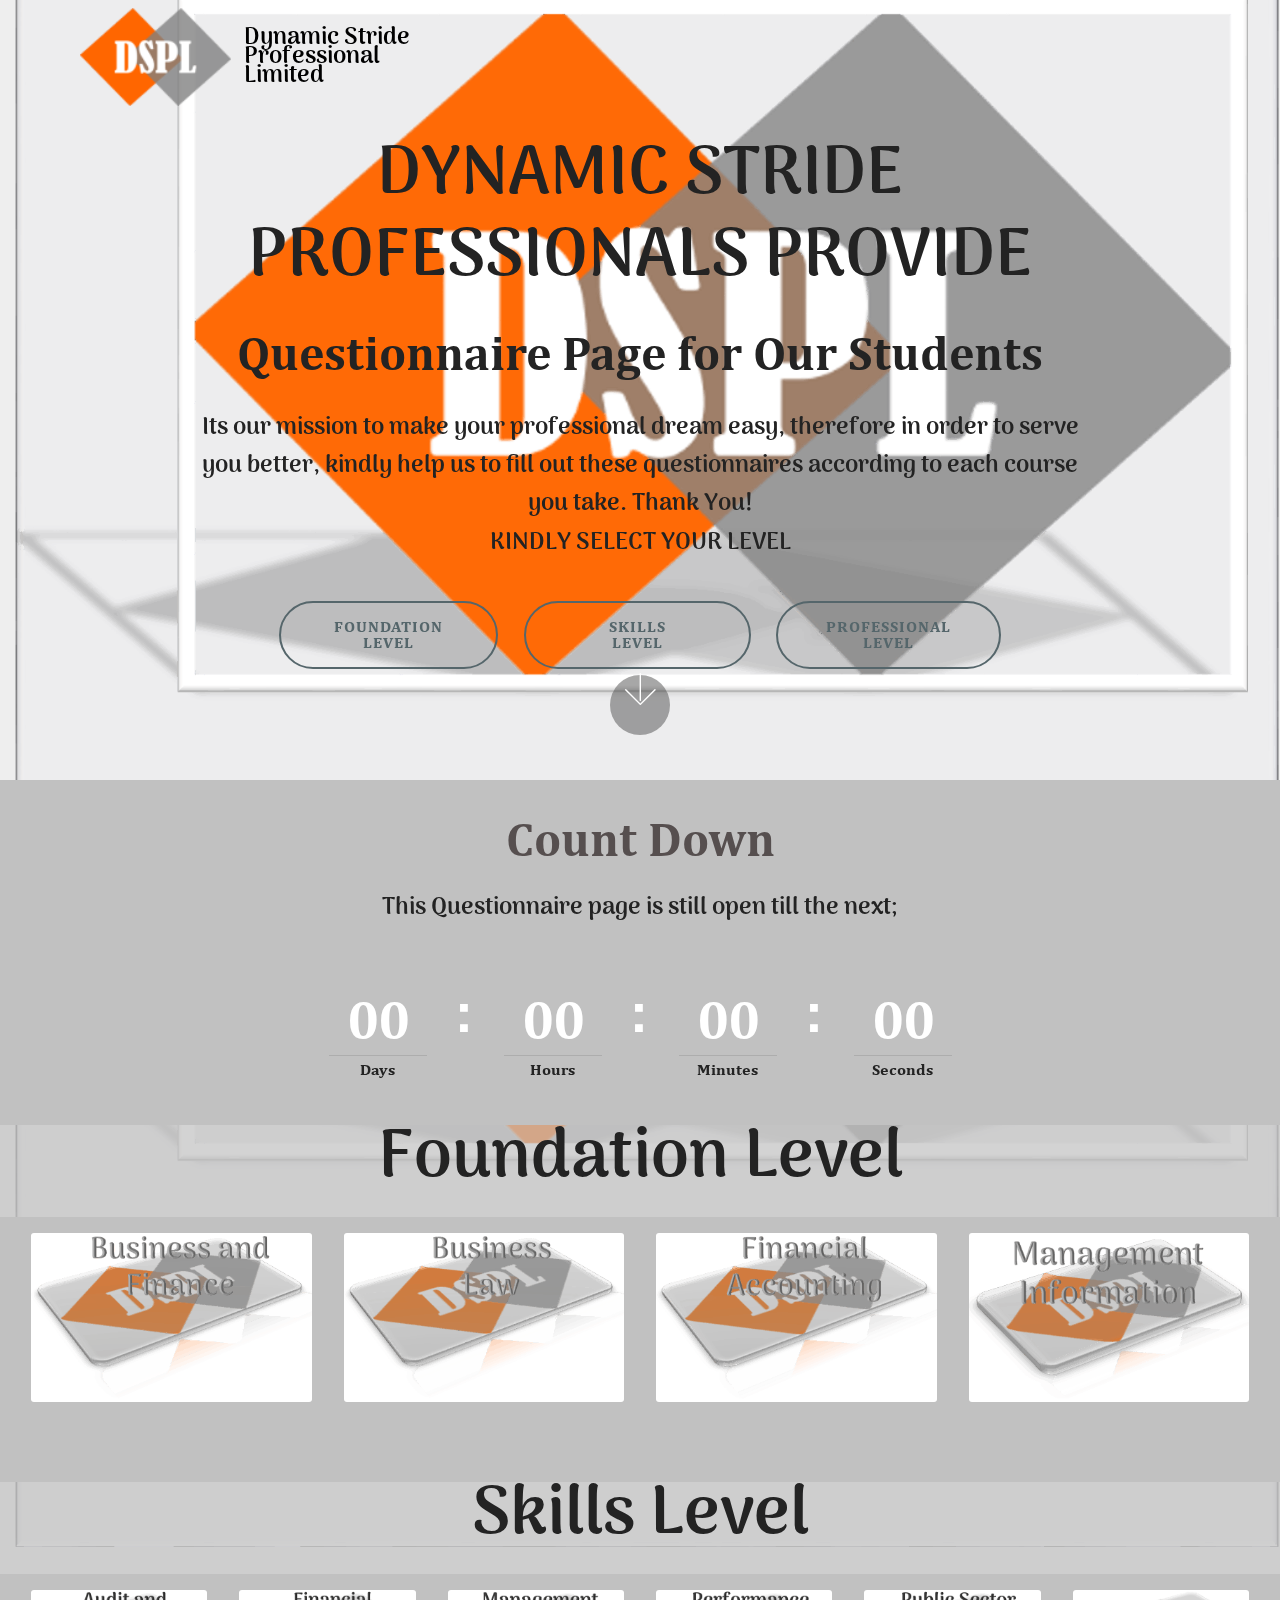
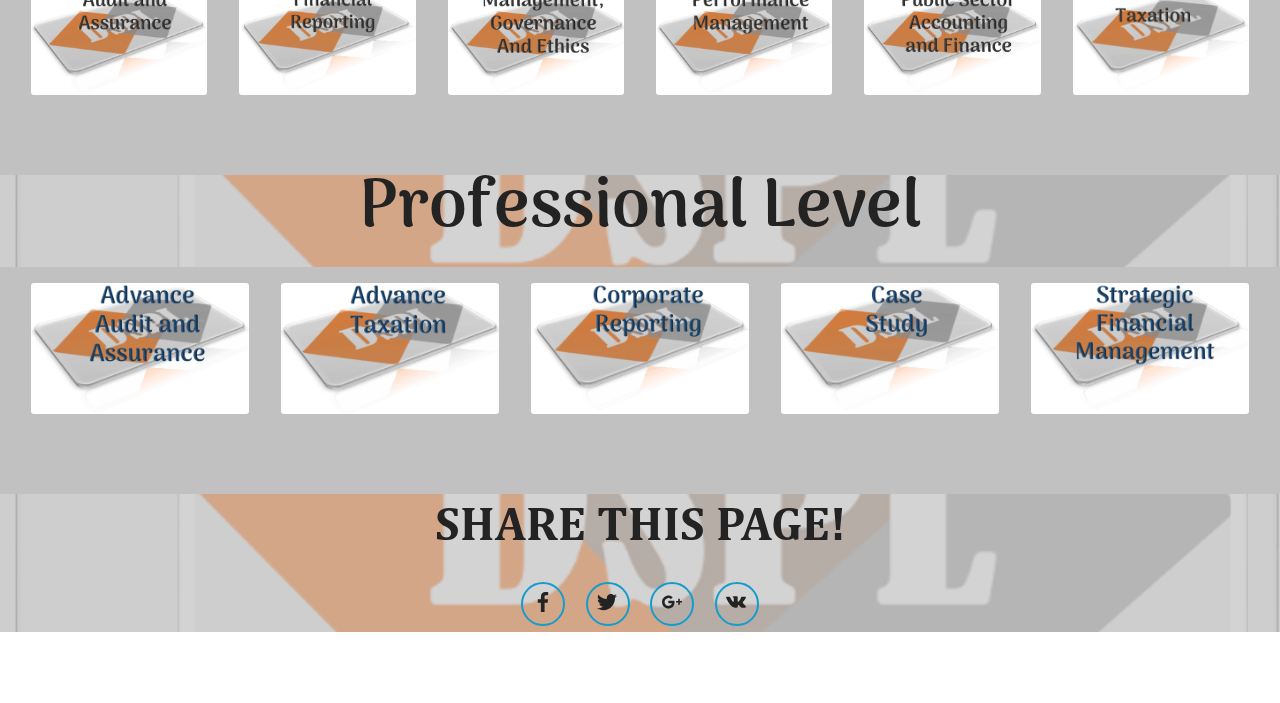
==== index.html @ bdcd0c71 "create github pages" ====
<!DOCTYPE html>
<html >
<head>
  <!-- Site made with Mobirise Website Builder v4.8.1, https://mobirise.com -->
  <meta charset="UTF-8">
  <meta http-equiv="X-UA-Compatible" content="IE=edge">
  <meta name="generator" content="Mobirise v4.8.1, mobirise.com">
  <meta name="viewport" content="width=device-width, initial-scale=1, minimum-scale=1">
  <link rel="shortcut icon" href="assets/images/logo-128x83.png" type="image/x-icon">
  <meta name="description" content="Dynamic Stride Professional Limited Questionnaire page">
  <title>DSPL Questionnaire</title>
  <link rel="stylesheet" href="assets/web/assets/mobirise-icons/mobirise-icons.css">
  <link rel="stylesheet" href="assets/tether/tether.min.css">
  <link rel="stylesheet" href="assets/bootstrap/css/bootstrap.min.css">
  <link rel="stylesheet" href="assets/bootstrap/css/bootstrap-grid.min.css">
  <link rel="stylesheet" href="assets/bootstrap/css/bootstrap-reboot.min.css">
  <link rel="stylesheet" href="assets/socicon/css/styles.css">
  <link rel="stylesheet" href="assets/dropdown/css/style.css">
  <link rel="stylesheet" href="assets/theme/css/style.css">
  <link href="assets/fonts/style.css" rel="stylesheet">
  <link rel="stylesheet" href="assets/mobirise/css/mbr-additional.css" type="text/css">
  
  
  
</head>
<body>
  <section class="menu cid-rm2NFPsauk" once="menu" id="menu2-d">

    

    <nav class="navbar navbar-expand beta-menu navbar-dropdown align-items-center navbar-toggleable-sm bg-color transparent">
        <button class="navbar-toggler navbar-toggler-right" type="button" data-toggle="collapse" data-target="#navbarSupportedContent" aria-controls="navbarSupportedContent" aria-expanded="false" aria-label="Toggle navigation">
            <div class="hamburger">
                <span></span>
                <span></span>
                <span></span>
                <span></span>
            </div>
        </button>
        <div class="menu-logo">
            <div class="navbar-brand">
                <span class="navbar-logo">
                    <a href="#top">
                        <img src="assets/images/logo-122x79.png" alt="Mobirise" title="" style="height: 6.1rem;">
                    </a>
                </span>
                <span class="navbar-caption-wrap"><a class="navbar-caption text-black display-5" href="tel:+2348064904411">
                        Dynamic Stride<br>Professional <br>Limited</a></span>
            </div>
        </div>
        <div class="collapse navbar-collapse" id="navbarSupportedContent">
            
            
        </div>
    </nav>
</section>

<section class="engine"><a href="https://mobiri.se/w">html5 templates</a></section><section class="cid-qTkA127IK8 mbr-parallax-background" id="header2-1">

    

    <div class="mbr-overlay" style="opacity: 0; background-color: rgb(193, 193, 193);"></div>

    <div class="container align-center">
        <div class="row justify-content-md-center">
            <div class="mbr-white col-md-10">
                <h1 class="mbr-section-title mbr-bold pb-3 mbr-fonts-style display-1">
                    DYNAMIC STRIDE PROFESSIONALS PROVIDE<br></h1>
                <h3 class="mbr-section-subtitle align-center mbr-light pb-3 mbr-fonts-style display-2">
                    Questionnaire Page for Our Students</h3>
                <p class="mbr-text pb-3 mbr-fonts-style display-5">
                    Its our mission to make your professional dream easy, therefore in order to serve you better, kindly help us to fill out these questionnaires according to each course you take. Thank You!<br>KINDLY SELECT YOUR LEVEL</p>
                <div class="mbr-section-btn"><a class="btn btn-md btn-warning-outline display-4" href="index.html#content5-a">&nbsp;FOUNDATION&nbsp;<br>LEVEL<br></a>
                    <a class="btn btn-md btn-warning-outline display-4" href="index.html#content5-b">&nbsp; &nbsp; &nbsp; &nbsp;SKILLS &nbsp; &nbsp; &nbsp;&nbsp;<br>LEVEL<br></a> <a class="btn btn-md btn-warning-outline display-4" href="index.html#content5-c">PROFESSIONAL<br>LEVEL<br></a></div>
            </div>
        </div>
    </div>
    <div class="mbr-arrow hidden-sm-down" aria-hidden="true">
        <a href="#next">
            <i class="mbri-down mbr-iconfont"></i>
        </a>
    </div>
</section>

<section class="countdown1 cid-rlToBxziwm" id="countdown1-4">
    
    
    
    <div class="container ">
        <h2 class="mbr-section-title pb-3 align-center mbr-fonts-style display-2">Count Down</h2>
        <h3 class="mbr-section-subtitle align-center mbr-fonts-style display-5">
            This Questionnaire page is still open till the next;</h3>
        
    </div>
    <div class="container countdown-cont align-center">
        <div class="daysCountdown" title="Days"></div>
        <div class="hoursCountdown" title="Hours"></div> 
        <div class="minutesCountdown" title="Minutes"></div> 
        <div class="secondsCountdown" title="Seconds"></div>
        <div class="countdown pt-5 mt-2" data-due-date="2019/04/08"> 
        </div>
    </div>
</section>

<section class="mbr-section content5 cid-rlTHpdyziF mbr-parallax-background" id="content5-a">

    

    <div class="mbr-overlay" style="opacity: 0.7; background-color: rgb(193, 193, 193);">
    </div>

    <div class="container">
        <div class="media-container-row">
            <div class="title col-12 col-md-8">
                <h2 class="align-center mbr-bold mbr-white pb-3 mbr-fonts-style display-1">
                    Foundation Level</h2>
                
                
                
            </div>
        </div>
    </div>
</section>

<section class="features17 cid-rlTosQzROV" id="features17-3">
    
    

    
    <div class="container-fluid">
        <div class="media-container-row">
            <div class="card p-3 col-12 col-md-6 col-lg-3">
                <div class="card-wrapper">
                    <div class="card-img">
                        <a href="https://forms.gle/AP1Ezu6ssRFbiMhL7"><img src="assets/images/b.fin-400x240.png" alt="B.Fin" title="Business and Finance"></a>
                    </div>
                    <div class="card-box">
                        
                        
                    </div>
                </div>
            </div>

            <div class="card p-3 col-12 col-md-6 col-lg-3">
                <div class="card-wrapper">
                    <div class="card-img">
                        <a href="https://forms.gle/JAWyj4jjGeFoEGBW7"><img src="assets/images/b.law-400x240.png" alt="B.LAW" title="Business law"></a>
                    </div>
                    <div class="card-box">
                        
                        
                    </div>
                </div>
            </div>

            <div class="card p-3 col-12 col-md-6 col-lg-3">
                <div class="card-wrapper">
                    <div class="card-img">
                        <a href="https://forms.gle/W1BDQMneXTaJDQHh9"><img src="assets/images/fa-400x240.png" alt="FA" title="Financial Accounting"></a>
                    </div>
                    <div class="card-box">
                        
                        
                    </div>
                </div>
            </div>

            <div class="card p-3 col-12 col-md-6 col-lg-3">
                <div class="card-wrapper">
                    <div class="card-img">
                        <a href="https://docs.google.com/forms/d/e/1FAIpQLSc4C8z453qnZWFfTTGWQ4JScnzC5IPcU3jlUU7XUA4m_DD_hA/viewform?usp=sf_link"><img src="assets/images/mi-400x240.png" alt="MI" title="Management Information"></a>
                    </div>
                    <div class="card-box">
                        
                        
                    </div>
                </div>
            </div>
            
            
        </div>
    </div>
</section>

<section class="mbr-section content5 cid-rlTIOpWWlH mbr-parallax-background" id="content5-b">

    

    <div class="mbr-overlay" style="opacity: 0.7; background-color: rgb(193, 193, 193);">
    </div>

    <div class="container">
        <div class="media-container-row">
            <div class="title col-12 col-md-8">
                <h2 class="align-center mbr-bold mbr-white pb-3 mbr-fonts-style display-1">
                    Skills Level</h2>
                
                
                
            </div>
        </div>
    </div>
</section>

<section class="features17 cid-rlTFyWUwD4" id="features17-8">
    
    

    
    <div class="container-fluid">
        <div class="media-container-row">
            <div class="card p-3 col-12 col-md-6 col-lg-2">
                <div class="card-wrapper">
                    <div class="card-img">
                        <a href="https://forms.gle/YUCYcLmam3k9XZhZ8"><img src="assets/images/aas-494x296.png" alt="AAS" title="Audit and Assurance"></a>
                    </div>
                    <div class="card-box">
                        
                        
                    </div>
                </div>
            </div>

            <div class="card p-3 col-12 col-md-6 col-lg-2">
                <div class="card-wrapper">
                    <div class="card-img">
                        <a href="www.fr.com"><img src="assets/images/fr-494x296.png" alt="FR" title="Financial Reporting"></a>
                    </div>
                    <div class="card-box">
                        
                        
                    </div>
                </div>
            </div>

            <div class="card p-3 col-12 col-md-6 col-lg-2">
                <div class="card-wrapper">
                    <div class="card-img">
                        <a href="www.mge.com"><img src="assets/images/mge-494x296.png" alt="MGE" title="Management Govt &amp; Ethics"></a>
                    </div>
                    <div class="card-box">
                        
                        
                    </div>
                </div>
            </div>

            <div class="card p-3 col-12 col-md-6 col-lg-2">
                <div class="card-wrapper">
                    <div class="card-img">
                        <a href="www.pm.com"><img src="assets/images/pm-494x296.png" alt="PM" title="Performance Management"></a>
                    </div>
                    <div class="card-box">
                        
                        
                    </div>
                </div>
            </div>
            <div class="card p-3 col-12 col-md-6 col-lg-2">
                <div class="card-wrapper">
                    <div class="card-img">
                        <a href="www.psaf.com"><img src="assets/images/psa-494x296.png" alt="PSAF" title="Public Sector Accounting and Ethics"></a>
                    </div>
                    <div class="card-box">
                        
                        
                    </div>
                </div>
            </div>
            <div class="card p-3 col-12 col-md-6 col-lg-2">
                <div class="card-wrapper">
                    <div class="card-img">
                        <a href="www.tax.com"><img src="assets/images/tax-400x240.png" alt="TAX" title="Taxation"></a>
                    </div>
                    <div class="card-box">
                        
                        
                    </div>
                </div>
            </div>
        </div>
    </div>
</section>

<section class="mbr-section content5 cid-rlTIQo8pD2" id="content5-c">

    

    <div class="mbr-overlay" style="opacity: 0.7; background-color: rgb(193, 193, 193);">
    </div>

    <div class="container">
        <div class="media-container-row">
            <div class="title col-12 col-md-8">
                <h2 class="align-center mbr-bold mbr-white pb-3 mbr-fonts-style display-1">
                    Professional Level</h2>
                
                
                
            </div>
        </div>
    </div>
</section>

<section class="features17 cid-rlTFAgfVp2" id="features17-9">
    
    

    
    <div class="container-fluid">
        <div class="media-container-row">
            <div class="card p-3 col-12 col-md-6 my-col">
                <div class="card-wrapper">
                    <div class="card-img">
                        <a href="https://forms.gle/yrAYrxAkrqYDuZrG7"><img src="assets/images/aaa-494x296.png" alt="AAA" title="Advance Audit and Assurance"></a>
                    </div>
                    <div class="card-box">
                        
                        
                    </div>
                </div>
            </div>

            <div class="card p-3 col-12 col-md-6 my-col">
                <div class="card-wrapper">
                    <div class="card-img">
                        <a href="https://forms.gle/aauQvnw9jH7T4iwW9"><img src="assets/images/atax-494x296.png" alt="ATAX" title="Advance Taxation"></a>
                    </div>
                    <div class="card-box">
                        
                        
                    </div>
                </div>
            </div>

            <div class="card p-3 col-12 col-md-6 my-col">
                <div class="card-wrapper">
                    <div class="card-img">
                        <a href="https://forms.gle/7WX9XNkaVyKcCPFw5"><img src="assets/images/cr-494x296.png" alt="CR" title="Corporate Reporting"></a>
                    </div>
                    <div class="card-box">
                        
                        
                    </div>
                </div>
            </div>

            <div class="card p-3 col-12 col-md-6 my-col">
                <div class="card-wrapper">
                    <div class="card-img">
                        <a href="https://forms.gle/D73ZVPgmeWBjXDGR6"><img src="assets/images/cs-494x296.png" alt="CS" title="Case Study"></a>
                    </div>
                    <div class="card-box">
                        
                        
                    </div>
                </div>
            </div>
            <div class="card p-3 col-12 col-md-6 my-col">
                <div class="card-wrapper">
                    <div class="card-img">
                        <a href="https://forms.gle/2sh13NQastFbUb2g9"><img src="assets/images/sfm-494x296.png" alt="SFM" title="Strategic Financial Management"></a>
                    </div>
                    <div class="card-box">
                        
                        
                    </div>
                </div>
            </div>
            
        </div>
    </div>
</section>

<section class="cid-rm3bhIhi5t" id="social-buttons1-f">
    
    

    <div class="mbr-overlay" style="opacity: 0.7; background-color: rgb(193, 193, 193);">
    </div>

    <div class="container">
        <div class="media-container-row">
            <div class="col-md-8 align-center">
                <h2 class="pb-3 mbr-section-title mbr-fonts-style display-2">
                    SHARE THIS PAGE!
                </h2>
                <div>
                    <div class="mbr-social-likes" data-counters="false">
                        <span class="btn btn-social facebook mx-2" title="Share link on Facebook">
                            <i class="socicon socicon-facebook"></i>
                        </span>
                        <span class="btn btn-social twitter mx-2" title="Share link on Twitter">
                            <i class="socicon socicon-twitter"></i>
                        </span>
                        <span class="btn btn-social plusone mx-2" title="Share link on Google+">
                            <i class="socicon socicon-googleplus"></i>
                        </span>
                        <span class="btn btn-social vkontakte mx-2" title="Share link on VKontakte">
                            <i class="socicon socicon-vkontakte"></i>
                        </span>
                        
                    </div>
                </div>
            </div>
        </div>
    </div>
</section>

<section once="" class="cid-rlToP9MdIF mbr-reveal" id="footer6-5">

    

    

    <div class="container">
        <div class="media-container-row align-center mbr-white">
            <div class="col-12">
                <p class="mbr-text mb-0 mbr-fonts-style display-7">Designed by -&nbsp;<a href="mailto:updatelemma@yahoo.com" class="text-info">LED Creative</a>&nbsp;- Contact for Similer design&nbsp; - <a href="tel:+2348160413316" class="text-info">+23481604133160</a></p>
            </div>
        </div>
    </div>
</section>


  <script src="assets/web/assets/jquery/jquery.min.js"></script>
  <script src="assets/popper/popper.min.js"></script>
  <script src="assets/tether/tether.min.js"></script>
  <script src="assets/bootstrap/js/bootstrap.min.js"></script>
  <script src="assets/smoothscroll/smooth-scroll.js"></script>
  <script src="assets/touchswipe/jquery.touch-swipe.min.js"></script>
  <script src="assets/parallax/jarallax.min.js"></script>
  <script src="assets/countdown/jquery.countdown.min.js"></script>
  <script src="assets/sociallikes/social-likes.js"></script>
  <script src="assets/dropdown/js/script.min.js"></script>
  <script src="assets/theme/js/script.js"></script>
  
  
</body>
</html>
---- assets/web/assets/mobirise-icons/mobirise-icons.css ----
@font-face {
  font-family: 'MobiriseIcons';
  src:  url('mobirise-icons.eot?spat4u');
  src:  url('mobirise-icons.eot?spat4u#iefix') format('embedded-opentype'),
    url('mobirise-icons.ttf?spat4u') format('truetype'),
    url('mobirise-icons.woff?spat4u') format('woff'),
    url('mobirise-icons.svg?spat4u#MobiriseIcons') format('svg');
  font-weight: normal;
  font-style: normal;
}

[class^="mbri-"], [class*=" mbri-"] {
  /* use !important to prevent issues with browser extensions that change fonts */
  font-family: MobiriseIcons !important;
  speak: none;
  font-style: normal;
  font-weight: normal;
  font-variant: normal;
  text-transform: none;
  line-height: 1;

  /* Better Font Rendering =========== */
  -webkit-font-smoothing: antialiased;
  -moz-osx-font-smoothing: grayscale;
}

.mbri-add-submenu:before {
  content: "\e900";
}
.mbri-alert:before {
  content: "\e901";
}
.mbri-align-center:before {
  content: "\e902";
}
.mbri-align-justify:before {
  content: "\e903";
}
.mbri-align-left:before {
  content: "\e904";
}
.mbri-align-right:before {
  content: "\e905";
}
.mbri-android:before {
  content: "\e906";
}
.mbri-apple:before {
  content: "\e907";
}
.mbri-arrow-down:before {
  content: "\e908";
}
.mbri-arrow-next:before {
  content: "\e909";
}
.mbri-arrow-prev:before {
  content: "\e90a";
}
.mbri-arrow-up:before {
  content: "\e90b";
}
.mbri-bold:before {
  content: "\e90c";
}
.mbri-bookmark:before {
  content: "\e90d";
}
.mbri-bootstrap:before {
  content: "\e90e";
}
.mbri-briefcase:before {
  content: "\e90f";
}
.mbri-browse:before {
  content: "\e910";
}
.mbri-bulleted-list:before {
  content: "\e911";
}
.mbri-calendar:before {
  content: "\e912";
}
.mbri-camera:before {
  content: "\e913";
}
.mbri-cart-add:before {
  content: "\e914";
}
.mbri-cart-full:before {
  content: "\e915";
}
.mbri-cash:before {
  content: "\e916";
}
.mbri-change-style:before {
  content: "\e917";
}
.mbri-chat:before {
  content: "\e918";
}
.mbri-clock:before {
  content: "\e919";
}
.mbri-close:before {
  content: "\e91a";
}
.mbri-cloud:before {
  content: "\e91b";
}
.mbri-code:before {
  content: "\e91c";
}
.mbri-contact-form:before {
  content: "\e91d";
}
.mbri-credit-card:before {
  content: "\e91e";
}
.mbri-cursor-click:before {
  content: "\e91f";
}
.mbri-cust-feedback:before {
  content: "\e920";
}
.mbri-database:before {
  content: "\e921";
}
.mbri-delivery:before {
  content: "\e922";
}
.mbri-desktop:before {
  content: "\e923";
}
.mbri-devices:before {
  content: "\e924";
}
.mbri-down:before {
  content: "\e925";
}
.mbri-download:before {
  content: "\e989";
}
.mbri-drag-n-drop:before {
  content: "\e927";
}
.mbri-drag-n-drop2:before {
  content: "\e928";
}
.mbri-edit:before {
  content: "\e929";
}
.mbri-edit2:before {
  content: "\e92a";
}
.mbri-error:before {
  content: "\e92b";
}
.mbri-extension:before {
  content: "\e92c";
}
.mbri-features:before {
  content: "\e92d";
}
.mbri-file:before {
  content: "\e92e";
}
.mbri-flag:before {
  content: "\e92f";
}
.mbri-folder:before {
  content: "\e930";
}
.mbri-gift:before {
  content: "\e931";
}
.mbri-github:before {
  content: "\e932";
}
.mbri-globe:before {
  content: "\e933";
}
.mbri-globe-2:before {
  content: "\e934";
}
.mbri-growing-chart:before {
  content: "\e935";
}
.mbri-hearth:before {
  content: "\e936";
}
.mbri-help:before {
  content: "\e937";
}
.mbri-home:before {
  content: "\e938";
}
.mbri-hot-cup:before {
  content: "\e939";
}
.mbri-idea:before {
  content: "\e93a";
}
.mbri-image-gallery:before {
  content: "\e93b";
}
.mbri-image-slider:before {
  content: "\e93c";
}
.mbri-info:before {
  content: "\e93d";
}
.mbri-italic:before {
  content: "\e93e";
}
.mbri-key:before {
  content: "\e93f";
}
.mbri-laptop:before {
  content: "\e940";
}
.mbri-layers:before {
  content: "\e941";
}
.mbri-left-right:before {
  content: "\e942";
}
.mbri-left:before {
  content: "\e943";
}
.mbri-letter:before {
  content: "\e944";
}
.mbri-like:before {
  content: "\e945";
}
.mbri-link:before {
  content: "\e946";
}
.mbri-lock:before {
  content: "\e947";
}
.mbri-login:before {
  content: "\e948";
}
.mbri-logout:before {
  content: "\e949";
}
.mbri-magic-stick:before {
  content: "\e94a";
}
.mbri-map-pin:before {
  content: "\e94b";
}
.mbri-menu:before {
  content: "\e94c";
}
.mbri-mobile:before {
  content: "\e94d";
}
.mbri-mobile2:before {
  content: "\e94e";
}
.mbri-mobirise:before {
  content: "\e94f";
}
.mbri-more-horizontal:before {
  content: "\e950";
}
.mbri-more-vertical:before {
  content: "\e951";
}
.mbri-music:before {
  content: "\e952";
}
.mbri-new-file:before {
  content: "\e953";
}
.mbri-numbered-list:before {
  content: "\e954";
}
.mbri-opened-folder:before {
  content: "\e955";
}
.mbri-pages:before {
  content: "\e956";
}
.mbri-paper-plane:before {
  content: "\e957";
}
.mbri-paperclip:before {
  content: "\e958";
}
.mbri-photo:before {
  content: "\e959";
}
.mbri-photos:before {
  content: "\e95a";
}
.mbri-pin:before {
  content: "\e95b";
}
.mbri-play:before {
  content: "\e95c";
}
.mbri-plus:before {
  content: "\e95d";
}
.mbri-preview:before {
  content: "\e95e";
}
.mbri-print:before {
  content: "\e95f";
}
.mbri-protect:before {
  content: "\e960";
}
.mbri-question:before {
  content: "\e961";
}
.mbri-quote-left:before {
  content: "\e962";
}
.mbri-quote-right:before {
  content: "\e963";
}
.mbri-refresh:before {
  content: "\e964";
}
.mbri-responsive:before {
  content: "\e965";
}
.mbri-right:before {
  content: "\e966";
}
.mbri-rocket:before {
  content: "\e967";
}
.mbri-sad-face:before {
  content: "\e968";
}
.mbri-sale:before {
  content: "\e969";
}
.mbri-save:before {
  content: "\e96a";
}
.mbri-search:before {
  content: "\e96b";
}
.mbri-setting:before {
  content: "\e96c";
}
.mbri-setting2:before {
  content: "\e96d";
}
.mbri-setting3:before {
  content: "\e96e";
}
.mbri-share:before {
  content: "\e96f";
}
.mbri-shopping-bag:before {
  content: "\e970";
}
.mbri-shopping-basket:before {
  content: "\e971";
}
.mbri-shopping-cart:before {
  content: "\e972";
}
.mbri-sites:before {
  content: "\e973";
}
.mbri-smile-face:before {
  content: "\e974";
}
.mbri-speed:before {
  content: "\e975";
}
.mbri-star:before {
  content: "\e976";
}
.mbri-success:before {
  content: "\e977";
}
.mbri-sun:before {
  content: "\e978";
}
.mbri-sun2:before {
  content: "\e979";
}
.mbri-tablet:before {
  content: "\e97a";
}
.mbri-tablet-vertical:before {
  content: "\e97b";
}
.mbri-target:before {
  content: "\e97c";
}
.mbri-timer:before {
  content: "\e97d";
}
.mbri-to-ftp:before {
  content: "\e97e";
}
.mbri-to-local-drive:before {
  content: "\e97f";
}
.mbri-touch-swipe:before {
  content: "\e980";
}
.mbri-touch:before {
  content: "\e981";
}
.mbri-trash:before {
  content: "\e982";
}
.mbri-underline:before {
  content: "\e983";
}
.mbri-unlink:before {
  content: "\e984";
}
.mbri-unlock:before {
  content: "\e985";
}
.mbri-up-down:before {
  content: "\e986";
}
.mbri-up:before {
  content: "\e987";
}
.mbri-update:before {
  content: "\e988";
}
.mbri-upload:before {
 content: "\e926"; 
}
.mbri-user:before {
  content: "\e98a";
}
.mbri-user2:before {
  content: "\e98b";
}
.mbri-users:before {
  content: "\e98c";
}
.mbri-video:before {
  content: "\e98d";
}
.mbri-video-play:before {
  content: "\e98e";
}
.mbri-watch:before {
  content: "\e98f";
}
.mbri-website-theme:before {
  content: "\e990";
}
.mbri-wifi:before {
  content: "\e991";
}
.mbri-windows:before {
  content: "\e992";
}
.mbri-zoom-out:before {
  content: "\e993";
}
.mbri-redo:before {
  content: "\e994";
}
.mbri-undo:before {
  content: "\e995";
}
---- assets/socicon/css/styles.css ----
@charset "UTF-8";

@font-face {
  font-family: "socicon";
  src:url("../fonts/socicon.eot");
  src:url("../fonts/socicon.eot?#iefix") format("embedded-opentype"),
    url("../fonts/socicon.woff") format("woff"),
    url("../fonts/socicon.ttf") format("truetype"),
    url("../fonts/socicon.svg#socicon") format("svg");
  font-weight: normal;
  font-style: normal;

}

[data-icon]:before {
  font-family: "socicon" !important;
  content: attr(data-icon);
  font-style: normal !important;
  font-weight: normal !important;
  font-variant: normal !important;
  text-transform: none !important;
  speak: none;
  line-height: 1;
  -webkit-font-smoothing: antialiased;
  -moz-osx-font-smoothing: grayscale;
}

[class^="socicon-"]:before,
[class*=" socicon-"]:before {
  font-family: "socicon" !important;
  font-style: normal !important;
  font-weight: normal !important;
  font-variant: normal !important;
  text-transform: none !important;
  speak: none;
  line-height: 1;
  -webkit-font-smoothing: antialiased;
  -moz-osx-font-smoothing: grayscale;
}

.socicon-modelmayhem:before {
  content: "\e000";
}
.socicon-mixcloud:before {
  content: "\e001";
}
.socicon-drupal:before {
  content: "\e002";
}
.socicon-swarm:before {
  content: "\e003";
}
.socicon-istock:before {
  content: "\e004";
}
.socicon-yammer:before {
  content: "\e005";
}
.socicon-ello:before {
  content: "\e006";
}
.socicon-stackoverflow:before {
  content: "\e007";
}
.socicon-persona:before {
  content: "\e008";
}
.socicon-triplej:before {
  content: "\e009";
}
.socicon-houzz:before {
  content: "\e00a";
}
.socicon-rss:before {
  content: "\e00b";
}
.socicon-paypal:before {
  content: "\e00c";
}
.socicon-odnoklassniki:before {
  content: "\e00d";
}
.socicon-airbnb:before {
  content: "\e00e";
}
.socicon-periscope:before {
  content: "\e00f";
}
.socicon-outlook:before {
  content: "\e010";
}
.socicon-coderwall:before {
  content: "\e011";
}
.socicon-tripadvisor:before {
  content: "\e012";
}
.socicon-appnet:before {
  content: "\e013";
}
.socicon-goodreads:before {
  content: "\e014";
}
.socicon-tripit:before {
  content: "\e015";
}
.socicon-lanyrd:before {
  content: "\e016";
}
.socicon-slideshare:before {
  content: "\e017";
}
.socicon-buffer:before {
  content: "\e018";
}
.socicon-disqus:before {
  content: "\e019";
}
.socicon-vkontakte:before {
  content: "\e01a";
}
.socicon-whatsapp:before {
  content: "\e01b";
}
.socicon-patreon:before {
  content: "\e01c";
}
.socicon-storehouse:before {
  content: "\e01d";
}
.socicon-pocket:before {
  content: "\e01e";
}
.socicon-mail:before {
  content: "\e01f";
}
.socicon-blogger:before {
  content: "\e020";
}
.socicon-technorati:before {
  content: "\e021";
}
.socicon-reddit:before {
  content: "\e022";
}
.socicon-dribbble:before {
  content: "\e023";
}
.socicon-stumbleupon:before {
  content: "\e024";
}
.socicon-digg:before {
  content: "\e025";
}
.socicon-envato:before {
  content: "\e026";
}
.socicon-behance:before {
  content: "\e027";
}
.socicon-delicious:before {
  content: "\e028";
}
.socicon-deviantart:before {
  content: "\e029";
}
.socicon-forrst:before {
  content: "\e02a";
}
.socicon-play:before {
  content: "\e02b";
}
.socicon-zerply:before {
  content: "\e02c";
}
.socicon-wikipedia:before {
  content: "\e02d";
}
.socicon-apple:before {
  content: "\e02e";
}
.socicon-flattr:before {
  content: "\e02f";
}
.socicon-github:before {
  content: "\e030";
}
.socicon-renren:before {
  content: "\e031";
}
.socicon-friendfeed:before {
  content: "\e032";
}
.socicon-newsvine:before {
  content: "\e033";
}
.socicon-identica:before {
  content: "\e034";
}
.socicon-bebo:before {
  content: "\e035";
}
.socicon-zynga:before {
  content: "\e036";
}
.socicon-steam:before {
  content: "\e037";
}
.socicon-xbox:before {
  content: "\e038";
}
.socicon-windows:before {
  content: "\e039";
}
.socicon-qq:before {
  content: "\e03a";
}
.socicon-douban:before {
  content: "\e03b";
}
.socicon-meetup:before {
  content: "\e03c";
}
.socicon-playstation:before {
  content: "\e03d";
}
.socicon-android:before {
  content: "\e03e";
}
.socicon-snapchat:before {
  content: "\e03f";
}
.socicon-twitter:before {
  content: "\e040";
}
.socicon-facebook:before {
  content: "\e041";
}
.socicon-googleplus:before {
  content: "\e042";
}
.socicon-pinterest:before {
  content: "\e043";
}
.socicon-foursquare:before {
  content: "\e044";
}
.socicon-yahoo:before {
  content: "\e045";
}
.socicon-skype:before {
  content: "\e046";
}
.socicon-yelp:before {
  content: "\e047";
}
.socicon-feedburner:before {
  content: "\e048";
}
.socicon-linkedin:before {
  content: "\e049";
}
.socicon-viadeo:before {
  content: "\e04a";
}
.socicon-xing:before {
  content: "\e04b";
}
.socicon-myspace:before {
  content: "\e04c";
}
.socicon-soundcloud:before {
  content: "\e04d";
}
.socicon-spotify:before {
  content: "\e04e";
}
.socicon-grooveshark:before {
  content: "\e04f";
}
.socicon-lastfm:before {
  content: "\e050";
}
.socicon-youtube:before {
  content: "\e051";
}
.socicon-vimeo:before {
  content: "\e052";
}
.socicon-dailymotion:before {
  content: "\e053";
}
.socicon-vine:before {
  content: "\e054";
}
.socicon-flickr:before {
  content: "\e055";
}
.socicon-500px:before {
  content: "\e056";
}
.socicon-wordpress:before {
  content: "\e058";
}
.socicon-tumblr:before {
  content: "\e059";
}
.socicon-twitch:before {
  content: "\e05a";
}
.socicon-8tracks:before {
  content: "\e05b";
}
.socicon-amazon:before {
  content: "\e05c";
}
.socicon-icq:before {
  content: "\e05d";
}
.socicon-smugmug:before {
  content: "\e05e";
}
.socicon-ravelry:before {
  content: "\e05f";
}
.socicon-weibo:before {
  content: "\e060";
}
.socicon-baidu:before {
  content: "\e061";
}
.socicon-angellist:before {
  content: "\e062";
}
.socicon-ebay:before {
  content: "\e063";
}
.socicon-imdb:before {
  content: "\e064";
}
.socicon-stayfriends:before {
  content: "\e065";
}
.socicon-residentadvisor:before {
  content: "\e066";
}
.socicon-google:before {
  content: "\e067";
}
.socicon-yandex:before {
  content: "\e068";
}
.socicon-sharethis:before {
  content: "\e069";
}
.socicon-bandcamp:before {
  content: "\e06a";
}
.socicon-itunes:before {
  content: "\e06b";
}
.socicon-deezer:before {
  content: "\e06c";
}
.socicon-telegram:before {
  content: "\e06e";
}
.socicon-openid:before {
  content: "\e06f";
}
.socicon-amplement:before {
  content: "\e070";
}
.socicon-viber:before {
  content: "\e071";
}
.socicon-zomato:before {
  content: "\e072";
}
.socicon-draugiem:before {
  content: "\e074";
}
.socicon-endomodo:before {
  content: "\e075";
}
.socicon-filmweb:before {
  content: "\e076";
}
.socicon-stackexchange:before {
  content: "\e077";
}
.socicon-wykop:before {
  content: "\e078";
}
.socicon-teamspeak:before {
  content: "\e079";
}
.socicon-teamviewer:before {
  content: "\e07a";
}
.socicon-ventrilo:before {
  content: "\e07b";
}
.socicon-younow:before {
  content: "\e07c";
}
.socicon-raidcall:before {
  content: "\e07d";
}
.socicon-mumble:before {
  content: "\e07e";
}
.socicon-medium:before {
  content: "\e06d";
}
.socicon-bebee:before {
  content: "\e07f";
}
.socicon-hitbox:before {
  content: "\e080";
}
.socicon-reverbnation:before {
  content: "\e081";
}
.socicon-formulr:before {
  content: "\e082";
}
.socicon-instagram:before {
  content: "\e057";
}
.socicon-battlenet:before {
  content: "\e083";
}
.socicon-chrome:before {
  content: "\e084";
}
.socicon-discord:before {
  content: "\e086";
}
.socicon-issuu:before {
  content: "\e087";
}
.socicon-macos:before {
  content: "\e088";
}
.socicon-firefox:before {
  content: "\e089";
}
.socicon-opera:before {
  content: "\e08d";
}
.socicon-keybase:before {
  content: "\e090";
}
.socicon-alliance:before {
  content: "\e091";
}
.socicon-livejournal:before {
  content: "\e092";
}
.socicon-googlephotos:before {
  content: "\e093";
}
.socicon-horde:before {
  content: "\e094";
}
.socicon-etsy:before {
  content: "\e095";
}
.socicon-zapier:before {
  content: "\e096";
}
.socicon-google-scholar:before {
  content: "\e097";
}
.socicon-researchgate:before {
  content: "\e098";
}
.socicon-wechat:before {
  content: "\e099";
}
.socicon-strava:before {
  content: "\e09a";
}
.socicon-line:before {
  content: "\e09b";
}
.socicon-lyft:before {
  content: "\e09c";
}
.socicon-uber:before {
  content: "\e09d";
}
.socicon-songkick:before {
  content: "\e09e";
}
.socicon-viewbug:before {
  content: "\e09f";
}
.socicon-googlegroups:before {
  content: "\e0a0";
}
.socicon-quora:before {
  content: "\e073";
}
.socicon-diablo:before {
  content: "\e085";
}
.socicon-blizzard:before {
  content: "\e0a1";
}
.socicon-hearthstone:before {
  content: "\e08b";
}
.socicon-heroes:before {
  content: "\e08a";
}
.socicon-overwatch:before {
  content: "\e08c";
}
.socicon-warcraft:before {
  content: "\e08e";
}
.socicon-starcraft:before {
  content: "\e08f";
}
.socicon-beam:before {
  content: "\e0a2";
}
.socicon-curse:before {
  content: "\e0a3";
}
.socicon-player:before {
  content: "\e0a4";
}
.socicon-streamjar:before {
  content: "\e0a5";
}
.socicon-nintendo:before {
  content: "\e0a6";
}
.socicon-hellocoton:before {
  content: "\e0a7";
}
---- assets/dropdown/css/style.css ----
.navbar-dropdown {
  left: 0;
  padding: 0;
  position: absolute;
  right: 0;
  top: 0;
  transition: all 0.45s ease;
  z-index: 1030;
  background: #282828; }
  .navbar-dropdown .navbar-logo {
    margin-right: 0.8rem;
    transition: margin 0.3s ease-in-out;
    vertical-align: middle; }
    .navbar-dropdown .navbar-logo img {
      height: 3.125rem;
      transition: all 0.3s ease-in-out; }
    .navbar-dropdown .navbar-logo.mbr-iconfont {
      font-size: 3.125rem;
      line-height: 3.125rem; }
  .navbar-dropdown .navbar-caption {
    font-weight: 700;
    white-space: normal;
    vertical-align: -4px;
    line-height: 3.125rem !important; }
    .navbar-dropdown .navbar-caption, .navbar-dropdown .navbar-caption:hover {
      color: inherit;
      text-decoration: none; }
  .navbar-dropdown .mbr-iconfont + .navbar-caption {
    vertical-align: -1px; }
  .navbar-dropdown.navbar-fixed-top {
    position: fixed; }
  .navbar-dropdown .navbar-brand span {
    vertical-align: -4px; }
  .navbar-dropdown.bg-color.transparent {
    background: none; }
  .navbar-dropdown.navbar-short .navbar-brand {
    padding: 0.625rem 0; }
    .navbar-dropdown.navbar-short .navbar-brand span {
      vertical-align: -1px; }
  .navbar-dropdown.navbar-short .navbar-caption {
    line-height: 2.375rem !important;
    vertical-align: -2px; }
  .navbar-dropdown.navbar-short .navbar-logo {
    margin-right: 0.5rem; }
    .navbar-dropdown.navbar-short .navbar-logo img {
      height: 2.375rem; }
    .navbar-dropdown.navbar-short .navbar-logo.mbr-iconfont {
      font-size: 2.375rem;
      line-height: 2.375rem; }
  .navbar-dropdown.navbar-short .mbr-table-cell {
    height: 3.625rem; }
  .navbar-dropdown .navbar-close {
    left: 0.6875rem;
    position: fixed;
    top: 0.75rem;
    z-index: 1000; }
  .navbar-dropdown .hamburger-icon {
    content: "";
    display: inline-block;
    vertical-align: middle;
    width: 16px;
    -webkit-box-shadow: 0 -6px 0 1px #282828,0 0 0 1px #282828,0 6px 0 1px #282828;
    -moz-box-shadow: 0 -6px 0 1px #282828,0 0 0 1px #282828,0 6px 0 1px #282828;
    box-shadow: 0 -6px 0 1px #282828,0 0 0 1px #282828,0 6px 0 1px #282828; }

.dropdown-menu .dropdown-toggle[data-toggle="dropdown-submenu"]::after {
  border-bottom: 0.35em solid transparent;
  border-left: 0.35em solid;
  border-right: 0;
  border-top: 0.35em solid transparent;
  margin-left: 0.3rem; }

.dropdown-menu .dropdown-item:focus {
  outline: 0; }

.nav-dropdown {
  font-size: 0.75rem;
  font-weight: 500;
  height: auto !important; }
  .nav-dropdown .nav-btn {
    padding-left: 1rem; }
  .nav-dropdown .link {
    margin: .667em 1.667em;
    font-weight: 500;
    padding: 0;
    transition: color .2s ease-in-out; }
    .nav-dropdown .link.dropdown-toggle {
      margin-right: 2.583em; }
      .nav-dropdown .link.dropdown-toggle::after {
        margin-left: .25rem;
        border-top: 0.35em solid;
        border-right: 0.35em solid transparent;
        border-left: 0.35em solid transparent;
        border-bottom: 0; }
      .nav-dropdown .link.dropdown-toggle[aria-expanded="true"] {
        margin: 0;
        padding: 0.667em 3.263em  0.667em 1.667em; }
  .nav-dropdown .link::after,
  .nav-dropdown .dropdown-item::after {
    color: inherit; }
  .nav-dropdown .btn {
    font-size: 0.75rem;
    font-weight: 700;
    letter-spacing: 0;
    margin-bottom: 0;
    padding-left: 1.25rem;
    padding-right: 1.25rem; }
  .nav-dropdown .dropdown-menu {
    border-radius: 0;
    border: 0;
    left: 0;
    margin: 0;
    padding-bottom: 1.25rem;
    padding-top: 1.25rem;
    position: relative; }
  .nav-dropdown .dropdown-submenu {
    margin-left: 0.125rem;
    top: 0; }
  .nav-dropdown .dropdown-item {
    font-weight: 500;
    line-height: 2;
    padding: 0.3846em 4.615em 0.3846em 1.5385em;
    position: relative;
    transition: color .2s ease-in-out, background-color .2s ease-in-out; }
    .nav-dropdown .dropdown-item::after {
      margin-top: -0.3077em;
      position: absolute;
      right: 1.1538em;
      top: 50%; }
    .nav-dropdown .dropdown-item:focus, .nav-dropdown .dropdown-item:hover {
      background: none; }

@media (max-width: 767px) {
  .nav-dropdown.navbar-toggleable-sm {
    bottom: 0;
    display: none;
    left: 0;
    overflow-x: hidden;
    position: fixed;
    top: 0;
    transform: translateX(-100%);
    -ms-transform: translateX(-100%);
    -webkit-transform: translateX(-100%);
    width: 18.75rem;
    z-index: 999; } }
.nav-dropdown.navbar-toggleable-xl {
  bottom: 0;
  display: none;
  left: 0;
  overflow-x: hidden;
  position: fixed;
  top: 0;
  transform: translateX(-100%);
  -ms-transform: translateX(-100%);
  -webkit-transform: translateX(-100%);
  width: 18.75rem;
  z-index: 999; }

.nav-dropdown-sm {
  display: block !important;
  overflow-x: hidden;
  overflow: auto;
  padding-top: 3.875rem; }
  .nav-dropdown-sm::after {
    content: "";
    display: block;
    height: 3rem;
    width: 100%; }
  .nav-dropdown-sm.collapse.in ~ .navbar-close {
    display: block !important; }
  .nav-dropdown-sm.collapsing, .nav-dropdown-sm.collapse.in {
    transform: translateX(0);
    -ms-transform: translateX(0);
    -webkit-transform: translateX(0);
    transition: all 0.25s ease-out;
    -webkit-transition: all 0.25s ease-out;
    background: #282828; }
  .nav-dropdown-sm.collapsing[aria-expanded="false"] {
    transform: translateX(-100%);
    -ms-transform: translateX(-100%);
    -webkit-transform: translateX(-100%); }
  .nav-dropdown-sm .nav-item {
    display: block;
    margin-left: 0 !important;
    padding-left: 0; }
  .nav-dropdown-sm .link,
  .nav-dropdown-sm .dropdown-item {
    border-top: 1px dotted rgba(255, 255, 255, 0.1);
    font-size: 0.8125rem;
    line-height: 1.6;
    margin: 0 !important;
    padding: 0.875rem 2.4rem 0.875rem 1.5625rem !important;
    position: relative;
    white-space: normal; }
    .nav-dropdown-sm .link:focus, .nav-dropdown-sm .link:hover,
    .nav-dropdown-sm .dropdown-item:focus,
    .nav-dropdown-sm .dropdown-item:hover {
      background: rgba(0, 0, 0, 0.2) !important;
      color: #c0a375; }
  .nav-dropdown-sm .nav-btn {
    position: relative;
    padding: 1.5625rem 1.5625rem 0 1.5625rem; }
    .nav-dropdown-sm .nav-btn::before {
      border-top: 1px dotted rgba(255, 255, 255, 0.1);
      content: "";
      left: 0;
      position: absolute;
      top: 0;
      width: 100%; }
    .nav-dropdown-sm .nav-btn + .nav-btn {
      padding-top: 0.625rem; }
      .nav-dropdown-sm .nav-btn + .nav-btn::before {
        display: none; }
  .nav-dropdown-sm .btn {
    padding: 0.625rem 0; }
  .nav-dropdown-sm .dropdown-toggle[data-toggle="dropdown-submenu"]::after {
    margin-left: .25rem;
    border-top: 0.35em solid;
    border-right: 0.35em solid transparent;
    border-left: 0.35em solid transparent;
    border-bottom: 0; }
  .nav-dropdown-sm .dropdown-toggle[data-toggle="dropdown-submenu"][aria-expanded="true"]::after {
    border-top: 0;
    border-right: 0.35em solid transparent;
    border-left: 0.35em solid transparent;
    border-bottom: 0.35em solid; }
  .nav-dropdown-sm .dropdown-menu {
    margin: 0;
    padding: 0;
    position: relative;
    top: 0;
    left: 0;
    width: 100%;
    border: 0;
    float: none;
    border-radius: 0;
    background: none; }
  .nav-dropdown-sm .dropdown-submenu {
    left: 100%;
    margin-left: 0.125rem;
    margin-top: -1.25rem;
    top: 0; }

.navbar-toggleable-sm .nav-dropdown .dropdown-menu {
  position: absolute; }

.navbar-toggleable-sm .nav-dropdown .dropdown-submenu {
  left: 100%;
  margin-left: 0.125rem;
  margin-top: -1.25rem;
  top: 0; }

.navbar-toggleable-sm.opened .nav-dropdown .dropdown-menu {
  position: relative; }

.navbar-toggleable-sm.opened .nav-dropdown .dropdown-submenu {
  left: 0;
  margin-left: 00rem;
  margin-top: 0rem;
  top: 0; }

.is-builder .nav-dropdown.collapsing {
  transition: none !important; }

/*# sourceMappingURL=style.css.map */
---- assets/theme/css/style.css ----
/*!
 * Mobirise v4 theme (https://mobirise.com/)
 * Copyright 2017 Mobirise
 */
section {
  background-color: #eeeeee; }

section,
.container,
.container-fluid {
  position: relative;
  word-wrap: break-word; }

a.mbr-iconfont:hover {
  text-decoration: none; }

.article .lead p, .article .lead ul, .article .lead ol, .article .lead pre, .article .lead blockquote {
  margin-bottom: 0; }

a {
  font-style: normal;
  font-weight: 400;
  cursor: pointer; }
  a, a:hover {
    text-decoration: none; }

figure {
  margin-bottom: 0; }

body {
  color: #232323; }

h1, h2, h3, h4, h5, h6,
.h1, .h2, .h3, .h4, .h5, .h6,
.display-1, .display-2, .display-3, .display-4 {
  line-height: 1;
  word-break: break-word;
  word-wrap: break-word; }

b, strong {
  font-weight: bold; }

blockquote {
  padding: 10px 0 10px 20px;
  position: relative;
  border-left: 2px solid;
  border-color: #ff3366; }

input:-webkit-autofill, input:-webkit-autofill:hover, input:-webkit-autofill:focus, input:-webkit-autofill:active {
  transition-delay: 9999s;
  transition-property: background-color, color; }

textarea[type="hidden"] {
  display: none; }

body {
  position: relative; }

section {
  background-position: 50% 50%;
  background-repeat: no-repeat;
  background-size: cover; }
  section .mbr-background-video,
  section .mbr-background-video-preview {
    position: absolute;
    bottom: 0;
    left: 0;
    right: 0;
    top: 0; }

.hidden {
  visibility: hidden; }

.mbr-z-index20 {
  z-index: 20; }

/*! Base colors */
.mbr-white {
  color: #ffffff; }

.mbr-black {
  color: #000000; }

.mbr-bg-white {
  background-color: #ffffff; }

.mbr-bg-black {
  background-color: #000000; }

/*! Text-aligns */
.align-left {
  text-align: left; }

.align-center {
  text-align: center; }

.align-right {
  text-align: right; }

@media (max-width: 767px) {
  .align-left, .align-center, .align-right, .mbr-section-btn, .mbr-section-title {
    text-align: center; } }
/*! Font-weight  */
.mbr-light {
  font-weight: 300; }

.mbr-regular {
  font-weight: 400; }

.mbr-semibold {
  font-weight: 500; }

.mbr-bold {
  font-weight: 700; }

/*! Media  */
.media-size-item {
  -webkit-flex: 1 1 auto;
  -moz-flex: 1 1 auto;
  -ms-flex: 1 1 auto;
  -o-flex: 1 1 auto;
  flex: 1 1 auto; }

.media-content {
  -webkit-flex-basis: 100%;
  flex-basis: 100%; }

.media-container-row {
  display: -ms-flexbox;
  display: -webkit-flex;
  display: flex;
  -webkit-flex-direction: row;
  -ms-flex-direction: row;
  flex-direction: row;
  -webkit-flex-wrap: wrap;
  -ms-flex-wrap: wrap;
  flex-wrap: wrap;
  -webkit-justify-content: center;
  -ms-flex-pack: center;
  justify-content: center;
  -webkit-align-content: center;
  -ms-flex-line-pack: center;
  align-content: center;
  -webkit-align-items: start;
  -ms-flex-align: start;
  align-items: start; }
  .media-container-row .media-size-item {
    width: 400px; }

.media-container-column {
  display: -ms-flexbox;
  display: -webkit-flex;
  display: flex;
  -webkit-flex-direction: column;
  -ms-flex-direction: column;
  flex-direction: column;
  -webkit-flex-wrap: wrap;
  -ms-flex-wrap: wrap;
  flex-wrap: wrap;
  -webkit-justify-content: center;
  -ms-flex-pack: center;
  justify-content: center;
  -webkit-align-content: center;
  -ms-flex-line-pack: center;
  align-content: center;
  -webkit-align-items: stretch;
  -ms-flex-align: stretch;
  align-items: stretch; }
  .media-container-column > * {
    width: 100%; }

@media (min-width: 992px) {
  .media-container-row {
    -webkit-flex-wrap: nowrap;
    -ms-flex-wrap: nowrap;
    flex-wrap: nowrap; } }
figure {
  overflow: hidden; }

figure[mbr-media-size] {
  transition: width 0.1s; }

.mbr-figure img, .mbr-figure iframe {
  display: block;
  width: 100%; }

.card {
  background-color: transparent;
  border: none; }

.card-img {
  text-align: center;
  flex-shrink: 0; }

.media {
  max-width: 100%;
  margin: 0 auto; }

.mbr-figure {
  -ms-flex-item-align: center;
  -ms-grid-row-align: center;
  -webkit-align-self: center;
  align-self: center; }

.media-container > div {
  max-width: 100%; }

.mbr-figure img, .card-img img {
  width: 100%; }

@media (max-width: 991px) {
  .media-size-item {
    width: auto !important; }

  .media {
    width: auto; }

  .mbr-figure {
    width: 100% !important; } }
/*! Buttons */
.mbr-section-btn {
  margin-left: -.25rem;
  margin-right: -.25rem;
  font-size: 0; }

nav .mbr-section-btn {
  margin-left: 0rem;
  margin-right: 0rem; }

/*! Btn icon margin */
.btn .mbr-iconfont, .btn.btn-sm .mbr-iconfont {
  cursor: pointer;
  margin-right: 0.5rem; }

.btn.btn-md .mbr-iconfont, .btn.btn-md .mbr-iconfont {
  margin-right: 0.8rem; }

.mbr-regular {
  font-weight: 400; }

.mbr-semibold {
  font-weight: 500; }

.mbr-bold {
  font-weight: 700; }

[type="submit"] {
  -webkit-appearance: none; }

/*! Full-screen */
.mbr-fullscreen .mbr-overlay {
  min-height: 100vh; }

.mbr-fullscreen {
  display: flex;
  display: -webkit-flex;
  display: -moz-flex;
  display: -ms-flex;
  display: -o-flex;
  align-items: center;
  -webkit-align-items: center;
  min-height: 100vh;
  padding-top: 3rem;
  padding-bottom: 3rem; }

/*! Map */
.map {
  height: 25rem;
  position: relative; }
  .map iframe {
    width: 100%;
    height: 100%; }

/* Form */
.form-asterisk {
  font-family: initial;
  position: absolute;
  top: -2px;
  font-weight: normal; }

/*! Scroll to top arrow */
.mbr-arrow-up {
  bottom: 25px;
  right: 90px;
  position: fixed;
  text-align: right;
  z-index: 5000;
  color: #ffffff;
  font-size: 32px;
  transform: rotate(180deg);
  -webkit-transform: rotate(180deg); }

.mbr-arrow-up a {
  background: rgba(0, 0, 0, 0.2);
  border-radius: 3px;
  color: #fff;
  display: inline-block;
  height: 60px;
  width: 60px;
  outline-style: none !important;
  position: relative;
  text-decoration: none;
  transition: all .3s ease-in-out;
  cursor: pointer;
  text-align: center; }
  .mbr-arrow-up a:hover {
    background-color: rgba(0, 0, 0, 0.4); }
  .mbr-arrow-up a i {
    line-height: 60px; }

.mbr-arrow-up-icon {
  display: block;
  color: #fff; }

.mbr-arrow-up-icon::before {
  content: "\203a";
  display: inline-block;
  font-family: serif;
  font-size: 32px;
  line-height: 1;
  font-style: normal;
  position: relative;
  top: 6px;
  left: -4px;
  -webkit-transform: rotate(-90deg);
  transform: rotate(-90deg); }

/*! Arrow Down */
.mbr-arrow {
  position: absolute;
  bottom: 45px;
  left: 50%;
  width: 60px;
  height: 60px;
  cursor: pointer;
  background-color: rgba(80, 80, 80, 0.5);
  border-radius: 50%;
  -webkit-transform: translateX(-50%);
  transform: translateX(-50%); }
  .mbr-arrow > a {
    display: inline-block;
    text-decoration: none;
    outline-style: none;
    -webkit-animation: arrowdown 1.7s ease-in-out infinite;
    animation: arrowdown 1.7s ease-in-out infinite; }
    .mbr-arrow > a > i {
      position: absolute;
      top: -2px;
      left: 15px;
      font-size: 2rem; }

@keyframes arrowdown {
  0% {
    transform: translateY(0px);
    -webkit-transform: translateY(0px); }
  50% {
    transform: translateY(-5px);
    -webkit-transform: translateY(-5px); }
  100% {
    transform: translateY(0px);
    -webkit-transform: translateY(0px); } }
@-webkit-keyframes arrowdown {
  0% {
    transform: translateY(0px);
    -webkit-transform: translateY(0px); }
  50% {
    transform: translateY(-5px);
    -webkit-transform: translateY(-5px); }
  100% {
    transform: translateY(0px);
    -webkit-transform: translateY(0px); } }
@media (max-width: 500px) {
  .mbr-arrow-up {
    left: 50%;
    right: auto;
    transform: translateX(-50%) rotate(180deg);
    -webkit-transform: translateX(-50%) rotate(180deg); } }
/*Gradients animation*/
@keyframes gradient-animation {
  from {
    background-position: 0% 100%;
    animation-timing-function: ease-in-out; }
  to {
    background-position: 100% 0%;
    animation-timing-function: ease-in-out; } }
@-webkit-keyframes gradient-animation {
  from {
    background-position: 0% 100%;
    animation-timing-function: ease-in-out; }
  to {
    background-position: 100% 0%;
    animation-timing-function: ease-in-out; } }
.bg-gradient {
  background-size: 200% 200%;
  animation: gradient-animation 5s infinite alternate;
  -webkit-animation: gradient-animation 5s infinite alternate; }

.menu .navbar-brand {
  display: -webkit-flex; }
  .menu .navbar-brand span {
    display: flex;
    display: -webkit-flex; }
  .menu .navbar-brand .navbar-caption-wrap {
    display: -webkit-flex; }
  .menu .navbar-brand .navbar-logo img {
    display: -webkit-flex; }
@media (min-width: 768px) and (max-width: 991px) {
  .menu .navbar-toggleable-sm .navbar-nav {
    display: -webkit-box;
    display: -webkit-flex;
    display: -ms-flexbox; } }
@media (min-width: 992px) {
  .menu .navbar-nav.nav-dropdown {
    display: -webkit-flex; }
  .menu .navbar-toggleable-sm .navbar-collapse {
    display: -webkit-flex !important; } }

/*# sourceMappingURL=style.css.map */
.engine {
	position: absolute;
	text-indent: -2400px;
	text-align: center;
	padding: 0;
	top: 0;
	left: -2400px;
}
---- assets/fonts/style.css ----
@font-face {
   font-family: 'ArimaMadurai-ExtraBold';
   src: url('ArimaMadurai-ExtraBold/font.ttf');
}
@font-face {
   font-family: 'cambriab';
   src: url('cambriab/font.ttf');
}
---- assets/mobirise/css/mbr-additional.css ----
body {
  font-style: normal;
  line-height: 1.5;
}
.mbr-section-title {
  font-style: normal;
  line-height: 1.2;
}
.mbr-section-subtitle {
  line-height: 1.3;
}
.mbr-text {
  font-style: normal;
  line-height: 1.6;
}
.display-1 {
  font-family: 'ArimaMadurai-ExtraBold';
  font-size: 4.25rem;
}
.display-1 > .mbr-iconfont {
  font-size: 6.8rem;
}
.display-2 {
  font-family: 'cambriab';
  font-size: 3rem;
}
.display-2 > .mbr-iconfont {
  font-size: 4.8rem;
}
.display-4 {
  font-family: 'cambriab';
  font-size: 1rem;
}
.display-4 > .mbr-iconfont {
  font-size: 1.6rem;
}
.display-5 {
  font-family: 'ArimaMadurai-ExtraBold';
  font-size: 1.5rem;
}
.display-5 > .mbr-iconfont {
  font-size: 2.4rem;
}
.display-7 {
  font-family: 'cambriab';
  font-size: 1rem;
}
.display-7 > .mbr-iconfont {
  font-size: 1.6rem;
}
/* ---- Fluid typography for mobile devices ---- */
/* 1.4 - font scale ratio ( bootstrap == 1.42857 ) */
/* 100vw - current viewport width */
/* (48 - 20)  48 == 48rem == 768px, 20 == 20rem == 320px(minimal supported viewport) */
/* 0.65 - min scale variable, may vary */
@media (max-width: 768px) {
  .display-1 {
    font-size: 3.4rem;
    font-size: calc( 2.1374999999999997rem + (4.25 - 2.1374999999999997) * ((100vw - 20rem) / (48 - 20)));
    line-height: calc( 1.4 * (2.1374999999999997rem + (4.25 - 2.1374999999999997) * ((100vw - 20rem) / (48 - 20))));
  }
  .display-2 {
    font-size: 2.4rem;
    font-size: calc( 1.7rem + (3 - 1.7) * ((100vw - 20rem) / (48 - 20)));
    line-height: calc( 1.4 * (1.7rem + (3 - 1.7) * ((100vw - 20rem) / (48 - 20))));
  }
  .display-4 {
    font-size: 0.8rem;
    font-size: calc( 1rem + (1 - 1) * ((100vw - 20rem) / (48 - 20)));
    line-height: calc( 1.4 * (1rem + (1 - 1) * ((100vw - 20rem) / (48 - 20))));
  }
  .display-5 {
    font-size: 1.2rem;
    font-size: calc( 1.175rem + (1.5 - 1.175) * ((100vw - 20rem) / (48 - 20)));
    line-height: calc( 1.4 * (1.175rem + (1.5 - 1.175) * ((100vw - 20rem) / (48 - 20))));
  }
}
/* Buttons */
.btn {
  font-weight: 500;
  border-width: 2px;
  font-style: normal;
  letter-spacing: 1px;
  margin: .4rem .8rem;
  white-space: normal;
  -webkit-transition: all 0.3s ease-in-out;
  -moz-transition: all 0.3s ease-in-out;
  transition: all 0.3s ease-in-out;
  padding: 1rem 3rem;
  border-radius: 3px;
  display: inline-flex;
  align-items: center;
  justify-content: center;
  word-break: break-word;
}
.btn-sm {
  font-weight: 500;
  letter-spacing: 1px;
  -webkit-transition: all 0.3s ease-in-out;
  -moz-transition: all 0.3s ease-in-out;
  transition: all 0.3s ease-in-out;
  padding: 0.6rem 1.5rem;
  border-radius: 3px;
}
.btn-md {
  font-weight: 500;
  letter-spacing: 1px;
  margin: .4rem .8rem !important;
  -webkit-transition: all 0.3s ease-in-out;
  -moz-transition: all 0.3s ease-in-out;
  transition: all 0.3s ease-in-out;
  padding: 1rem 3rem;
  border-radius: 3px;
}
.btn-lg {
  font-weight: 500;
  letter-spacing: 1px;
  margin: .4rem .8rem !important;
  -webkit-transition: all 0.3s ease-in-out;
  -moz-transition: all 0.3s ease-in-out;
  transition: all 0.3s ease-in-out;
  padding: 1.2rem 3.2rem;
  border-radius: 3px;
}
.bg-primary {
  background-color: #ff3366 !important;
}
.bg-success {
  background-color: #f7ed4a !important;
}
.bg-info {
  background-color: #82786e !important;
}
.bg-warning {
  background-color: #879a9f !important;
}
.bg-danger {
  background-color: #b1a374 !important;
}
.btn-primary,
.btn-primary:active {
  background-color: #ff3366 !important;
  border-color: #ff3366 !important;
  color: #ffffff !important;
}
.btn-primary:hover,
.btn-primary:focus,
.btn-primary.focus,
.btn-primary.active {
  color: #ffffff !important;
  background-color: #e50039 !important;
  border-color: #e50039 !important;
}
.btn-primary.disabled,
.btn-primary:disabled {
  color: #ffffff !important;
  background-color: #e50039 !important;
  border-color: #e50039 !important;
}
.btn-secondary,
.btn-secondary:active {
  background-color: #ff3366 !important;
  border-color: #ff3366 !important;
  color: #ffffff !important;
}
.btn-secondary:hover,
.btn-secondary:focus,
.btn-secondary.focus,
.btn-secondary.active {
  color: #ffffff !important;
  background-color: #e50039 !important;
  border-color: #e50039 !important;
}
.btn-secondary.disabled,
.btn-secondary:disabled {
  color: #ffffff !important;
  background-color: #e50039 !important;
  border-color: #e50039 !important;
}
.btn-info,
.btn-info:active {
  background-color: #82786e !important;
  border-color: #82786e !important;
  color: #ffffff !important;
}
.btn-info:hover,
.btn-info:focus,
.btn-info.focus,
.btn-info.active {
  color: #ffffff !important;
  background-color: #59524b !important;
  border-color: #59524b !important;
}
.btn-info.disabled,
.btn-info:disabled {
  color: #ffffff !important;
  background-color: #59524b !important;
  border-color: #59524b !important;
}
.btn-success,
.btn-success:active {
  background-color: #f7ed4a !important;
  border-color: #f7ed4a !important;
  color: #3f3c03 !important;
}
.btn-success:hover,
.btn-success:focus,
.btn-success.focus,
.btn-success.active {
  color: #3f3c03 !important;
  background-color: #eadd0a !important;
  border-color: #eadd0a !important;
}
.btn-success.disabled,
.btn-success:disabled {
  color: #3f3c03 !important;
  background-color: #eadd0a !important;
  border-color: #eadd0a !important;
}
.btn-warning,
.btn-warning:active {
  background-color: #879a9f !important;
  border-color: #879a9f !important;
  color: #ffffff !important;
}
.btn-warning:hover,
.btn-warning:focus,
.btn-warning.focus,
.btn-warning.active {
  color: #ffffff !important;
  background-color: #617479 !important;
  border-color: #617479 !important;
}
.btn-warning.disabled,
.btn-warning:disabled {
  color: #ffffff !important;
  background-color: #617479 !important;
  border-color: #617479 !important;
}
.btn-danger,
.btn-danger:active {
  background-color: #b1a374 !important;
  border-color: #b1a374 !important;
  color: #ffffff !important;
}
.btn-danger:hover,
.btn-danger:focus,
.btn-danger.focus,
.btn-danger.active {
  color: #ffffff !important;
  background-color: #8b7d4e !important;
  border-color: #8b7d4e !important;
}
.btn-danger.disabled,
.btn-danger:disabled {
  color: #ffffff !important;
  background-color: #8b7d4e !important;
  border-color: #8b7d4e !important;
}
.btn-white {
  color: #333333 !important;
}
.btn-white,
.btn-white:active {
  background-color: #ffffff !important;
  border-color: #ffffff !important;
  color: #808080 !important;
}
.btn-white:hover,
.btn-white:focus,
.btn-white.focus,
.btn-white.active {
  color: #808080 !important;
  background-color: #d9d9d9 !important;
  border-color: #d9d9d9 !important;
}
.btn-white.disabled,
.btn-white:disabled {
  color: #808080 !important;
  background-color: #d9d9d9 !important;
  border-color: #d9d9d9 !important;
}
.btn-black,
.btn-black:active {
  background-color: #333333 !important;
  border-color: #333333 !important;
  color: #ffffff !important;
}
.btn-black:hover,
.btn-black:focus,
.btn-black.focus,
.btn-black.active {
  color: #ffffff !important;
  background-color: #0d0d0d !important;
  border-color: #0d0d0d !important;
}
.btn-black.disabled,
.btn-black:disabled {
  color: #ffffff !important;
  background-color: #0d0d0d !important;
  border-color: #0d0d0d !important;
}
.btn-primary-outline,
.btn-primary-outline:active {
  background: none;
  border-color: #cc0033;
  color: #cc0033;
}
.btn-primary-outline:hover,
.btn-primary-outline:focus,
.btn-primary-outline.focus,
.btn-primary-outline.active {
  color: #ffffff;
  background-color: #ff3366;
  border-color: #ff3366;
}
.btn-primary-outline.disabled,
.btn-primary-outline:disabled {
  color: #ffffff !important;
  background-color: #ff3366 !important;
  border-color: #ff3366 !important;
}
.btn-secondary-outline,
.btn-secondary-outline:active {
  background: none;
  border-color: #cc0033;
  color: #cc0033;
}
.btn-secondary-outline:hover,
.btn-secondary-outline:focus,
.btn-secondary-outline.focus,
.btn-secondary-outline.active {
  color: #ffffff;
  background-color: #ff3366;
  border-color: #ff3366;
}
.btn-secondary-outline.disabled,
.btn-secondary-outline:disabled {
  color: #ffffff !important;
  background-color: #ff3366 !important;
  border-color: #ff3366 !important;
}
.btn-info-outline,
.btn-info-outline:active {
  background: none;
  border-color: #4b453f;
  color: #4b453f;
}
.btn-info-outline:hover,
.btn-info-outline:focus,
.btn-info-outline.focus,
.btn-info-outline.active {
  color: #ffffff;
  background-color: #82786e;
  border-color: #82786e;
}
.btn-info-outline.disabled,
.btn-info-outline:disabled {
  color: #ffffff !important;
  background-color: #82786e !important;
  border-color: #82786e !important;
}
.btn-success-outline,
.btn-success-outline:active {
  background: none;
  border-color: #d2c609;
  color: #d2c609;
}
.btn-success-outline:hover,
.btn-success-outline:focus,
.btn-success-outline.focus,
.btn-success-outline.active {
  color: #3f3c03;
  background-color: #f7ed4a;
  border-color: #f7ed4a;
}
.btn-success-outline.disabled,
.btn-success-outline:disabled {
  color: #3f3c03 !important;
  background-color: #f7ed4a !important;
  border-color: #f7ed4a !important;
}
.btn-warning-outline,
.btn-warning-outline:active {
  background: none;
  border-color: #55666b;
  color: #55666b;
}
.btn-warning-outline:hover,
.btn-warning-outline:focus,
.btn-warning-outline.focus,
.btn-warning-outline.active {
  color: #ffffff;
  background-color: #879a9f;
  border-color: #879a9f;
}
.btn-warning-outline.disabled,
.btn-warning-outline:disabled {
  color: #ffffff !important;
  background-color: #879a9f !important;
  border-color: #879a9f !important;
}
.btn-danger-outline,
.btn-danger-outline:active {
  background: none;
  border-color: #7a6e45;
  color: #7a6e45;
}
.btn-danger-outline:hover,
.btn-danger-outline:focus,
.btn-danger-outline.focus,
.btn-danger-outline.active {
  color: #ffffff;
  background-color: #b1a374;
  border-color: #b1a374;
}
.btn-danger-outline.disabled,
.btn-danger-outline:disabled {
  color: #ffffff !important;
  background-color: #b1a374 !important;
  border-color: #b1a374 !important;
}
.btn-black-outline,
.btn-black-outline:active {
  background: none;
  border-color: #000000;
  color: #000000;
}
.btn-black-outline:hover,
.btn-black-outline:focus,
.btn-black-outline.focus,
.btn-black-outline.active {
  color: #ffffff;
  background-color: #333333;
  border-color: #333333;
}
.btn-black-outline.disabled,
.btn-black-outline:disabled {
  color: #ffffff !important;
  background-color: #333333 !important;
  border-color: #333333 !important;
}
.btn-white-outline,
.btn-white-outline:active,
.btn-white-outline.active {
  background: none;
  border-color: #ffffff;
  color: #ffffff;
}
.btn-white-outline:hover,
.btn-white-outline:focus,
.btn-white-outline.focus {
  color: #333333;
  background-color: #ffffff;
  border-color: #ffffff;
}
.text-primary {
  color: #ff3366 !important;
}
.text-secondary {
  color: #ff3366 !important;
}
.text-success {
  color: #f7ed4a !important;
}
.text-info {
  color: #82786e !important;
}
.text-warning {
  color: #879a9f !important;
}
.text-danger {
  color: #b1a374 !important;
}
.text-white {
  color: #ffffff !important;
}
.text-black {
  color: #000000 !important;
}
a.text-primary:hover,
a.text-primary:focus {
  color: #cc0033 !important;
}
a.text-secondary:hover,
a.text-secondary:focus {
  color: #cc0033 !important;
}
a.text-success:hover,
a.text-success:focus {
  color: #d2c609 !important;
}
a.text-info:hover,
a.text-info:focus {
  color: #4b453f !important;
}
a.text-warning:hover,
a.text-warning:focus {
  color: #55666b !important;
}
a.text-danger:hover,
a.text-danger:focus {
  color: #7a6e45 !important;
}
a.text-white:hover,
a.text-white:focus {
  color: #b3b3b3 !important;
}
a.text-black:hover,
a.text-black:focus {
  color: #4d4d4d !important;
}
.alert-success {
  background-color: #70c770;
}
.alert-info {
  background-color: #82786e;
}
.alert-warning {
  background-color: #879a9f;
}
.alert-danger {
  background-color: #b1a374;
}
.mbr-section-btn a.btn:not(.btn-form) {
  border-radius: 100px;
}
.mbr-section-btn a.btn:not(.btn-form):hover,
.mbr-section-btn a.btn:not(.btn-form):focus {
  box-shadow: none !important;
}
.mbr-section-btn a.btn:not(.btn-form):hover,
.mbr-section-btn a.btn:not(.btn-form):focus {
  box-shadow: 0 10px 40px 0 rgba(0, 0, 0, 0.2) !important;
  -webkit-box-shadow: 0 10px 40px 0 rgba(0, 0, 0, 0.2) !important;
}
.mbr-gallery-filter li a {
  border-radius: 100px !important;
}
.mbr-gallery-filter li.active .btn {
  background-color: #ff3366;
  border-color: #ff3366;
  color: #ffffff;
}
.mbr-gallery-filter li.active .btn:focus {
  box-shadow: none;
}
.nav-tabs .nav-link {
  border-radius: 100px !important;
}
.btn-form {
  border-radius: 0;
}
.btn-form:hover {
  cursor: pointer;
}
a,
a:hover {
  color: #ff3366;
}
.mbr-plan-header.bg-primary .mbr-plan-subtitle,
.mbr-plan-header.bg-primary .mbr-plan-price-desc {
  color: #ffffff;
}
.mbr-plan-header.bg-success .mbr-plan-subtitle,
.mbr-plan-header.bg-success .mbr-plan-price-desc {
  color: #ffffff;
}
.mbr-plan-header.bg-info .mbr-plan-subtitle,
.mbr-plan-header.bg-info .mbr-plan-price-desc {
  color: #beb8b2;
}
.mbr-plan-header.bg-warning .mbr-plan-subtitle,
.mbr-plan-header.bg-warning .mbr-plan-price-desc {
  color: #ced6d8;
}
.mbr-plan-header.bg-danger .mbr-plan-subtitle,
.mbr-plan-header.bg-danger .mbr-plan-price-desc {
  color: #dfd9c6;
}
/* Scroll to top button*/
.scrollToTop_wraper {
  display: none;
}
#scrollToTop a i:before {
  content: '';
  position: absolute;
  height: 40%;
  top: 25%;
  background: #fff;
  width: 2px;
  left: calc(50% - 1px);
}
#scrollToTop a i:after {
  content: '';
  position: absolute;
  display: block;
  border-top: 2px solid #fff;
  border-right: 2px solid #fff;
  width: 40%;
  height: 40%;
  left: 30%;
  bottom: 30%;
  transform: rotate(135deg);
}
/* Others*/
.note-check a[data-value=Rubik] {
  font-style: normal;
}
.mbr-arrow a {
  color: #ffffff;
}
@media (max-width: 767px) {
  .mbr-arrow {
    display: none;
  }
}
.form-control-label {
  position: relative;
  cursor: pointer;
  margin-bottom: .357em;
  padding: 0;
}
.alert {
  color: #ffffff;
  border-radius: 0;
  border: 0;
  font-size: .875rem;
  line-height: 1.5;
  margin-bottom: 1.875rem;
  padding: 1.25rem;
  position: relative;
}
.alert.alert-form::after {
  background-color: inherit;
  bottom: -7px;
  content: "";
  display: block;
  height: 14px;
  left: 50%;
  margin-left: -7px;
  position: absolute;
  transform: rotate(45deg);
  width: 14px;
}
.form-control {
  background-color: #f5f5f5;
  box-shadow: none;
  color: #565656;
  font-family: 'cambriab';
  font-size: 1rem;
  line-height: 1.43;
  min-height: 3.5em;
  padding: 1.07em .5em;
}
.form-control > .mbr-iconfont {
  font-size: 1.6rem;
}
.form-control,
.form-control:focus {
  border: 1px solid #e8e8e8;
}
.form-active .form-control:invalid {
  border-color: red;
}
.mbr-overlay {
  background-color: #000;
  bottom: 0;
  left: 0;
  opacity: .5;
  position: absolute;
  right: 0;
  top: 0;
  z-index: 0;
}
blockquote {
  font-style: italic;
  padding: 10px 0 10px 20px;
  font-size: 1.09rem;
  position: relative;
  border-color: #ff3366;
  border-width: 3px;
}
ul,
ol,
pre,
blockquote {
  margin-bottom: 2.3125rem;
}
pre {
  background: #f4f4f4;
  padding: 10px 24px;
  white-space: pre-wrap;
}
.inactive {
  -webkit-user-select: none;
  -moz-user-select: none;
  -ms-user-select: none;
  user-select: none;
  pointer-events: none;
  -webkit-user-drag: none;
  user-drag: none;
}
.mbr-section__comments .row {
  justify-content: center;
}
/* Forms */
.mbr-form .btn {
  margin: .4rem 0;
}
.mbr-form .input-group-btn a.btn {
  border-radius: 100px !important;
}
.mbr-form .input-group-btn a.btn:hover {
  box-shadow: 0 10px 40px 0 rgba(0, 0, 0, 0.2);
}
.mbr-form .input-group-btn button[type="submit"] {
  border-radius: 100px !important;
  padding: 1rem 3rem;
}
.mbr-form .input-group-btn button[type="submit"]:hover {
  box-shadow: 0 10px 40px 0 rgba(0, 0, 0, 0.2);
}
.form2 .form-control {
  border-top-left-radius: 100px;
  border-bottom-left-radius: 100px;
}
.form2 .input-group-btn a.btn {
  border-top-left-radius: 0 !important;
  border-bottom-left-radius: 0 !important;
}
.form2 .input-group-btn button[type="submit"] {
  border-top-left-radius: 0 !important;
  border-bottom-left-radius: 0 !important;
}
.form3 input[type="email"] {
  border-radius: 100px !important;
}
@media (max-width: 349px) {
  .form2 input[type="email"] {
    border-radius: 100px !important;
  }
  .form2 .input-group-btn a.btn {
    border-radius: 100px !important;
  }
  .form2 .input-group-btn button[type="submit"] {
    border-radius: 100px !important;
  }
}
@media (max-width: 767px) {
  .btn {
    font-size: .75rem !important;
  }
  .btn .mbr-iconfont {
    font-size: 1rem !important;
  }
}
/* Social block */
.btn-social {
  font-size: 20px;
  border-radius: 50%;
  padding: 0;
  width: 44px;
  height: 44px;
  line-height: 44px;
  text-align: center;
  position: relative;
  border: 2px solid #c0a375;
  border-color: #ff3366;
  color: #232323;
  cursor: pointer;
}
.btn-social i {
  top: 0;
  line-height: 44px;
  width: 44px;
}
.btn-social:hover {
  color: #fff;
  background: #ff3366;
}
.btn-social + .btn {
  margin-left: .1rem;
}
/* Footer */
.mbr-footer-content li::before,
.mbr-footer .mbr-contacts li::before {
  background: #ff3366;
}
.mbr-footer-content li a:hover,
.mbr-footer .mbr-contacts li a:hover {
  color: #ff3366;
}
.footer3 input[type="email"],
.footer4 input[type="email"] {
  border-radius: 100px !important;
}
.footer3 .input-group-btn a.btn,
.footer4 .input-group-btn a.btn {
  border-radius: 100px !important;
}
.footer3 .input-group-btn button[type="submit"],
.footer4 .input-group-btn button[type="submit"] {
  border-radius: 100px !important;
}
/* Headers*/
.header13 .form-inline input[type="email"],
.header14 .form-inline input[type="email"] {
  border-radius: 100px;
}
.header13 .form-inline input[type="text"],
.header14 .form-inline input[type="text"] {
  border-radius: 100px;
}
.header13 .form-inline input[type="tel"],
.header14 .form-inline input[type="tel"] {
  border-radius: 100px;
}
.header13 .form-inline a.btn,
.header14 .form-inline a.btn {
  border-radius: 100px;
}
.header13 .form-inline button,
.header14 .form-inline button {
  border-radius: 100px !important;
}
.offset-1 {
  margin-left: 8.33333%;
}
.offset-2 {
  margin-left: 16.66667%;
}
.offset-3 {
  margin-left: 25%;
}
.offset-4 {
  margin-left: 33.33333%;
}
.offset-5 {
  margin-left: 41.66667%;
}
.offset-6 {
  margin-left: 50%;
}
.offset-7 {
  margin-left: 58.33333%;
}
.offset-8 {
  margin-left: 66.66667%;
}
.offset-9 {
  margin-left: 75%;
}
.offset-10 {
  margin-left: 83.33333%;
}
.offset-11 {
  margin-left: 91.66667%;
}
@media (min-width: 576px) {
  .offset-sm-0 {
    margin-left: 0%;
  }
  .offset-sm-1 {
    margin-left: 8.33333%;
  }
  .offset-sm-2 {
    margin-left: 16.66667%;
  }
  .offset-sm-3 {
    margin-left: 25%;
  }
  .offset-sm-4 {
    margin-left: 33.33333%;
  }
  .offset-sm-5 {
    margin-left: 41.66667%;
  }
  .offset-sm-6 {
    margin-left: 50%;
  }
  .offset-sm-7 {
    margin-left: 58.33333%;
  }
  .offset-sm-8 {
    margin-left: 66.66667%;
  }
  .offset-sm-9 {
    margin-left: 75%;
  }
  .offset-sm-10 {
    margin-left: 83.33333%;
  }
  .offset-sm-11 {
    margin-left: 91.66667%;
  }
}
@media (min-width: 768px) {
  .offset-md-0 {
    margin-left: 0%;
  }
  .offset-md-1 {
    margin-left: 8.33333%;
  }
  .offset-md-2 {
    margin-left: 16.66667%;
  }
  .offset-md-3 {
    margin-left: 25%;
  }
  .offset-md-4 {
    margin-left: 33.33333%;
  }
  .offset-md-5 {
    margin-left: 41.66667%;
  }
  .offset-md-6 {
    margin-left: 50%;
  }
  .offset-md-7 {
    margin-left: 58.33333%;
  }
  .offset-md-8 {
    margin-left: 66.66667%;
  }
  .offset-md-9 {
    margin-left: 75%;
  }
  .offset-md-10 {
    margin-left: 83.33333%;
  }
  .offset-md-11 {
    margin-left: 91.66667%;
  }
}
@media (min-width: 992px) {
  .offset-lg-0 {
    margin-left: 0%;
  }
  .offset-lg-1 {
    margin-left: 8.33333%;
  }
  .offset-lg-2 {
    margin-left: 16.66667%;
  }
  .offset-lg-3 {
    margin-left: 25%;
  }
  .offset-lg-4 {
    margin-left: 33.33333%;
  }
  .offset-lg-5 {
    margin-left: 41.66667%;
  }
  .offset-lg-6 {
    margin-left: 50%;
  }
  .offset-lg-7 {
    margin-left: 58.33333%;
  }
  .offset-lg-8 {
    margin-left: 66.66667%;
  }
  .offset-lg-9 {
    margin-left: 75%;
  }
  .offset-lg-10 {
    margin-left: 83.33333%;
  }
  .offset-lg-11 {
    margin-left: 91.66667%;
  }
}
@media (min-width: 1200px) {
  .offset-xl-0 {
    margin-left: 0%;
  }
  .offset-xl-1 {
    margin-left: 8.33333%;
  }
  .offset-xl-2 {
    margin-left: 16.66667%;
  }
  .offset-xl-3 {
    margin-left: 25%;
  }
  .offset-xl-4 {
    margin-left: 33.33333%;
  }
  .offset-xl-5 {
    margin-left: 41.66667%;
  }
  .offset-xl-6 {
    margin-left: 50%;
  }
  .offset-xl-7 {
    margin-left: 58.33333%;
  }
  .offset-xl-8 {
    margin-left: 66.66667%;
  }
  .offset-xl-9 {
    margin-left: 75%;
  }
  .offset-xl-10 {
    margin-left: 83.33333%;
  }
  .offset-xl-11 {
    margin-left: 91.66667%;
  }
}
.navbar-toggler {
  -webkit-align-self: flex-start;
  -ms-flex-item-align: start;
  align-self: flex-start;
  padding: 0.25rem 0.75rem;
  font-size: 1.25rem;
  line-height: 1;
  background: transparent;
  border: 1px solid transparent;
  -webkit-border-radius: 0.25rem;
  border-radius: 0.25rem;
}
.navbar-toggler:focus,
.navbar-toggler:hover {
  text-decoration: none;
}
.navbar-toggler-icon {
  display: inline-block;
  width: 1.5em;
  height: 1.5em;
  vertical-align: middle;
  content: "";
  background: no-repeat center center;
  -webkit-background-size: 100% 100%;
  -o-background-size: 100% 100%;
  background-size: 100% 100%;
}
.navbar-toggler-left {
  position: absolute;
  left: 1rem;
}
.navbar-toggler-right {
  position: absolute;
  right: 1rem;
}
@media (max-width: 575px) {
  .navbar-toggleable .navbar-nav .dropdown-menu {
    position: static;
    float: none;
  }
  .navbar-toggleable > .container {
    padding-right: 0;
    padding-left: 0;
  }
}
@media (min-width: 576px) {
  .navbar-toggleable {
    -webkit-box-orient: horizontal;
    -webkit-box-direction: normal;
    -webkit-flex-direction: row;
    -ms-flex-direction: row;
    flex-direction: row;
    -webkit-flex-wrap: nowrap;
    -ms-flex-wrap: nowrap;
    flex-wrap: nowrap;
    -webkit-box-align: center;
    -webkit-align-items: center;
    -ms-flex-align: center;
    align-items: center;
  }
  .navbar-toggleable .navbar-nav {
    -webkit-box-orient: horizontal;
    -webkit-box-direction: normal;
    -webkit-flex-direction: row;
    -ms-flex-direction: row;
    flex-direction: row;
  }
  .navbar-toggleable .navbar-nav .nav-link {
    padding-right: .5rem;
    padding-left: .5rem;
  }
  .navbar-toggleable > .container {
    display: -webkit-box;
    display: -webkit-flex;
    display: -ms-flexbox;
    display: flex;
    -webkit-flex-wrap: nowrap;
    -ms-flex-wrap: nowrap;
    flex-wrap: nowrap;
    -webkit-box-align: center;
    -webkit-align-items: center;
    -ms-flex-align: center;
    align-items: center;
  }
  .navbar-toggleable .navbar-collapse {
    display: -webkit-box !important;
    display: -webkit-flex !important;
    display: -ms-flexbox !important;
    display: flex !important;
    width: 100%;
  }
  .navbar-toggleable .navbar-toggler {
    display: none;
  }
}
@media (max-width: 767px) {
  .navbar-toggleable-sm .navbar-nav .dropdown-menu {
    position: static;
    float: none;
  }
  .navbar-toggleable-sm > .container {
    padding-right: 0;
    padding-left: 0;
  }
}
@media (min-width: 768px) {
  .navbar-toggleable-sm {
    -webkit-box-orient: horizontal;
    -webkit-box-direction: normal;
    -webkit-flex-direction: row;
    -ms-flex-direction: row;
    flex-direction: row;
    -webkit-flex-wrap: nowrap;
    -ms-flex-wrap: nowrap;
    flex-wrap: nowrap;
    -webkit-box-align: center;
    -webkit-align-items: center;
    -ms-flex-align: center;
    align-items: center;
  }
  .navbar-toggleable-sm .navbar-nav {
    -webkit-box-orient: horizontal;
    -webkit-box-direction: normal;
    -webkit-flex-direction: row;
    -ms-flex-direction: row;
    flex-direction: row;
  }
  .navbar-toggleable-sm .navbar-nav .nav-link {
    padding-right: .5rem;
    padding-left: .5rem;
  }
  .navbar-toggleable-sm > .container {
    display: -webkit-box;
    display: -webkit-flex;
    display: -ms-flexbox;
    display: flex;
    -webkit-flex-wrap: nowrap;
    -ms-flex-wrap: nowrap;
    flex-wrap: nowrap;
    -webkit-box-align: center;
    -webkit-align-items: center;
    -ms-flex-align: center;
    align-items: center;
  }
  .navbar-toggleable-sm .navbar-collapse {
    display: -webkit-box !important;
    display: -webkit-flex !important;
    display: -ms-flexbox !important;
    display: flex !important;
    width: 100%;
  }
  .navbar-toggleable-sm .navbar-toggler {
    display: none;
  }
}
@media (max-width: 991px) {
  .navbar-toggleable-md .navbar-nav .dropdown-menu {
    position: static;
    float: none;
  }
  .navbar-toggleable-md > .container {
    padding-right: 0;
    padding-left: 0;
  }
}
@media (min-width: 992px) {
  .navbar-toggleable-md {
    -webkit-box-orient: horizontal;
    -webkit-box-direction: normal;
    -webkit-flex-direction: row;
    -ms-flex-direction: row;
    flex-direction: row;
    -webkit-flex-wrap: nowrap;
    -ms-flex-wrap: nowrap;
    flex-wrap: nowrap;
    -webkit-box-align: center;
    -webkit-align-items: center;
    -ms-flex-align: center;
    align-items: center;
  }
  .navbar-toggleable-md .navbar-nav {
    -webkit-box-orient: horizontal;
    -webkit-box-direction: normal;
    -webkit-flex-direction: row;
    -ms-flex-direction: row;
    flex-direction: row;
  }
  .navbar-toggleable-md .navbar-nav .nav-link {
    padding-right: .5rem;
    padding-left: .5rem;
  }
  .navbar-toggleable-md > .container {
    display: -webkit-box;
    display: -webkit-flex;
    display: -ms-flexbox;
    display: flex;
    -webkit-flex-wrap: nowrap;
    -ms-flex-wrap: nowrap;
    flex-wrap: nowrap;
    -webkit-box-align: center;
    -webkit-align-items: center;
    -ms-flex-align: center;
    align-items: center;
  }
  .navbar-toggleable-md .navbar-collapse {
    display: -webkit-box !important;
    display: -webkit-flex !important;
    display: -ms-flexbox !important;
    display: flex !important;
    width: 100%;
  }
  .navbar-toggleable-md .navbar-toggler {
    display: none;
  }
}
@media (max-width: 1199px) {
  .navbar-toggleable-lg .navbar-nav .dropdown-menu {
    position: static;
    float: none;
  }
  .navbar-toggleable-lg > .container {
    padding-right: 0;
    padding-left: 0;
  }
}
@media (min-width: 1200px) {
  .navbar-toggleable-lg {
    -webkit-box-orient: horizontal;
    -webkit-box-direction: normal;
    -webkit-flex-direction: row;
    -ms-flex-direction: row;
    flex-direction: row;
    -webkit-flex-wrap: nowrap;
    -ms-flex-wrap: nowrap;
    flex-wrap: nowrap;
    -webkit-box-align: center;
    -webkit-align-items: center;
    -ms-flex-align: center;
    align-items: center;
  }
  .navbar-toggleable-lg .navbar-nav {
    -webkit-box-orient: horizontal;
    -webkit-box-direction: normal;
    -webkit-flex-direction: row;
    -ms-flex-direction: row;
    flex-direction: row;
  }
  .navbar-toggleable-lg .navbar-nav .nav-link {
    padding-right: .5rem;
    padding-left: .5rem;
  }
  .navbar-toggleable-lg > .container {
    display: -webkit-box;
    display: -webkit-flex;
    display: -ms-flexbox;
    display: flex;
    -webkit-flex-wrap: nowrap;
    -ms-flex-wrap: nowrap;
    flex-wrap: nowrap;
    -webkit-box-align: center;
    -webkit-align-items: center;
    -ms-flex-align: center;
    align-items: center;
  }
  .navbar-toggleable-lg .navbar-collapse {
    display: -webkit-box !important;
    display: -webkit-flex !important;
    display: -ms-flexbox !important;
    display: flex !important;
    width: 100%;
  }
  .navbar-toggleable-lg .navbar-toggler {
    display: none;
  }
}
.navbar-toggleable-xl {
  -webkit-box-orient: horizontal;
  -webkit-box-direction: normal;
  -webkit-flex-direction: row;
  -ms-flex-direction: row;
  flex-direction: row;
  -webkit-flex-wrap: nowrap;
  -ms-flex-wrap: nowrap;
  flex-wrap: nowrap;
  -webkit-box-align: center;
  -webkit-align-items: center;
  -ms-flex-align: center;
  align-items: center;
}
.navbar-toggleable-xl .navbar-nav .dropdown-menu {
  position: static;
  float: none;
}
.navbar-toggleable-xl > .container {
  padding-right: 0;
  padding-left: 0;
}
.navbar-toggleable-xl .navbar-nav {
  -webkit-box-orient: horizontal;
  -webkit-box-direction: normal;
  -webkit-flex-direction: row;
  -ms-flex-direction: row;
  flex-direction: row;
}
.navbar-toggleable-xl .navbar-nav .nav-link {
  padding-right: .5rem;
  padding-left: .5rem;
}
.navbar-toggleable-xl > .container {
  display: -webkit-box;
  display: -webkit-flex;
  display: -ms-flexbox;
  display: flex;
  -webkit-flex-wrap: nowrap;
  -ms-flex-wrap: nowrap;
  flex-wrap: nowrap;
  -webkit-box-align: center;
  -webkit-align-items: center;
  -ms-flex-align: center;
  align-items: center;
}
.navbar-toggleable-xl .navbar-collapse {
  display: -webkit-box !important;
  display: -webkit-flex !important;
  display: -ms-flexbox !important;
  display: flex !important;
  width: 100%;
}
.navbar-toggleable-xl .navbar-toggler {
  display: none;
}
.card-img {
  width: auto;
}
.menu .navbar.collapsed:not(.beta-menu) {
  flex-direction: column;
}
.carousel-item.active,
.carousel-item-next,
.carousel-item-prev {
  display: -webkit-box;
  display: -webkit-flex;
  display: -ms-flexbox;
  display: flex;
}
.note-air-layout .dropup .dropdown-menu,
.note-air-layout .navbar-fixed-bottom .dropdown .dropdown-menu {
  bottom: initial !important;
}
html,
body {
  height: auto;
  min-height: 100vh;
}
.dropup .dropdown-toggle::after {
  display: none;
}
.cid-rm2NFPsauk .navbar {
  background: #ffffff;
  transition: none;
  min-height: 77px;
  padding: .5rem 0;
}
.cid-rm2NFPsauk .navbar-dropdown.bg-color.transparent.opened {
  background: #ffffff;
}
.cid-rm2NFPsauk a {
  font-style: normal;
}
.cid-rm2NFPsauk .nav-item span {
  padding-right: 0.4em;
  line-height: 0.5em;
  vertical-align: text-bottom;
  position: relative;
  text-decoration: none;
}
.cid-rm2NFPsauk .nav-item a {
  display: flex;
  align-items: center;
  justify-content: center;
  padding: 0.7rem 0 !important;
  margin: 0rem .65rem !important;
}
.cid-rm2NFPsauk .nav-item:focus,
.cid-rm2NFPsauk .nav-link:focus {
  outline: none;
}
.cid-rm2NFPsauk .btn {
  padding: 0.4rem 1.5rem;
  display: inline-flex;
  align-items: center;
}
.cid-rm2NFPsauk .btn .mbr-iconfont {
  font-size: 1.6rem;
}
.cid-rm2NFPsauk .menu-logo {
  margin-right: auto;
}
.cid-rm2NFPsauk .menu-logo .navbar-brand {
  display: flex;
  margin-left: 5rem;
  padding: 0;
  transition: padding .2s;
  min-height: 3.8rem;
  align-items: center;
}
.cid-rm2NFPsauk .menu-logo .navbar-brand .navbar-caption-wrap {
  display: flex;
  -webkit-align-items: center;
  align-items: center;
  word-break: break-word;
  min-width: 7rem;
  margin: .3rem 0;
}
.cid-rm2NFPsauk .menu-logo .navbar-brand .navbar-caption-wrap .navbar-caption {
  line-height: 1.2rem !important;
  padding-right: 2rem;
}
.cid-rm2NFPsauk .menu-logo .navbar-brand .navbar-logo {
  font-size: 4rem;
  transition: font-size 0.25s;
}
.cid-rm2NFPsauk .menu-logo .navbar-brand .navbar-logo img {
  display: flex;
}
.cid-rm2NFPsauk .menu-logo .navbar-brand .navbar-logo .mbr-iconfont {
  transition: font-size 0.25s;
}
.cid-rm2NFPsauk .navbar-toggleable-sm .navbar-collapse {
  justify-content: flex-end;
  -webkit-justify-content: flex-end;
  padding-right: 5rem;
  width: auto;
}
.cid-rm2NFPsauk .navbar-toggleable-sm .navbar-collapse .navbar-nav {
  flex-wrap: wrap;
  -webkit-flex-wrap: wrap;
  padding-left: 0;
}
.cid-rm2NFPsauk .navbar-toggleable-sm .navbar-collapse .navbar-nav .nav-item {
  -webkit-align-self: center;
  align-self: center;
}
.cid-rm2NFPsauk .navbar-toggleable-sm .navbar-collapse .navbar-buttons {
  padding-left: 0;
  padding-bottom: 0;
}
.cid-rm2NFPsauk .dropdown .dropdown-menu {
  background: #ffffff;
  display: none;
  position: absolute;
  min-width: 5rem;
  padding-top: 1.4rem;
  padding-bottom: 1.4rem;
  text-align: left;
}
.cid-rm2NFPsauk .dropdown .dropdown-menu .dropdown-item {
  width: auto;
  padding: 0.235em 1.5385em 0.235em 1.5385em !important;
}
.cid-rm2NFPsauk .dropdown .dropdown-menu .dropdown-item::after {
  right: 0.5rem;
}
.cid-rm2NFPsauk .dropdown .dropdown-menu .dropdown-submenu {
  margin: 0;
}
.cid-rm2NFPsauk .dropdown.open > .dropdown-menu {
  display: block;
}
.cid-rm2NFPsauk .navbar-toggleable-sm.opened:after {
  position: absolute;
  width: 100vw;
  height: 100vh;
  content: '';
  background-color: rgba(0, 0, 0, 0.1);
  left: 0;
  bottom: 0;
  transform: translateY(100%);
  -webkit-transform: translateY(100%);
  z-index: 1000;
}
.cid-rm2NFPsauk .navbar.navbar-short {
  min-height: 60px;
  transition: all .2s;
}
.cid-rm2NFPsauk .navbar.navbar-short .navbar-toggler-right {
  top: 20px;
}
.cid-rm2NFPsauk .navbar.navbar-short .navbar-logo a {
  font-size: 2.5rem !important;
  line-height: 2.5rem;
  transition: font-size 0.25s;
}
.cid-rm2NFPsauk .navbar.navbar-short .navbar-logo a .mbr-iconfont {
  font-size: 2.5rem !important;
}
.cid-rm2NFPsauk .navbar.navbar-short .navbar-logo a img {
  height: 3rem !important;
}
.cid-rm2NFPsauk .navbar.navbar-short .navbar-brand {
  min-height: 3rem;
}
.cid-rm2NFPsauk button.navbar-toggler {
  width: 31px;
  height: 18px;
  cursor: pointer;
  transition: all .2s;
  top: 1.5rem;
  right: 1rem;
}
.cid-rm2NFPsauk button.navbar-toggler:focus {
  outline: none;
}
.cid-rm2NFPsauk button.navbar-toggler .hamburger span {
  position: absolute;
  right: 0;
  width: 30px;
  height: 2px;
  border-right: 5px;
  background-color: #333333;
}
.cid-rm2NFPsauk button.navbar-toggler .hamburger span:nth-child(1) {
  top: 0;
  transition: all .2s;
}
.cid-rm2NFPsauk button.navbar-toggler .hamburger span:nth-child(2) {
  top: 8px;
  transition: all .15s;
}
.cid-rm2NFPsauk button.navbar-toggler .hamburger span:nth-child(3) {
  top: 8px;
  transition: all .15s;
}
.cid-rm2NFPsauk button.navbar-toggler .hamburger span:nth-child(4) {
  top: 16px;
  transition: all .2s;
}
.cid-rm2NFPsauk nav.opened .hamburger span:nth-child(1) {
  top: 8px;
  width: 0;
  opacity: 0;
  right: 50%;
  transition: all .2s;
}
.cid-rm2NFPsauk nav.opened .hamburger span:nth-child(2) {
  -webkit-transform: rotate(45deg);
  transform: rotate(45deg);
  transition: all .25s;
}
.cid-rm2NFPsauk nav.opened .hamburger span:nth-child(3) {
  -webkit-transform: rotate(-45deg);
  transform: rotate(-45deg);
  transition: all .25s;
}
.cid-rm2NFPsauk nav.opened .hamburger span:nth-child(4) {
  top: 8px;
  width: 0;
  opacity: 0;
  right: 50%;
  transition: all .2s;
}
.cid-rm2NFPsauk .collapsed.navbar-expand {
  flex-direction: column;
}
.cid-rm2NFPsauk .collapsed .btn {
  display: flex;
}
.cid-rm2NFPsauk .collapsed .navbar-collapse {
  display: none !important;
  padding-right: 0 !important;
}
.cid-rm2NFPsauk .collapsed .navbar-collapse.collapsing,
.cid-rm2NFPsauk .collapsed .navbar-collapse.show {
  display: block !important;
}
.cid-rm2NFPsauk .collapsed .navbar-collapse.collapsing .navbar-nav,
.cid-rm2NFPsauk .collapsed .navbar-collapse.show .navbar-nav {
  display: block;
  text-align: center;
}
.cid-rm2NFPsauk .collapsed .navbar-collapse.collapsing .navbar-nav .nav-item,
.cid-rm2NFPsauk .collapsed .navbar-collapse.show .navbar-nav .nav-item {
  clear: both;
}
.cid-rm2NFPsauk .collapsed .navbar-collapse.collapsing .navbar-nav .nav-item:last-child,
.cid-rm2NFPsauk .collapsed .navbar-collapse.show .navbar-nav .nav-item:last-child {
  margin-bottom: 1rem;
}
.cid-rm2NFPsauk .collapsed .navbar-collapse.collapsing .navbar-buttons,
.cid-rm2NFPsauk .collapsed .navbar-collapse.show .navbar-buttons {
  text-align: center;
}
.cid-rm2NFPsauk .collapsed .navbar-collapse.collapsing .navbar-buttons:last-child,
.cid-rm2NFPsauk .collapsed .navbar-collapse.show .navbar-buttons:last-child {
  margin-bottom: 1rem;
}
.cid-rm2NFPsauk .collapsed button.navbar-toggler {
  display: block;
}
.cid-rm2NFPsauk .collapsed .navbar-brand {
  margin-left: 1rem !important;
}
.cid-rm2NFPsauk .collapsed .navbar-toggleable-sm {
  flex-direction: column;
  -webkit-flex-direction: column;
}
.cid-rm2NFPsauk .collapsed .dropdown .dropdown-menu {
  width: 100%;
  text-align: center;
  position: relative;
  opacity: 0;
  display: block;
  height: 0;
  visibility: hidden;
  padding: 0;
  transition-duration: .5s;
  transition-property: opacity,padding,height;
}
.cid-rm2NFPsauk .collapsed .dropdown.open > .dropdown-menu {
  position: relative;
  opacity: 1;
  height: auto;
  padding: 1.4rem 0;
  visibility: visible;
}
.cid-rm2NFPsauk .collapsed .dropdown .dropdown-submenu {
  left: 0;
  text-align: center;
  width: 100%;
}
.cid-rm2NFPsauk .collapsed .dropdown .dropdown-toggle[data-toggle="dropdown-submenu"]::after {
  margin-top: 0;
  position: inherit;
  right: 0;
  top: 50%;
  display: inline-block;
  width: 0;
  height: 0;
  margin-left: .3em;
  vertical-align: middle;
  content: "";
  border-top: .30em solid;
  border-right: .30em solid transparent;
  border-left: .30em solid transparent;
}
@media (max-width: 991px) {
  .cid-rm2NFPsauk.navbar-expand {
    flex-direction: column;
  }
  .cid-rm2NFPsauk img {
    height: 3.8rem !important;
  }
  .cid-rm2NFPsauk .btn {
    display: flex;
  }
  .cid-rm2NFPsauk button.navbar-toggler {
    display: block;
  }
  .cid-rm2NFPsauk .navbar-brand {
    margin-left: 1rem !important;
  }
  .cid-rm2NFPsauk .navbar-toggleable-sm {
    flex-direction: column;
    -webkit-flex-direction: column;
  }
  .cid-rm2NFPsauk .navbar-collapse {
    display: none !important;
    padding-right: 0 !important;
  }
  .cid-rm2NFPsauk .navbar-collapse.collapsing,
  .cid-rm2NFPsauk .navbar-collapse.show {
    display: block !important;
  }
  .cid-rm2NFPsauk .navbar-collapse.collapsing .navbar-nav,
  .cid-rm2NFPsauk .navbar-collapse.show .navbar-nav {
    display: block;
    text-align: center;
  }
  .cid-rm2NFPsauk .navbar-collapse.collapsing .navbar-nav .nav-item,
  .cid-rm2NFPsauk .navbar-collapse.show .navbar-nav .nav-item {
    clear: both;
  }
  .cid-rm2NFPsauk .navbar-collapse.collapsing .navbar-nav .nav-item:last-child,
  .cid-rm2NFPsauk .navbar-collapse.show .navbar-nav .nav-item:last-child {
    margin-bottom: 1rem;
  }
  .cid-rm2NFPsauk .navbar-collapse.collapsing .navbar-buttons,
  .cid-rm2NFPsauk .navbar-collapse.show .navbar-buttons {
    text-align: center;
  }
  .cid-rm2NFPsauk .navbar-collapse.collapsing .navbar-buttons:last-child,
  .cid-rm2NFPsauk .navbar-collapse.show .navbar-buttons:last-child {
    margin-bottom: 1rem;
  }
  .cid-rm2NFPsauk .dropdown .dropdown-menu {
    width: 100%;
    text-align: center;
    position: relative;
    opacity: 0;
    display: block;
    height: 0;
    visibility: hidden;
    padding: 0;
    transition-duration: .5s;
    transition-property: opacity,padding,height;
  }
  .cid-rm2NFPsauk .dropdown.open > .dropdown-menu {
    position: relative;
    opacity: 1;
    height: auto;
    padding: 1.4rem 0;
    visibility: visible;
  }
  .cid-rm2NFPsauk .dropdown .dropdown-submenu {
    left: 0;
    text-align: center;
    width: 100%;
  }
  .cid-rm2NFPsauk .dropdown .dropdown-toggle[data-toggle="dropdown-submenu"]::after {
    margin-top: 0;
    position: inherit;
    right: 0;
    top: 50%;
    display: inline-block;
    width: 0;
    height: 0;
    margin-left: .3em;
    vertical-align: middle;
    content: "";
    border-top: .30em solid;
    border-right: .30em solid transparent;
    border-left: .30em solid transparent;
  }
}
@media (min-width: 767px) {
  .cid-rm2NFPsauk .menu-logo {
    flex-shrink: 0;
  }
}
.cid-rm2NFPsauk .navbar-collapse {
  flex-basis: auto;
}
.cid-rm2NFPsauk .nav-link:hover,
.cid-rm2NFPsauk .dropdown-item:hover {
  color: #767676 !important;
}
.cid-qTkA127IK8 {
  padding-top: 135px;
  padding-bottom: 105px;
  background-image: url("../../../assets/images/logo-maked-1556x1099.png");
}
.cid-qTkA127IK8 H1 {
  color: #232323;
}
.cid-qTkA127IK8 H3 {
  color: #232323;
}
.cid-qTkA127IK8 .mbr-text,
.cid-qTkA127IK8 .mbr-section-btn {
  color: #232323;
}
.cid-rlToBxziwm {
  padding-top: 30px;
  padding-bottom: 30px;
  background-color: #c1c1c1;
}
.cid-rlToBxziwm .mbr-section-subtitle {
  color: #232323;
  font-weight: 300;
}
.cid-rlToBxziwm .number-wrap {
  color: #232323;
  border-color: rgba(255, 255, 255, 0.15);
  position: relative;
  display: inline-block;
  text-align: center;
  padding: 5px 10px 13px 10px;
  margin: 0;
  min-width: 118px;
  border-radius: 2px;
  max-width: 100%;
}
.cid-rlToBxziwm .number {
  font-style: normal;
  font-weight: 700;
  font-size: 55px;
  text-transform: none;
  letter-spacing: -2px;
  word-spacing: 0;
  line-height: 1.3;
  color: #ffffff;
}
.cid-rlToBxziwm .period {
  display: block;
  padding-top: 2px;
  border-top: 1px solid rgba(0, 0, 0, 0.1);
}
.cid-rlToBxziwm .dot {
  position: absolute;
  top: -10px;
  right: -1em;
  width: 1em;
  display: block;
  height: 83%;
  overflow: hidden;
  font-style: normal;
  font-weight: 700;
  font-size: 55px;
  line-height: 89.65px;
  text-transform: none;
  letter-spacing: 0;
  word-spacing: 0;
  color: #ffffff;
}
.cid-rlToBxziwm .countdown-cont {
  max-width: 700px;
  margin: 0 auto;
}
@media (max-width: 768px) {
  .cid-rlToBxziwm .dot {
    display: none;
  }
}
@media (max-width: 543px) {
  .cid-rlToBxziwm .number-wrap {
    margin-bottom: 15px;
  }
}
@media (max-width: 550px) {
  .cid-rlToBxziwm .col-xs-3 {
    padding-left: 0;
    padding-right: 0;
  }
  .cid-rlToBxziwm .number-wrap {
    min-width: auto;
  }
}
@media (max-width: 440px) {
  .cid-rlToBxziwm .number,
  .cid-rlToBxziwm .dot {
    font-size: 40px;
  }
}
@media (max-width: 380px) {
  .cid-rlToBxziwm .period {
    font-size: 0.8rem;
  }
}
.cid-rlToBxziwm H2 {
  color: #564f4f;
}
.cid-rlTHpdyziF {
  padding-top: 0px;
  padding-bottom: 0px;
  background-image: url("../../../assets/images/logo-maked-1556x1099.png");
}
.cid-rlTHpdyziF H2 {
  color: #232323;
}
.cid-rlTosQzROV {
  padding-top: 0px;
  padding-bottom: 0px;
  background-color: #c1c1c1;
}
.cid-rlTosQzROV .card-img {
  background-color: #fff;
}
.cid-rlTosQzROV .card-box {
  padding: 2rem;
}
.cid-rlTosQzROV h4 {
  font-weight: 500;
  margin-bottom: 0;
  text-align: left;
}
.cid-rlTosQzROV p {
  text-align: left;
}
.cid-rlTosQzROV .mbr-text {
  color: #767676;
}
.cid-rlTosQzROV .card-wrapper {
  height: 100%;
  box-shadow: 0px 0px 0px 0px rgba(0, 0, 0, 0);
  transition: box-shadow 0.3s;
}
.cid-rlTosQzROV .card-wrapper:hover {
  box-shadow: 0px 0px 30px 0px rgba(0, 0, 0, 0.05);
  transition: box-shadow 0.3s;
}
@media (min-width: 992px) {
  .cid-rlTosQzROV .my-col {
    flex: 0 0 20%;
    max-width: 20%;
    padding: 15px;
  }
}
.cid-rlTosQzROV .card-title {
  text-align: center;
}
.cid-rlTIOpWWlH {
  padding-top: 0px;
  padding-bottom: 0px;
  background-image: url("../../../assets/images/logo-maked-1556x1099.png");
}
.cid-rlTIOpWWlH H2 {
  color: #232323;
}
.cid-rlTFyWUwD4 {
  padding-top: 0px;
  padding-bottom: 0px;
  background-color: #c1c1c1;
}
.cid-rlTFyWUwD4 .card-img {
  background-color: #fff;
}
.cid-rlTFyWUwD4 .card-box {
  padding: 2rem;
}
.cid-rlTFyWUwD4 h4 {
  font-weight: 500;
  margin-bottom: 0;
  text-align: left;
}
.cid-rlTFyWUwD4 p {
  text-align: left;
}
.cid-rlTFyWUwD4 .mbr-text {
  color: #767676;
}
.cid-rlTFyWUwD4 .card-wrapper {
  height: 100%;
  box-shadow: 0px 0px 0px 0px rgba(0, 0, 0, 0);
  transition: box-shadow 0.3s;
}
.cid-rlTFyWUwD4 .card-wrapper:hover {
  box-shadow: 0px 0px 30px 0px rgba(0, 0, 0, 0.05);
  transition: box-shadow 0.3s;
}
@media (min-width: 992px) {
  .cid-rlTFyWUwD4 .my-col {
    flex: 0 0 20%;
    max-width: 20%;
    padding: 15px;
  }
}
.cid-rlTFyWUwD4 .card-title {
  text-align: center;
}
.cid-rlTIQo8pD2 {
  padding-top: 0px;
  padding-bottom: 0px;
  background-image: url("../../../assets/images/logo-maked-1556x1099.png");
}
.cid-rlTIQo8pD2 H2 {
  color: #232323;
}
.cid-rlTFAgfVp2 {
  padding-top: 0px;
  padding-bottom: 0px;
  background-color: #c1c1c1;
}
.cid-rlTFAgfVp2 .card-img {
  background-color: #fff;
}
.cid-rlTFAgfVp2 .card-box {
  padding: 2rem;
}
.cid-rlTFAgfVp2 h4 {
  font-weight: 500;
  margin-bottom: 0;
  text-align: left;
}
.cid-rlTFAgfVp2 p {
  text-align: left;
}
.cid-rlTFAgfVp2 .mbr-text {
  color: #767676;
}
.cid-rlTFAgfVp2 .card-wrapper {
  height: 100%;
  box-shadow: 0px 0px 0px 0px rgba(0, 0, 0, 0);
  transition: box-shadow 0.3s;
}
.cid-rlTFAgfVp2 .card-wrapper:hover {
  box-shadow: 0px 0px 30px 0px rgba(0, 0, 0, 0.05);
  transition: box-shadow 0.3s;
}
@media (min-width: 992px) {
  .cid-rlTFAgfVp2 .my-col {
    flex: 0 0 20%;
    max-width: 20%;
    padding: 15px;
  }
}
.cid-rlTFAgfVp2 .card-title {
  text-align: center;
}
.cid-rm3bhIhi5t {
  padding-top: 0px;
  padding-bottom: 0px;
  background-image: url("../../../assets/images/logo-maked-1556x1099.png");
}
.cid-rm3bhIhi5t [class^="socicon-"]:before,
.cid-rm3bhIhi5t [class*=" socicon-"]:before {
  line-height: 44px;
}
.cid-rm3bhIhi5t .btn-social {
  border-color: #149dcc;
}
.cid-rm3bhIhi5t .btn-social:hover {
  background: #149dcc;
}
.cid-rm3bhIhi5t .btn-social:hover i.socicon {
  color: #ffffff !important;
}
@media (max-width: 767px) {
  .cid-rm3bhIhi5t .btn {
    font-size: 20px !important;
  }
}
.cid-rlToP9MdIF {
  padding-top: 15px;
  padding-bottom: 30px;
  background-image: url("../../../assets/images/home-bg-2000x1117.jpg");
}
.cid-rlToP9MdIF .media-container-row .mbr-text {
  color: #ffffff;
}
.cid-rm78IAunen .navbar {
  background: #ffffff;
  transition: none;
  min-height: 77px;
  padding: .5rem 0;
}
.cid-rm78IAunen .navbar-dropdown.bg-color.transparent.opened {
  background: #ffffff;
}
.cid-rm78IAunen a {
  font-style: normal;
}
.cid-rm78IAunen .nav-item span {
  padding-right: 0.4em;
  line-height: 0.5em;
  vertical-align: text-bottom;
  position: relative;
  text-decoration: none;
}
.cid-rm78IAunen .nav-item a {
  display: flex;
  align-items: center;
  justify-content: center;
  padding: 0.7rem 0 !important;
  margin: 0rem .65rem !important;
}
.cid-rm78IAunen .nav-item:focus,
.cid-rm78IAunen .nav-link:focus {
  outline: none;
}
.cid-rm78IAunen .btn {
  padding: 0.4rem 1.5rem;
  display: inline-flex;
  align-items: center;
}
.cid-rm78IAunen .btn .mbr-iconfont {
  font-size: 1.6rem;
}
.cid-rm78IAunen .menu-logo {
  margin-right: auto;
}
.cid-rm78IAunen .menu-logo .navbar-brand {
  display: flex;
  margin-left: 5rem;
  padding: 0;
  transition: padding .2s;
  min-height: 3.8rem;
  align-items: center;
}
.cid-rm78IAunen .menu-logo .navbar-brand .navbar-caption-wrap {
  display: flex;
  -webkit-align-items: center;
  align-items: center;
  word-break: break-word;
  min-width: 7rem;
  margin: .3rem 0;
}
.cid-rm78IAunen .menu-logo .navbar-brand .navbar-caption-wrap .navbar-caption {
  line-height: 1.2rem !important;
  padding-right: 2rem;
}
.cid-rm78IAunen .menu-logo .navbar-brand .navbar-logo {
  font-size: 4rem;
  transition: font-size 0.25s;
}
.cid-rm78IAunen .menu-logo .navbar-brand .navbar-logo img {
  display: flex;
}
.cid-rm78IAunen .menu-logo .navbar-brand .navbar-logo .mbr-iconfont {
  transition: font-size 0.25s;
}
.cid-rm78IAunen .navbar-toggleable-sm .navbar-collapse {
  justify-content: flex-end;
  -webkit-justify-content: flex-end;
  padding-right: 5rem;
  width: auto;
}
.cid-rm78IAunen .navbar-toggleable-sm .navbar-collapse .navbar-nav {
  flex-wrap: wrap;
  -webkit-flex-wrap: wrap;
  padding-left: 0;
}
.cid-rm78IAunen .navbar-toggleable-sm .navbar-collapse .navbar-nav .nav-item {
  -webkit-align-self: center;
  align-self: center;
}
.cid-rm78IAunen .navbar-toggleable-sm .navbar-collapse .navbar-buttons {
  padding-left: 0;
  padding-bottom: 0;
}
.cid-rm78IAunen .dropdown .dropdown-menu {
  background: #ffffff;
  display: none;
  position: absolute;
  min-width: 5rem;
  padding-top: 1.4rem;
  padding-bottom: 1.4rem;
  text-align: left;
}
.cid-rm78IAunen .dropdown .dropdown-menu .dropdown-item {
  width: auto;
  padding: 0.235em 1.5385em 0.235em 1.5385em !important;
}
.cid-rm78IAunen .dropdown .dropdown-menu .dropdown-item::after {
  right: 0.5rem;
}
.cid-rm78IAunen .dropdown .dropdown-menu .dropdown-submenu {
  margin: 0;
}
.cid-rm78IAunen .dropdown.open > .dropdown-menu {
  display: block;
}
.cid-rm78IAunen .navbar-toggleable-sm.opened:after {
  position: absolute;
  width: 100vw;
  height: 100vh;
  content: '';
  background-color: rgba(0, 0, 0, 0.1);
  left: 0;
  bottom: 0;
  transform: translateY(100%);
  -webkit-transform: translateY(100%);
  z-index: 1000;
}
.cid-rm78IAunen .navbar.navbar-short {
  min-height: 60px;
  transition: all .2s;
}
.cid-rm78IAunen .navbar.navbar-short .navbar-toggler-right {
  top: 20px;
}
.cid-rm78IAunen .navbar.navbar-short .navbar-logo a {
  font-size: 2.5rem !important;
  line-height: 2.5rem;
  transition: font-size 0.25s;
}
.cid-rm78IAunen .navbar.navbar-short .navbar-logo a .mbr-iconfont {
  font-size: 2.5rem !important;
}
.cid-rm78IAunen .navbar.navbar-short .navbar-logo a img {
  height: 3rem !important;
}
.cid-rm78IAunen .navbar.navbar-short .navbar-brand {
  min-height: 3rem;
}
.cid-rm78IAunen button.navbar-toggler {
  width: 31px;
  height: 18px;
  cursor: pointer;
  transition: all .2s;
  top: 1.5rem;
  right: 1rem;
}
.cid-rm78IAunen button.navbar-toggler:focus {
  outline: none;
}
.cid-rm78IAunen button.navbar-toggler .hamburger span {
  position: absolute;
  right: 0;
  width: 30px;
  height: 2px;
  border-right: 5px;
  background-color: #333333;
}
.cid-rm78IAunen button.navbar-toggler .hamburger span:nth-child(1) {
  top: 0;
  transition: all .2s;
}
.cid-rm78IAunen button.navbar-toggler .hamburger span:nth-child(2) {
  top: 8px;
  transition: all .15s;
}
.cid-rm78IAunen button.navbar-toggler .hamburger span:nth-child(3) {
  top: 8px;
  transition: all .15s;
}
.cid-rm78IAunen button.navbar-toggler .hamburger span:nth-child(4) {
  top: 16px;
  transition: all .2s;
}
.cid-rm78IAunen nav.opened .hamburger span:nth-child(1) {
  top: 8px;
  width: 0;
  opacity: 0;
  right: 50%;
  transition: all .2s;
}
.cid-rm78IAunen nav.opened .hamburger span:nth-child(2) {
  -webkit-transform: rotate(45deg);
  transform: rotate(45deg);
  transition: all .25s;
}
.cid-rm78IAunen nav.opened .hamburger span:nth-child(3) {
  -webkit-transform: rotate(-45deg);
  transform: rotate(-45deg);
  transition: all .25s;
}
.cid-rm78IAunen nav.opened .hamburger span:nth-child(4) {
  top: 8px;
  width: 0;
  opacity: 0;
  right: 50%;
  transition: all .2s;
}
.cid-rm78IAunen .collapsed.navbar-expand {
  flex-direction: column;
}
.cid-rm78IAunen .collapsed .btn {
  display: flex;
}
.cid-rm78IAunen .collapsed .navbar-collapse {
  display: none !important;
  padding-right: 0 !important;
}
.cid-rm78IAunen .collapsed .navbar-collapse.collapsing,
.cid-rm78IAunen .collapsed .navbar-collapse.show {
  display: block !important;
}
.cid-rm78IAunen .collapsed .navbar-collapse.collapsing .navbar-nav,
.cid-rm78IAunen .collapsed .navbar-collapse.show .navbar-nav {
  display: block;
  text-align: center;
}
.cid-rm78IAunen .collapsed .navbar-collapse.collapsing .navbar-nav .nav-item,
.cid-rm78IAunen .collapsed .navbar-collapse.show .navbar-nav .nav-item {
  clear: both;
}
.cid-rm78IAunen .collapsed .navbar-collapse.collapsing .navbar-nav .nav-item:last-child,
.cid-rm78IAunen .collapsed .navbar-collapse.show .navbar-nav .nav-item:last-child {
  margin-bottom: 1rem;
}
.cid-rm78IAunen .collapsed .navbar-collapse.collapsing .navbar-buttons,
.cid-rm78IAunen .collapsed .navbar-collapse.show .navbar-buttons {
  text-align: center;
}
.cid-rm78IAunen .collapsed .navbar-collapse.collapsing .navbar-buttons:last-child,
.cid-rm78IAunen .collapsed .navbar-collapse.show .navbar-buttons:last-child {
  margin-bottom: 1rem;
}
.cid-rm78IAunen .collapsed button.navbar-toggler {
  display: block;
}
.cid-rm78IAunen .collapsed .navbar-brand {
  margin-left: 1rem !important;
}
.cid-rm78IAunen .collapsed .navbar-toggleable-sm {
  flex-direction: column;
  -webkit-flex-direction: column;
}
.cid-rm78IAunen .collapsed .dropdown .dropdown-menu {
  width: 100%;
  text-align: center;
  position: relative;
  opacity: 0;
  display: block;
  height: 0;
  visibility: hidden;
  padding: 0;
  transition-duration: .5s;
  transition-property: opacity,padding,height;
}
.cid-rm78IAunen .collapsed .dropdown.open > .dropdown-menu {
  position: relative;
  opacity: 1;
  height: auto;
  padding: 1.4rem 0;
  visibility: visible;
}
.cid-rm78IAunen .collapsed .dropdown .dropdown-submenu {
  left: 0;
  text-align: center;
  width: 100%;
}
.cid-rm78IAunen .collapsed .dropdown .dropdown-toggle[data-toggle="dropdown-submenu"]::after {
  margin-top: 0;
  position: inherit;
  right: 0;
  top: 50%;
  display: inline-block;
  width: 0;
  height: 0;
  margin-left: .3em;
  vertical-align: middle;
  content: "";
  border-top: .30em solid;
  border-right: .30em solid transparent;
  border-left: .30em solid transparent;
}
@media (max-width: 991px) {
  .cid-rm78IAunen.navbar-expand {
    flex-direction: column;
  }
  .cid-rm78IAunen img {
    height: 3.8rem !important;
  }
  .cid-rm78IAunen .btn {
    display: flex;
  }
  .cid-rm78IAunen button.navbar-toggler {
    display: block;
  }
  .cid-rm78IAunen .navbar-brand {
    margin-left: 1rem !important;
  }
  .cid-rm78IAunen .navbar-toggleable-sm {
    flex-direction: column;
    -webkit-flex-direction: column;
  }
  .cid-rm78IAunen .navbar-collapse {
    display: none !important;
    padding-right: 0 !important;
  }
  .cid-rm78IAunen .navbar-collapse.collapsing,
  .cid-rm78IAunen .navbar-collapse.show {
    display: block !important;
  }
  .cid-rm78IAunen .navbar-collapse.collapsing .navbar-nav,
  .cid-rm78IAunen .navbar-collapse.show .navbar-nav {
    display: block;
    text-align: center;
  }
  .cid-rm78IAunen .navbar-collapse.collapsing .navbar-nav .nav-item,
  .cid-rm78IAunen .navbar-collapse.show .navbar-nav .nav-item {
    clear: both;
  }
  .cid-rm78IAunen .navbar-collapse.collapsing .navbar-nav .nav-item:last-child,
  .cid-rm78IAunen .navbar-collapse.show .navbar-nav .nav-item:last-child {
    margin-bottom: 1rem;
  }
  .cid-rm78IAunen .navbar-collapse.collapsing .navbar-buttons,
  .cid-rm78IAunen .navbar-collapse.show .navbar-buttons {
    text-align: center;
  }
  .cid-rm78IAunen .navbar-collapse.collapsing .navbar-buttons:last-child,
  .cid-rm78IAunen .navbar-collapse.show .navbar-buttons:last-child {
    margin-bottom: 1rem;
  }
  .cid-rm78IAunen .dropdown .dropdown-menu {
    width: 100%;
    text-align: center;
    position: relative;
    opacity: 0;
    display: block;
    height: 0;
    visibility: hidden;
    padding: 0;
    transition-duration: .5s;
    transition-property: opacity,padding,height;
  }
  .cid-rm78IAunen .dropdown.open > .dropdown-menu {
    position: relative;
    opacity: 1;
    height: auto;
    padding: 1.4rem 0;
    visibility: visible;
  }
  .cid-rm78IAunen .dropdown .dropdown-submenu {
    left: 0;
    text-align: center;
    width: 100%;
  }
  .cid-rm78IAunen .dropdown .dropdown-toggle[data-toggle="dropdown-submenu"]::after {
    margin-top: 0;
    position: inherit;
    right: 0;
    top: 50%;
    display: inline-block;
    width: 0;
    height: 0;
    margin-left: .3em;
    vertical-align: middle;
    content: "";
    border-top: .30em solid;
    border-right: .30em solid transparent;
    border-left: .30em solid transparent;
  }
}
@media (min-width: 767px) {
  .cid-rm78IAunen .menu-logo {
    flex-shrink: 0;
  }
}
.cid-rm78IAunen .navbar-collapse {
  flex-basis: auto;
}
.cid-rm78IAunen .nav-link:hover,
.cid-rm78IAunen .dropdown-item:hover {
  color: #767676 !important;
}
.cid-rm78IHeoJV {
  background-image: url("../../../assets/images/logo-maked-1556x1099.png");
}
.cid-rm78IHeoJV H1 {
  color: #232323;
}
.cid-rm78IHeoJV H3 {
  color: #232323;
}
.cid-rm78IHeoJV .mbr-text,
.cid-rm78IHeoJV .mbr-section-btn {
  color: #232323;
}
.cid-rm78ILTOCv {
  padding-top: 30px;
  padding-bottom: 30px;
  background-color: #c1c1c1;
}
.cid-rm78ILTOCv .mbr-section-subtitle {
  color: #232323;
  font-weight: 300;
}
.cid-rm78ILTOCv .number-wrap {
  color: #232323;
  border-color: rgba(255, 255, 255, 0.15);
  position: relative;
  display: inline-block;
  text-align: center;
  padding: 5px 10px 13px 10px;
  margin: 0;
  min-width: 118px;
  border-radius: 2px;
  max-width: 100%;
}
.cid-rm78ILTOCv .number {
  font-style: normal;
  font-weight: 700;
  font-size: 55px;
  text-transform: none;
  letter-spacing: -2px;
  word-spacing: 0;
  line-height: 1.3;
  color: #ffffff;
}
.cid-rm78ILTOCv .period {
  display: block;
  padding-top: 2px;
  border-top: 1px solid rgba(0, 0, 0, 0.1);
}
.cid-rm78ILTOCv .dot {
  position: absolute;
  top: -10px;
  right: -1em;
  width: 1em;
  display: block;
  height: 83%;
  overflow: hidden;
  font-style: normal;
  font-weight: 700;
  font-size: 55px;
  line-height: 89.65px;
  text-transform: none;
  letter-spacing: 0;
  word-spacing: 0;
  color: #ffffff;
}
.cid-rm78ILTOCv .countdown-cont {
  max-width: 700px;
  margin: 0 auto;
}
@media (max-width: 768px) {
  .cid-rm78ILTOCv .dot {
    display: none;
  }
}
@media (max-width: 543px) {
  .cid-rm78ILTOCv .number-wrap {
    margin-bottom: 15px;
  }
}
@media (max-width: 550px) {
  .cid-rm78ILTOCv .col-xs-3 {
    padding-left: 0;
    padding-right: 0;
  }
  .cid-rm78ILTOCv .number-wrap {
    min-width: auto;
  }
}
@media (max-width: 440px) {
  .cid-rm78ILTOCv .number,
  .cid-rm78ILTOCv .dot {
    font-size: 40px;
  }
}
@media (max-width: 380px) {
  .cid-rm78ILTOCv .period {
    font-size: 0.8rem;
  }
}
.cid-rm78ILTOCv H2 {
  color: #564f4f;
}
.cid-rm78IQIIaj {
  padding-top: 0px;
  padding-bottom: 0px;
  background-image: url("../../../assets/images/logo-maked-1556x1099.png");
}
.cid-rm78IQIIaj H2 {
  color: #232323;
}
.cid-rm78ISnDx9 {
  padding-top: 0px;
  padding-bottom: 0px;
  background-color: #c1c1c1;
}
.cid-rm78ISnDx9 .card-img {
  background-color: #fff;
}
.cid-rm78ISnDx9 .card-box {
  padding: 2rem;
}
.cid-rm78ISnDx9 h4 {
  font-weight: 500;
  margin-bottom: 0;
  text-align: left;
}
.cid-rm78ISnDx9 p {
  text-align: left;
}
.cid-rm78ISnDx9 .mbr-text {
  color: #767676;
}
.cid-rm78ISnDx9 .card-wrapper {
  height: 100%;
  box-shadow: 0px 0px 0px 0px rgba(0, 0, 0, 0);
  transition: box-shadow 0.3s;
}
.cid-rm78ISnDx9 .card-wrapper:hover {
  box-shadow: 0px 0px 30px 0px rgba(0, 0, 0, 0.05);
  transition: box-shadow 0.3s;
}
@media (min-width: 992px) {
  .cid-rm78ISnDx9 .my-col {
    flex: 0 0 20%;
    max-width: 20%;
    padding: 15px;
  }
}
.cid-rm78ISnDx9 .card-title {
  text-align: center;
}
.cid-rm78J600Qc {
  padding-top: 0px;
  padding-bottom: 0px;
  background-image: url("../../../assets/images/logo-maked-1556x1099.png");
}
.cid-rm78J600Qc [class^="socicon-"]:before,
.cid-rm78J600Qc [class*=" socicon-"]:before {
  line-height: 44px;
}
.cid-rm78J600Qc .btn-social {
  border-color: #149dcc;
}
.cid-rm78J600Qc .btn-social:hover {
  background: #149dcc;
}
.cid-rm78J600Qc .btn-social:hover i.socicon {
  color: #ffffff !important;
}
@media (max-width: 767px) {
  .cid-rm78J600Qc .btn {
    font-size: 20px !important;
  }
}
.cid-rm78J868we {
  padding-top: 15px;
  padding-bottom: 30px;
  background-color: #c1c1c1;
}
.cid-rm78J868we .media-container-row .mbr-text {
  color: #ffffff;
}
.cid-rm78NKVDF1 .navbar {
  background: #ffffff;
  transition: none;
  min-height: 77px;
  padding: .5rem 0;
}
.cid-rm78NKVDF1 .navbar-dropdown.bg-color.transparent.opened {
  background: #ffffff;
}
.cid-rm78NKVDF1 a {
  font-style: normal;
}
.cid-rm78NKVDF1 .nav-item span {
  padding-right: 0.4em;
  line-height: 0.5em;
  vertical-align: text-bottom;
  position: relative;
  text-decoration: none;
}
.cid-rm78NKVDF1 .nav-item a {
  display: flex;
  align-items: center;
  justify-content: center;
  padding: 0.7rem 0 !important;
  margin: 0rem .65rem !important;
}
.cid-rm78NKVDF1 .nav-item:focus,
.cid-rm78NKVDF1 .nav-link:focus {
  outline: none;
}
.cid-rm78NKVDF1 .btn {
  padding: 0.4rem 1.5rem;
  display: inline-flex;
  align-items: center;
}
.cid-rm78NKVDF1 .btn .mbr-iconfont {
  font-size: 1.6rem;
}
.cid-rm78NKVDF1 .menu-logo {
  margin-right: auto;
}
.cid-rm78NKVDF1 .menu-logo .navbar-brand {
  display: flex;
  margin-left: 5rem;
  padding: 0;
  transition: padding .2s;
  min-height: 3.8rem;
  align-items: center;
}
.cid-rm78NKVDF1 .menu-logo .navbar-brand .navbar-caption-wrap {
  display: flex;
  -webkit-align-items: center;
  align-items: center;
  word-break: break-word;
  min-width: 7rem;
  margin: .3rem 0;
}
.cid-rm78NKVDF1 .menu-logo .navbar-brand .navbar-caption-wrap .navbar-caption {
  line-height: 1.2rem !important;
  padding-right: 2rem;
}
.cid-rm78NKVDF1 .menu-logo .navbar-brand .navbar-logo {
  font-size: 4rem;
  transition: font-size 0.25s;
}
.cid-rm78NKVDF1 .menu-logo .navbar-brand .navbar-logo img {
  display: flex;
}
.cid-rm78NKVDF1 .menu-logo .navbar-brand .navbar-logo .mbr-iconfont {
  transition: font-size 0.25s;
}
.cid-rm78NKVDF1 .navbar-toggleable-sm .navbar-collapse {
  justify-content: flex-end;
  -webkit-justify-content: flex-end;
  padding-right: 5rem;
  width: auto;
}
.cid-rm78NKVDF1 .navbar-toggleable-sm .navbar-collapse .navbar-nav {
  flex-wrap: wrap;
  -webkit-flex-wrap: wrap;
  padding-left: 0;
}
.cid-rm78NKVDF1 .navbar-toggleable-sm .navbar-collapse .navbar-nav .nav-item {
  -webkit-align-self: center;
  align-self: center;
}
.cid-rm78NKVDF1 .navbar-toggleable-sm .navbar-collapse .navbar-buttons {
  padding-left: 0;
  padding-bottom: 0;
}
.cid-rm78NKVDF1 .dropdown .dropdown-menu {
  background: #ffffff;
  display: none;
  position: absolute;
  min-width: 5rem;
  padding-top: 1.4rem;
  padding-bottom: 1.4rem;
  text-align: left;
}
.cid-rm78NKVDF1 .dropdown .dropdown-menu .dropdown-item {
  width: auto;
  padding: 0.235em 1.5385em 0.235em 1.5385em !important;
}
.cid-rm78NKVDF1 .dropdown .dropdown-menu .dropdown-item::after {
  right: 0.5rem;
}
.cid-rm78NKVDF1 .dropdown .dropdown-menu .dropdown-submenu {
  margin: 0;
}
.cid-rm78NKVDF1 .dropdown.open > .dropdown-menu {
  display: block;
}
.cid-rm78NKVDF1 .navbar-toggleable-sm.opened:after {
  position: absolute;
  width: 100vw;
  height: 100vh;
  content: '';
  background-color: rgba(0, 0, 0, 0.1);
  left: 0;
  bottom: 0;
  transform: translateY(100%);
  -webkit-transform: translateY(100%);
  z-index: 1000;
}
.cid-rm78NKVDF1 .navbar.navbar-short {
  min-height: 60px;
  transition: all .2s;
}
.cid-rm78NKVDF1 .navbar.navbar-short .navbar-toggler-right {
  top: 20px;
}
.cid-rm78NKVDF1 .navbar.navbar-short .navbar-logo a {
  font-size: 2.5rem !important;
  line-height: 2.5rem;
  transition: font-size 0.25s;
}
.cid-rm78NKVDF1 .navbar.navbar-short .navbar-logo a .mbr-iconfont {
  font-size: 2.5rem !important;
}
.cid-rm78NKVDF1 .navbar.navbar-short .navbar-logo a img {
  height: 3rem !important;
}
.cid-rm78NKVDF1 .navbar.navbar-short .navbar-brand {
  min-height: 3rem;
}
.cid-rm78NKVDF1 button.navbar-toggler {
  width: 31px;
  height: 18px;
  cursor: pointer;
  transition: all .2s;
  top: 1.5rem;
  right: 1rem;
}
.cid-rm78NKVDF1 button.navbar-toggler:focus {
  outline: none;
}
.cid-rm78NKVDF1 button.navbar-toggler .hamburger span {
  position: absolute;
  right: 0;
  width: 30px;
  height: 2px;
  border-right: 5px;
  background-color: #333333;
}
.cid-rm78NKVDF1 button.navbar-toggler .hamburger span:nth-child(1) {
  top: 0;
  transition: all .2s;
}
.cid-rm78NKVDF1 button.navbar-toggler .hamburger span:nth-child(2) {
  top: 8px;
  transition: all .15s;
}
.cid-rm78NKVDF1 button.navbar-toggler .hamburger span:nth-child(3) {
  top: 8px;
  transition: all .15s;
}
.cid-rm78NKVDF1 button.navbar-toggler .hamburger span:nth-child(4) {
  top: 16px;
  transition: all .2s;
}
.cid-rm78NKVDF1 nav.opened .hamburger span:nth-child(1) {
  top: 8px;
  width: 0;
  opacity: 0;
  right: 50%;
  transition: all .2s;
}
.cid-rm78NKVDF1 nav.opened .hamburger span:nth-child(2) {
  -webkit-transform: rotate(45deg);
  transform: rotate(45deg);
  transition: all .25s;
}
.cid-rm78NKVDF1 nav.opened .hamburger span:nth-child(3) {
  -webkit-transform: rotate(-45deg);
  transform: rotate(-45deg);
  transition: all .25s;
}
.cid-rm78NKVDF1 nav.opened .hamburger span:nth-child(4) {
  top: 8px;
  width: 0;
  opacity: 0;
  right: 50%;
  transition: all .2s;
}
.cid-rm78NKVDF1 .collapsed.navbar-expand {
  flex-direction: column;
}
.cid-rm78NKVDF1 .collapsed .btn {
  display: flex;
}
.cid-rm78NKVDF1 .collapsed .navbar-collapse {
  display: none !important;
  padding-right: 0 !important;
}
.cid-rm78NKVDF1 .collapsed .navbar-collapse.collapsing,
.cid-rm78NKVDF1 .collapsed .navbar-collapse.show {
  display: block !important;
}
.cid-rm78NKVDF1 .collapsed .navbar-collapse.collapsing .navbar-nav,
.cid-rm78NKVDF1 .collapsed .navbar-collapse.show .navbar-nav {
  display: block;
  text-align: center;
}
.cid-rm78NKVDF1 .collapsed .navbar-collapse.collapsing .navbar-nav .nav-item,
.cid-rm78NKVDF1 .collapsed .navbar-collapse.show .navbar-nav .nav-item {
  clear: both;
}
.cid-rm78NKVDF1 .collapsed .navbar-collapse.collapsing .navbar-nav .nav-item:last-child,
.cid-rm78NKVDF1 .collapsed .navbar-collapse.show .navbar-nav .nav-item:last-child {
  margin-bottom: 1rem;
}
.cid-rm78NKVDF1 .collapsed .navbar-collapse.collapsing .navbar-buttons,
.cid-rm78NKVDF1 .collapsed .navbar-collapse.show .navbar-buttons {
  text-align: center;
}
.cid-rm78NKVDF1 .collapsed .navbar-collapse.collapsing .navbar-buttons:last-child,
.cid-rm78NKVDF1 .collapsed .navbar-collapse.show .navbar-buttons:last-child {
  margin-bottom: 1rem;
}
.cid-rm78NKVDF1 .collapsed button.navbar-toggler {
  display: block;
}
.cid-rm78NKVDF1 .collapsed .navbar-brand {
  margin-left: 1rem !important;
}
.cid-rm78NKVDF1 .collapsed .navbar-toggleable-sm {
  flex-direction: column;
  -webkit-flex-direction: column;
}
.cid-rm78NKVDF1 .collapsed .dropdown .dropdown-menu {
  width: 100%;
  text-align: center;
  position: relative;
  opacity: 0;
  display: block;
  height: 0;
  visibility: hidden;
  padding: 0;
  transition-duration: .5s;
  transition-property: opacity,padding,height;
}
.cid-rm78NKVDF1 .collapsed .dropdown.open > .dropdown-menu {
  position: relative;
  opacity: 1;
  height: auto;
  padding: 1.4rem 0;
  visibility: visible;
}
.cid-rm78NKVDF1 .collapsed .dropdown .dropdown-submenu {
  left: 0;
  text-align: center;
  width: 100%;
}
.cid-rm78NKVDF1 .collapsed .dropdown .dropdown-toggle[data-toggle="dropdown-submenu"]::after {
  margin-top: 0;
  position: inherit;
  right: 0;
  top: 50%;
  display: inline-block;
  width: 0;
  height: 0;
  margin-left: .3em;
  vertical-align: middle;
  content: "";
  border-top: .30em solid;
  border-right: .30em solid transparent;
  border-left: .30em solid transparent;
}
@media (max-width: 991px) {
  .cid-rm78NKVDF1.navbar-expand {
    flex-direction: column;
  }
  .cid-rm78NKVDF1 img {
    height: 3.8rem !important;
  }
  .cid-rm78NKVDF1 .btn {
    display: flex;
  }
  .cid-rm78NKVDF1 button.navbar-toggler {
    display: block;
  }
  .cid-rm78NKVDF1 .navbar-brand {
    margin-left: 1rem !important;
  }
  .cid-rm78NKVDF1 .navbar-toggleable-sm {
    flex-direction: column;
    -webkit-flex-direction: column;
  }
  .cid-rm78NKVDF1 .navbar-collapse {
    display: none !important;
    padding-right: 0 !important;
  }
  .cid-rm78NKVDF1 .navbar-collapse.collapsing,
  .cid-rm78NKVDF1 .navbar-collapse.show {
    display: block !important;
  }
  .cid-rm78NKVDF1 .navbar-collapse.collapsing .navbar-nav,
  .cid-rm78NKVDF1 .navbar-collapse.show .navbar-nav {
    display: block;
    text-align: center;
  }
  .cid-rm78NKVDF1 .navbar-collapse.collapsing .navbar-nav .nav-item,
  .cid-rm78NKVDF1 .navbar-collapse.show .navbar-nav .nav-item {
    clear: both;
  }
  .cid-rm78NKVDF1 .navbar-collapse.collapsing .navbar-nav .nav-item:last-child,
  .cid-rm78NKVDF1 .navbar-collapse.show .navbar-nav .nav-item:last-child {
    margin-bottom: 1rem;
  }
  .cid-rm78NKVDF1 .navbar-collapse.collapsing .navbar-buttons,
  .cid-rm78NKVDF1 .navbar-collapse.show .navbar-buttons {
    text-align: center;
  }
  .cid-rm78NKVDF1 .navbar-collapse.collapsing .navbar-buttons:last-child,
  .cid-rm78NKVDF1 .navbar-collapse.show .navbar-buttons:last-child {
    margin-bottom: 1rem;
  }
  .cid-rm78NKVDF1 .dropdown .dropdown-menu {
    width: 100%;
    text-align: center;
    position: relative;
    opacity: 0;
    display: block;
    height: 0;
    visibility: hidden;
    padding: 0;
    transition-duration: .5s;
    transition-property: opacity,padding,height;
  }
  .cid-rm78NKVDF1 .dropdown.open > .dropdown-menu {
    position: relative;
    opacity: 1;
    height: auto;
    padding: 1.4rem 0;
    visibility: visible;
  }
  .cid-rm78NKVDF1 .dropdown .dropdown-submenu {
    left: 0;
    text-align: center;
    width: 100%;
  }
  .cid-rm78NKVDF1 .dropdown .dropdown-toggle[data-toggle="dropdown-submenu"]::after {
    margin-top: 0;
    position: inherit;
    right: 0;
    top: 50%;
    display: inline-block;
    width: 0;
    height: 0;
    margin-left: .3em;
    vertical-align: middle;
    content: "";
    border-top: .30em solid;
    border-right: .30em solid transparent;
    border-left: .30em solid transparent;
  }
}
@media (min-width: 767px) {
  .cid-rm78NKVDF1 .menu-logo {
    flex-shrink: 0;
  }
}
.cid-rm78NKVDF1 .navbar-collapse {
  flex-basis: auto;
}
.cid-rm78NKVDF1 .nav-link:hover,
.cid-rm78NKVDF1 .dropdown-item:hover {
  color: #767676 !important;
}
.cid-rm78NMKVM8 {
  background-image: url("../../../assets/images/logo-maked-1556x1099.png");
}
.cid-rm78NMKVM8 H1 {
  color: #232323;
}
.cid-rm78NMKVM8 H3 {
  color: #232323;
}
.cid-rm78NMKVM8 .mbr-text,
.cid-rm78NMKVM8 .mbr-section-btn {
  color: #232323;
}
.cid-rm78NO1tZe {
  padding-top: 30px;
  padding-bottom: 30px;
  background-color: #c1c1c1;
}
.cid-rm78NO1tZe .mbr-section-subtitle {
  color: #232323;
  font-weight: 300;
}
.cid-rm78NO1tZe .number-wrap {
  color: #232323;
  border-color: rgba(255, 255, 255, 0.15);
  position: relative;
  display: inline-block;
  text-align: center;
  padding: 5px 10px 13px 10px;
  margin: 0;
  min-width: 118px;
  border-radius: 2px;
  max-width: 100%;
}
.cid-rm78NO1tZe .number {
  font-style: normal;
  font-weight: 700;
  font-size: 55px;
  text-transform: none;
  letter-spacing: -2px;
  word-spacing: 0;
  line-height: 1.3;
  color: #ffffff;
}
.cid-rm78NO1tZe .period {
  display: block;
  padding-top: 2px;
  border-top: 1px solid rgba(0, 0, 0, 0.1);
}
.cid-rm78NO1tZe .dot {
  position: absolute;
  top: -10px;
  right: -1em;
  width: 1em;
  display: block;
  height: 83%;
  overflow: hidden;
  font-style: normal;
  font-weight: 700;
  font-size: 55px;
  line-height: 89.65px;
  text-transform: none;
  letter-spacing: 0;
  word-spacing: 0;
  color: #ffffff;
}
.cid-rm78NO1tZe .countdown-cont {
  max-width: 700px;
  margin: 0 auto;
}
@media (max-width: 768px) {
  .cid-rm78NO1tZe .dot {
    display: none;
  }
}
@media (max-width: 543px) {
  .cid-rm78NO1tZe .number-wrap {
    margin-bottom: 15px;
  }
}
@media (max-width: 550px) {
  .cid-rm78NO1tZe .col-xs-3 {
    padding-left: 0;
    padding-right: 0;
  }
  .cid-rm78NO1tZe .number-wrap {
    min-width: auto;
  }
}
@media (max-width: 440px) {
  .cid-rm78NO1tZe .number,
  .cid-rm78NO1tZe .dot {
    font-size: 40px;
  }
}
@media (max-width: 380px) {
  .cid-rm78NO1tZe .period {
    font-size: 0.8rem;
  }
}
.cid-rm78NO1tZe H2 {
  color: #564f4f;
}
.cid-rm78NVBgv1 {
  padding-top: 0px;
  padding-bottom: 0px;
  background-image: url("../../../assets/images/logo-maked-1556x1099.png");
}
.cid-rm78NVBgv1 H2 {
  color: #232323;
}
.cid-rm78NWE8fy {
  padding-top: 0px;
  padding-bottom: 0px;
  background-color: #c1c1c1;
}
.cid-rm78NWE8fy .card-img {
  background-color: #fff;
}
.cid-rm78NWE8fy .card-box {
  padding: 2rem;
}
.cid-rm78NWE8fy h4 {
  font-weight: 500;
  margin-bottom: 0;
  text-align: left;
}
.cid-rm78NWE8fy p {
  text-align: left;
}
.cid-rm78NWE8fy .mbr-text {
  color: #767676;
}
.cid-rm78NWE8fy .card-wrapper {
  height: 100%;
  box-shadow: 0px 0px 0px 0px rgba(0, 0, 0, 0);
  transition: box-shadow 0.3s;
}
.cid-rm78NWE8fy .card-wrapper:hover {
  box-shadow: 0px 0px 30px 0px rgba(0, 0, 0, 0.05);
  transition: box-shadow 0.3s;
}
@media (min-width: 992px) {
  .cid-rm78NWE8fy .my-col {
    flex: 0 0 20%;
    max-width: 20%;
    padding: 15px;
  }
}
.cid-rm78NWE8fy .card-title {
  text-align: center;
}
.cid-rm78NYGGtn {
  padding-top: 0px;
  padding-bottom: 0px;
  background-image: url("../../../assets/images/logo-maked-1556x1099.png");
}
.cid-rm78NYGGtn [class^="socicon-"]:before,
.cid-rm78NYGGtn [class*=" socicon-"]:before {
  line-height: 44px;
}
.cid-rm78NYGGtn .btn-social {
  border-color: #149dcc;
}
.cid-rm78NYGGtn .btn-social:hover {
  background: #149dcc;
}
.cid-rm78NYGGtn .btn-social:hover i.socicon {
  color: #ffffff !important;
}
@media (max-width: 767px) {
  .cid-rm78NYGGtn .btn {
    font-size: 20px !important;
  }
}
.cid-rm78NZPJtN {
  padding-top: 15px;
  padding-bottom: 30px;
  background-color: #c1c1c1;
}
.cid-rm78NZPJtN .media-container-row .mbr-text {
  color: #ffffff;
}
.cid-rm78TltTf8 .navbar {
  background: #ffffff;
  transition: none;
  min-height: 77px;
  padding: .5rem 0;
}
.cid-rm78TltTf8 .navbar-dropdown.bg-color.transparent.opened {
  background: #ffffff;
}
.cid-rm78TltTf8 a {
  font-style: normal;
}
.cid-rm78TltTf8 .nav-item span {
  padding-right: 0.4em;
  line-height: 0.5em;
  vertical-align: text-bottom;
  position: relative;
  text-decoration: none;
}
.cid-rm78TltTf8 .nav-item a {
  display: flex;
  align-items: center;
  justify-content: center;
  padding: 0.7rem 0 !important;
  margin: 0rem .65rem !important;
}
.cid-rm78TltTf8 .nav-item:focus,
.cid-rm78TltTf8 .nav-link:focus {
  outline: none;
}
.cid-rm78TltTf8 .btn {
  padding: 0.4rem 1.5rem;
  display: inline-flex;
  align-items: center;
}
.cid-rm78TltTf8 .btn .mbr-iconfont {
  font-size: 1.6rem;
}
.cid-rm78TltTf8 .menu-logo {
  margin-right: auto;
}
.cid-rm78TltTf8 .menu-logo .navbar-brand {
  display: flex;
  margin-left: 5rem;
  padding: 0;
  transition: padding .2s;
  min-height: 3.8rem;
  align-items: center;
}
.cid-rm78TltTf8 .menu-logo .navbar-brand .navbar-caption-wrap {
  display: flex;
  -webkit-align-items: center;
  align-items: center;
  word-break: break-word;
  min-width: 7rem;
  margin: .3rem 0;
}
.cid-rm78TltTf8 .menu-logo .navbar-brand .navbar-caption-wrap .navbar-caption {
  line-height: 1.2rem !important;
  padding-right: 2rem;
}
.cid-rm78TltTf8 .menu-logo .navbar-brand .navbar-logo {
  font-size: 4rem;
  transition: font-size 0.25s;
}
.cid-rm78TltTf8 .menu-logo .navbar-brand .navbar-logo img {
  display: flex;
}
.cid-rm78TltTf8 .menu-logo .navbar-brand .navbar-logo .mbr-iconfont {
  transition: font-size 0.25s;
}
.cid-rm78TltTf8 .navbar-toggleable-sm .navbar-collapse {
  justify-content: flex-end;
  -webkit-justify-content: flex-end;
  padding-right: 5rem;
  width: auto;
}
.cid-rm78TltTf8 .navbar-toggleable-sm .navbar-collapse .navbar-nav {
  flex-wrap: wrap;
  -webkit-flex-wrap: wrap;
  padding-left: 0;
}
.cid-rm78TltTf8 .navbar-toggleable-sm .navbar-collapse .navbar-nav .nav-item {
  -webkit-align-self: center;
  align-self: center;
}
.cid-rm78TltTf8 .navbar-toggleable-sm .navbar-collapse .navbar-buttons {
  padding-left: 0;
  padding-bottom: 0;
}
.cid-rm78TltTf8 .dropdown .dropdown-menu {
  background: #ffffff;
  display: none;
  position: absolute;
  min-width: 5rem;
  padding-top: 1.4rem;
  padding-bottom: 1.4rem;
  text-align: left;
}
.cid-rm78TltTf8 .dropdown .dropdown-menu .dropdown-item {
  width: auto;
  padding: 0.235em 1.5385em 0.235em 1.5385em !important;
}
.cid-rm78TltTf8 .dropdown .dropdown-menu .dropdown-item::after {
  right: 0.5rem;
}
.cid-rm78TltTf8 .dropdown .dropdown-menu .dropdown-submenu {
  margin: 0;
}
.cid-rm78TltTf8 .dropdown.open > .dropdown-menu {
  display: block;
}
.cid-rm78TltTf8 .navbar-toggleable-sm.opened:after {
  position: absolute;
  width: 100vw;
  height: 100vh;
  content: '';
  background-color: rgba(0, 0, 0, 0.1);
  left: 0;
  bottom: 0;
  transform: translateY(100%);
  -webkit-transform: translateY(100%);
  z-index: 1000;
}
.cid-rm78TltTf8 .navbar.navbar-short {
  min-height: 60px;
  transition: all .2s;
}
.cid-rm78TltTf8 .navbar.navbar-short .navbar-toggler-right {
  top: 20px;
}
.cid-rm78TltTf8 .navbar.navbar-short .navbar-logo a {
  font-size: 2.5rem !important;
  line-height: 2.5rem;
  transition: font-size 0.25s;
}
.cid-rm78TltTf8 .navbar.navbar-short .navbar-logo a .mbr-iconfont {
  font-size: 2.5rem !important;
}
.cid-rm78TltTf8 .navbar.navbar-short .navbar-logo a img {
  height: 3rem !important;
}
.cid-rm78TltTf8 .navbar.navbar-short .navbar-brand {
  min-height: 3rem;
}
.cid-rm78TltTf8 button.navbar-toggler {
  width: 31px;
  height: 18px;
  cursor: pointer;
  transition: all .2s;
  top: 1.5rem;
  right: 1rem;
}
.cid-rm78TltTf8 button.navbar-toggler:focus {
  outline: none;
}
.cid-rm78TltTf8 button.navbar-toggler .hamburger span {
  position: absolute;
  right: 0;
  width: 30px;
  height: 2px;
  border-right: 5px;
  background-color: #333333;
}
.cid-rm78TltTf8 button.navbar-toggler .hamburger span:nth-child(1) {
  top: 0;
  transition: all .2s;
}
.cid-rm78TltTf8 button.navbar-toggler .hamburger span:nth-child(2) {
  top: 8px;
  transition: all .15s;
}
.cid-rm78TltTf8 button.navbar-toggler .hamburger span:nth-child(3) {
  top: 8px;
  transition: all .15s;
}
.cid-rm78TltTf8 button.navbar-toggler .hamburger span:nth-child(4) {
  top: 16px;
  transition: all .2s;
}
.cid-rm78TltTf8 nav.opened .hamburger span:nth-child(1) {
  top: 8px;
  width: 0;
  opacity: 0;
  right: 50%;
  transition: all .2s;
}
.cid-rm78TltTf8 nav.opened .hamburger span:nth-child(2) {
  -webkit-transform: rotate(45deg);
  transform: rotate(45deg);
  transition: all .25s;
}
.cid-rm78TltTf8 nav.opened .hamburger span:nth-child(3) {
  -webkit-transform: rotate(-45deg);
  transform: rotate(-45deg);
  transition: all .25s;
}
.cid-rm78TltTf8 nav.opened .hamburger span:nth-child(4) {
  top: 8px;
  width: 0;
  opacity: 0;
  right: 50%;
  transition: all .2s;
}
.cid-rm78TltTf8 .collapsed.navbar-expand {
  flex-direction: column;
}
.cid-rm78TltTf8 .collapsed .btn {
  display: flex;
}
.cid-rm78TltTf8 .collapsed .navbar-collapse {
  display: none !important;
  padding-right: 0 !important;
}
.cid-rm78TltTf8 .collapsed .navbar-collapse.collapsing,
.cid-rm78TltTf8 .collapsed .navbar-collapse.show {
  display: block !important;
}
.cid-rm78TltTf8 .collapsed .navbar-collapse.collapsing .navbar-nav,
.cid-rm78TltTf8 .collapsed .navbar-collapse.show .navbar-nav {
  display: block;
  text-align: center;
}
.cid-rm78TltTf8 .collapsed .navbar-collapse.collapsing .navbar-nav .nav-item,
.cid-rm78TltTf8 .collapsed .navbar-collapse.show .navbar-nav .nav-item {
  clear: both;
}
.cid-rm78TltTf8 .collapsed .navbar-collapse.collapsing .navbar-nav .nav-item:last-child,
.cid-rm78TltTf8 .collapsed .navbar-collapse.show .navbar-nav .nav-item:last-child {
  margin-bottom: 1rem;
}
.cid-rm78TltTf8 .collapsed .navbar-collapse.collapsing .navbar-buttons,
.cid-rm78TltTf8 .collapsed .navbar-collapse.show .navbar-buttons {
  text-align: center;
}
.cid-rm78TltTf8 .collapsed .navbar-collapse.collapsing .navbar-buttons:last-child,
.cid-rm78TltTf8 .collapsed .navbar-collapse.show .navbar-buttons:last-child {
  margin-bottom: 1rem;
}
.cid-rm78TltTf8 .collapsed button.navbar-toggler {
  display: block;
}
.cid-rm78TltTf8 .collapsed .navbar-brand {
  margin-left: 1rem !important;
}
.cid-rm78TltTf8 .collapsed .navbar-toggleable-sm {
  flex-direction: column;
  -webkit-flex-direction: column;
}
.cid-rm78TltTf8 .collapsed .dropdown .dropdown-menu {
  width: 100%;
  text-align: center;
  position: relative;
  opacity: 0;
  display: block;
  height: 0;
  visibility: hidden;
  padding: 0;
  transition-duration: .5s;
  transition-property: opacity,padding,height;
}
.cid-rm78TltTf8 .collapsed .dropdown.open > .dropdown-menu {
  position: relative;
  opacity: 1;
  height: auto;
  padding: 1.4rem 0;
  visibility: visible;
}
.cid-rm78TltTf8 .collapsed .dropdown .dropdown-submenu {
  left: 0;
  text-align: center;
  width: 100%;
}
.cid-rm78TltTf8 .collapsed .dropdown .dropdown-toggle[data-toggle="dropdown-submenu"]::after {
  margin-top: 0;
  position: inherit;
  right: 0;
  top: 50%;
  display: inline-block;
  width: 0;
  height: 0;
  margin-left: .3em;
  vertical-align: middle;
  content: "";
  border-top: .30em solid;
  border-right: .30em solid transparent;
  border-left: .30em solid transparent;
}
@media (max-width: 991px) {
  .cid-rm78TltTf8.navbar-expand {
    flex-direction: column;
  }
  .cid-rm78TltTf8 img {
    height: 3.8rem !important;
  }
  .cid-rm78TltTf8 .btn {
    display: flex;
  }
  .cid-rm78TltTf8 button.navbar-toggler {
    display: block;
  }
  .cid-rm78TltTf8 .navbar-brand {
    margin-left: 1rem !important;
  }
  .cid-rm78TltTf8 .navbar-toggleable-sm {
    flex-direction: column;
    -webkit-flex-direction: column;
  }
  .cid-rm78TltTf8 .navbar-collapse {
    display: none !important;
    padding-right: 0 !important;
  }
  .cid-rm78TltTf8 .navbar-collapse.collapsing,
  .cid-rm78TltTf8 .navbar-collapse.show {
    display: block !important;
  }
  .cid-rm78TltTf8 .navbar-collapse.collapsing .navbar-nav,
  .cid-rm78TltTf8 .navbar-collapse.show .navbar-nav {
    display: block;
    text-align: center;
  }
  .cid-rm78TltTf8 .navbar-collapse.collapsing .navbar-nav .nav-item,
  .cid-rm78TltTf8 .navbar-collapse.show .navbar-nav .nav-item {
    clear: both;
  }
  .cid-rm78TltTf8 .navbar-collapse.collapsing .navbar-nav .nav-item:last-child,
  .cid-rm78TltTf8 .navbar-collapse.show .navbar-nav .nav-item:last-child {
    margin-bottom: 1rem;
  }
  .cid-rm78TltTf8 .navbar-collapse.collapsing .navbar-buttons,
  .cid-rm78TltTf8 .navbar-collapse.show .navbar-buttons {
    text-align: center;
  }
  .cid-rm78TltTf8 .navbar-collapse.collapsing .navbar-buttons:last-child,
  .cid-rm78TltTf8 .navbar-collapse.show .navbar-buttons:last-child {
    margin-bottom: 1rem;
  }
  .cid-rm78TltTf8 .dropdown .dropdown-menu {
    width: 100%;
    text-align: center;
    position: relative;
    opacity: 0;
    display: block;
    height: 0;
    visibility: hidden;
    padding: 0;
    transition-duration: .5s;
    transition-property: opacity,padding,height;
  }
  .cid-rm78TltTf8 .dropdown.open > .dropdown-menu {
    position: relative;
    opacity: 1;
    height: auto;
    padding: 1.4rem 0;
    visibility: visible;
  }
  .cid-rm78TltTf8 .dropdown .dropdown-submenu {
    left: 0;
    text-align: center;
    width: 100%;
  }
  .cid-rm78TltTf8 .dropdown .dropdown-toggle[data-toggle="dropdown-submenu"]::after {
    margin-top: 0;
    position: inherit;
    right: 0;
    top: 50%;
    display: inline-block;
    width: 0;
    height: 0;
    margin-left: .3em;
    vertical-align: middle;
    content: "";
    border-top: .30em solid;
    border-right: .30em solid transparent;
    border-left: .30em solid transparent;
  }
}
@media (min-width: 767px) {
  .cid-rm78TltTf8 .menu-logo {
    flex-shrink: 0;
  }
}
.cid-rm78TltTf8 .navbar-collapse {
  flex-basis: auto;
}
.cid-rm78TltTf8 .nav-link:hover,
.cid-rm78TltTf8 .dropdown-item:hover {
  color: #767676 !important;
}
.cid-rm78TmMGcf {
  background-image: url("../../../assets/images/logo-maked-1556x1099.png");
}
.cid-rm78TmMGcf H1 {
  color: #232323;
}
.cid-rm78TmMGcf H3 {
  color: #232323;
}
.cid-rm78TmMGcf .mbr-text,
.cid-rm78TmMGcf .mbr-section-btn {
  color: #232323;
}
.cid-rm78To9O6D {
  padding-top: 30px;
  padding-bottom: 30px;
  background-color: #c1c1c1;
}
.cid-rm78To9O6D .mbr-section-subtitle {
  color: #232323;
  font-weight: 300;
}
.cid-rm78To9O6D .number-wrap {
  color: #232323;
  border-color: rgba(255, 255, 255, 0.15);
  position: relative;
  display: inline-block;
  text-align: center;
  padding: 5px 10px 13px 10px;
  margin: 0;
  min-width: 118px;
  border-radius: 2px;
  max-width: 100%;
}
.cid-rm78To9O6D .number {
  font-style: normal;
  font-weight: 700;
  font-size: 55px;
  text-transform: none;
  letter-spacing: -2px;
  word-spacing: 0;
  line-height: 1.3;
  color: #ffffff;
}
.cid-rm78To9O6D .period {
  display: block;
  padding-top: 2px;
  border-top: 1px solid rgba(0, 0, 0, 0.1);
}
.cid-rm78To9O6D .dot {
  position: absolute;
  top: -10px;
  right: -1em;
  width: 1em;
  display: block;
  height: 83%;
  overflow: hidden;
  font-style: normal;
  font-weight: 700;
  font-size: 55px;
  line-height: 89.65px;
  text-transform: none;
  letter-spacing: 0;
  word-spacing: 0;
  color: #ffffff;
}
.cid-rm78To9O6D .countdown-cont {
  max-width: 700px;
  margin: 0 auto;
}
@media (max-width: 768px) {
  .cid-rm78To9O6D .dot {
    display: none;
  }
}
@media (max-width: 543px) {
  .cid-rm78To9O6D .number-wrap {
    margin-bottom: 15px;
  }
}
@media (max-width: 550px) {
  .cid-rm78To9O6D .col-xs-3 {
    padding-left: 0;
    padding-right: 0;
  }
  .cid-rm78To9O6D .number-wrap {
    min-width: auto;
  }
}
@media (max-width: 440px) {
  .cid-rm78To9O6D .number,
  .cid-rm78To9O6D .dot {
    font-size: 40px;
  }
}
@media (max-width: 380px) {
  .cid-rm78To9O6D .period {
    font-size: 0.8rem;
  }
}
.cid-rm78To9O6D H2 {
  color: #564f4f;
}
.cid-rm78TsiXpk {
  padding-top: 0px;
  padding-bottom: 0px;
  background-image: url("../../../assets/images/logo-maked-1556x1099.png");
}
.cid-rm78TsiXpk H2 {
  color: #232323;
}
.cid-rm78TtpCJX {
  padding-top: 0px;
  padding-bottom: 0px;
  background-color: #c1c1c1;
}
.cid-rm78TtpCJX .card-img {
  background-color: #fff;
}
.cid-rm78TtpCJX .card-box {
  padding: 2rem;
}
.cid-rm78TtpCJX h4 {
  font-weight: 500;
  margin-bottom: 0;
  text-align: left;
}
.cid-rm78TtpCJX p {
  text-align: left;
}
.cid-rm78TtpCJX .mbr-text {
  color: #767676;
}
.cid-rm78TtpCJX .card-wrapper {
  height: 100%;
  box-shadow: 0px 0px 0px 0px rgba(0, 0, 0, 0);
  transition: box-shadow 0.3s;
}
.cid-rm78TtpCJX .card-wrapper:hover {
  box-shadow: 0px 0px 30px 0px rgba(0, 0, 0, 0.05);
  transition: box-shadow 0.3s;
}
@media (min-width: 992px) {
  .cid-rm78TtpCJX .my-col {
    flex: 0 0 20%;
    max-width: 20%;
    padding: 15px;
  }
}
.cid-rm78TtpCJX .card-title {
  text-align: center;
}
.cid-rm78TyLkXZ {
  padding-top: 0px;
  padding-bottom: 0px;
  background-image: url("../../../assets/images/logo-maked-1556x1099.png");
}
.cid-rm78TyLkXZ [class^="socicon-"]:before,
.cid-rm78TyLkXZ [class*=" socicon-"]:before {
  line-height: 44px;
}
.cid-rm78TyLkXZ .btn-social {
  border-color: #149dcc;
}
.cid-rm78TyLkXZ .btn-social:hover {
  background: #149dcc;
}
.cid-rm78TyLkXZ .btn-social:hover i.socicon {
  color: #ffffff !important;
}
@media (max-width: 767px) {
  .cid-rm78TyLkXZ .btn {
    font-size: 20px !important;
  }
}
.cid-rm78TzRv2G {
  padding-top: 15px;
  padding-bottom: 30px;
  background-color: #c1c1c1;
}
.cid-rm78TzRv2G .media-container-row .mbr-text {
  color: #ffffff;
}
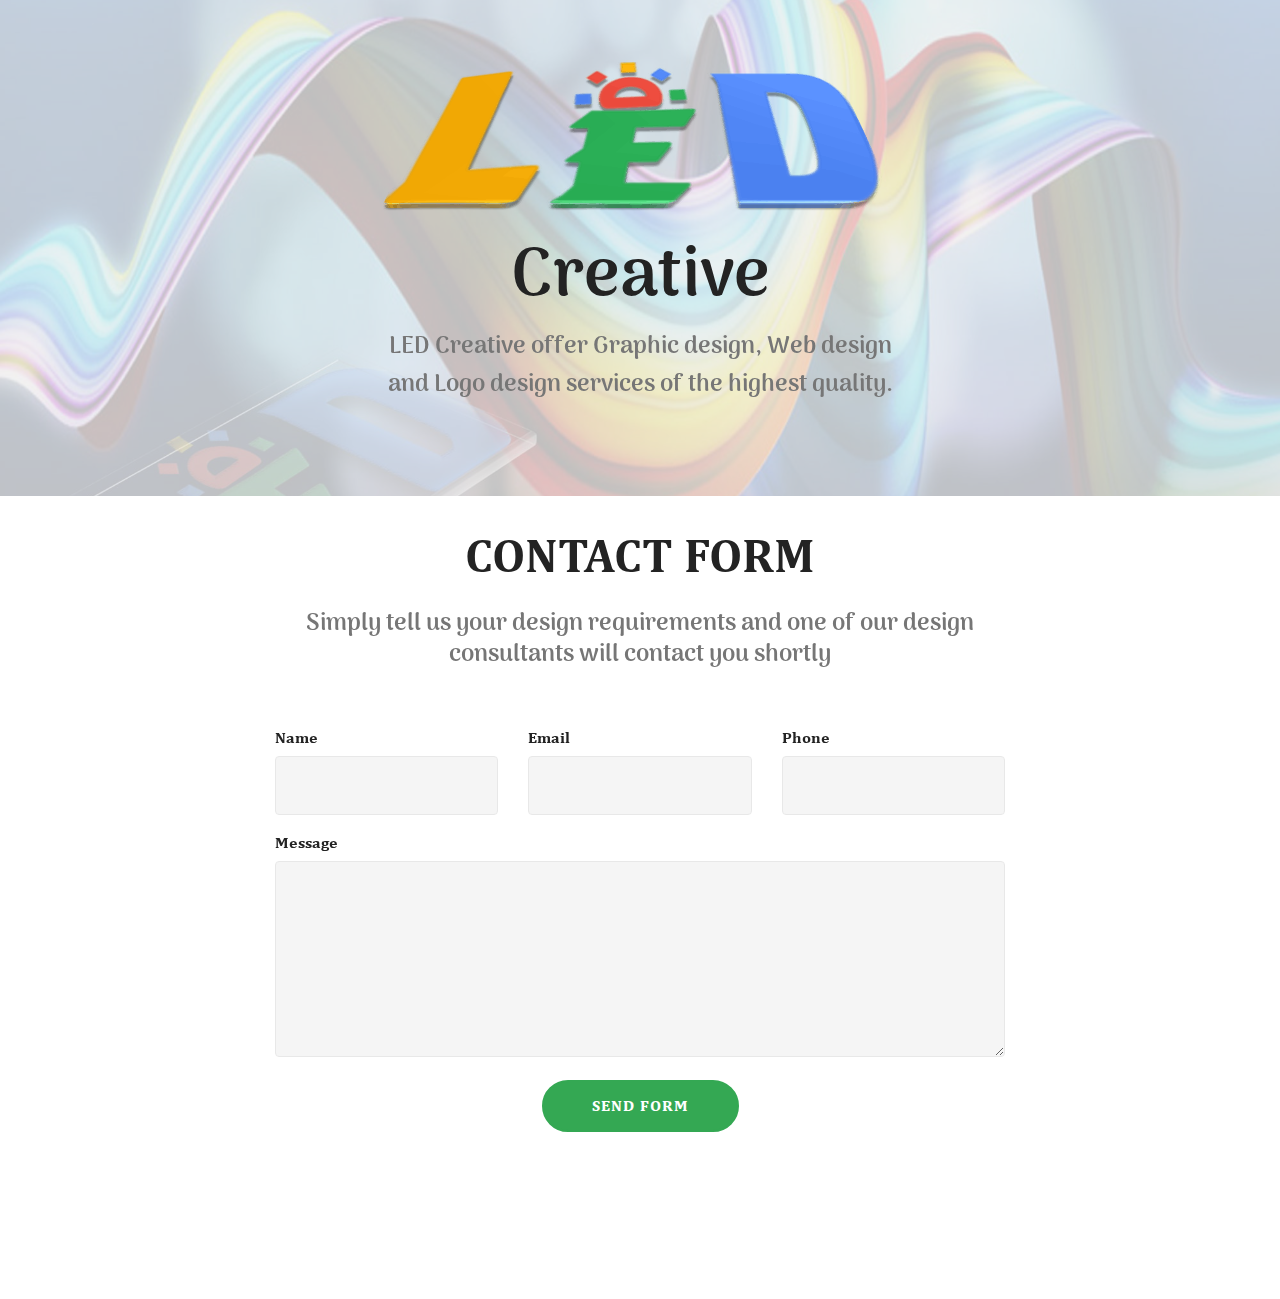
==== commit f219012c: "create github pages" ====
--- a/index.html
+++ b/index.html
@@ -7,15 +7,12 @@
   <meta name="generator" content="Mobirise v4.8.1, mobirise.com">
   <meta name="viewport" content="width=device-width, initial-scale=1, minimum-scale=1">
   <link rel="shortcut icon" href="assets/images/logo-128x83.png" type="image/x-icon">
-  <meta name="description" content="Dynamic Stride Professional Limited Questionnaire page">
-  <title>DSPL Questionnaire</title>
-  <link rel="stylesheet" href="assets/web/assets/mobirise-icons/mobirise-icons.css">
+  <meta name="description" content="LED Creative Request Homepage">
+  <title>LED Creative</title>
   <link rel="stylesheet" href="assets/tether/tether.min.css">
   <link rel="stylesheet" href="assets/bootstrap/css/bootstrap.min.css">
   <link rel="stylesheet" href="assets/bootstrap/css/bootstrap-grid.min.css">
   <link rel="stylesheet" href="assets/bootstrap/css/bootstrap-reboot.min.css">
-  <link rel="stylesheet" href="assets/socicon/css/styles.css">
-  <link rel="stylesheet" href="assets/dropdown/css/style.css">
   <link rel="stylesheet" href="assets/theme/css/style.css">
   <link href="assets/fonts/style.css" rel="stylesheet">
   <link rel="stylesheet" href="assets/mobirise/css/mbr-additional.css" type="text/css">
@@ -24,390 +21,92 @@
   
 </head>
 <body>
-  <section class="menu cid-rm2NFPsauk" once="menu" id="menu2-d">
+  <section class="features2 cid-rmhw0f7gpr mbr-parallax-background" id="features2-1g">
 
     
 
-    <nav class="navbar navbar-expand beta-menu navbar-dropdown align-items-center navbar-toggleable-sm bg-color transparent">
-        <button class="navbar-toggler navbar-toggler-right" type="button" data-toggle="collapse" data-target="#navbarSupportedContent" aria-controls="navbarSupportedContent" aria-expanded="false" aria-label="Toggle navigation">
-            <div class="hamburger">
-                <span></span>
-                <span></span>
-                <span></span>
-                <span></span>
+    <div class="mbr-overlay" style="opacity: 0.8; background-color: rgb(239, 239, 239);">
+    </div>
+    
+    <div class="container">
+        <div class="media-container-row">
+            <div class="card p-3 col-12 col-md-6">
+                <div class="card-wrapper">
+                    <div class="card-img">
+                        <img src="assets/images/logo-3d-1007x290.png" alt="Mobirise" title="">
+                    </div>
+                    <div class="card-box">
+                        <h4 class="card-title pb-3 mbr-fonts-style display-1">
+                            Creative</h4>
+                        <p class="mbr-text mbr-fonts-style display-5">LED Creative offer Graphic design, Web design and Logo design services of the highest quality.</p>
+                    </div>
+                </div>
             </div>
-        </button>
-        <div class="menu-logo">
-            <div class="navbar-brand">
-                <span class="navbar-logo">
-                    <a href="#top">
-                        <img src="assets/images/logo-122x79.png" alt="Mobirise" title="" style="height: 6.1rem;">
-                    </a>
-                </span>
-                <span class="navbar-caption-wrap"><a class="navbar-caption text-black display-5" href="tel:+2348064904411">
-                        Dynamic Stride<br>Professional <br>Limited</a></span>
-            </div>
-        </div>
-        <div class="collapse navbar-collapse" id="navbarSupportedContent">
+
             
+
             
-        </div>
-    </nav>
-</section>
 
-<section class="engine"><a href="https://mobiri.se/w">html5 templates</a></section><section class="cid-qTkA127IK8 mbr-parallax-background" id="header2-1">
-
-    
-
-    <div class="mbr-overlay" style="opacity: 0; background-color: rgb(193, 193, 193);"></div>
-
-    <div class="container align-center">
-        <div class="row justify-content-md-center">
-            <div class="mbr-white col-md-10">
-                <h1 class="mbr-section-title mbr-bold pb-3 mbr-fonts-style display-1">
-                    DYNAMIC STRIDE PROFESSIONALS PROVIDE<br></h1>
-                <h3 class="mbr-section-subtitle align-center mbr-light pb-3 mbr-fonts-style display-2">
-                    Questionnaire Page for Our Students</h3>
-                <p class="mbr-text pb-3 mbr-fonts-style display-5">
-                    Its our mission to make your professional dream easy, therefore in order to serve you better, kindly help us to fill out these questionnaires according to each course you take. Thank You!<br>KINDLY SELECT YOUR LEVEL</p>
-                <div class="mbr-section-btn"><a class="btn btn-md btn-warning-outline display-4" href="index.html#content5-a">&nbsp;FOUNDATION&nbsp;<br>LEVEL<br></a>
-                    <a class="btn btn-md btn-warning-outline display-4" href="index.html#content5-b">&nbsp; &nbsp; &nbsp; &nbsp;SKILLS &nbsp; &nbsp; &nbsp;&nbsp;<br>LEVEL<br></a> <a class="btn btn-md btn-warning-outline display-4" href="index.html#content5-c">PROFESSIONAL<br>LEVEL<br></a></div>
-            </div>
-        </div>
-    </div>
-    <div class="mbr-arrow hidden-sm-down" aria-hidden="true">
-        <a href="#next">
-            <i class="mbri-down mbr-iconfont"></i>
-        </a>
-    </div>
-</section>
-
-<section class="countdown1 cid-rlToBxziwm" id="countdown1-4">
-    
-    
-    
-    <div class="container ">
-        <h2 class="mbr-section-title pb-3 align-center mbr-fonts-style display-2">Count Down</h2>
-        <h3 class="mbr-section-subtitle align-center mbr-fonts-style display-5">
-            This Questionnaire page is still open till the next;</h3>
-        
-    </div>
-    <div class="container countdown-cont align-center">
-        <div class="daysCountdown" title="Days"></div>
-        <div class="hoursCountdown" title="Hours"></div> 
-        <div class="minutesCountdown" title="Minutes"></div> 
-        <div class="secondsCountdown" title="Seconds"></div>
-        <div class="countdown pt-5 mt-2" data-due-date="2019/04/08"> 
+            
         </div>
     </div>
 </section>
 
-<section class="mbr-section content5 cid-rlTHpdyziF mbr-parallax-background" id="content5-a">
+<section class="engine"><a href="https://mobiri.se/u">bootstrap responsive templates</a></section><section class="mbr-section form1 cid-rmhwjZszlu" id="form1-1k">
 
     
 
-    <div class="mbr-overlay" style="opacity: 0.7; background-color: rgb(193, 193, 193);">
+    
+    <div class="container">
+        <div class="row justify-content-center">
+            <div class="title col-12 col-lg-8">
+                <h2 class="mbr-section-title align-center pb-3 mbr-fonts-style display-2">
+                    CONTACT FORM
+                </h2>
+                <h3 class="mbr-section-subtitle align-center mbr-light pb-3 mbr-fonts-style display-5">Simply tell us your design requirements and one of our design consultants will contact
+ you shortly</h3>
+            </div>
+        </div>
     </div>
-
     <div class="container">
-        <div class="media-container-row">
-            <div class="title col-12 col-md-8">
-                <h2 class="align-center mbr-bold mbr-white pb-3 mbr-fonts-style display-1">
-                    Foundation Level</h2>
-                
-                
-                
+        <div class="row justify-content-center">
+            <div class="media-container-column col-lg-8" data-form-type="formoid">
+                    <div data-form-alert="" hidden="">Thanks for filling out the form, we will get back to you shortly.</div>
+            
+                    <form class="mbr-form" action="https://mobirise.com/" method="post" data-form-title="Mobirise Form"><input type="hidden" name="email" data-form-email="true" value="E0IP/scDD7Gdx4yopRcjKLuzeUsupEyTL84p9AzFwkOwVvbF67zRu4Oa1hdRJMFs2jdsyO1n7IqMVqlLz9TtXaIx+PLVU3Dbg5owDz9cqokpReXS7HLxAq/oiOAN06+8" data-form-field="Email">
+                        <div class="row row-sm-offset">
+                            <div class="col-md-4 multi-horizontal" data-for="name">
+                                <div class="form-group">
+                                    <label class="form-control-label mbr-fonts-style display-7" for="name-form1-1k">Name</label>
+                                    <input type="text" class="form-control" name="name" data-form-field="Name" required="" id="name-form1-1k">
+                                </div>
+                            </div>
+                            <div class="col-md-4 multi-horizontal" data-for="email">
+                                <div class="form-group">
+                                    <label class="form-control-label mbr-fonts-style display-7" for="email-form1-1k">Email</label>
+                                    <input type="email" class="form-control" name="email" data-form-field="Email" required="" id="email-form1-1k">
+                                </div>
+                            </div>
+                            <div class="col-md-4 multi-horizontal" data-for="phone">
+                                <div class="form-group">
+                                    <label class="form-control-label mbr-fonts-style display-7" for="phone-form1-1k">Phone</label>
+                                    <input type="tel" class="form-control" name="phone" data-form-field="Phone" id="phone-form1-1k">
+                                </div>
+                            </div>
+                        </div>
+                        <div class="form-group" data-for="message">
+                            <label class="form-control-label mbr-fonts-style display-7" for="message-form1-1k">Message</label>
+                            <textarea type="text" class="form-control" name="message" rows="7" data-form-field="Message" id="message-form1-1k"></textarea>
+                        </div>
+            
+                        <span class="input-group-btn"><button href="" type="submit" class="btn btn-form btn-success display-4">SEND FORM</button></span>
+                    </form>
             </div>
         </div>
     </div>
 </section>
 
-<section class="features17 cid-rlTosQzROV" id="features17-3">
-    
-    
-
-    
-    <div class="container-fluid">
-        <div class="media-container-row">
-            <div class="card p-3 col-12 col-md-6 col-lg-3">
-                <div class="card-wrapper">
-                    <div class="card-img">
-                        <a href="https://forms.gle/AP1Ezu6ssRFbiMhL7"><img src="assets/images/b.fin-400x240.png" alt="B.Fin" title="Business and Finance"></a>
-                    </div>
-                    <div class="card-box">
-                        
-                        
-                    </div>
-                </div>
-            </div>
-
-            <div class="card p-3 col-12 col-md-6 col-lg-3">
-                <div class="card-wrapper">
-                    <div class="card-img">
-                        <a href="https://forms.gle/JAWyj4jjGeFoEGBW7"><img src="assets/images/b.law-400x240.png" alt="B.LAW" title="Business law"></a>
-                    </div>
-                    <div class="card-box">
-                        
-                        
-                    </div>
-                </div>
-            </div>
-
-            <div class="card p-3 col-12 col-md-6 col-lg-3">
-                <div class="card-wrapper">
-                    <div class="card-img">
-                        <a href="https://forms.gle/W1BDQMneXTaJDQHh9"><img src="assets/images/fa-400x240.png" alt="FA" title="Financial Accounting"></a>
-                    </div>
-                    <div class="card-box">
-                        
-                        
-                    </div>
-                </div>
-            </div>
-
-            <div class="card p-3 col-12 col-md-6 col-lg-3">
-                <div class="card-wrapper">
-                    <div class="card-img">
-                        <a href="https://docs.google.com/forms/d/e/1FAIpQLSc4C8z453qnZWFfTTGWQ4JScnzC5IPcU3jlUU7XUA4m_DD_hA/viewform?usp=sf_link"><img src="assets/images/mi-400x240.png" alt="MI" title="Management Information"></a>
-                    </div>
-                    <div class="card-box">
-                        
-                        
-                    </div>
-                </div>
-            </div>
-            
-            
-        </div>
-    </div>
-</section>
-
-<section class="mbr-section content5 cid-rlTIOpWWlH mbr-parallax-background" id="content5-b">
-
-    
-
-    <div class="mbr-overlay" style="opacity: 0.7; background-color: rgb(193, 193, 193);">
-    </div>
-
-    <div class="container">
-        <div class="media-container-row">
-            <div class="title col-12 col-md-8">
-                <h2 class="align-center mbr-bold mbr-white pb-3 mbr-fonts-style display-1">
-                    Skills Level</h2>
-                
-                
-                
-            </div>
-        </div>
-    </div>
-</section>
-
-<section class="features17 cid-rlTFyWUwD4" id="features17-8">
-    
-    
-
-    
-    <div class="container-fluid">
-        <div class="media-container-row">
-            <div class="card p-3 col-12 col-md-6 col-lg-2">
-                <div class="card-wrapper">
-                    <div class="card-img">
-                        <a href="https://forms.gle/YUCYcLmam3k9XZhZ8"><img src="assets/images/aas-494x296.png" alt="AAS" title="Audit and Assurance"></a>
-                    </div>
-                    <div class="card-box">
-                        
-                        
-                    </div>
-                </div>
-            </div>
-
-            <div class="card p-3 col-12 col-md-6 col-lg-2">
-                <div class="card-wrapper">
-                    <div class="card-img">
-                        <a href="www.fr.com"><img src="assets/images/fr-494x296.png" alt="FR" title="Financial Reporting"></a>
-                    </div>
-                    <div class="card-box">
-                        
-                        
-                    </div>
-                </div>
-            </div>
-
-            <div class="card p-3 col-12 col-md-6 col-lg-2">
-                <div class="card-wrapper">
-                    <div class="card-img">
-                        <a href="www.mge.com"><img src="assets/images/mge-494x296.png" alt="MGE" title="Management Govt &amp; Ethics"></a>
-                    </div>
-                    <div class="card-box">
-                        
-                        
-                    </div>
-                </div>
-            </div>
-
-            <div class="card p-3 col-12 col-md-6 col-lg-2">
-                <div class="card-wrapper">
-                    <div class="card-img">
-                        <a href="www.pm.com"><img src="assets/images/pm-494x296.png" alt="PM" title="Performance Management"></a>
-                    </div>
-                    <div class="card-box">
-                        
-                        
-                    </div>
-                </div>
-            </div>
-            <div class="card p-3 col-12 col-md-6 col-lg-2">
-                <div class="card-wrapper">
-                    <div class="card-img">
-                        <a href="www.psaf.com"><img src="assets/images/psa-494x296.png" alt="PSAF" title="Public Sector Accounting and Ethics"></a>
-                    </div>
-                    <div class="card-box">
-                        
-                        
-                    </div>
-                </div>
-            </div>
-            <div class="card p-3 col-12 col-md-6 col-lg-2">
-                <div class="card-wrapper">
-                    <div class="card-img">
-                        <a href="www.tax.com"><img src="assets/images/tax-400x240.png" alt="TAX" title="Taxation"></a>
-                    </div>
-                    <div class="card-box">
-                        
-                        
-                    </div>
-                </div>
-            </div>
-        </div>
-    </div>
-</section>
-
-<section class="mbr-section content5 cid-rlTIQo8pD2" id="content5-c">
-
-    
-
-    <div class="mbr-overlay" style="opacity: 0.7; background-color: rgb(193, 193, 193);">
-    </div>
-
-    <div class="container">
-        <div class="media-container-row">
-            <div class="title col-12 col-md-8">
-                <h2 class="align-center mbr-bold mbr-white pb-3 mbr-fonts-style display-1">
-                    Professional Level</h2>
-                
-                
-                
-            </div>
-        </div>
-    </div>
-</section>
-
-<section class="features17 cid-rlTFAgfVp2" id="features17-9">
-    
-    
-
-    
-    <div class="container-fluid">
-        <div class="media-container-row">
-            <div class="card p-3 col-12 col-md-6 my-col">
-                <div class="card-wrapper">
-                    <div class="card-img">
-                        <a href="https://forms.gle/yrAYrxAkrqYDuZrG7"><img src="assets/images/aaa-494x296.png" alt="AAA" title="Advance Audit and Assurance"></a>
-                    </div>
-                    <div class="card-box">
-                        
-                        
-                    </div>
-                </div>
-            </div>
-
-            <div class="card p-3 col-12 col-md-6 my-col">
-                <div class="card-wrapper">
-                    <div class="card-img">
-                        <a href="https://forms.gle/aauQvnw9jH7T4iwW9"><img src="assets/images/atax-494x296.png" alt="ATAX" title="Advance Taxation"></a>
-                    </div>
-                    <div class="card-box">
-                        
-                        
-                    </div>
-                </div>
-            </div>
-
-            <div class="card p-3 col-12 col-md-6 my-col">
-                <div class="card-wrapper">
-                    <div class="card-img">
-                        <a href="https://forms.gle/7WX9XNkaVyKcCPFw5"><img src="assets/images/cr-494x296.png" alt="CR" title="Corporate Reporting"></a>
-                    </div>
-                    <div class="card-box">
-                        
-                        
-                    </div>
-                </div>
-            </div>
-
-            <div class="card p-3 col-12 col-md-6 my-col">
-                <div class="card-wrapper">
-                    <div class="card-img">
-                        <a href="https://forms.gle/D73ZVPgmeWBjXDGR6"><img src="assets/images/cs-494x296.png" alt="CS" title="Case Study"></a>
-                    </div>
-                    <div class="card-box">
-                        
-                        
-                    </div>
-                </div>
-            </div>
-            <div class="card p-3 col-12 col-md-6 my-col">
-                <div class="card-wrapper">
-                    <div class="card-img">
-                        <a href="https://forms.gle/2sh13NQastFbUb2g9"><img src="assets/images/sfm-494x296.png" alt="SFM" title="Strategic Financial Management"></a>
-                    </div>
-                    <div class="card-box">
-                        
-                        
-                    </div>
-                </div>
-            </div>
-            
-        </div>
-    </div>
-</section>
-
-<section class="cid-rm3bhIhi5t" id="social-buttons1-f">
-    
-    
-
-    <div class="mbr-overlay" style="opacity: 0.7; background-color: rgb(193, 193, 193);">
-    </div>
-
-    <div class="container">
-        <div class="media-container-row">
-            <div class="col-md-8 align-center">
-                <h2 class="pb-3 mbr-section-title mbr-fonts-style display-2">
-                    SHARE THIS PAGE!
-                </h2>
-                <div>
-                    <div class="mbr-social-likes" data-counters="false">
-                        <span class="btn btn-social facebook mx-2" title="Share link on Facebook">
-                            <i class="socicon socicon-facebook"></i>
-                        </span>
-                        <span class="btn btn-social twitter mx-2" title="Share link on Twitter">
-                            <i class="socicon socicon-twitter"></i>
-                        </span>
-                        <span class="btn btn-social plusone mx-2" title="Share link on Google+">
-                            <i class="socicon socicon-googleplus"></i>
-                        </span>
-                        <span class="btn btn-social vkontakte mx-2" title="Share link on VKontakte">
-                            <i class="socicon socicon-vkontakte"></i>
-                        </span>
-                        
-                    </div>
-                </div>
-            </div>
-        </div>
-    </div>
-</section>
-
-<section once="" class="cid-rlToP9MdIF mbr-reveal" id="footer6-5">
+<section once="" class="cid-rmhFyx0mWE mbr-reveal" id="footer6-1l">
 
     
 
@@ -416,7 +115,7 @@
     <div class="container">
         <div class="media-container-row align-center mbr-white">
             <div class="col-12">
-                <p class="mbr-text mb-0 mbr-fonts-style display-7">Designed by -&nbsp;<a href="mailto:updatelemma@yahoo.com" class="text-info">LED Creative</a>&nbsp;- Contact for Similer design&nbsp; - <a href="tel:+2348160413316" class="text-info">+23481604133160</a></p>
+                <p class="mbr-text mb-0 mbr-fonts-style display-7">Designed by -&nbsp;<a href="index.html#features2-1g" class="text-success">LED Creative</a>&nbsp;- Contact for Similar design &nbsp; - <a href="tel:+2348160413316" class="text-success">+23481604133160</a></p>
             </div>
         </div>
     </div>
@@ -428,12 +127,9 @@
   <script src="assets/tether/tether.min.js"></script>
   <script src="assets/bootstrap/js/bootstrap.min.js"></script>
   <script src="assets/smoothscroll/smooth-scroll.js"></script>
-  <script src="assets/touchswipe/jquery.touch-swipe.min.js"></script>
   <script src="assets/parallax/jarallax.min.js"></script>
-  <script src="assets/countdown/jquery.countdown.min.js"></script>
-  <script src="assets/sociallikes/social-likes.js"></script>
-  <script src="assets/dropdown/js/script.min.js"></script>
   <script src="assets/theme/js/script.js"></script>
+  <script src="assets/formoid/formoid.min.js"></script>
   
   
 </body>
--- a/assets/mobirise/css/mbr-additional.css
+++ b/assets/mobirise/css/mbr-additional.css
@@ -126,7 +126,7 @@
   background-color: #ff3366 !important;
 }
 .bg-success {
-  background-color: #f7ed4a !important;
+  background-color: #34a853 !important;
 }
 .bg-info {
   background-color: #82786e !important;
@@ -199,23 +199,23 @@
 }
 .btn-success,
 .btn-success:active {
-  background-color: #f7ed4a !important;
-  border-color: #f7ed4a !important;
-  color: #3f3c03 !important;
+  background-color: #34a853 !important;
+  border-color: #34a853 !important;
+  color: #ffffff !important;
 }
 .btn-success:hover,
 .btn-success:focus,
 .btn-success.focus,
 .btn-success.active {
-  color: #3f3c03 !important;
-  background-color: #eadd0a !important;
-  border-color: #eadd0a !important;
+  color: #ffffff !important;
+  background-color: #226e36 !important;
+  border-color: #226e36 !important;
 }
 .btn-success.disabled,
 .btn-success:disabled {
-  color: #3f3c03 !important;
-  background-color: #eadd0a !important;
-  border-color: #eadd0a !important;
+  color: #ffffff !important;
+  background-color: #226e36 !important;
+  border-color: #226e36 !important;
 }
 .btn-warning,
 .btn-warning:active {
@@ -363,22 +363,22 @@
 .btn-success-outline,
 .btn-success-outline:active {
   background: none;
-  border-color: #d2c609;
-  color: #d2c609;
+  border-color: #1c5a2d;
+  color: #1c5a2d;
 }
 .btn-success-outline:hover,
 .btn-success-outline:focus,
 .btn-success-outline.focus,
 .btn-success-outline.active {
-  color: #3f3c03;
-  background-color: #f7ed4a;
-  border-color: #f7ed4a;
+  color: #ffffff;
+  background-color: #34a853;
+  border-color: #34a853;
 }
 .btn-success-outline.disabled,
 .btn-success-outline:disabled {
-  color: #3f3c03 !important;
-  background-color: #f7ed4a !important;
-  border-color: #f7ed4a !important;
+  color: #ffffff !important;
+  background-color: #34a853 !important;
+  border-color: #34a853 !important;
 }
 .btn-warning-outline,
 .btn-warning-outline:active {
@@ -461,7 +461,7 @@
   color: #ff3366 !important;
 }
 .text-success {
-  color: #f7ed4a !important;
+  color: #34a853 !important;
 }
 .text-info {
   color: #82786e !important;
@@ -488,7 +488,7 @@
 }
 a.text-success:hover,
 a.text-success:focus {
-  color: #d2c609 !important;
+  color: #1c5a2d !important;
 }
 a.text-info:hover,
 a.text-info:focus {
@@ -564,7 +564,7 @@
 }
 .mbr-plan-header.bg-success .mbr-plan-subtitle,
 .mbr-plan-header.bg-success .mbr-plan-price-desc {
-  color: #ffffff;
+  color: #83d99a;
 }
 .mbr-plan-header.bg-info .mbr-plan-subtitle,
 .mbr-plan-header.bg-info .mbr-plan-price-desc {
@@ -1366,676 +1366,65 @@
 .dropup .dropdown-toggle::after {
   display: none;
 }
-.cid-rm2NFPsauk .navbar {
-  background: #ffffff;
-  transition: none;
-  min-height: 77px;
-  padding: .5rem 0;
-}
-.cid-rm2NFPsauk .navbar-dropdown.bg-color.transparent.opened {
-  background: #ffffff;
-}
-.cid-rm2NFPsauk a {
-  font-style: normal;
-}
-.cid-rm2NFPsauk .nav-item span {
-  padding-right: 0.4em;
-  line-height: 0.5em;
-  vertical-align: text-bottom;
-  position: relative;
-  text-decoration: none;
-}
-.cid-rm2NFPsauk .nav-item a {
-  display: flex;
-  align-items: center;
-  justify-content: center;
-  padding: 0.7rem 0 !important;
-  margin: 0rem .65rem !important;
-}
-.cid-rm2NFPsauk .nav-item:focus,
-.cid-rm2NFPsauk .nav-link:focus {
-  outline: none;
-}
-.cid-rm2NFPsauk .btn {
-  padding: 0.4rem 1.5rem;
-  display: inline-flex;
-  align-items: center;
-}
-.cid-rm2NFPsauk .btn .mbr-iconfont {
-  font-size: 1.6rem;
-}
-.cid-rm2NFPsauk .menu-logo {
-  margin-right: auto;
-}
-.cid-rm2NFPsauk .menu-logo .navbar-brand {
-  display: flex;
-  margin-left: 5rem;
-  padding: 0;
-  transition: padding .2s;
-  min-height: 3.8rem;
-  align-items: center;
-}
-.cid-rm2NFPsauk .menu-logo .navbar-brand .navbar-caption-wrap {
-  display: flex;
-  -webkit-align-items: center;
-  align-items: center;
-  word-break: break-word;
-  min-width: 7rem;
-  margin: .3rem 0;
-}
-.cid-rm2NFPsauk .menu-logo .navbar-brand .navbar-caption-wrap .navbar-caption {
-  line-height: 1.2rem !important;
-  padding-right: 2rem;
-}
-.cid-rm2NFPsauk .menu-logo .navbar-brand .navbar-logo {
-  font-size: 4rem;
-  transition: font-size 0.25s;
-}
-.cid-rm2NFPsauk .menu-logo .navbar-brand .navbar-logo img {
-  display: flex;
-}
-.cid-rm2NFPsauk .menu-logo .navbar-brand .navbar-logo .mbr-iconfont {
-  transition: font-size 0.25s;
-}
-.cid-rm2NFPsauk .navbar-toggleable-sm .navbar-collapse {
-  justify-content: flex-end;
-  -webkit-justify-content: flex-end;
-  padding-right: 5rem;
-  width: auto;
-}
-.cid-rm2NFPsauk .navbar-toggleable-sm .navbar-collapse .navbar-nav {
-  flex-wrap: wrap;
-  -webkit-flex-wrap: wrap;
-  padding-left: 0;
-}
-.cid-rm2NFPsauk .navbar-toggleable-sm .navbar-collapse .navbar-nav .nav-item {
-  -webkit-align-self: center;
-  align-self: center;
-}
-.cid-rm2NFPsauk .navbar-toggleable-sm .navbar-collapse .navbar-buttons {
-  padding-left: 0;
-  padding-bottom: 0;
-}
-.cid-rm2NFPsauk .dropdown .dropdown-menu {
-  background: #ffffff;
-  display: none;
-  position: absolute;
-  min-width: 5rem;
-  padding-top: 1.4rem;
-  padding-bottom: 1.4rem;
-  text-align: left;
-}
-.cid-rm2NFPsauk .dropdown .dropdown-menu .dropdown-item {
-  width: auto;
-  padding: 0.235em 1.5385em 0.235em 1.5385em !important;
-}
-.cid-rm2NFPsauk .dropdown .dropdown-menu .dropdown-item::after {
-  right: 0.5rem;
-}
-.cid-rm2NFPsauk .dropdown .dropdown-menu .dropdown-submenu {
-  margin: 0;
-}
-.cid-rm2NFPsauk .dropdown.open > .dropdown-menu {
-  display: block;
-}
-.cid-rm2NFPsauk .navbar-toggleable-sm.opened:after {
-  position: absolute;
-  width: 100vw;
-  height: 100vh;
-  content: '';
-  background-color: rgba(0, 0, 0, 0.1);
-  left: 0;
-  bottom: 0;
-  transform: translateY(100%);
-  -webkit-transform: translateY(100%);
-  z-index: 1000;
-}
-.cid-rm2NFPsauk .navbar.navbar-short {
-  min-height: 60px;
-  transition: all .2s;
-}
-.cid-rm2NFPsauk .navbar.navbar-short .navbar-toggler-right {
-  top: 20px;
-}
-.cid-rm2NFPsauk .navbar.navbar-short .navbar-logo a {
-  font-size: 2.5rem !important;
-  line-height: 2.5rem;
-  transition: font-size 0.25s;
-}
-.cid-rm2NFPsauk .navbar.navbar-short .navbar-logo a .mbr-iconfont {
-  font-size: 2.5rem !important;
-}
-.cid-rm2NFPsauk .navbar.navbar-short .navbar-logo a img {
-  height: 3rem !important;
-}
-.cid-rm2NFPsauk .navbar.navbar-short .navbar-brand {
-  min-height: 3rem;
-}
-.cid-rm2NFPsauk button.navbar-toggler {
-  width: 31px;
-  height: 18px;
-  cursor: pointer;
-  transition: all .2s;
-  top: 1.5rem;
-  right: 1rem;
-}
-.cid-rm2NFPsauk button.navbar-toggler:focus {
-  outline: none;
-}
-.cid-rm2NFPsauk button.navbar-toggler .hamburger span {
-  position: absolute;
-  right: 0;
-  width: 30px;
-  height: 2px;
-  border-right: 5px;
-  background-color: #333333;
-}
-.cid-rm2NFPsauk button.navbar-toggler .hamburger span:nth-child(1) {
-  top: 0;
-  transition: all .2s;
-}
-.cid-rm2NFPsauk button.navbar-toggler .hamburger span:nth-child(2) {
-  top: 8px;
-  transition: all .15s;
-}
-.cid-rm2NFPsauk button.navbar-toggler .hamburger span:nth-child(3) {
-  top: 8px;
-  transition: all .15s;
-}
-.cid-rm2NFPsauk button.navbar-toggler .hamburger span:nth-child(4) {
-  top: 16px;
-  transition: all .2s;
-}
-.cid-rm2NFPsauk nav.opened .hamburger span:nth-child(1) {
-  top: 8px;
-  width: 0;
-  opacity: 0;
-  right: 50%;
-  transition: all .2s;
-}
-.cid-rm2NFPsauk nav.opened .hamburger span:nth-child(2) {
-  -webkit-transform: rotate(45deg);
-  transform: rotate(45deg);
-  transition: all .25s;
-}
-.cid-rm2NFPsauk nav.opened .hamburger span:nth-child(3) {
-  -webkit-transform: rotate(-45deg);
-  transform: rotate(-45deg);
-  transition: all .25s;
-}
-.cid-rm2NFPsauk nav.opened .hamburger span:nth-child(4) {
-  top: 8px;
-  width: 0;
-  opacity: 0;
-  right: 50%;
-  transition: all .2s;
-}
-.cid-rm2NFPsauk .collapsed.navbar-expand {
-  flex-direction: column;
-}
-.cid-rm2NFPsauk .collapsed .btn {
-  display: flex;
-}
-.cid-rm2NFPsauk .collapsed .navbar-collapse {
-  display: none !important;
-  padding-right: 0 !important;
-}
-.cid-rm2NFPsauk .collapsed .navbar-collapse.collapsing,
-.cid-rm2NFPsauk .collapsed .navbar-collapse.show {
-  display: block !important;
-}
-.cid-rm2NFPsauk .collapsed .navbar-collapse.collapsing .navbar-nav,
-.cid-rm2NFPsauk .collapsed .navbar-collapse.show .navbar-nav {
-  display: block;
-  text-align: center;
-}
-.cid-rm2NFPsauk .collapsed .navbar-collapse.collapsing .navbar-nav .nav-item,
-.cid-rm2NFPsauk .collapsed .navbar-collapse.show .navbar-nav .nav-item {
-  clear: both;
-}
-.cid-rm2NFPsauk .collapsed .navbar-collapse.collapsing .navbar-nav .nav-item:last-child,
-.cid-rm2NFPsauk .collapsed .navbar-collapse.show .navbar-nav .nav-item:last-child {
-  margin-bottom: 1rem;
-}
-.cid-rm2NFPsauk .collapsed .navbar-collapse.collapsing .navbar-buttons,
-.cid-rm2NFPsauk .collapsed .navbar-collapse.show .navbar-buttons {
-  text-align: center;
-}
-.cid-rm2NFPsauk .collapsed .navbar-collapse.collapsing .navbar-buttons:last-child,
-.cid-rm2NFPsauk .collapsed .navbar-collapse.show .navbar-buttons:last-child {
-  margin-bottom: 1rem;
-}
-.cid-rm2NFPsauk .collapsed button.navbar-toggler {
-  display: block;
-}
-.cid-rm2NFPsauk .collapsed .navbar-brand {
-  margin-left: 1rem !important;
-}
-.cid-rm2NFPsauk .collapsed .navbar-toggleable-sm {
-  flex-direction: column;
-  -webkit-flex-direction: column;
-}
-.cid-rm2NFPsauk .collapsed .dropdown .dropdown-menu {
-  width: 100%;
-  text-align: center;
-  position: relative;
-  opacity: 0;
-  display: block;
-  height: 0;
-  visibility: hidden;
-  padding: 0;
-  transition-duration: .5s;
-  transition-property: opacity,padding,height;
-}
-.cid-rm2NFPsauk .collapsed .dropdown.open > .dropdown-menu {
-  position: relative;
-  opacity: 1;
-  height: auto;
-  padding: 1.4rem 0;
-  visibility: visible;
-}
-.cid-rm2NFPsauk .collapsed .dropdown .dropdown-submenu {
-  left: 0;
-  text-align: center;
-  width: 100%;
-}
-.cid-rm2NFPsauk .collapsed .dropdown .dropdown-toggle[data-toggle="dropdown-submenu"]::after {
-  margin-top: 0;
-  position: inherit;
-  right: 0;
-  top: 50%;
-  display: inline-block;
-  width: 0;
-  height: 0;
-  margin-left: .3em;
-  vertical-align: middle;
-  content: "";
-  border-top: .30em solid;
-  border-right: .30em solid transparent;
-  border-left: .30em solid transparent;
-}
-@media (max-width: 991px) {
-  .cid-rm2NFPsauk.navbar-expand {
-    flex-direction: column;
-  }
-  .cid-rm2NFPsauk img {
-    height: 3.8rem !important;
-  }
-  .cid-rm2NFPsauk .btn {
-    display: flex;
-  }
-  .cid-rm2NFPsauk button.navbar-toggler {
-    display: block;
-  }
-  .cid-rm2NFPsauk .navbar-brand {
-    margin-left: 1rem !important;
-  }
-  .cid-rm2NFPsauk .navbar-toggleable-sm {
-    flex-direction: column;
-    -webkit-flex-direction: column;
-  }
-  .cid-rm2NFPsauk .navbar-collapse {
-    display: none !important;
-    padding-right: 0 !important;
-  }
-  .cid-rm2NFPsauk .navbar-collapse.collapsing,
-  .cid-rm2NFPsauk .navbar-collapse.show {
-    display: block !important;
-  }
-  .cid-rm2NFPsauk .navbar-collapse.collapsing .navbar-nav,
-  .cid-rm2NFPsauk .navbar-collapse.show .navbar-nav {
-    display: block;
-    text-align: center;
-  }
-  .cid-rm2NFPsauk .navbar-collapse.collapsing .navbar-nav .nav-item,
-  .cid-rm2NFPsauk .navbar-collapse.show .navbar-nav .nav-item {
-    clear: both;
-  }
-  .cid-rm2NFPsauk .navbar-collapse.collapsing .navbar-nav .nav-item:last-child,
-  .cid-rm2NFPsauk .navbar-collapse.show .navbar-nav .nav-item:last-child {
-    margin-bottom: 1rem;
-  }
-  .cid-rm2NFPsauk .navbar-collapse.collapsing .navbar-buttons,
-  .cid-rm2NFPsauk .navbar-collapse.show .navbar-buttons {
-    text-align: center;
-  }
-  .cid-rm2NFPsauk .navbar-collapse.collapsing .navbar-buttons:last-child,
-  .cid-rm2NFPsauk .navbar-collapse.show .navbar-buttons:last-child {
-    margin-bottom: 1rem;
-  }
-  .cid-rm2NFPsauk .dropdown .dropdown-menu {
-    width: 100%;
-    text-align: center;
-    position: relative;
-    opacity: 0;
-    display: block;
-    height: 0;
-    visibility: hidden;
-    padding: 0;
-    transition-duration: .5s;
-    transition-property: opacity,padding,height;
-  }
-  .cid-rm2NFPsauk .dropdown.open > .dropdown-menu {
-    position: relative;
-    opacity: 1;
-    height: auto;
-    padding: 1.4rem 0;
-    visibility: visible;
-  }
-  .cid-rm2NFPsauk .dropdown .dropdown-submenu {
-    left: 0;
-    text-align: center;
-    width: 100%;
-  }
-  .cid-rm2NFPsauk .dropdown .dropdown-toggle[data-toggle="dropdown-submenu"]::after {
-    margin-top: 0;
-    position: inherit;
-    right: 0;
-    top: 50%;
-    display: inline-block;
-    width: 0;
-    height: 0;
-    margin-left: .3em;
-    vertical-align: middle;
-    content: "";
-    border-top: .30em solid;
-    border-right: .30em solid transparent;
-    border-left: .30em solid transparent;
-  }
-}
-@media (min-width: 767px) {
-  .cid-rm2NFPsauk .menu-logo {
-    flex-shrink: 0;
-  }
-}
-.cid-rm2NFPsauk .navbar-collapse {
-  flex-basis: auto;
-}
-.cid-rm2NFPsauk .nav-link:hover,
-.cid-rm2NFPsauk .dropdown-item:hover {
-  color: #767676 !important;
-}
-.cid-qTkA127IK8 {
-  padding-top: 135px;
-  padding-bottom: 105px;
-  background-image: url("../../../assets/images/logo-maked-1556x1099.png");
-}
-.cid-qTkA127IK8 H1 {
-  color: #232323;
-}
-.cid-qTkA127IK8 H3 {
-  color: #232323;
-}
-.cid-qTkA127IK8 .mbr-text,
-.cid-qTkA127IK8 .mbr-section-btn {
-  color: #232323;
-}
-.cid-rlToBxziwm {
-  padding-top: 30px;
-  padding-bottom: 30px;
-  background-color: #c1c1c1;
-}
-.cid-rlToBxziwm .mbr-section-subtitle {
-  color: #232323;
-  font-weight: 300;
-}
-.cid-rlToBxziwm .number-wrap {
-  color: #232323;
-  border-color: rgba(255, 255, 255, 0.15);
-  position: relative;
-  display: inline-block;
-  text-align: center;
-  padding: 5px 10px 13px 10px;
-  margin: 0;
-  min-width: 118px;
-  border-radius: 2px;
-  max-width: 100%;
-}
-.cid-rlToBxziwm .number {
-  font-style: normal;
-  font-weight: 700;
-  font-size: 55px;
-  text-transform: none;
-  letter-spacing: -2px;
-  word-spacing: 0;
-  line-height: 1.3;
-  color: #ffffff;
-}
-.cid-rlToBxziwm .period {
-  display: block;
-  padding-top: 2px;
-  border-top: 1px solid rgba(0, 0, 0, 0.1);
-}
-.cid-rlToBxziwm .dot {
-  position: absolute;
-  top: -10px;
-  right: -1em;
-  width: 1em;
-  display: block;
-  height: 83%;
-  overflow: hidden;
-  font-style: normal;
-  font-weight: 700;
-  font-size: 55px;
-  line-height: 89.65px;
-  text-transform: none;
-  letter-spacing: 0;
-  word-spacing: 0;
-  color: #ffffff;
-}
-.cid-rlToBxziwm .countdown-cont {
-  max-width: 700px;
-  margin: 0 auto;
-}
-@media (max-width: 768px) {
-  .cid-rlToBxziwm .dot {
-    display: none;
-  }
-}
-@media (max-width: 543px) {
-  .cid-rlToBxziwm .number-wrap {
-    margin-bottom: 15px;
-  }
-}
-@media (max-width: 550px) {
-  .cid-rlToBxziwm .col-xs-3 {
-    padding-left: 0;
-    padding-right: 0;
-  }
-  .cid-rlToBxziwm .number-wrap {
-    min-width: auto;
-  }
-}
-@media (max-width: 440px) {
-  .cid-rlToBxziwm .number,
-  .cid-rlToBxziwm .dot {
-    font-size: 40px;
-  }
-}
-@media (max-width: 380px) {
-  .cid-rlToBxziwm .period {
-    font-size: 0.8rem;
-  }
-}
-.cid-rlToBxziwm H2 {
-  color: #564f4f;
-}
-.cid-rlTHpdyziF {
-  padding-top: 0px;
-  padding-bottom: 0px;
-  background-image: url("../../../assets/images/logo-maked-1556x1099.png");
-}
-.cid-rlTHpdyziF H2 {
-  color: #232323;
-}
-.cid-rlTosQzROV {
-  padding-top: 0px;
-  padding-bottom: 0px;
-  background-color: #c1c1c1;
-}
-.cid-rlTosQzROV .card-img {
-  background-color: #fff;
-}
-.cid-rlTosQzROV .card-box {
-  padding: 2rem;
-}
-.cid-rlTosQzROV h4 {
+.cid-rmhw0f7gpr {
+  padding-top: 45px;
+  padding-bottom: 60px;
+  background-image: url("../../../assets/images/home-bg-2000x1117.jpg");
+}
+.cid-rmhw0f7gpr h4 {
   font-weight: 500;
   margin-bottom: 0;
   text-align: left;
 }
-.cid-rlTosQzROV p {
+.cid-rmhw0f7gpr p {
+  color: #767676;
   text-align: left;
 }
-.cid-rlTosQzROV .mbr-text {
+.cid-rmhw0f7gpr .card-box {
+  padding-top: 2rem;
+}
+.cid-rmhw0f7gpr .card-wrapper {
+  height: 100%;
+}
+.cid-rmhw0f7gpr .card-title {
+  text-align: center;
+}
+.cid-rmhw0f7gpr P {
+  text-align: center;
+}
+.cid-rmhwjZszlu {
+  padding-top: 30px;
+  padding-bottom: 90px;
+  background-color: #ffffff;
+}
+.cid-rmhwjZszlu .title {
+  margin-bottom: 2rem;
+}
+.cid-rmhwjZszlu .mbr-section-subtitle {
   color: #767676;
 }
-.cid-rlTosQzROV .card-wrapper {
-  height: 100%;
-  box-shadow: 0px 0px 0px 0px rgba(0, 0, 0, 0);
-  transition: box-shadow 0.3s;
-}
-.cid-rlTosQzROV .card-wrapper:hover {
-  box-shadow: 0px 0px 30px 0px rgba(0, 0, 0, 0.05);
-  transition: box-shadow 0.3s;
-}
-@media (min-width: 992px) {
-  .cid-rlTosQzROV .my-col {
-    flex: 0 0 20%;
-    max-width: 20%;
-    padding: 15px;
-  }
-}
-.cid-rlTosQzROV .card-title {
+.cid-rmhwjZszlu a:not([href]):not([tabindex]) {
+  color: #fff;
+  border-radius: 3px;
+}
+.cid-rmhwjZszlu a.btn-white:not([href]):not([tabindex]) {
+  color: #333;
+}
+.cid-rmhwjZszlu .multi-horizontal {
+  flex-grow: 1;
+  -webkit-flex-grow: 1;
+  max-width: 100%;
+}
+.cid-rmhwjZszlu .input-group-btn {
+  display: block;
   text-align: center;
 }
-.cid-rlTIOpWWlH {
-  padding-top: 0px;
-  padding-bottom: 0px;
-  background-image: url("../../../assets/images/logo-maked-1556x1099.png");
-}
-.cid-rlTIOpWWlH H2 {
-  color: #232323;
-}
-.cid-rlTFyWUwD4 {
-  padding-top: 0px;
-  padding-bottom: 0px;
-  background-color: #c1c1c1;
-}
-.cid-rlTFyWUwD4 .card-img {
-  background-color: #fff;
-}
-.cid-rlTFyWUwD4 .card-box {
-  padding: 2rem;
-}
-.cid-rlTFyWUwD4 h4 {
-  font-weight: 500;
-  margin-bottom: 0;
-  text-align: left;
-}
-.cid-rlTFyWUwD4 p {
-  text-align: left;
-}
-.cid-rlTFyWUwD4 .mbr-text {
-  color: #767676;
-}
-.cid-rlTFyWUwD4 .card-wrapper {
-  height: 100%;
-  box-shadow: 0px 0px 0px 0px rgba(0, 0, 0, 0);
-  transition: box-shadow 0.3s;
-}
-.cid-rlTFyWUwD4 .card-wrapper:hover {
-  box-shadow: 0px 0px 30px 0px rgba(0, 0, 0, 0.05);
-  transition: box-shadow 0.3s;
-}
-@media (min-width: 992px) {
-  .cid-rlTFyWUwD4 .my-col {
-    flex: 0 0 20%;
-    max-width: 20%;
-    padding: 15px;
-  }
-}
-.cid-rlTFyWUwD4 .card-title {
-  text-align: center;
-}
-.cid-rlTIQo8pD2 {
-  padding-top: 0px;
-  padding-bottom: 0px;
-  background-image: url("../../../assets/images/logo-maked-1556x1099.png");
-}
-.cid-rlTIQo8pD2 H2 {
-  color: #232323;
-}
-.cid-rlTFAgfVp2 {
-  padding-top: 0px;
-  padding-bottom: 0px;
-  background-color: #c1c1c1;
-}
-.cid-rlTFAgfVp2 .card-img {
-  background-color: #fff;
-}
-.cid-rlTFAgfVp2 .card-box {
-  padding: 2rem;
-}
-.cid-rlTFAgfVp2 h4 {
-  font-weight: 500;
-  margin-bottom: 0;
-  text-align: left;
-}
-.cid-rlTFAgfVp2 p {
-  text-align: left;
-}
-.cid-rlTFAgfVp2 .mbr-text {
-  color: #767676;
-}
-.cid-rlTFAgfVp2 .card-wrapper {
-  height: 100%;
-  box-shadow: 0px 0px 0px 0px rgba(0, 0, 0, 0);
-  transition: box-shadow 0.3s;
-}
-.cid-rlTFAgfVp2 .card-wrapper:hover {
-  box-shadow: 0px 0px 30px 0px rgba(0, 0, 0, 0.05);
-  transition: box-shadow 0.3s;
-}
-@media (min-width: 992px) {
-  .cid-rlTFAgfVp2 .my-col {
-    flex: 0 0 20%;
-    max-width: 20%;
-    padding: 15px;
-  }
-}
-.cid-rlTFAgfVp2 .card-title {
-  text-align: center;
-}
-.cid-rm3bhIhi5t {
-  padding-top: 0px;
-  padding-bottom: 0px;
-  background-image: url("../../../assets/images/logo-maked-1556x1099.png");
-}
-.cid-rm3bhIhi5t [class^="socicon-"]:before,
-.cid-rm3bhIhi5t [class*=" socicon-"]:before {
-  line-height: 44px;
-}
-.cid-rm3bhIhi5t .btn-social {
-  border-color: #149dcc;
-}
-.cid-rm3bhIhi5t .btn-social:hover {
-  background: #149dcc;
-}
-.cid-rm3bhIhi5t .btn-social:hover i.socicon {
-  color: #ffffff !important;
-}
-@media (max-width: 767px) {
-  .cid-rm3bhIhi5t .btn {
-    font-size: 20px !important;
-  }
-}
-.cid-rlToP9MdIF {
+.cid-rmhFyx0mWE {
   padding-top: 15px;
   padding-bottom: 30px;
-  background-image: url("../../../assets/images/home-bg-2000x1117.jpg");
-}
-.cid-rlToP9MdIF .media-container-row .mbr-text {
+  background-color: #c1c1c1;
+}
+.cid-rmhFyx0mWE .media-container-row .mbr-text {
   color: #ffffff;
 }
 .cid-rm78IAunen .navbar {
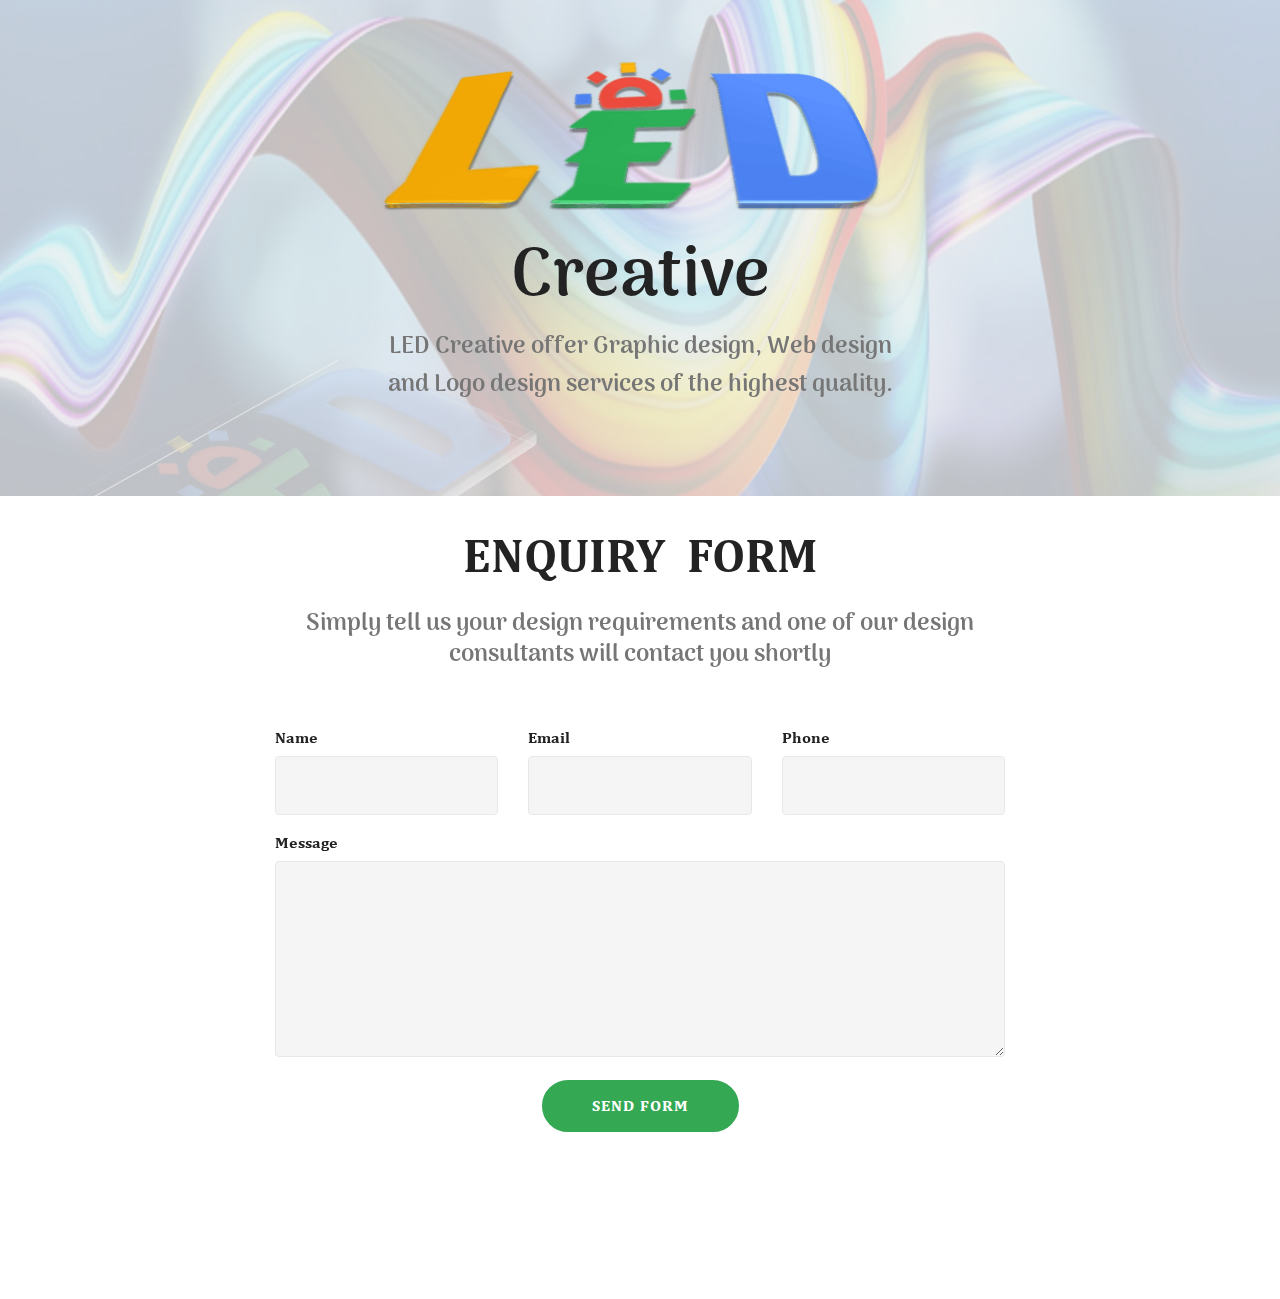
==== commit c3e47646: "create github pages" ====
--- a/index.html
+++ b/index.html
@@ -52,7 +52,7 @@
     </div>
 </section>
 
-<section class="engine"><a href="https://mobiri.se/u">bootstrap responsive templates</a></section><section class="mbr-section form1 cid-rmhwjZszlu" id="form1-1k">
+<section class="engine"><a href="https://mobiri.se/j">website templates</a></section><section class="mbr-section form1 cid-rmhwjZszlu" id="form1-1k">
 
     
 
@@ -60,8 +60,7 @@
     <div class="container">
         <div class="row justify-content-center">
             <div class="title col-12 col-lg-8">
-                <h2 class="mbr-section-title align-center pb-3 mbr-fonts-style display-2">
-                    CONTACT FORM
+                <h2 class="mbr-section-title align-center pb-3 mbr-fonts-style display-2">ENQUIRY &nbsp;FORM
                 </h2>
                 <h3 class="mbr-section-subtitle align-center mbr-light pb-3 mbr-fonts-style display-5">Simply tell us your design requirements and one of our design consultants will contact
  you shortly</h3>
@@ -73,7 +72,7 @@
             <div class="media-container-column col-lg-8" data-form-type="formoid">
                     <div data-form-alert="" hidden="">Thanks for filling out the form, we will get back to you shortly.</div>
             
-                    <form class="mbr-form" action="https://mobirise.com/" method="post" data-form-title="Mobirise Form"><input type="hidden" name="email" data-form-email="true" value="E0IP/scDD7Gdx4yopRcjKLuzeUsupEyTL84p9AzFwkOwVvbF67zRu4Oa1hdRJMFs2jdsyO1n7IqMVqlLz9TtXaIx+PLVU3Dbg5owDz9cqokpReXS7HLxAq/oiOAN06+8" data-form-field="Email">
+                    <form class="mbr-form" action="https://mobirise.com/" method="post" data-form-title="Mobirise Form"><input type="hidden" name="email" data-form-email="true" value="U7+ZmUBQz3go7RJ5oQZhI1FqLI5tfQFf+y0ASlmM1gmEjleun+8omh5Djn9PzgYNck8VtzwovaN2tXIP7wqB3jPPbjps+854ea8u2nvSM5g6iiFY4wQoEnUz3vDmIICe" data-form-field="Email">
                         <div class="row row-sm-offset">
                             <div class="col-md-4 multi-horizontal" data-for="name">
                                 <div class="form-group">
@@ -115,7 +114,7 @@
     <div class="container">
         <div class="media-container-row align-center mbr-white">
             <div class="col-12">
-                <p class="mbr-text mb-0 mbr-fonts-style display-7">Designed by -&nbsp;<a href="index.html#features2-1g" class="text-success">LED Creative</a>&nbsp;- Contact for Similar design &nbsp; - <a href="tel:+2348160413316" class="text-success">+23481604133160</a></p>
+                <p class="mbr-text mb-0 mbr-fonts-style display-7">Designed by -&nbsp;<a href="index.html" class="text-success">LED Creative</a>&nbsp;- Contact for Similar design &nbsp; - <a href="tel:+2348160413316" class="text-success">+23481604133160</a></p>
             </div>
         </div>
     </div>
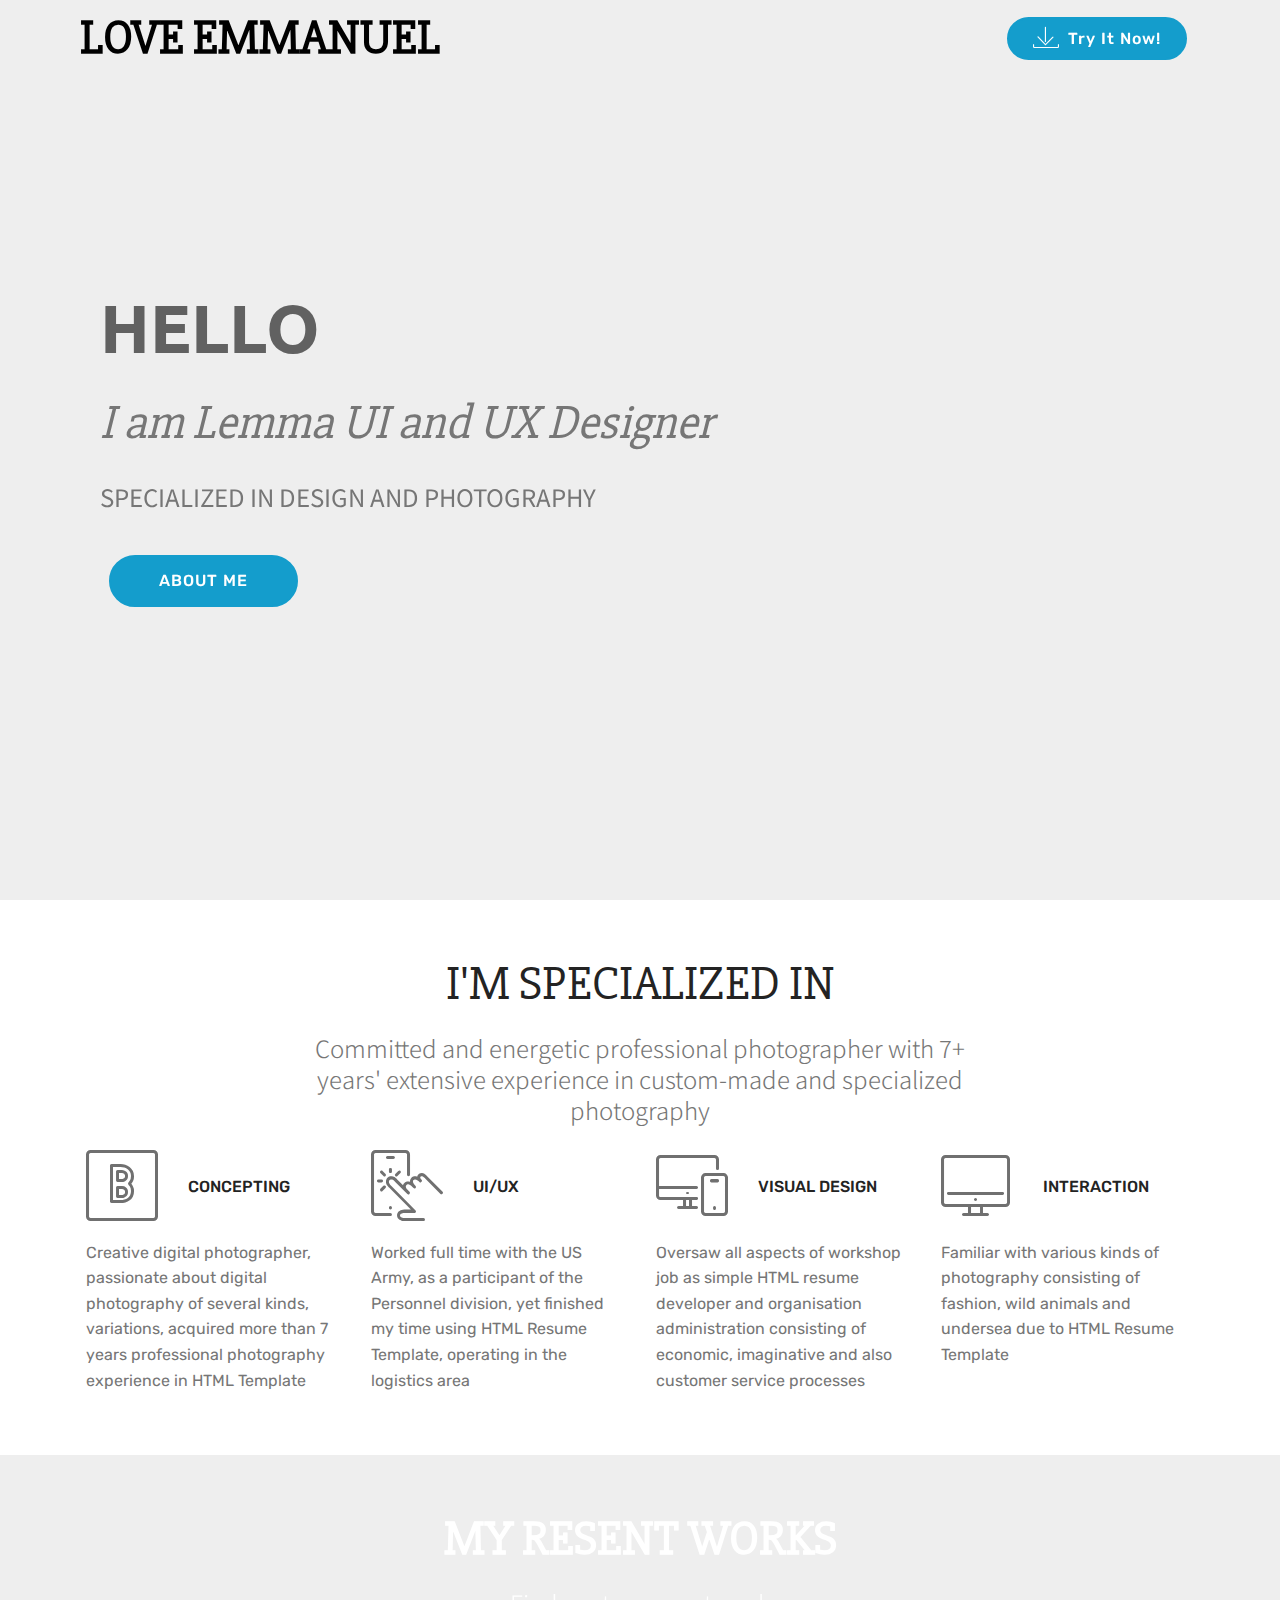
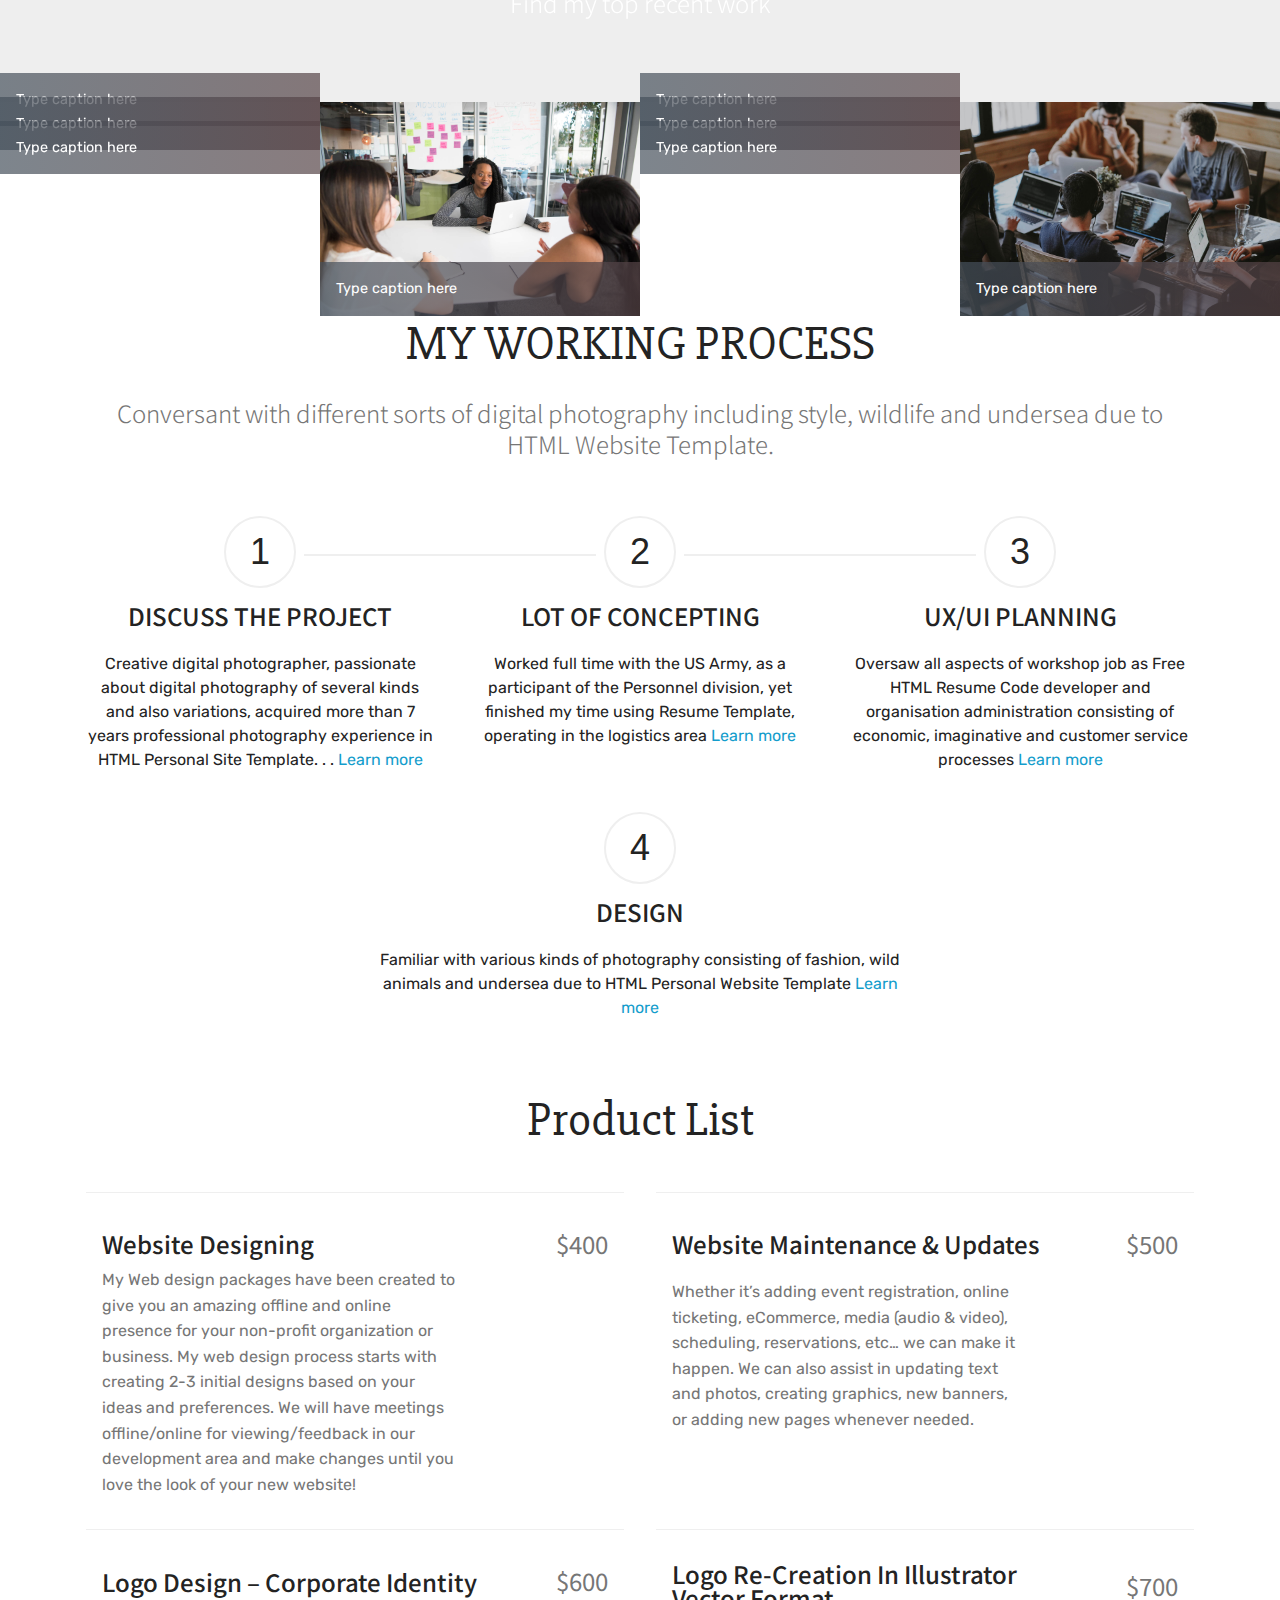
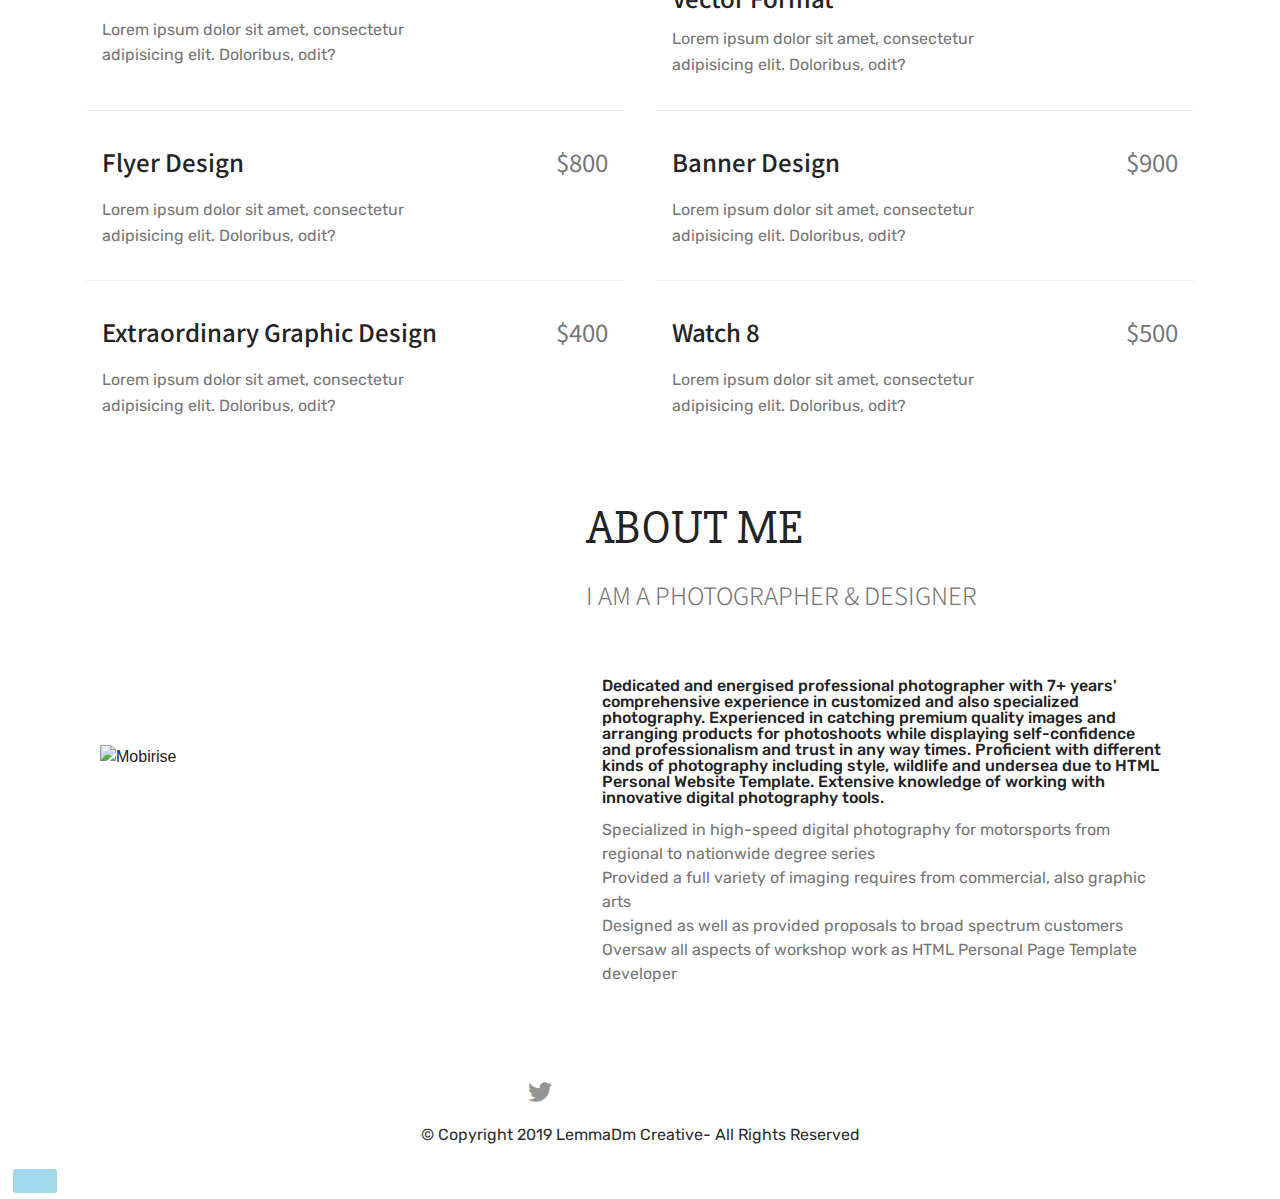
==== commit 9df801bc: "create github pages" ====
--- a/index.html
+++ b/index.html
@@ -1,111 +1,499 @@
 <!DOCTYPE html>
-<html >
+<html  >
 <head>
-  <!-- Site made with Mobirise Website Builder v4.8.1, https://mobirise.com -->
+  <!-- Site made with Mobirise Website Builder v4.10.4, https://mobirise.com -->
   <meta charset="UTF-8">
   <meta http-equiv="X-UA-Compatible" content="IE=edge">
-  <meta name="generator" content="Mobirise v4.8.1, mobirise.com">
+  <meta name="generator" content="Mobirise v4.10.4, mobirise.com">
   <meta name="viewport" content="width=device-width, initial-scale=1, minimum-scale=1">
-  <link rel="shortcut icon" href="assets/images/logo-128x83.png" type="image/x-icon">
-  <meta name="description" content="LED Creative Request Homepage">
-  <title>LED Creative</title>
+  <link rel="shortcut icon" href="assets/images/favicon-128x88.png" type="image/x-icon">
+  <meta name="description" content="">
+  
+  <title>Lemma UI & UX Designer</title>
+  <link rel="stylesheet" href="assets/web/assets/mobirise-icons/mobirise-icons.css">
   <link rel="stylesheet" href="assets/tether/tether.min.css">
   <link rel="stylesheet" href="assets/bootstrap/css/bootstrap.min.css">
   <link rel="stylesheet" href="assets/bootstrap/css/bootstrap-grid.min.css">
   <link rel="stylesheet" href="assets/bootstrap/css/bootstrap-reboot.min.css">
+  <link rel="stylesheet" href="assets/dropdown/css/style.css">
+  <link rel="stylesheet" href="assets/socicon/css/styles.css">
   <link rel="stylesheet" href="assets/theme/css/style.css">
-  <link href="assets/fonts/style.css" rel="stylesheet">
+  <link rel="stylesheet" href="assets/gallery/style.css">
   <link rel="stylesheet" href="assets/mobirise/css/mbr-additional.css" type="text/css">
   
   
   
 </head>
 <body>
-  <section class="features2 cid-rmhw0f7gpr mbr-parallax-background" id="features2-1g">
-
-    
-
-    <div class="mbr-overlay" style="opacity: 0.8; background-color: rgb(239, 239, 239);">
-    </div>
-    
+  <section class="menu cid-qTkzRZLJNu" once="menu" id="menu1-0">
+
+    
+
+    <nav class="navbar navbar-expand beta-menu navbar-dropdown align-items-center navbar-toggleable-sm bg-color transparent">
+        <button class="navbar-toggler navbar-toggler-right" type="button" data-toggle="collapse" data-target="#navbarSupportedContent" aria-controls="navbarSupportedContent" aria-expanded="false" aria-label="Toggle navigation">
+            <div class="hamburger">
+                <span></span>
+                <span></span>
+                <span></span>
+                <span></span>
+            </div>
+        </button>
+        <div class="menu-logo">
+            <div class="navbar-brand">
+                
+                <span class="navbar-caption-wrap"><a class="navbar-caption text-black display-2" href="https://mobirise.com">
+                        LOVE EMMANUEL</a></span>
+            </div>
+        </div>
+        <div class="collapse navbar-collapse" id="navbarSupportedContent">
+            
+            <div class="navbar-buttons mbr-section-btn">
+                <a class="btn btn-sm btn-primary display-4" href="https://mobirise.com">
+                    <span class="mbri-save mbr-iconfont mbr-iconfont-btn "></span>
+                    Try It Now!
+                </a>
+            </div>
+        </div>
+    </nav>
+</section>
+
+<section class="engine"><a href="https://mobirise.info/n">free simple web templates</a></section><section class="header9 cid-rvQmuwlR6W mbr-fullscreen mbr-parallax-background" id="header9-3">
+
+    
+
+    
+
+    <div class="container">
+        <div class="media-container-column mbr-white col-lg-8 col-md-10">
+            <h1 class="mbr-section-title align-left mbr-bold pb-3 mbr-fonts-style display-1">
+                HELLO
+            </h1>
+            <h3 class="mbr-section-subtitle align-left mbr-light pb-3 mbr-fonts-style display-2">
+                I am Lemma UI and UX Designer</h3>
+            <p class="mbr-text align-left pb-3 mbr-fonts-style display-5">
+                SPECIALIZED IN DESIGN AND PHOTOGRAPHY
+            </p>
+            <div class="mbr-section-btn align-left"><a class="btn btn-md btn-primary display-4" href="https://mobirise.co">ABOUT ME</a></div>
+        </div>
+    </div>
+
+    
+</section>
+
+<section class="mbr-section content4 cid-rvQowD9cVW" id="content4-6">
+
+    
+
     <div class="container">
         <div class="media-container-row">
-            <div class="card p-3 col-12 col-md-6">
-                <div class="card-wrapper">
-                    <div class="card-img">
-                        <img src="assets/images/logo-3d-1007x290.png" alt="Mobirise" title="">
-                    </div>
-                    <div class="card-box">
-                        <h4 class="card-title pb-3 mbr-fonts-style display-1">
-                            Creative</h4>
-                        <p class="mbr-text mbr-fonts-style display-5">LED Creative offer Graphic design, Web design and Logo design services of the highest quality.</p>
-                    </div>
-                </div>
-            </div>
-
-            
-
-            
-
-            
-        </div>
-    </div>
-</section>
-
-<section class="engine"><a href="https://mobiri.se/j">website templates</a></section><section class="mbr-section form1 cid-rmhwjZszlu" id="form1-1k">
+            <div class="title col-12 col-md-8">
+                <h2 class="align-center pb-3 mbr-fonts-style display-2">I'M SPECIALIZED IN</h2>
+                <h3 class="mbr-section-subtitle align-center mbr-light mbr-fonts-style display-5">Committed and energetic professional photographer with 7+ years' extensive experience in custom-made and specialized photography</h3>
+                
+            </div>
+        </div>
+    </div>
+</section>
+
+<section class="features10 cid-rvQohJKwyD" id="features10-4">
 
     
 
     
     <div class="container">
         <div class="row justify-content-center">
-            <div class="title col-12 col-lg-8">
-                <h2 class="mbr-section-title align-center pb-3 mbr-fonts-style display-2">ENQUIRY &nbsp;FORM
+            <div class="card p-3 col-12 col-md-6 col-lg-3">
+                <div class="media mb-3">
+                    <div class="card-img align-self-center">
+                        <span class="mbri-bootstrap mbr-iconfont"></span>
+                    </div>
+                    <h4 class="card-title media-body py-3 mbr-fonts-style display-7">
+                        CONCEPTING
+                    </h4>
+                </div>
+                <div class="card-box">
+                    <p class="mbr-text mbr-fonts-style display-7">Creative digital photographer, passionate about digital photography of several kinds, variations, acquired more than 7 years professional photography experience in HTML Template</p>
+                </div>
+            </div>
+
+            <div class="card p-3 col-12 col-md-6 col-lg-3">
+                <div class="media mb-3">
+                    <div class="card-img align-self-center">
+                        <span class="mbri-touch mbr-iconfont"></span>
+                    </div>
+                    <h4 class="card-title media-body py-3 mbr-fonts-style display-7">
+                        UI/UX
+                    </h4>
+                </div>
+                <div class="card-box">
+                    <p class="mbr-text mbr-fonts-style display-7">Worked full time with the US Army, as a participant of the Personnel division, yet finished my time using HTML Resume Template, operating in the logistics area</p>
+                </div>
+            </div>
+
+            <div class="card p-3 col-12 col-md-6 col-lg-3">
+                <div class="media mb-3">
+                    <div class="card-img align-self-center">
+                        <span class="mbri-responsive mbr-iconfont"></span>
+                    </div>
+                    <h4 class="card-title media-body py-3 mbr-fonts-style display-7">VISUAL DESIGN</h4>
+                </div>
+                <div class="card-box">
+                    <p class="mbr-text mbr-fonts-style display-7">Oversaw all aspects of workshop job as simple HTML resume developer and organisation administration consisting of economic, imaginative and also customer service processes</p>
+                </div>
+            </div>
+
+            <div class="card p-3 col-12 col-md-6 col-lg-3">
+                <div class="media mb-3">
+                    <div class="card-img align-self-center">
+                        <span class="mbri-desktop mbr-iconfont"></span>
+                    </div>
+                    <h4 class="card-title media-body py-3 mbr-fonts-style display-7">
+                        INTERACTION
+                    </h4>
+                </div>
+                <div class="card-box">
+                    <p class="mbr-text mbr-fonts-style display-7">Familiar with various kinds of photography consisting of fashion, wild animals and undersea due to HTML Resume Template</p>
+                </div>
+            </div>
+        </div>
+    </div>
+</section>
+
+<section class="mbr-section content5 cid-rvQKa74H5K mbr-parallax-background" id="content5-m">
+
+    
+
+    
+
+    <div class="container">
+        <div class="media-container-row">
+            <div class="title col-12 col-md-8">
+                <h2 class="align-center mbr-bold mbr-white pb-3 mbr-fonts-style display-2">
+                    MY RESENT WORKS</h2>
+                <h3 class="mbr-section-subtitle align-center mbr-light mbr-white pb-3 mbr-fonts-style display-5">
+                    Find my top recent work</h3>
+                
+                
+            </div>
+        </div>
+    </div>
+</section>
+
+<section class="mbr-gallery mbr-slider-carousel cid-rvQK6PhqCt" id="gallery3-l">
+
+    
+
+    <div>
+        <div><!-- Filter --><!-- Gallery --><div class="mbr-gallery-row"><div class="mbr-gallery-layout-default"><div><div><div class="mbr-gallery-item mbr-gallery-item--p0" data-video-url="false" data-tags="Awesome"><div href="#lb-gallery3-l" data-slide-to="0" data-toggle="modal"><img src="assets/images/background1.jpg" alt="" title=""><span class="icon-focus"></span><span class="mbr-gallery-title mbr-fonts-style display-7">Type caption here</span></div></div><div class="mbr-gallery-item mbr-gallery-item--p0" data-video-url="false" data-tags="Responsive"><div href="#lb-gallery3-l" data-slide-to="1" data-toggle="modal"><img src="assets/images/background2.jpg" alt="" title=""><span class="icon-focus"></span><span class="mbr-gallery-title mbr-fonts-style display-7">Type caption here</span></div></div><div class="mbr-gallery-item mbr-gallery-item--p0" data-video-url="false" data-tags="Creative"><div href="#lb-gallery3-l" data-slide-to="2" data-toggle="modal"><img src="assets/images/background3.jpg" alt="" title=""><span class="icon-focus"></span><span class="mbr-gallery-title mbr-fonts-style display-7">Type caption here</span></div></div><div class="mbr-gallery-item mbr-gallery-item--p0" data-video-url="false" data-tags="Animated"><div href="#lb-gallery3-l" data-slide-to="3" data-toggle="modal"><img src="assets/images/background4.jpg" alt="" title=""><span class="icon-focus"></span><span class="mbr-gallery-title mbr-fonts-style display-7">Type caption here</span></div></div><div class="mbr-gallery-item mbr-gallery-item--p0" data-video-url="false" data-tags="Awesome"><div href="#lb-gallery3-l" data-slide-to="4" data-toggle="modal"><img src="assets/images/background5.jpg" alt="" title=""><span class="icon-focus"></span><span class="mbr-gallery-title mbr-fonts-style display-7">Type caption here</span></div></div><div class="mbr-gallery-item mbr-gallery-item--p0" data-video-url="false" data-tags="Awesome"><div href="#lb-gallery3-l" data-slide-to="5" data-toggle="modal"><img src="assets/images/background6.jpg" alt="" title=""><span class="icon-focus"></span><span class="mbr-gallery-title mbr-fonts-style display-7">Type caption here</span></div></div><div class="mbr-gallery-item mbr-gallery-item--p0" data-video-url="false" data-tags="Responsive"><div href="#lb-gallery3-l" data-slide-to="6" data-toggle="modal"><img src="assets/images/background7.jpg" alt="" title=""><span class="icon-focus"></span><span class="mbr-gallery-title mbr-fonts-style display-7">Type caption here</span></div></div><div class="mbr-gallery-item mbr-gallery-item--p0" data-video-url="false" data-tags="Animated"><div href="#lb-gallery3-l" data-slide-to="7" data-toggle="modal"><img src="assets/images/background8.jpg" alt="" title=""><span class="icon-focus"></span><span class="mbr-gallery-title mbr-fonts-style display-7">Type caption here</span></div></div></div></div><div class="clearfix"></div></div></div><!-- Lightbox --><div data-app-prevent-settings="" class="mbr-slider modal fade carousel slide" tabindex="-1" data-keyboard="true" data-interval="false" id="lb-gallery3-l"><div class="modal-dialog"><div class="modal-content"><div class="modal-body"><ol class="carousel-indicators"><li data-app-prevent-settings="" data-target="#lb-gallery3-l" class=" active" data-slide-to="0"></li><li data-app-prevent-settings="" data-target="#lb-gallery3-l" data-slide-to="1"></li><li data-app-prevent-settings="" data-target="#lb-gallery3-l" data-slide-to="2"></li><li data-app-prevent-settings="" data-target="#lb-gallery3-l" data-slide-to="3"></li><li data-app-prevent-settings="" data-target="#lb-gallery3-l" data-slide-to="4"></li><li data-app-prevent-settings="" data-target="#lb-gallery3-l" data-slide-to="5"></li><li data-app-prevent-settings="" data-target="#lb-gallery3-l" data-slide-to="6"></li><li data-app-prevent-settings="" data-target="#lb-gallery3-l" data-slide-to="7"></li></ol><div class="carousel-inner"><div class="carousel-item active"><img src="assets/images/background1.jpg" alt="" title=""></div><div class="carousel-item"><img src="assets/images/background2.jpg" alt="" title=""></div><div class="carousel-item"><img src="assets/images/background3.jpg" alt="" title=""></div><div class="carousel-item"><img src="assets/images/background4.jpg" alt="" title=""></div><div class="carousel-item"><img src="assets/images/background5.jpg" alt="" title=""></div><div class="carousel-item"><img src="assets/images/background6.jpg" alt="" title=""></div><div class="carousel-item"><img src="assets/images/background7.jpg" alt="" title=""></div><div class="carousel-item"><img src="assets/images/background8.jpg" alt="" title=""></div></div><a class="carousel-control carousel-control-prev" role="button" data-slide="prev" href="#lb-gallery3-l"><span class="mbri-left mbr-iconfont" aria-hidden="true"></span><span class="sr-only">Previous</span></a><a class="carousel-control carousel-control-next" role="button" data-slide="next" href="#lb-gallery3-l"><span class="mbri-right mbr-iconfont" aria-hidden="true"></span><span class="sr-only">Next</span></a><a class="close" href="#" role="button" data-dismiss="modal"><span class="sr-only">Close</span></a></div></div></div></div></div>
+    </div>
+
+</section>
+
+<section class="step2 cid-rvQCxCHRRI" id="step2-9">
+
+    
+
+    
+    
+    <div class="container">
+        <h2 class="mbr-section-title pb-3 mbr-fonts-style align-center display-2">MY WORKING PROCESS</h2>
+        <h3 class="mbr-section-subtitle pb-5 mbr-fonts-style align-center display-5">Conversant with different sorts of digital photography including style, wildlife and undersea due to HTML Website Template.</h3>
+        <div class="step-container row justify-content-center">
+            <div class="card col-12 pb-4 col-md-4 separline">
+                <div class="step-element">
+                    <div class="step-wrapper pb-3">
+                        <h3 class="step d-flex align-items-center justify-content-center m-auto">
+                            1
+                        </h3>
+                    </div>          
+                    <div class="step-text-content align-center">
+                        <h4 class="mbr-step-title pb-3 mbr-fonts-style display-5">DISCUSS THE PROJECT</h4>
+                        <p class="mbr-step-text mbr-fonts-style display-7">
+                            Creative digital photographer, passionate about digital photography of several kinds and also variations, acquired more than 7 years professional photography experience in HTML Personal Site Template. . . <a href="http://www.lemmadm.com">Learn more</a></p>
+                    </div>
+                </div>
+            </div>
+
+            <div class="card col-12 separline pb-4 col-md-4">
+                <div class="step-element">
+                    <div class="step-wrapper pb-3">
+                        <h3 class="step d-flex align-items-center justify-content-center m-auto">
+                            2
+                        </h3>
+                    </div>          
+                    <div class="step-text-content align-center">
+                        <h4 class="mbr-step-title pb-3 mbr-fonts-style display-5">LOT OF CONCEPTING</h4>
+                        <p class="mbr-step-text mbr-fonts-style display-7">
+                            Worked full time with the US Army, as a participant of the Personnel division, yet finished my time using Resume Template, operating in the logistics area<a href="http://www.lemmadm.com"> Learn more</a></p>
+                    </div>
+                </div>
+            </div>
+
+            <div class="card col-md-4 col-12 separline pb-4">
+                <div class="step-element">
+                    <div class="step-wrapper pb-3">
+                        <h3 class="step d-flex align-items-center justify-content-center m-auto">
+                            3
+                        </h3>
+                    </div>          
+                    <div class="step-text-content align-center">
+                        <h4 class="mbr-step-title pb-3 mbr-fonts-style display-5">UX/UI PLANNING</h4>
+                        <p class="mbr-step-text mbr-fonts-style display-7">
+                            Oversaw all aspects of workshop job as Free HTML Resume Code developer and organisation administration consisting of economic, imaginative and customer service processes<a href="http://www.lemmadm.com"> Learn more</a></p>
+                    </div>
+                </div>
+            </div>
+
+            <div class="card col-12 separline last-child col-md-6">
+                <div class="step-element">
+                    <div class="step-wrapper pb-3">
+                        <h3 class="step d-flex align-items-center justify-content-center m-auto">
+                            4
+                        </h3>
+                    </div>          
+                    <div class="step-text-content align-center">
+                        <h4 class="mbr-step-title pb-3 mbr-fonts-style display-5">
+                            DESIGN
+                        </h4>
+                        <p class="mbr-step-text mbr-fonts-style display-7">
+                            Familiar with various kinds of photography consisting of fashion, wild animals and undersea due to HTML Personal Website Template<a href="http://www.lemmadm.com"> Learn more</a>
+                        </p>
+                    </div>
+                </div>
+            </div>
+            
+            
+            
+            
+            
+            
+            
+            
+            
+            
+        </div>
+    </div>
+</section>
+
+<section class="services3 cid-rvQKEcikAG" id="services3-n">
+    <!---->
+    
+    <!---->
+    <!--Overlay-->
+    
+    <!--Container-->
+    <div class="container">
+        <div class="row">
+            <!--Titles-->
+            <div class="title pb-5 col-12">
+                <h2 class="align-left mbr-fonts-style display-2">
+                    Product List
                 </h2>
-                <h3 class="mbr-section-subtitle align-center mbr-light pb-3 mbr-fonts-style display-5">Simply tell us your design requirements and one of our design consultants will contact
- you shortly</h3>
-            </div>
-        </div>
-    </div>
-    <div class="container">
-        <div class="row justify-content-center">
-            <div class="media-container-column col-lg-8" data-form-type="formoid">
-                    <div data-form-alert="" hidden="">Thanks for filling out the form, we will get back to you shortly.</div>
-            
-                    <form class="mbr-form" action="https://mobirise.com/" method="post" data-form-title="Mobirise Form"><input type="hidden" name="email" data-form-email="true" value="U7+ZmUBQz3go7RJ5oQZhI1FqLI5tfQFf+y0ASlmM1gmEjleun+8omh5Djn9PzgYNck8VtzwovaN2tXIP7wqB3jPPbjps+854ea8u2nvSM5g6iiFY4wQoEnUz3vDmIICe" data-form-field="Email">
-                        <div class="row row-sm-offset">
-                            <div class="col-md-4 multi-horizontal" data-for="name">
-                                <div class="form-group">
-                                    <label class="form-control-label mbr-fonts-style display-7" for="name-form1-1k">Name</label>
-                                    <input type="text" class="form-control" name="name" data-form-field="Name" required="" id="name-form1-1k">
+                
+            </div>
+            <!--Card-1-->
+            <div class="card px-3 col-12 col-md-6">
+                <div class="card-wrapper media-container-row media-container-row">
+                    <div class="card-box">
+                        <div class="top-line pb-1">
+                            <h4 class="card-title mbr-fonts-style display-5">Website Designing</h4>
+                            <p class="mbr-text card-title cost mbr-fonts-style m-0 display-5">
+                                $400<br>
+                            </p>
+                        </div>
+                        <div class="bottom-line">
+                            <p class="mbr-text mbr-fonts-style display-7">My Web design packages have been created to give you an amazing offline and online presence for your non-profit organization or business. My web design process starts with creating 2-3 initial designs based on your ideas and preferences. We will have meetings offline/online for viewing/feedback in our development area and make changes until you love the look of your new website! 
+                            </p>
+                        </div>
+                    </div>
+                </div>
+            </div>
+            <!--Card-2-->
+            <div class="card px-3 col-12 col-md-6">
+                <div class="card-wrapper media-container-row media-container-row">
+                    <div class="card-box">
+                        <div class="top-line pb-3">
+                            <h4 class="card-title mbr-fonts-style display-5">Website Maintenance &amp; Updates</h4>
+                            <p class="mbr-text card-title cost mbr-fonts-style m-0 display-5">
+                                $500
+                            </p>
+                        </div>
+                        <div class="bottom-line">
+                            <p class="mbr-text mbr-fonts-style display-7">
+                                Whether it’s adding event registration, online ticketing, eCommerce, media (audio &amp; video), scheduling, reservations, etc… we can make it happen. We can also assist in updating text and photos, creating graphics, new banners, or adding new pages whenever needed. 
+                            </p>
+                        </div>
+                    </div>
+                </div>
+            </div>
+            <!--Card-3-->
+            <div class="card px-3 col-12 col-md-6">
+                <div class="card-wrapper media-container-row media-container-row">
+                    <div class="card-box">
+                        <div class="top-line pb-3">
+                            <h4 class="card-title mbr-fonts-style display-5">Logo Design – Corporate Identity</h4>
+                            <p class="mbr-text card-title cost mbr-fonts-style m-0 display-5">
+                                $600
+                            </p>
+                        </div>
+                        <div class="bottom-line">
+                            <p class="mbr-text mbr-fonts-style display-7">
+                                Lorem ipsum dolor sit amet, consectetur adipisicing elit. Doloribus, odit?
+                            </p>
+                        </div>
+                    </div>
+                </div>
+            </div>
+            <!--Card-4-->
+            <div class="card px-3 col-12 col-md-6">
+                <div class="card-wrapper media-container-row media-container-row">
+                    <div class="card-box">
+                        <div class="top-line pb-3">
+                            <h4 class="card-title mbr-fonts-style display-5">Logo Re-Creation In Illustrator Vector Format</h4>
+                            <p class="mbr-text card-title cost mbr-fonts-style m-0 display-5">
+                                $700
+                            </p>
+                        </div>
+                        <div class="bottom-line">
+                            <p class="mbr-text mbr-fonts-style display-7">
+                                Lorem ipsum dolor sit amet, consectetur adipisicing elit. Doloribus, odit?
+                            </p>
+                        </div>
+                    </div>
+                </div>
+            </div>
+            <!--Card-5-->
+            <div class="card px-3 col-12 col-md-6">
+                <div class="card-wrapper media-container-row media-container-row">
+                    <div class="card-box">
+                        <div class="top-line pb-3">
+                            <h4 class="card-title mbr-fonts-style display-5">Flyer Design</h4>
+                            <p class="mbr-text card-title cost mbr-fonts-style m-0 display-5">
+                                $800
+                            </p>
+                        </div>
+                        <div class="bottom-line">
+                            <p class="mbr-text mbr-fonts-style display-7">
+                                Lorem ipsum dolor sit amet, consectetur adipisicing elit. Doloribus, odit?
+                            </p>
+                        </div>
+                    </div>
+                </div>
+            </div>
+            <!--Card-6-->
+            <div class="card px-3 col-12 col-md-6">
+                <div class="card-wrapper media-container-row media-container-row">
+                    <div class="card-box">
+                        <div class="top-line pb-3">
+                            <h4 class="card-title mbr-fonts-style display-5">Banner Design</h4>
+                            <p class="mbr-text card-title cost mbr-fonts-style m-0 display-5">
+                                $900
+                            </p>
+                        </div>
+                        <div class="bottom-line">
+                            <p class="mbr-text mbr-fonts-style display-7">
+                                Lorem ipsum dolor sit amet, consectetur adipisicing elit. Doloribus, odit?
+                            </p>
+                        </div>
+                    </div>
+                </div>
+            </div>
+            <!--Card-7-->
+            <div class="card px-3 col-12 col-md-6">
+                <div class="card-wrapper media-container-row media-container-row">
+                    <div class="card-box">
+                        <div class="top-line pb-3">
+                            <h4 class="card-title mbr-fonts-style display-5">Extraordinary Graphic Design</h4>
+                            <p class="mbr-text card-title cost mbr-fonts-style m-0 display-5">
+                                $400
+                            </p>
+                        </div>
+                        <div class="bottom-line">
+                            <p class="mbr-text mbr-fonts-style display-7">
+                                Lorem ipsum dolor sit amet, consectetur adipisicing elit. Doloribus, odit?
+                            </p>
+                        </div>
+                    </div>
+                </div>
+            </div>
+            <!--Card-8-->
+            <div class="card px-3 col-12 col-md-6">
+                <div class="card-wrapper media-container-row media-container-row">
+                    <div class="card-box">
+                        <div class="top-line pb-3">
+                            <h4 class="card-title mbr-fonts-style display-5">
+                                Watch 8
+                            </h4>
+                            <p class="mbr-text card-title cost mbr-fonts-style m-0 display-5">
+                                $500
+                            </p>
+                        </div>
+                        <div class="bottom-line">
+                            <p class="mbr-text mbr-fonts-style display-7">
+                                Lorem ipsum dolor sit amet, consectetur adipisicing elit. Doloribus, odit?
+                            </p>
+                        </div>
+                    </div>
+                </div>
+            </div>
+            <!--Card-9-->
+            
+            <!--Card-10-->
+            
+            <!--Card-11-->
+            
+            <!--Card-12-->
+            
+        </div>
+    </div>
+</section>
+
+<section class="features11 cid-rvQDU191mv" id="features11-a">
+
+    
+
+    
+
+    <div class="container">   
+        <div class="col-md-12">
+            <div class="media-container-row">
+                <div class="mbr-figure m-auto" style="width: 45%;">
+                    <img src="assets/images/background9.jpg" alt="Mobirise" title="">
+                </div>
+                <div class=" align-left aside-content">
+                    <h2 class="mbr-title pt-2 mbr-fonts-style display-2">ABOUT ME</h2>
+                    <div class="mbr-section-text">
+                        <p class="mbr-text mb-5 pt-3 mbr-light mbr-fonts-style display-5">
+                        I AM A PHOTOGRAPHER &amp; DESIGNER
+                        </p>
+                    </div>
+
+                    <div class="block-content">
+                        <div class="card p-3 pr-3">
+                            <div class="media">
+                                     
+                                <div class="media-body">
+                                    <h4 class="card-title mbr-fonts-style display-7">Dedicated and energised professional photographer with 7+ years' comprehensive experience in customized and also specialized photography. Experienced in catching premium quality images and arranging products for photoshoots while displaying self-confidence and professionalism and trust in any way times. Proficient with different kinds of photography including style, wildlife and undersea due to HTML Personal Website Template. Extensive knowledge of working with innovative digital photography tools.</h4>
                                 </div>
+                            </div>                
+
+                            <div class="card-box">
+                                <p class="block-text mbr-fonts-style display-7">Specialized in high-speed digital photography for motorsports from regional to nationwide degree series
+<br>Provided a full variety of imaging requires from commercial, also graphic arts
+<br>Designed as well as provided proposals to broad spectrum customers
+<br>Oversaw all aspects of workshop work as HTML Personal Page Template developer</p>
                             </div>
-                            <div class="col-md-4 multi-horizontal" data-for="email">
-                                <div class="form-group">
-                                    <label class="form-control-label mbr-fonts-style display-7" for="email-form1-1k">Email</label>
-                                    <input type="email" class="form-control" name="email" data-form-field="Email" required="" id="email-form1-1k">
-                                </div>
-                            </div>
-                            <div class="col-md-4 multi-horizontal" data-for="phone">
-                                <div class="form-group">
-                                    <label class="form-control-label mbr-fonts-style display-7" for="phone-form1-1k">Phone</label>
-                                    <input type="tel" class="form-control" name="phone" data-form-field="Phone" id="phone-form1-1k">
-                                </div>
-                            </div>
-                        </div>
-                        <div class="form-group" data-for="message">
-                            <label class="form-control-label mbr-fonts-style display-7" for="message-form1-1k">Message</label>
-                            <textarea type="text" class="form-control" name="message" rows="7" data-form-field="Message" id="message-form1-1k"></textarea>
-                        </div>
-            
-                        <span class="input-group-btn"><button href="" type="submit" class="btn btn-form btn-success display-4">SEND FORM</button></span>
-                    </form>
-            </div>
-        </div>
-    </div>
-</section>
-
-<section once="" class="cid-rmhFyx0mWE mbr-reveal" id="footer6-1l">
+                        </div>
+
+                        
+                    </div>
+                </div>
+            </div>
+        </div> 
+    </div>          
+</section>
+
+<section once="footers" class="cid-rvQGyw7h2J" id="footer7-b">
 
     
 
@@ -113,8 +501,45 @@
 
     <div class="container">
         <div class="media-container-row align-center mbr-white">
-            <div class="col-12">
-                <p class="mbr-text mb-0 mbr-fonts-style display-7">Designed by -&nbsp;<a href="index.html" class="text-success">LED Creative</a>&nbsp;- Contact for Similar design &nbsp; - <a href="tel:+2348160413316" class="text-success">+23481604133160</a></p>
+            
+            <div class="row social-row">
+                <div class="social-list align-right pb-2">
+                    
+                    
+                    
+                    
+                    
+                    
+                <div class="soc-item">
+                        <a href="https://twitter.com/mobirise" target="_blank">
+                            <span class="mbr-iconfont mbr-iconfont-social socicon-twitter socicon" style="color: rgb(46, 46, 46); fill: rgb(46, 46, 46);"></span>
+                        </a>
+                    </div><div class="soc-item">
+                        <a href="https://www.facebook.com/pages/Mobirise/1616226671953247" target="_blank">
+                            <span class="socicon-facebook socicon mbr-iconfont mbr-iconfont-social"></span>
+                        </a>
+                    </div><div class="soc-item">
+                        <a href="https://www.youtube.com/c/mobirise" target="_blank">
+                            <span class="socicon-youtube socicon mbr-iconfont mbr-iconfont-social"></span>
+                        </a>
+                    </div><div class="soc-item">
+                        <a href="https://instagram.com/mobirise" target="_blank">
+                            <span class="socicon-instagram socicon mbr-iconfont mbr-iconfont-social"></span>
+                        </a>
+                    </div><div class="soc-item">
+                        <a href="https://plus.google.com/u/0/+Mobirise" target="_blank">
+                            <span class="socicon-googleplus socicon mbr-iconfont mbr-iconfont-social"></span>
+                        </a>
+                    </div><div class="soc-item">
+                        <a href="https://www.behance.net/Mobirise" target="_blank">
+                            <span class="socicon-behance socicon mbr-iconfont mbr-iconfont-social"></span>
+                        </a>
+                    </div></div>
+            </div>
+            <div class="row row-copirayt">
+                <p class="mbr-text mb-0 mbr-fonts-style mbr-white align-center display-7">
+                    © Copyright 2019 LemmaDm Creative- All Rights Reserved
+                </p>
             </div>
         </div>
     </div>
@@ -126,10 +551,23 @@
   <script src="assets/tether/tether.min.js"></script>
   <script src="assets/bootstrap/js/bootstrap.min.js"></script>
   <script src="assets/smoothscroll/smooth-scroll.js"></script>
+  <script src="assets/dropdown/js/nav-dropdown.js"></script>
+  <script src="assets/dropdown/js/navbar-dropdown.js"></script>
+  <script src="assets/touchswipe/jquery.touch-swipe.min.js"></script>
+  <script src="assets/masonry/masonry.pkgd.min.js"></script>
+  <script src="assets/imagesloaded/imagesloaded.pkgd.min.js"></script>
+  <script src="assets/bootstrapcarouselswipe/bootstrap-carousel-swipe.js"></script>
+  <script src="assets/vimeoplayer/jquery.mb.vimeo_player.js"></script>
   <script src="assets/parallax/jarallax.min.js"></script>
   <script src="assets/theme/js/script.js"></script>
-  <script src="assets/formoid/formoid.min.js"></script>
+  <script src="assets/gallery/player.min.js"></script>
+  <script src="assets/gallery/script.js"></script>
+  <script src="assets/slidervideo/script.js"></script>
   
   
+
+
+<!-- Back to top -->
+<span id="top-link-block" class="hidden"><a href="javascript://"  onclick="$('html,body').animate({scrollTop:0},'slow');return false;" class="btn btn-primary"><span class="glyphicon glyphicon-menu-up"></span></a></span><script>if(($(window).height()+100)<$(document).height()){$('#top-link-block').removeClass('hidden').affix({offset:{top:100}});}</script><style>#top-link-block>.btn{font-size:1.5em!important;opacity:0.4!important;padding:10px 20px!important}#top-link-block.affix-top{position:absolute;bottom:-82px;right:10px;}#top-link-block.affix{position:fixed;bottom:18px;right:10px;z-index:999;}</style>
 </body>
 </html>--- a/assets/web/assets/mobirise-icons/mobirise-icons.css
+++ b/assets/web/assets/mobirise-icons/mobirise-icons.css
@@ -0,0 +1,476 @@
+@font-face {
+  font-family: 'MobiriseIcons';
+  src:  url('mobirise-icons.eot?spat4u');
+  src:  url('mobirise-icons.eot?spat4u#iefix') format('embedded-opentype'),
+    url('mobirise-icons.ttf?spat4u') format('truetype'),
+    url('mobirise-icons.woff?spat4u') format('woff'),
+    url('mobirise-icons.svg?spat4u#MobiriseIcons') format('svg');
+  font-weight: normal;
+  font-style: normal;
+}
+
+[class^="mbri-"], [class*=" mbri-"] {
+  /* use !important to prevent issues with browser extensions that change fonts */
+  font-family: MobiriseIcons !important;
+  speak: none;
+  font-style: normal;
+  font-weight: normal;
+  font-variant: normal;
+  text-transform: none;
+  line-height: 1;
+
+  /* Better Font Rendering =========== */
+  -webkit-font-smoothing: antialiased;
+  -moz-osx-font-smoothing: grayscale;
+}
+
+.mbri-add-submenu:before {
+  content: "\e900";
+}
+.mbri-alert:before {
+  content: "\e901";
+}
+.mbri-align-center:before {
+  content: "\e902";
+}
+.mbri-align-justify:before {
+  content: "\e903";
+}
+.mbri-align-left:before {
+  content: "\e904";
+}
+.mbri-align-right:before {
+  content: "\e905";
+}
+.mbri-android:before {
+  content: "\e906";
+}
+.mbri-apple:before {
+  content: "\e907";
+}
+.mbri-arrow-down:before {
+  content: "\e908";
+}
+.mbri-arrow-next:before {
+  content: "\e909";
+}
+.mbri-arrow-prev:before {
+  content: "\e90a";
+}
+.mbri-arrow-up:before {
+  content: "\e90b";
+}
+.mbri-bold:before {
+  content: "\e90c";
+}
+.mbri-bookmark:before {
+  content: "\e90d";
+}
+.mbri-bootstrap:before {
+  content: "\e90e";
+}
+.mbri-briefcase:before {
+  content: "\e90f";
+}
+.mbri-browse:before {
+  content: "\e910";
+}
+.mbri-bulleted-list:before {
+  content: "\e911";
+}
+.mbri-calendar:before {
+  content: "\e912";
+}
+.mbri-camera:before {
+  content: "\e913";
+}
+.mbri-cart-add:before {
+  content: "\e914";
+}
+.mbri-cart-full:before {
+  content: "\e915";
+}
+.mbri-cash:before {
+  content: "\e916";
+}
+.mbri-change-style:before {
+  content: "\e917";
+}
+.mbri-chat:before {
+  content: "\e918";
+}
+.mbri-clock:before {
+  content: "\e919";
+}
+.mbri-close:before {
+  content: "\e91a";
+}
+.mbri-cloud:before {
+  content: "\e91b";
+}
+.mbri-code:before {
+  content: "\e91c";
+}
+.mbri-contact-form:before {
+  content: "\e91d";
+}
+.mbri-credit-card:before {
+  content: "\e91e";
+}
+.mbri-cursor-click:before {
+  content: "\e91f";
+}
+.mbri-cust-feedback:before {
+  content: "\e920";
+}
+.mbri-database:before {
+  content: "\e921";
+}
+.mbri-delivery:before {
+  content: "\e922";
+}
+.mbri-desktop:before {
+  content: "\e923";
+}
+.mbri-devices:before {
+  content: "\e924";
+}
+.mbri-down:before {
+  content: "\e925";
+}
+.mbri-download:before {
+  content: "\e989";
+}
+.mbri-drag-n-drop:before {
+  content: "\e927";
+}
+.mbri-drag-n-drop2:before {
+  content: "\e928";
+}
+.mbri-edit:before {
+  content: "\e929";
+}
+.mbri-edit2:before {
+  content: "\e92a";
+}
+.mbri-error:before {
+  content: "\e92b";
+}
+.mbri-extension:before {
+  content: "\e92c";
+}
+.mbri-features:before {
+  content: "\e92d";
+}
+.mbri-file:before {
+  content: "\e92e";
+}
+.mbri-flag:before {
+  content: "\e92f";
+}
+.mbri-folder:before {
+  content: "\e930";
+}
+.mbri-gift:before {
+  content: "\e931";
+}
+.mbri-github:before {
+  content: "\e932";
+}
+.mbri-globe:before {
+  content: "\e933";
+}
+.mbri-globe-2:before {
+  content: "\e934";
+}
+.mbri-growing-chart:before {
+  content: "\e935";
+}
+.mbri-hearth:before {
+  content: "\e936";
+}
+.mbri-help:before {
+  content: "\e937";
+}
+.mbri-home:before {
+  content: "\e938";
+}
+.mbri-hot-cup:before {
+  content: "\e939";
+}
+.mbri-idea:before {
+  content: "\e93a";
+}
+.mbri-image-gallery:before {
+  content: "\e93b";
+}
+.mbri-image-slider:before {
+  content: "\e93c";
+}
+.mbri-info:before {
+  content: "\e93d";
+}
+.mbri-italic:before {
+  content: "\e93e";
+}
+.mbri-key:before {
+  content: "\e93f";
+}
+.mbri-laptop:before {
+  content: "\e940";
+}
+.mbri-layers:before {
+  content: "\e941";
+}
+.mbri-left-right:before {
+  content: "\e942";
+}
+.mbri-left:before {
+  content: "\e943";
+}
+.mbri-letter:before {
+  content: "\e944";
+}
+.mbri-like:before {
+  content: "\e945";
+}
+.mbri-link:before {
+  content: "\e946";
+}
+.mbri-lock:before {
+  content: "\e947";
+}
+.mbri-login:before {
+  content: "\e948";
+}
+.mbri-logout:before {
+  content: "\e949";
+}
+.mbri-magic-stick:before {
+  content: "\e94a";
+}
+.mbri-map-pin:before {
+  content: "\e94b";
+}
+.mbri-menu:before {
+  content: "\e94c";
+}
+.mbri-mobile:before {
+  content: "\e94d";
+}
+.mbri-mobile2:before {
+  content: "\e94e";
+}
+.mbri-mobirise:before {
+  content: "\e94f";
+}
+.mbri-more-horizontal:before {
+  content: "\e950";
+}
+.mbri-more-vertical:before {
+  content: "\e951";
+}
+.mbri-music:before {
+  content: "\e952";
+}
+.mbri-new-file:before {
+  content: "\e953";
+}
+.mbri-numbered-list:before {
+  content: "\e954";
+}
+.mbri-opened-folder:before {
+  content: "\e955";
+}
+.mbri-pages:before {
+  content: "\e956";
+}
+.mbri-paper-plane:before {
+  content: "\e957";
+}
+.mbri-paperclip:before {
+  content: "\e958";
+}
+.mbri-photo:before {
+  content: "\e959";
+}
+.mbri-photos:before {
+  content: "\e95a";
+}
+.mbri-pin:before {
+  content: "\e95b";
+}
+.mbri-play:before {
+  content: "\e95c";
+}
+.mbri-plus:before {
+  content: "\e95d";
+}
+.mbri-preview:before {
+  content: "\e95e";
+}
+.mbri-print:before {
+  content: "\e95f";
+}
+.mbri-protect:before {
+  content: "\e960";
+}
+.mbri-question:before {
+  content: "\e961";
+}
+.mbri-quote-left:before {
+  content: "\e962";
+}
+.mbri-quote-right:before {
+  content: "\e963";
+}
+.mbri-refresh:before {
+  content: "\e964";
+}
+.mbri-responsive:before {
+  content: "\e965";
+}
+.mbri-right:before {
+  content: "\e966";
+}
+.mbri-rocket:before {
+  content: "\e967";
+}
+.mbri-sad-face:before {
+  content: "\e968";
+}
+.mbri-sale:before {
+  content: "\e969";
+}
+.mbri-save:before {
+  content: "\e96a";
+}
+.mbri-search:before {
+  content: "\e96b";
+}
+.mbri-setting:before {
+  content: "\e96c";
+}
+.mbri-setting2:before {
+  content: "\e96d";
+}
+.mbri-setting3:before {
+  content: "\e96e";
+}
+.mbri-share:before {
+  content: "\e96f";
+}
+.mbri-shopping-bag:before {
+  content: "\e970";
+}
+.mbri-shopping-basket:before {
+  content: "\e971";
+}
+.mbri-shopping-cart:before {
+  content: "\e972";
+}
+.mbri-sites:before {
+  content: "\e973";
+}
+.mbri-smile-face:before {
+  content: "\e974";
+}
+.mbri-speed:before {
+  content: "\e975";
+}
+.mbri-star:before {
+  content: "\e976";
+}
+.mbri-success:before {
+  content: "\e977";
+}
+.mbri-sun:before {
+  content: "\e978";
+}
+.mbri-sun2:before {
+  content: "\e979";
+}
+.mbri-tablet:before {
+  content: "\e97a";
+}
+.mbri-tablet-vertical:before {
+  content: "\e97b";
+}
+.mbri-target:before {
+  content: "\e97c";
+}
+.mbri-timer:before {
+  content: "\e97d";
+}
+.mbri-to-ftp:before {
+  content: "\e97e";
+}
+.mbri-to-local-drive:before {
+  content: "\e97f";
+}
+.mbri-touch-swipe:before {
+  content: "\e980";
+}
+.mbri-touch:before {
+  content: "\e981";
+}
+.mbri-trash:before {
+  content: "\e982";
+}
+.mbri-underline:before {
+  content: "\e983";
+}
+.mbri-unlink:before {
+  content: "\e984";
+}
+.mbri-unlock:before {
+  content: "\e985";
+}
+.mbri-up-down:before {
+  content: "\e986";
+}
+.mbri-up:before {
+  content: "\e987";
+}
+.mbri-update:before {
+  content: "\e988";
+}
+.mbri-upload:before {
+ content: "\e926"; 
+}
+.mbri-user:before {
+  content: "\e98a";
+}
+.mbri-user2:before {
+  content: "\e98b";
+}
+.mbri-users:before {
+  content: "\e98c";
+}
+.mbri-video:before {
+  content: "\e98d";
+}
+.mbri-video-play:before {
+  content: "\e98e";
+}
+.mbri-watch:before {
+  content: "\e98f";
+}
+.mbri-website-theme:before {
+  content: "\e990";
+}
+.mbri-wifi:before {
+  content: "\e991";
+}
+.mbri-windows:before {
+  content: "\e992";
+}
+.mbri-zoom-out:before {
+  content: "\e993";
+}
+.mbri-redo:before {
+  content: "\e994";
+}
+.mbri-undo:before {
+  content: "\e995";
+}
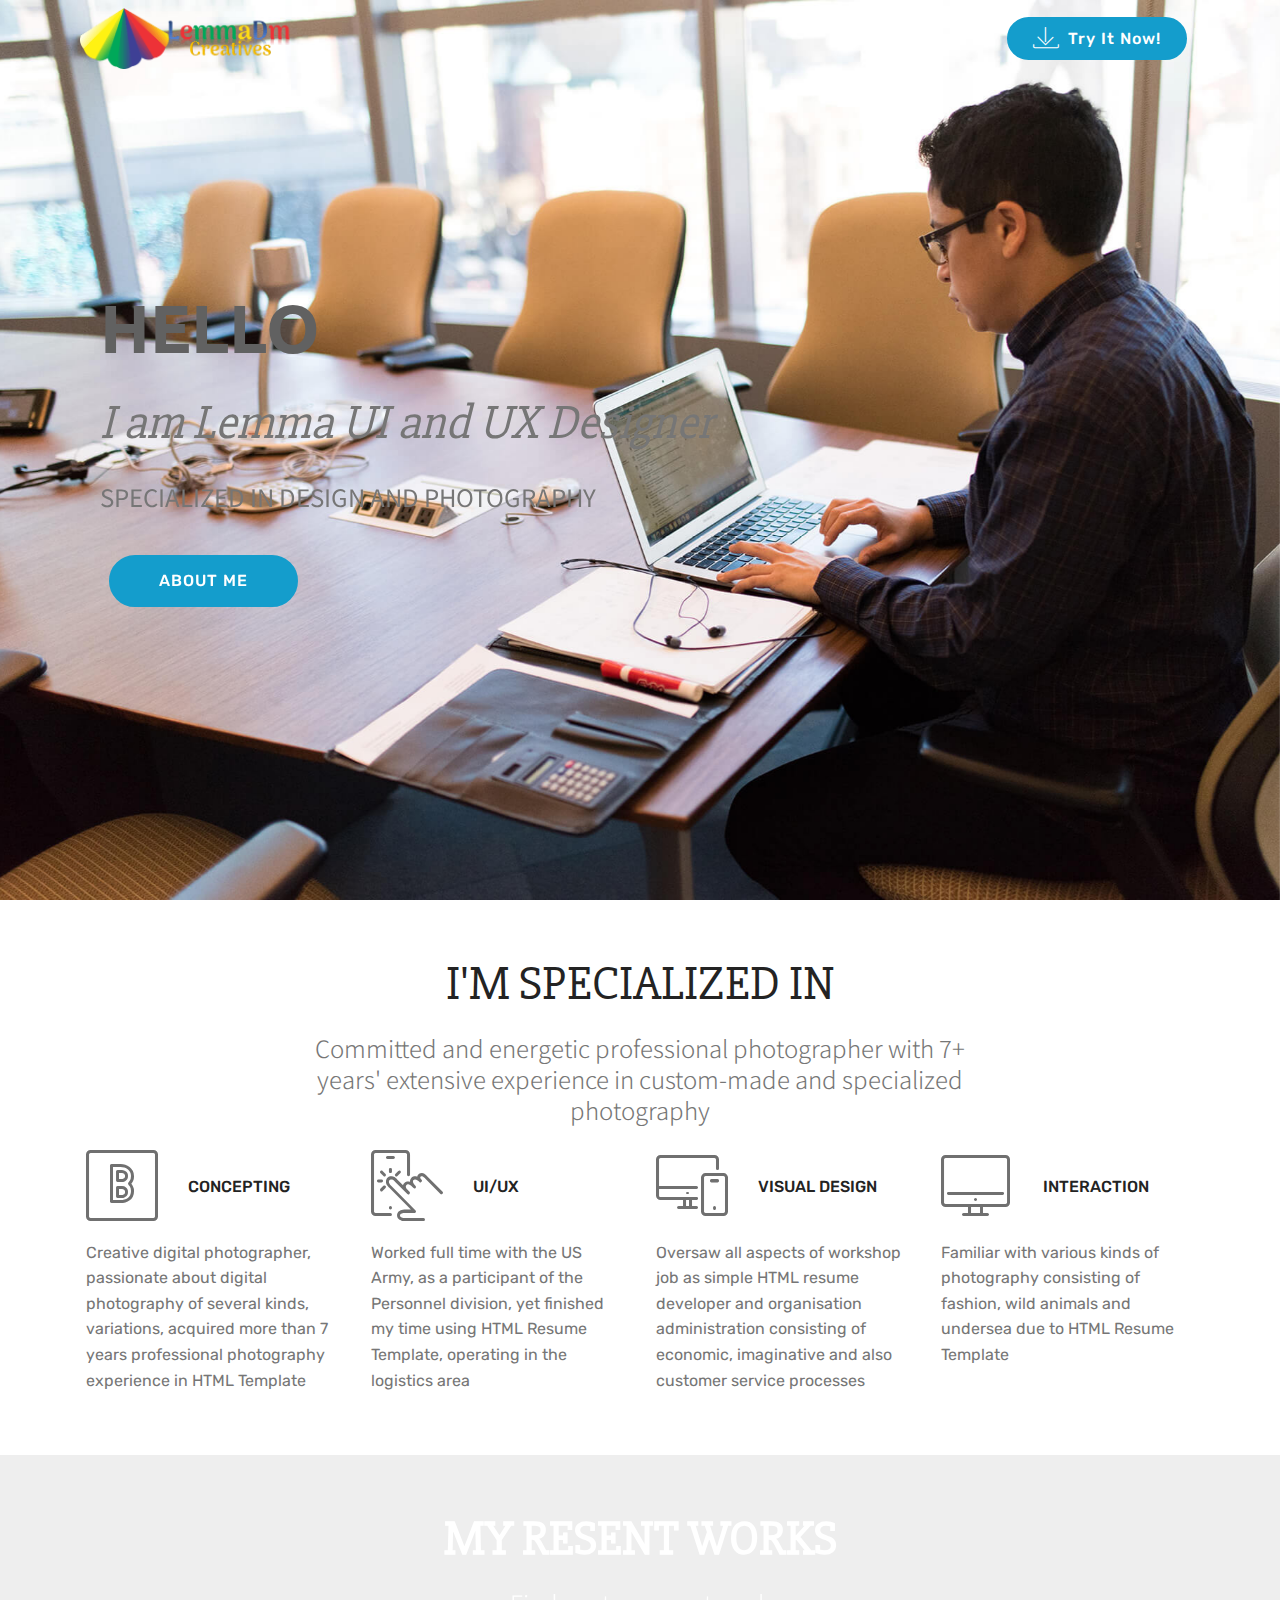
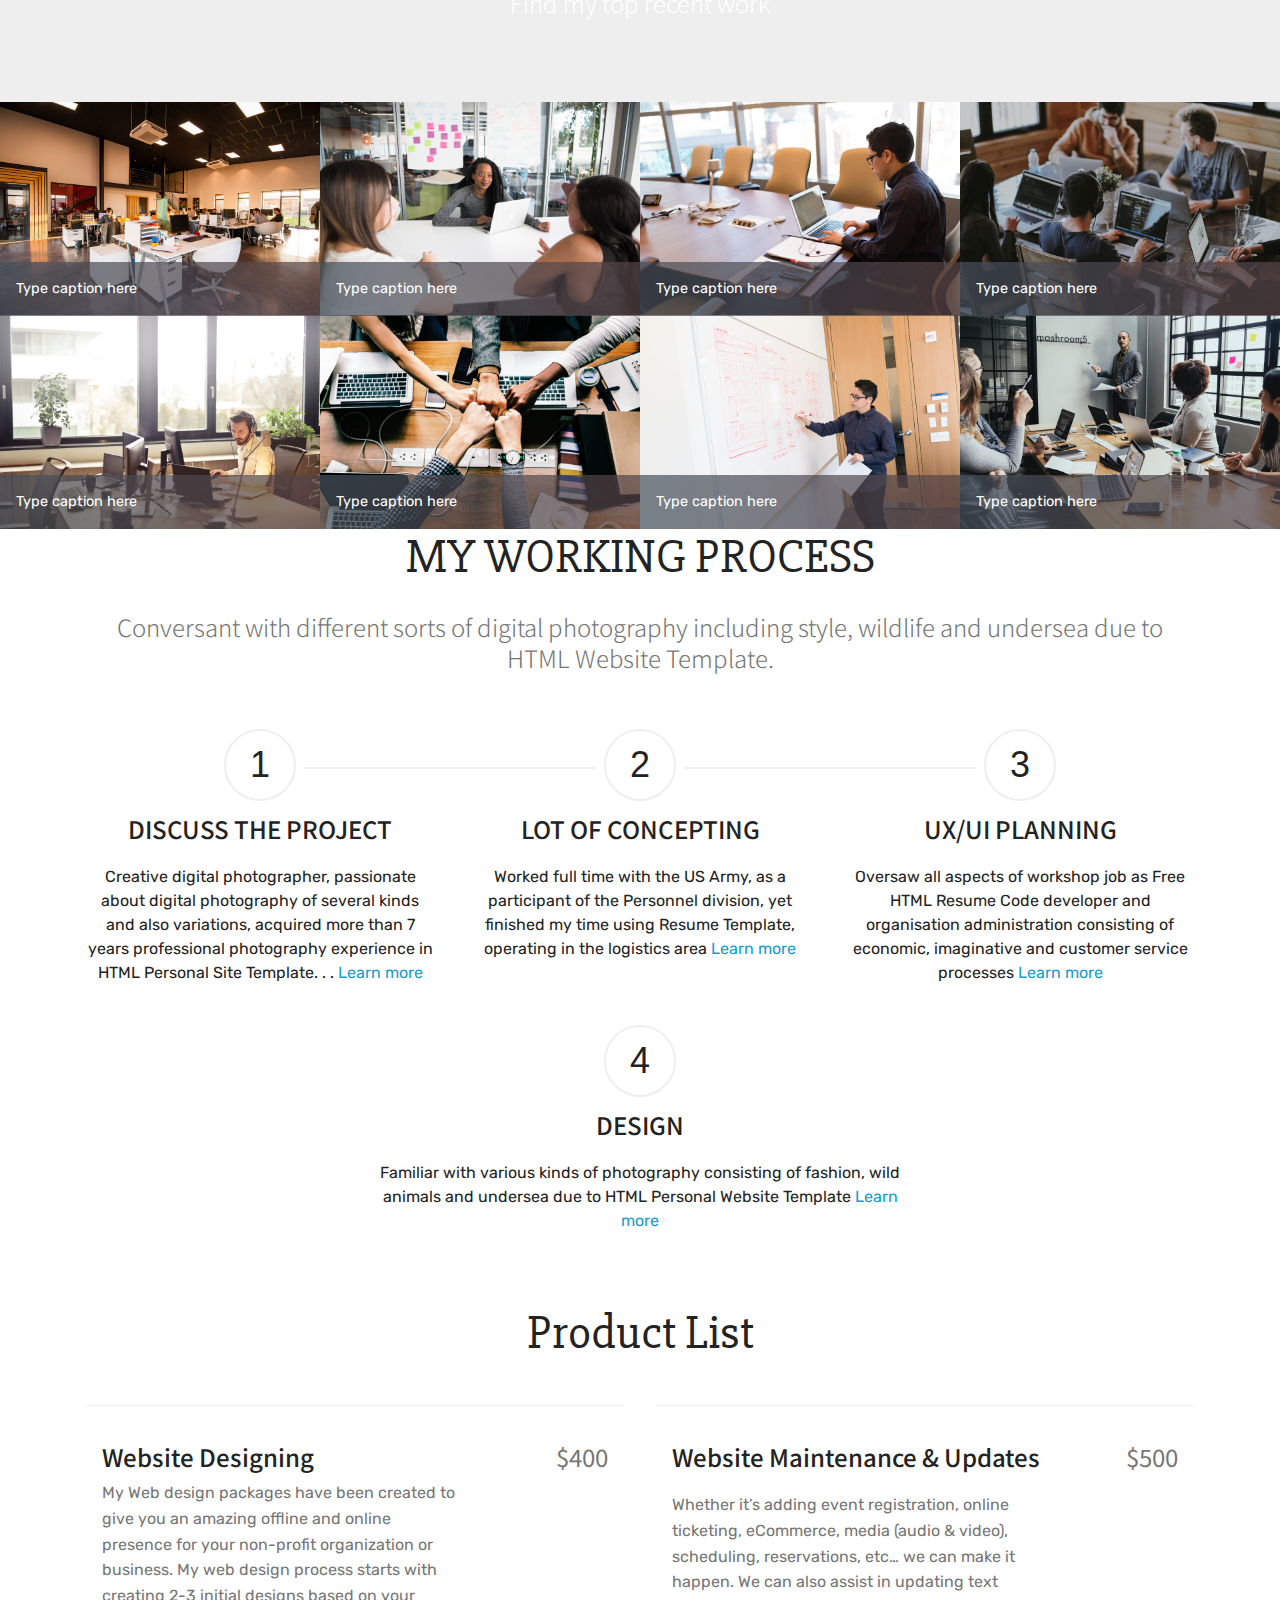
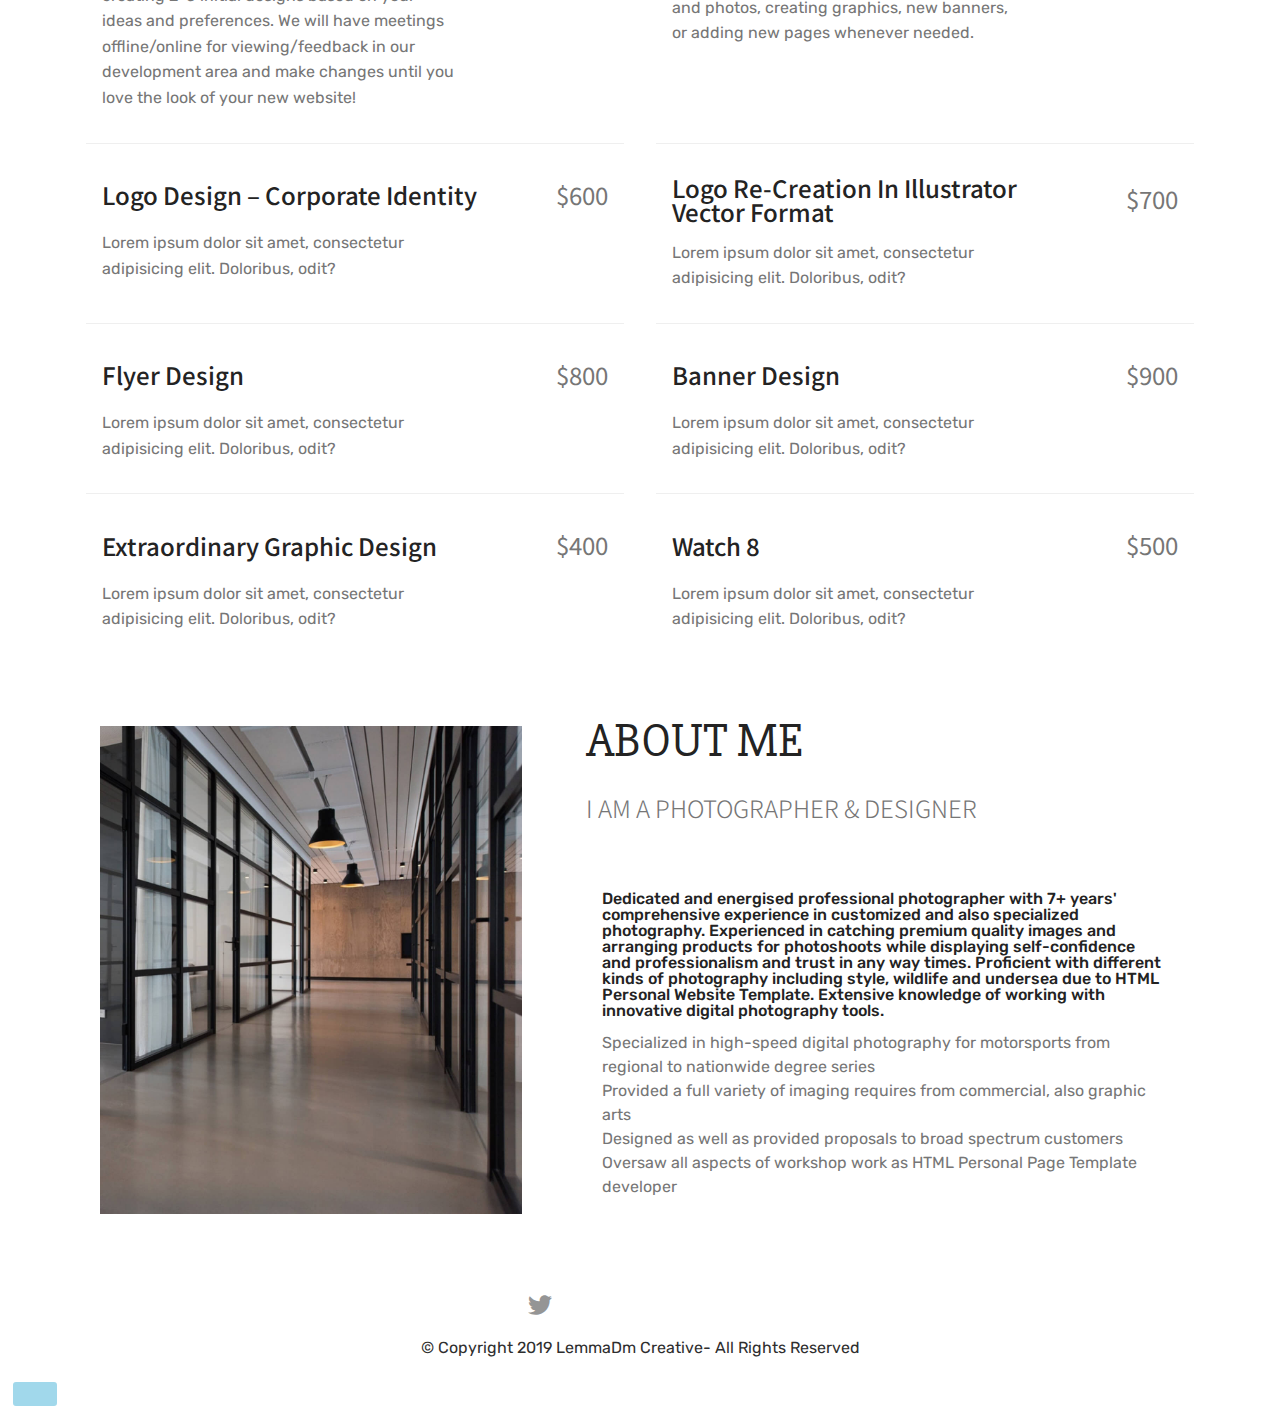
==== commit c07141a7: "create github pages" ====
--- a/index.html
+++ b/index.html
@@ -29,7 +29,7 @@
 
     
 
-    <nav class="navbar navbar-expand beta-menu navbar-dropdown align-items-center navbar-toggleable-sm bg-color transparent">
+    <nav class="navbar navbar-expand beta-menu navbar-dropdown align-items-center navbar-fixed-top navbar-toggleable-sm bg-color transparent">
         <button class="navbar-toggler navbar-toggler-right" type="button" data-toggle="collapse" data-target="#navbarSupportedContent" aria-controls="navbarSupportedContent" aria-expanded="false" aria-label="Toggle navigation">
             <div class="hamburger">
                 <span></span>
@@ -40,24 +40,25 @@
         </button>
         <div class="menu-logo">
             <div class="navbar-brand">
+                <span class="navbar-logo">
+                    <a href="https://lemmadm.github.io">
+                         <img src="assets/images/logo-icon-464x125.png" alt="Mobirise" title="" style="height: 3.8rem;">
+                    </a>
+                </span>
                 
-                <span class="navbar-caption-wrap"><a class="navbar-caption text-black display-2" href="https://mobirise.com">
-                        LOVE EMMANUEL</a></span>
             </div>
         </div>
         <div class="collapse navbar-collapse" id="navbarSupportedContent">
             
-            <div class="navbar-buttons mbr-section-btn">
-                <a class="btn btn-sm btn-primary display-4" href="https://mobirise.com">
+            <div class="navbar-buttons mbr-section-btn"><a class="btn btn-sm btn-primary display-4" href="https://lemmadm.github.io">
                     <span class="mbri-save mbr-iconfont mbr-iconfont-btn "></span>
                     Try It Now!
-                </a>
-            </div>
+                </a></div>
         </div>
     </nav>
 </section>
 
-<section class="engine"><a href="https://mobirise.info/n">free simple web templates</a></section><section class="header9 cid-rvQmuwlR6W mbr-fullscreen mbr-parallax-background" id="header9-3">
+<section class="engine"><a href="https://mobirise.info/d">web maker</a></section><section class="header9 cid-rvQmuwlR6W mbr-fullscreen mbr-parallax-background" id="header9-3">
 
     
 
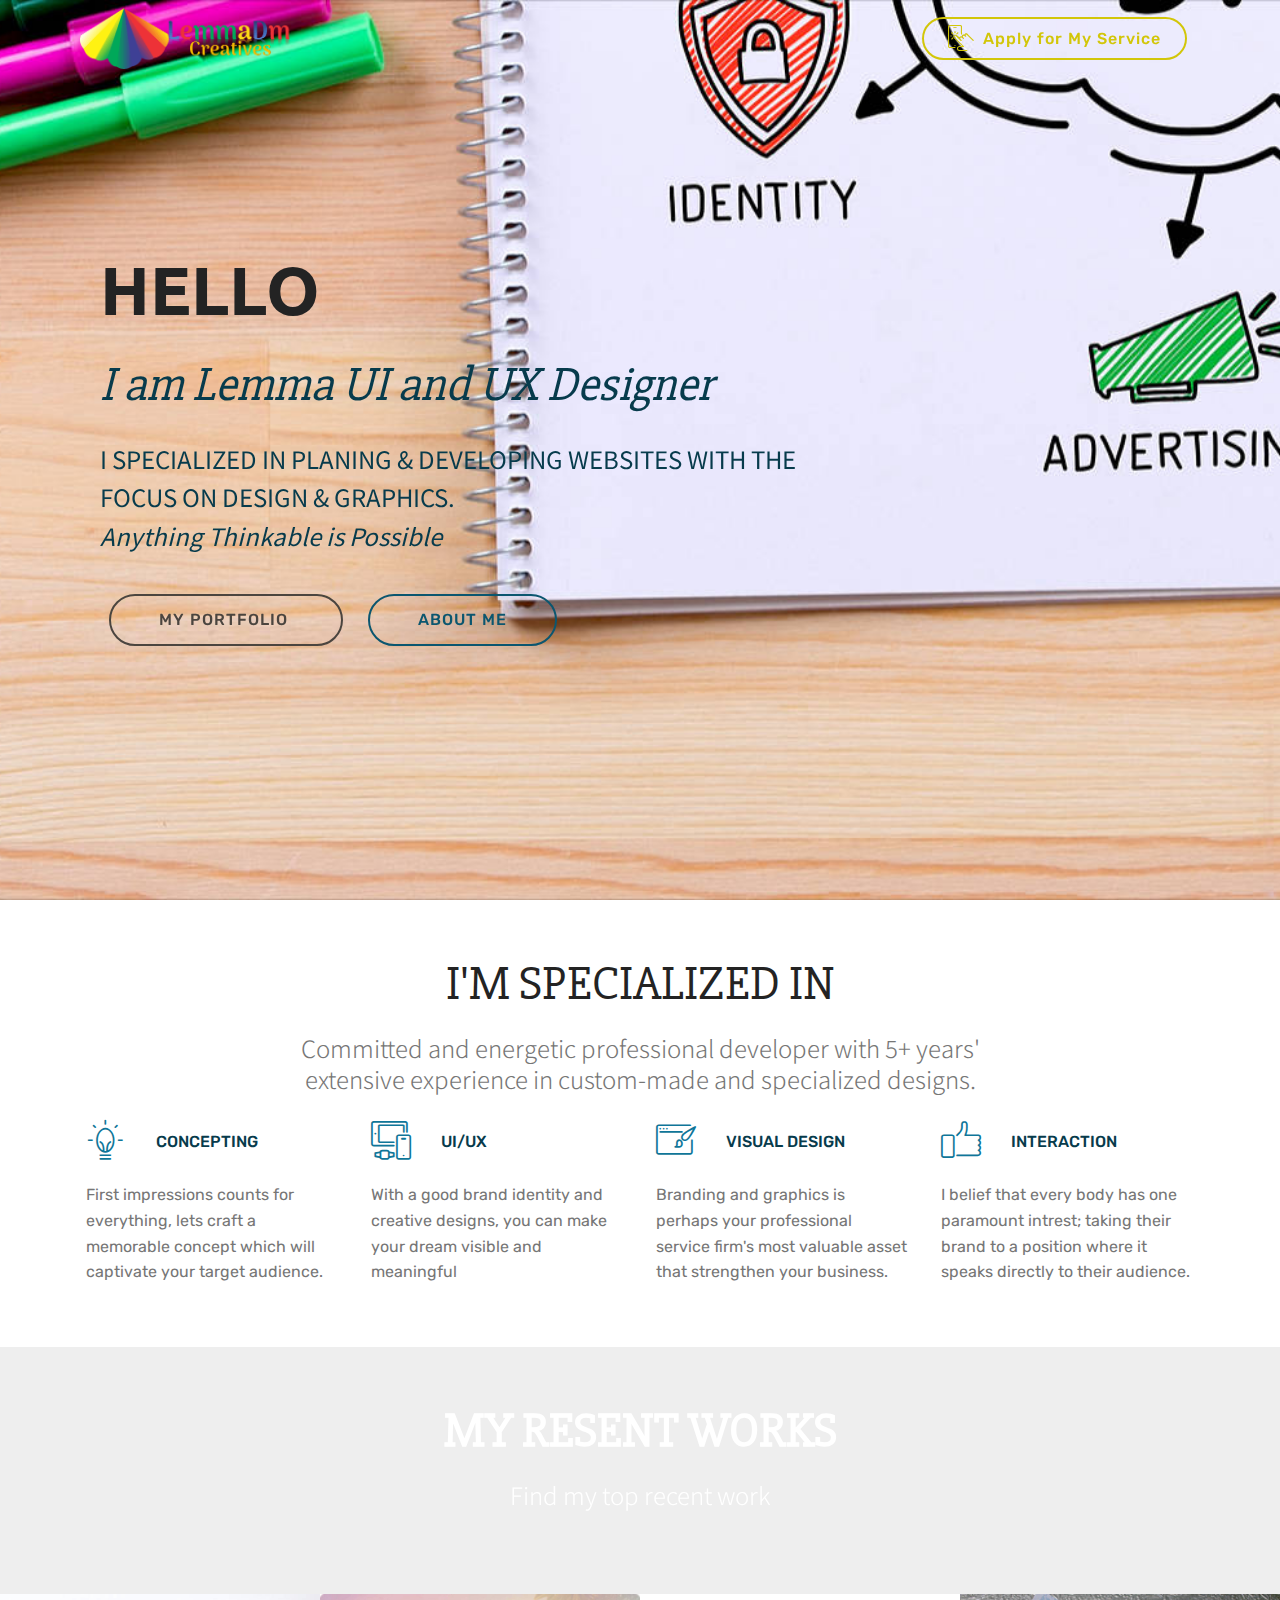
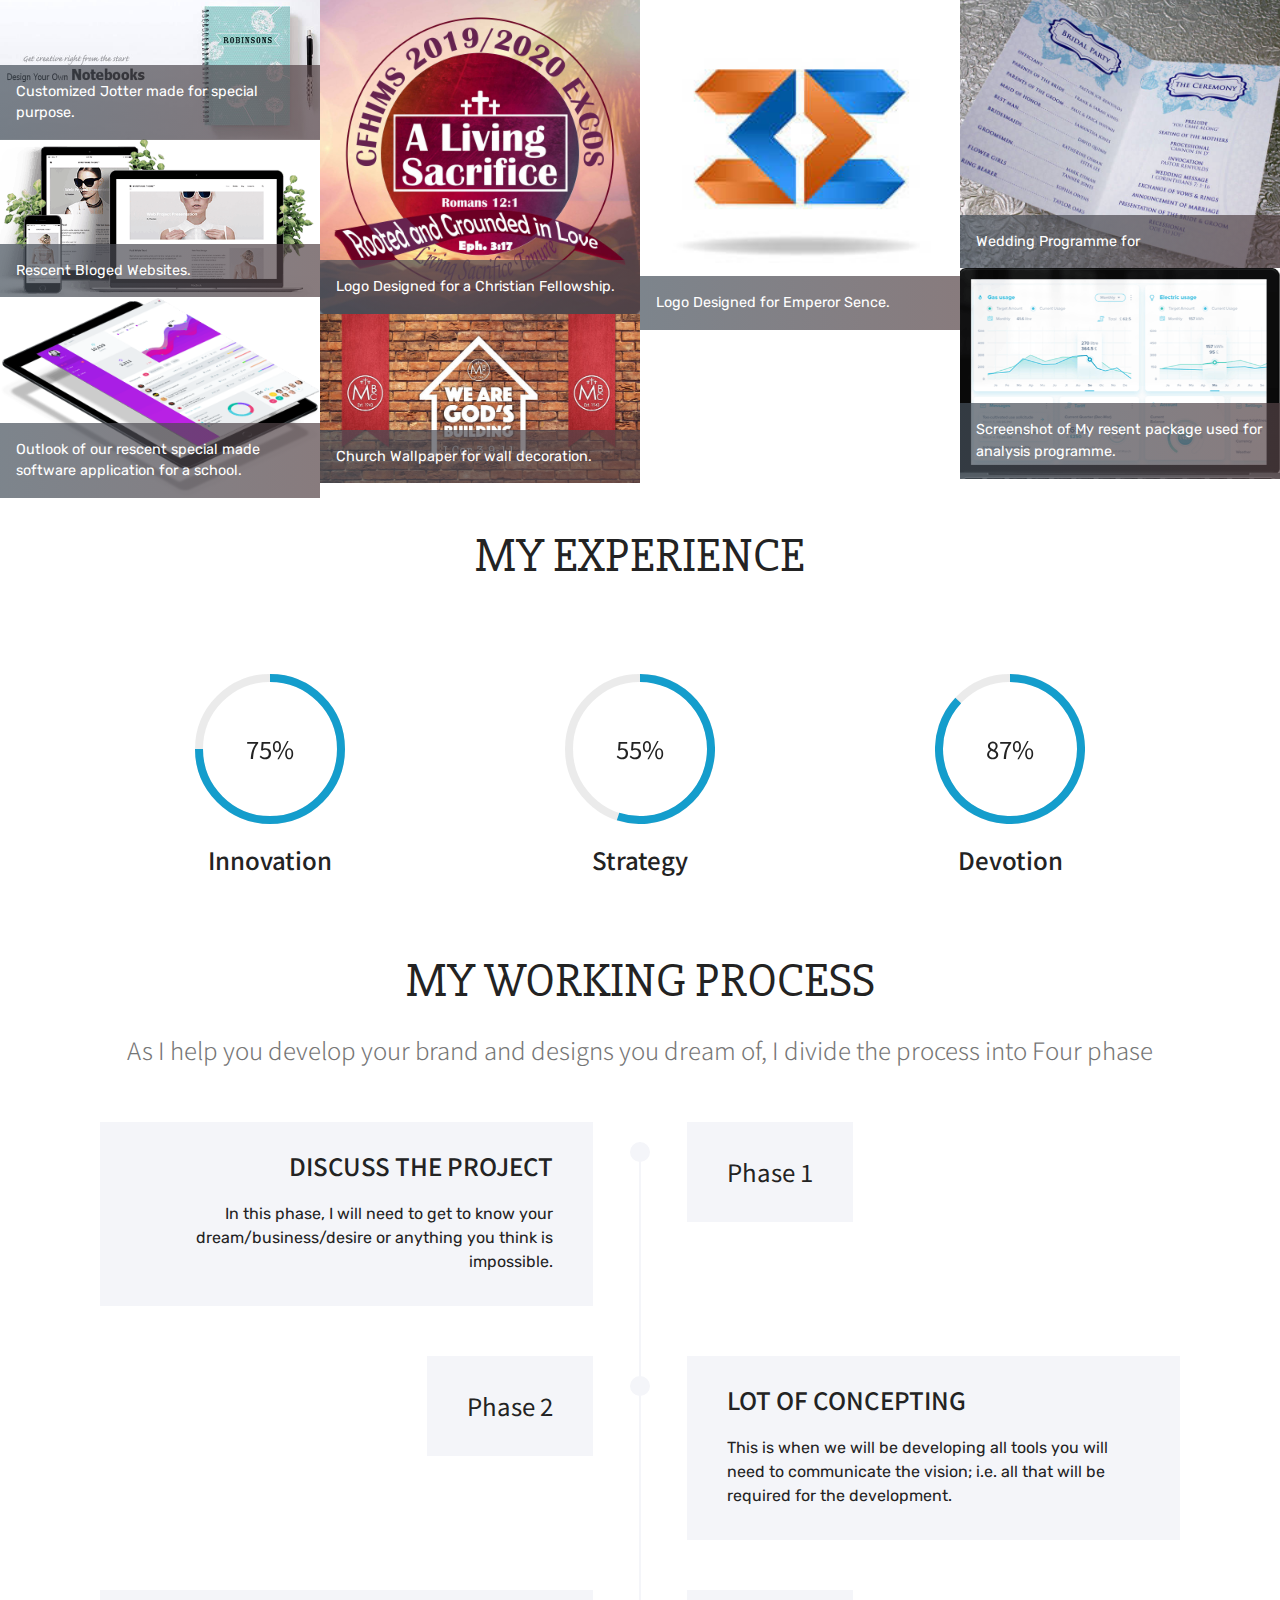
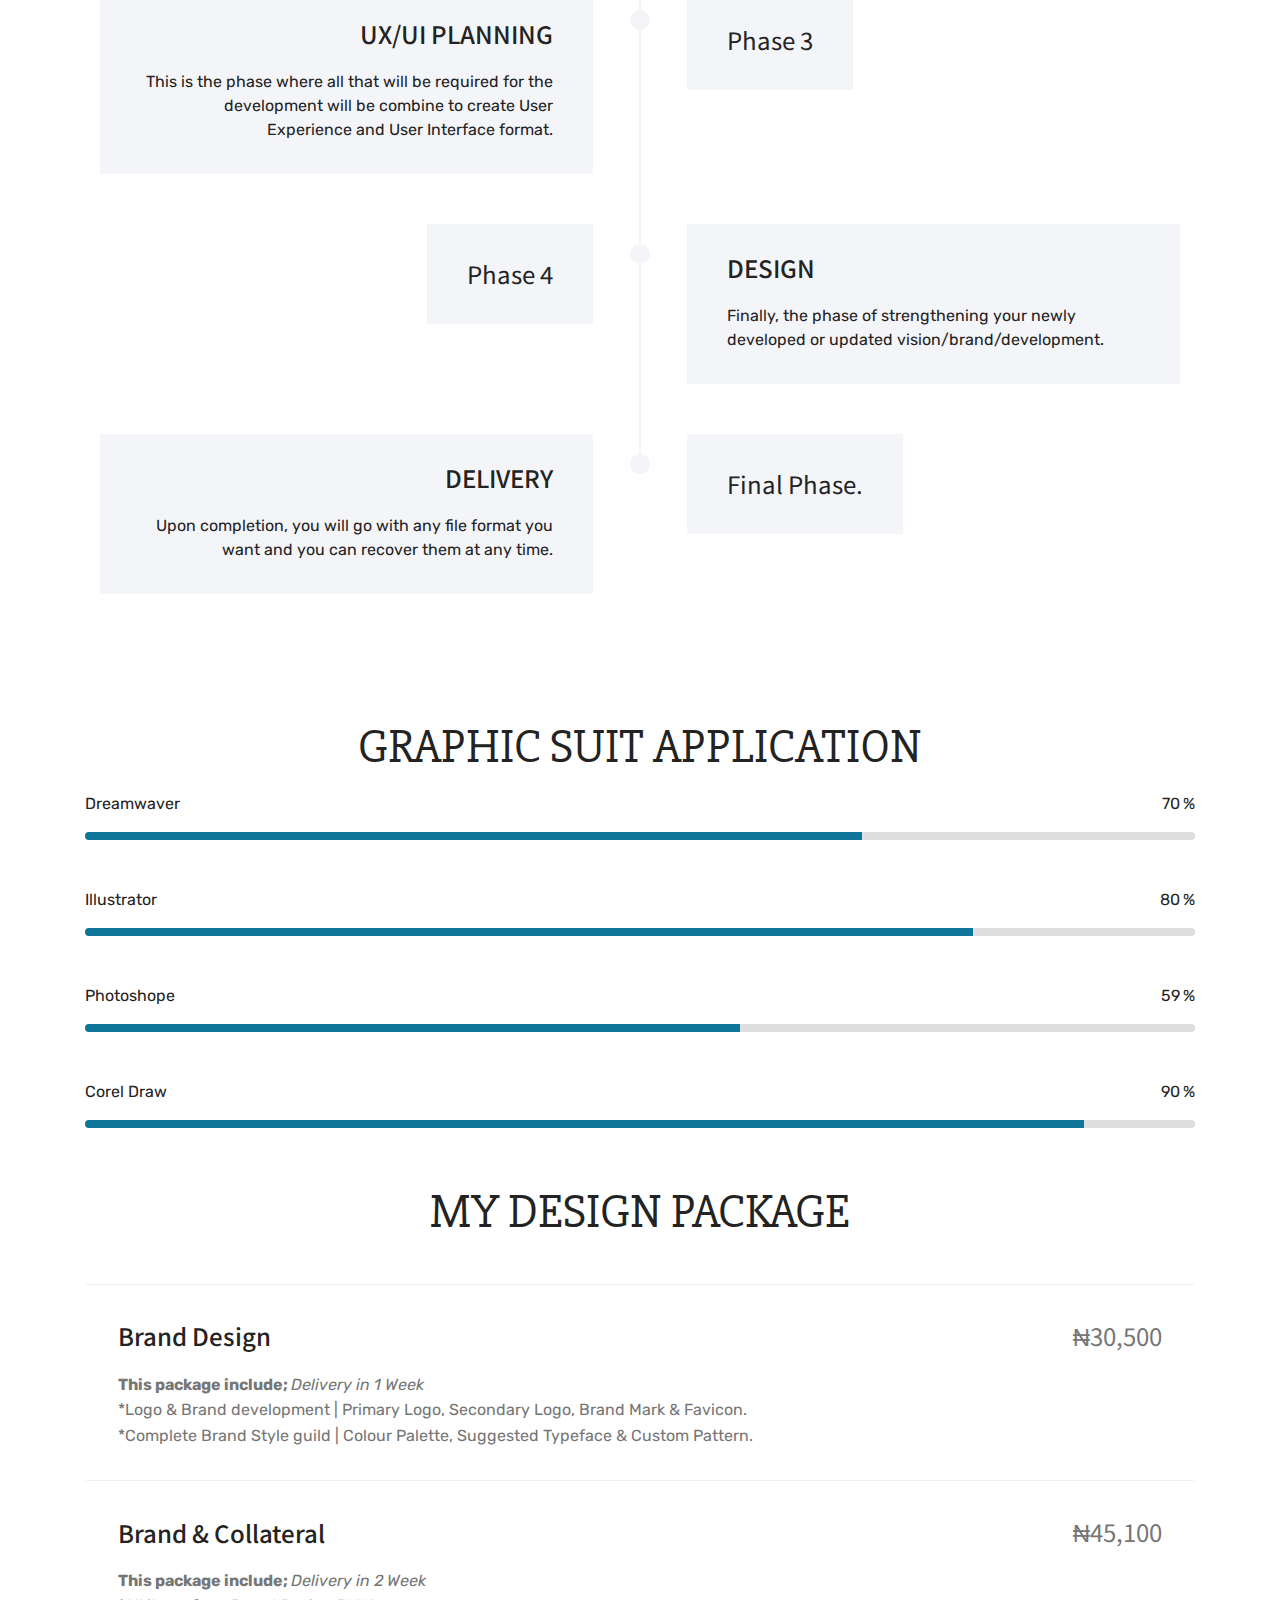
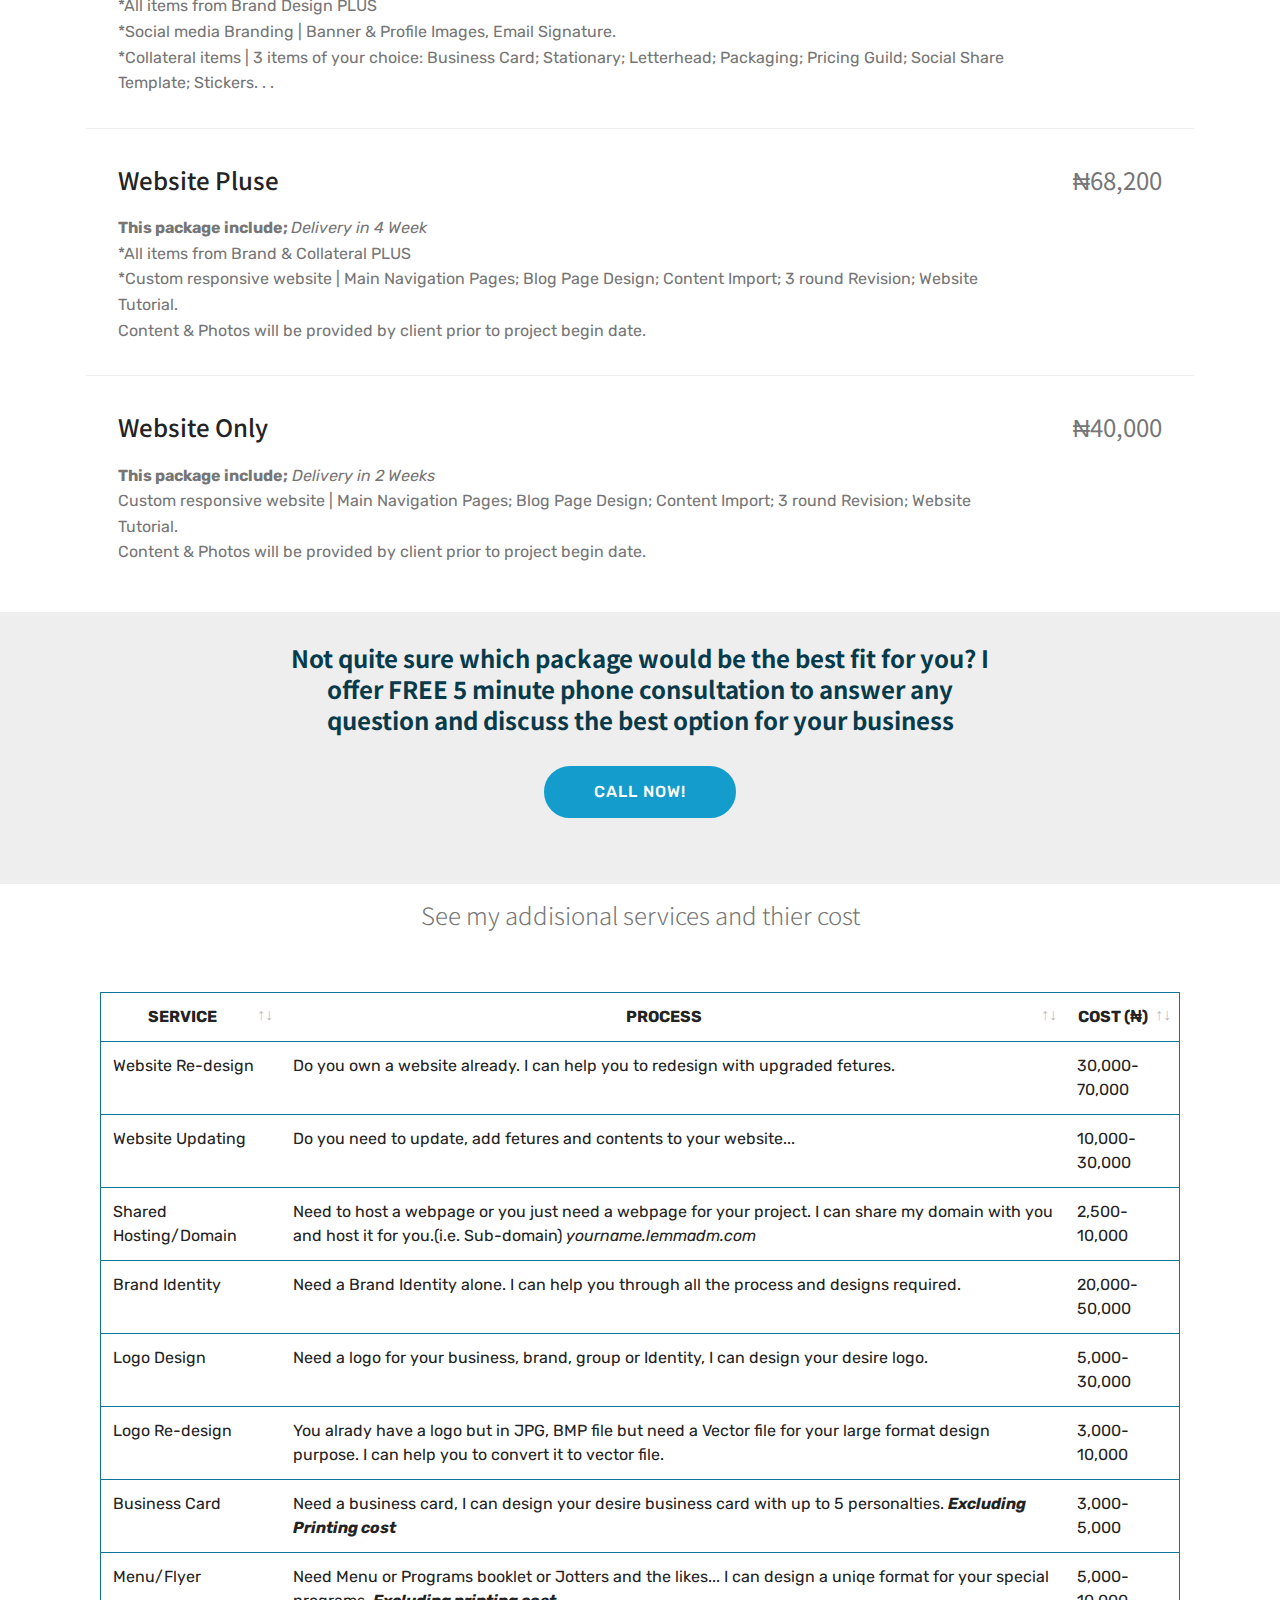
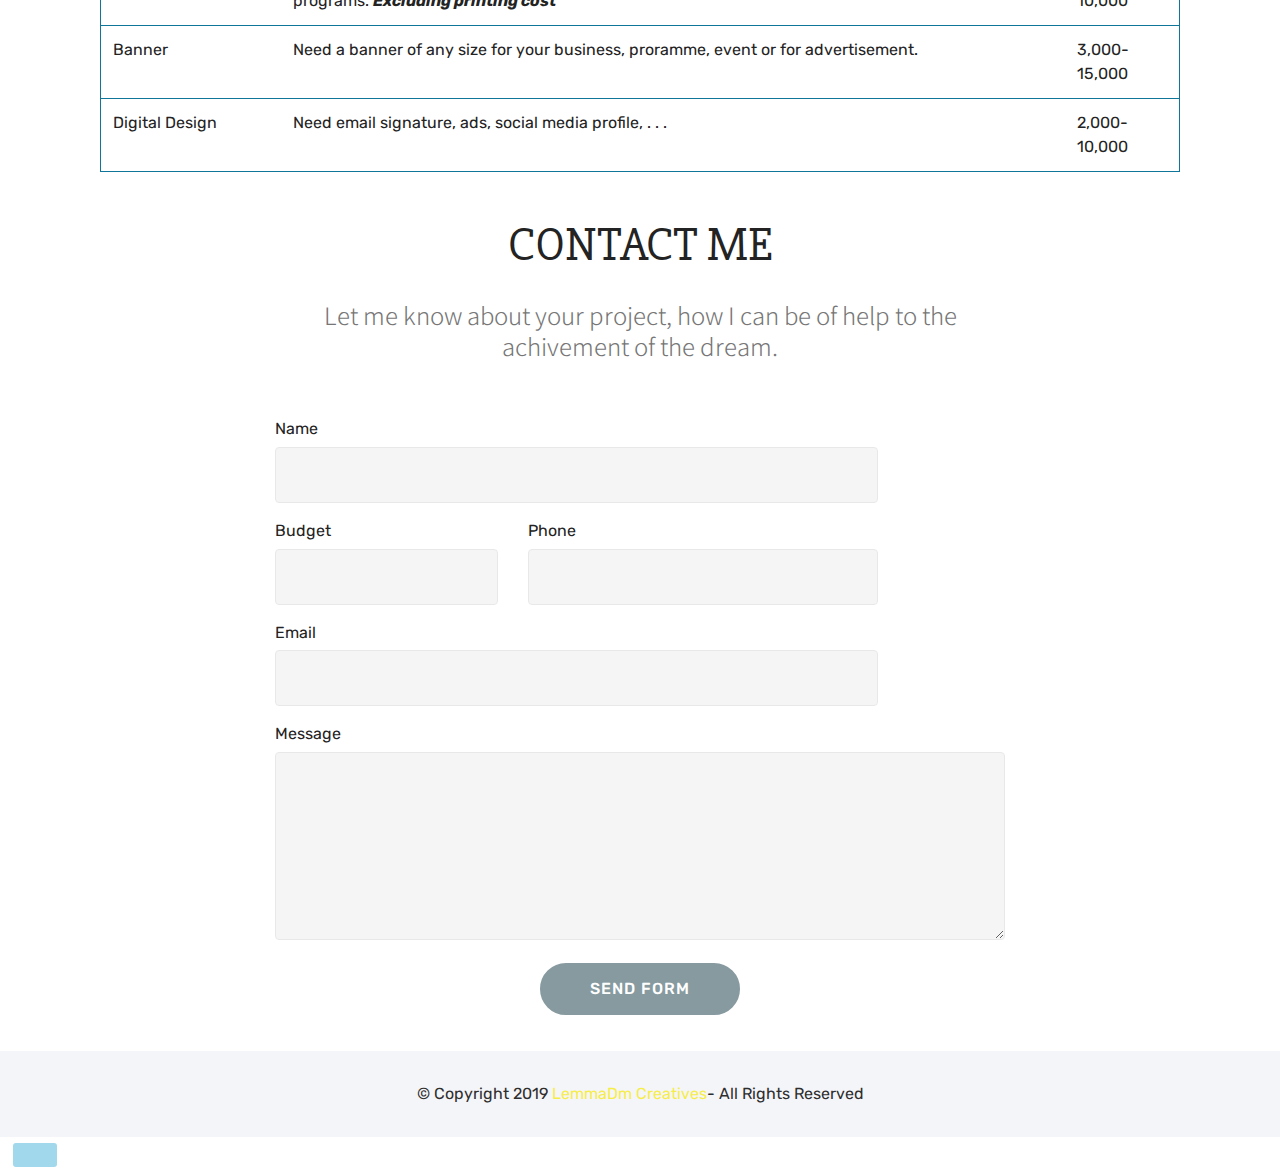
==== commit 88f8c5f5: "create github pages" ====
--- a/index.html
+++ b/index.html
@@ -16,7 +16,8 @@
   <link rel="stylesheet" href="assets/bootstrap/css/bootstrap-grid.min.css">
   <link rel="stylesheet" href="assets/bootstrap/css/bootstrap-reboot.min.css">
   <link rel="stylesheet" href="assets/dropdown/css/style.css">
-  <link rel="stylesheet" href="assets/socicon/css/styles.css">
+  <link rel="stylesheet" href="assets/datatables/data-tables.bootstrap4.min.css">
+  <link rel="stylesheet" href="assets/as-pie-progress/css/progress.min.css">
   <link rel="stylesheet" href="assets/theme/css/style.css">
   <link rel="stylesheet" href="assets/gallery/style.css">
   <link rel="stylesheet" href="assets/mobirise/css/mbr-additional.css" type="text/css">
@@ -50,15 +51,13 @@
         </div>
         <div class="collapse navbar-collapse" id="navbarSupportedContent">
             
-            <div class="navbar-buttons mbr-section-btn"><a class="btn btn-sm btn-primary display-4" href="https://lemmadm.github.io">
-                    <span class="mbri-save mbr-iconfont mbr-iconfont-btn "></span>
-                    Try It Now!
-                </a></div>
+            <div class="navbar-buttons mbr-section-btn"><a class="btn btn-sm btn-success-outline display-4" href="https://form.myjotform.com/91325129857564" target="_blank"><span class="mbri-touch mbr-iconfont mbr-iconfont-btn"></span>
+                    Apply for My Service</a></div>
         </div>
     </nav>
 </section>
 
-<section class="engine"><a href="https://mobirise.info/d">web maker</a></section><section class="header9 cid-rvQmuwlR6W mbr-fullscreen mbr-parallax-background" id="header9-3">
+<section class="engine"><a href="https://mobirise.info/p">web templates free download</a></section><section class="header9 cid-rvQmuwlR6W mbr-fullscreen mbr-parallax-background" id="header9-3">
 
     
 
@@ -71,10 +70,8 @@
             </h1>
             <h3 class="mbr-section-subtitle align-left mbr-light pb-3 mbr-fonts-style display-2">
                 I am Lemma UI and UX Designer</h3>
-            <p class="mbr-text align-left pb-3 mbr-fonts-style display-5">
-                SPECIALIZED IN DESIGN AND PHOTOGRAPHY
-            </p>
-            <div class="mbr-section-btn align-left"><a class="btn btn-md btn-primary display-4" href="https://mobirise.co">ABOUT ME</a></div>
+            <p class="mbr-text align-left pb-3 mbr-fonts-style display-5">I SPECIALIZED IN PLANING &amp; DEVELOPING WEBSITES WITH THE FOCUS ON DESIGN &amp; GRAPHICS.<br><em>Anything Thinkable is Possible</em></p>
+            <div class="mbr-section-btn align-left"><a class="btn btn-md btn-info-outline display-4" href="folio.html#header9-d">MY PORTFOLIO&nbsp;</a> <a class="btn btn-md btn-primary-outline display-4" href="folio.html#counters3-10">ABOUT ME</a></div>
         </div>
     </div>
 
@@ -89,7 +86,7 @@
         <div class="media-container-row">
             <div class="title col-12 col-md-8">
                 <h2 class="align-center pb-3 mbr-fonts-style display-2">I'M SPECIALIZED IN</h2>
-                <h3 class="mbr-section-subtitle align-center mbr-light mbr-fonts-style display-5">Committed and energetic professional photographer with 7+ years' extensive experience in custom-made and specialized photography</h3>
+                <h3 class="mbr-section-subtitle align-center mbr-light mbr-fonts-style display-5">Committed and energetic professional developer with 5+ years' extensive experience in custom-made and specialized designs.</h3>
                 
             </div>
         </div>
@@ -106,54 +103,54 @@
             <div class="card p-3 col-12 col-md-6 col-lg-3">
                 <div class="media mb-3">
                     <div class="card-img align-self-center">
-                        <span class="mbri-bootstrap mbr-iconfont"></span>
+                        <span class="mbr-iconfont mbri-idea" style="font-size: 40px; color: rgb(15, 118, 153); fill: rgb(15, 118, 153);"></span>
                     </div>
                     <h4 class="card-title media-body py-3 mbr-fonts-style display-7">
                         CONCEPTING
                     </h4>
                 </div>
                 <div class="card-box">
-                    <p class="mbr-text mbr-fonts-style display-7">Creative digital photographer, passionate about digital photography of several kinds, variations, acquired more than 7 years professional photography experience in HTML Template</p>
+                    <p class="mbr-text mbr-fonts-style display-7">First impressions counts for everything, lets craft a memorable concept which will captivate your target audience.</p>
                 </div>
             </div>
 
             <div class="card p-3 col-12 col-md-6 col-lg-3">
                 <div class="media mb-3">
                     <div class="card-img align-self-center">
-                        <span class="mbri-touch mbr-iconfont"></span>
+                        <span class="mbr-iconfont mbri-devices" style="font-size: 40px; color: rgb(15, 118, 153); fill: rgb(15, 118, 153);"></span>
                     </div>
                     <h4 class="card-title media-body py-3 mbr-fonts-style display-7">
                         UI/UX
                     </h4>
                 </div>
                 <div class="card-box">
-                    <p class="mbr-text mbr-fonts-style display-7">Worked full time with the US Army, as a participant of the Personnel division, yet finished my time using HTML Resume Template, operating in the logistics area</p>
+                    <p class="mbr-text mbr-fonts-style display-7">With a good brand identity and creative designs, you can make your dream visible and meaningful</p>
                 </div>
             </div>
 
             <div class="card p-3 col-12 col-md-6 col-lg-3">
                 <div class="media mb-3">
                     <div class="card-img align-self-center">
-                        <span class="mbri-responsive mbr-iconfont"></span>
+                        <span class="mbr-iconfont mbri-website-theme" style="font-size: 40px; color: rgb(15, 118, 153); fill: rgb(15, 118, 153);"></span>
                     </div>
                     <h4 class="card-title media-body py-3 mbr-fonts-style display-7">VISUAL DESIGN</h4>
                 </div>
                 <div class="card-box">
-                    <p class="mbr-text mbr-fonts-style display-7">Oversaw all aspects of workshop job as simple HTML resume developer and organisation administration consisting of economic, imaginative and also customer service processes</p>
+                    <p class="mbr-text mbr-fonts-style display-7">Branding and graphics is perhaps your professional service firm's most valuable asset that strengthen your business.</p>
                 </div>
             </div>
 
             <div class="card p-3 col-12 col-md-6 col-lg-3">
                 <div class="media mb-3">
                     <div class="card-img align-self-center">
-                        <span class="mbri-desktop mbr-iconfont"></span>
+                        <span class="mbr-iconfont mbri-like" style="font-size: 40px; color: rgb(15, 118, 153); fill: rgb(15, 118, 153);"></span>
                     </div>
                     <h4 class="card-title media-body py-3 mbr-fonts-style display-7">
                         INTERACTION
                     </h4>
                 </div>
                 <div class="card-box">
-                    <p class="mbr-text mbr-fonts-style display-7">Familiar with various kinds of photography consisting of fashion, wild animals and undersea due to HTML Resume Template</p>
+                    <p class="mbr-text mbr-fonts-style display-7">I belief that every body has one paramount intrest; taking their brand to a position where it speaks directly to their audience.</p>
                 </div>
             </div>
         </div>
@@ -185,98 +182,260 @@
     
 
     <div>
-        <div><!-- Filter --><!-- Gallery --><div class="mbr-gallery-row"><div class="mbr-gallery-layout-default"><div><div><div class="mbr-gallery-item mbr-gallery-item--p0" data-video-url="false" data-tags="Awesome"><div href="#lb-gallery3-l" data-slide-to="0" data-toggle="modal"><img src="assets/images/background1.jpg" alt="" title=""><span class="icon-focus"></span><span class="mbr-gallery-title mbr-fonts-style display-7">Type caption here</span></div></div><div class="mbr-gallery-item mbr-gallery-item--p0" data-video-url="false" data-tags="Responsive"><div href="#lb-gallery3-l" data-slide-to="1" data-toggle="modal"><img src="assets/images/background2.jpg" alt="" title=""><span class="icon-focus"></span><span class="mbr-gallery-title mbr-fonts-style display-7">Type caption here</span></div></div><div class="mbr-gallery-item mbr-gallery-item--p0" data-video-url="false" data-tags="Creative"><div href="#lb-gallery3-l" data-slide-to="2" data-toggle="modal"><img src="assets/images/background3.jpg" alt="" title=""><span class="icon-focus"></span><span class="mbr-gallery-title mbr-fonts-style display-7">Type caption here</span></div></div><div class="mbr-gallery-item mbr-gallery-item--p0" data-video-url="false" data-tags="Animated"><div href="#lb-gallery3-l" data-slide-to="3" data-toggle="modal"><img src="assets/images/background4.jpg" alt="" title=""><span class="icon-focus"></span><span class="mbr-gallery-title mbr-fonts-style display-7">Type caption here</span></div></div><div class="mbr-gallery-item mbr-gallery-item--p0" data-video-url="false" data-tags="Awesome"><div href="#lb-gallery3-l" data-slide-to="4" data-toggle="modal"><img src="assets/images/background5.jpg" alt="" title=""><span class="icon-focus"></span><span class="mbr-gallery-title mbr-fonts-style display-7">Type caption here</span></div></div><div class="mbr-gallery-item mbr-gallery-item--p0" data-video-url="false" data-tags="Awesome"><div href="#lb-gallery3-l" data-slide-to="5" data-toggle="modal"><img src="assets/images/background6.jpg" alt="" title=""><span class="icon-focus"></span><span class="mbr-gallery-title mbr-fonts-style display-7">Type caption here</span></div></div><div class="mbr-gallery-item mbr-gallery-item--p0" data-video-url="false" data-tags="Responsive"><div href="#lb-gallery3-l" data-slide-to="6" data-toggle="modal"><img src="assets/images/background7.jpg" alt="" title=""><span class="icon-focus"></span><span class="mbr-gallery-title mbr-fonts-style display-7">Type caption here</span></div></div><div class="mbr-gallery-item mbr-gallery-item--p0" data-video-url="false" data-tags="Animated"><div href="#lb-gallery3-l" data-slide-to="7" data-toggle="modal"><img src="assets/images/background8.jpg" alt="" title=""><span class="icon-focus"></span><span class="mbr-gallery-title mbr-fonts-style display-7">Type caption here</span></div></div></div></div><div class="clearfix"></div></div></div><!-- Lightbox --><div data-app-prevent-settings="" class="mbr-slider modal fade carousel slide" tabindex="-1" data-keyboard="true" data-interval="false" id="lb-gallery3-l"><div class="modal-dialog"><div class="modal-content"><div class="modal-body"><ol class="carousel-indicators"><li data-app-prevent-settings="" data-target="#lb-gallery3-l" class=" active" data-slide-to="0"></li><li data-app-prevent-settings="" data-target="#lb-gallery3-l" data-slide-to="1"></li><li data-app-prevent-settings="" data-target="#lb-gallery3-l" data-slide-to="2"></li><li data-app-prevent-settings="" data-target="#lb-gallery3-l" data-slide-to="3"></li><li data-app-prevent-settings="" data-target="#lb-gallery3-l" data-slide-to="4"></li><li data-app-prevent-settings="" data-target="#lb-gallery3-l" data-slide-to="5"></li><li data-app-prevent-settings="" data-target="#lb-gallery3-l" data-slide-to="6"></li><li data-app-prevent-settings="" data-target="#lb-gallery3-l" data-slide-to="7"></li></ol><div class="carousel-inner"><div class="carousel-item active"><img src="assets/images/background1.jpg" alt="" title=""></div><div class="carousel-item"><img src="assets/images/background2.jpg" alt="" title=""></div><div class="carousel-item"><img src="assets/images/background3.jpg" alt="" title=""></div><div class="carousel-item"><img src="assets/images/background4.jpg" alt="" title=""></div><div class="carousel-item"><img src="assets/images/background5.jpg" alt="" title=""></div><div class="carousel-item"><img src="assets/images/background6.jpg" alt="" title=""></div><div class="carousel-item"><img src="assets/images/background7.jpg" alt="" title=""></div><div class="carousel-item"><img src="assets/images/background8.jpg" alt="" title=""></div></div><a class="carousel-control carousel-control-prev" role="button" data-slide="prev" href="#lb-gallery3-l"><span class="mbri-left mbr-iconfont" aria-hidden="true"></span><span class="sr-only">Previous</span></a><a class="carousel-control carousel-control-next" role="button" data-slide="next" href="#lb-gallery3-l"><span class="mbri-right mbr-iconfont" aria-hidden="true"></span><span class="sr-only">Next</span></a><a class="close" href="#" role="button" data-dismiss="modal"><span class="sr-only">Close</span></a></div></div></div></div></div>
-    </div>
-
-</section>
-
-<section class="step2 cid-rvQCxCHRRI" id="step2-9">
-
-    
-
-    
-    
-    <div class="container">
-        <h2 class="mbr-section-title pb-3 mbr-fonts-style align-center display-2">MY WORKING PROCESS</h2>
-        <h3 class="mbr-section-subtitle pb-5 mbr-fonts-style align-center display-5">Conversant with different sorts of digital photography including style, wildlife and undersea due to HTML Website Template.</h3>
-        <div class="step-container row justify-content-center">
-            <div class="card col-12 pb-4 col-md-4 separline">
-                <div class="step-element">
-                    <div class="step-wrapper pb-3">
-                        <h3 class="step d-flex align-items-center justify-content-center m-auto">
-                            1
-                        </h3>
-                    </div>          
-                    <div class="step-text-content align-center">
-                        <h4 class="mbr-step-title pb-3 mbr-fonts-style display-5">DISCUSS THE PROJECT</h4>
-                        <p class="mbr-step-text mbr-fonts-style display-7">
-                            Creative digital photographer, passionate about digital photography of several kinds and also variations, acquired more than 7 years professional photography experience in HTML Personal Site Template. . . <a href="http://www.lemmadm.com">Learn more</a></p>
-                    </div>
-                </div>
-            </div>
-
-            <div class="card col-12 separline pb-4 col-md-4">
-                <div class="step-element">
-                    <div class="step-wrapper pb-3">
-                        <h3 class="step d-flex align-items-center justify-content-center m-auto">
-                            2
-                        </h3>
-                    </div>          
-                    <div class="step-text-content align-center">
-                        <h4 class="mbr-step-title pb-3 mbr-fonts-style display-5">LOT OF CONCEPTING</h4>
-                        <p class="mbr-step-text mbr-fonts-style display-7">
-                            Worked full time with the US Army, as a participant of the Personnel division, yet finished my time using Resume Template, operating in the logistics area<a href="http://www.lemmadm.com"> Learn more</a></p>
-                    </div>
-                </div>
-            </div>
-
-            <div class="card col-md-4 col-12 separline pb-4">
-                <div class="step-element">
-                    <div class="step-wrapper pb-3">
-                        <h3 class="step d-flex align-items-center justify-content-center m-auto">
-                            3
-                        </h3>
-                    </div>          
-                    <div class="step-text-content align-center">
-                        <h4 class="mbr-step-title pb-3 mbr-fonts-style display-5">UX/UI PLANNING</h4>
-                        <p class="mbr-step-text mbr-fonts-style display-7">
-                            Oversaw all aspects of workshop job as Free HTML Resume Code developer and organisation administration consisting of economic, imaginative and customer service processes<a href="http://www.lemmadm.com"> Learn more</a></p>
-                    </div>
-                </div>
-            </div>
-
-            <div class="card col-12 separline last-child col-md-6">
-                <div class="step-element">
-                    <div class="step-wrapper pb-3">
-                        <h3 class="step d-flex align-items-center justify-content-center m-auto">
-                            4
-                        </h3>
-                    </div>          
-                    <div class="step-text-content align-center">
-                        <h4 class="mbr-step-title pb-3 mbr-fonts-style display-5">
+        <div><!-- Filter --><!-- Gallery --><div class="mbr-gallery-row"><div class="mbr-gallery-layout-default"><div><div><div class="mbr-gallery-item mbr-gallery-item--p0" data-video-url="false" data-tags="Awesome"><div href="#lb-gallery3-l" data-slide-to="0" data-toggle="modal"><img src="assets/images/service7-2-636x290-636x290.jpg" alt="" title=""><span class="icon-focus"></span><span class="mbr-gallery-title mbr-fonts-style display-7">Customized Jotter made for special purpose.</span></div></div><div class="mbr-gallery-item mbr-gallery-item--p0" data-video-url="false" data-tags="Responsive"><div href="#lb-gallery3-l" data-slide-to="1" data-toggle="modal"><img src="assets/images/service2-3-2000x2000-800x800.jpg" alt="" title=""><span class="icon-focus"></span><span class="mbr-gallery-title mbr-fonts-style display-7">Logo Designed for a Christian Fellowship.</span></div></div><div class="mbr-gallery-item mbr-gallery-item--p0" data-video-url="false" data-tags="Creative"><div href="#lb-gallery3-l" data-slide-to="2" data-toggle="modal"><img src="assets/images/service8-1-238x250-238x250.jpg" alt="" title=""><span class="icon-focus"></span><span class="mbr-gallery-title mbr-fonts-style display-7">Logo Designed for Emperor Sence.</span></div></div><div class="mbr-gallery-item mbr-gallery-item--p0" data-video-url="false" data-tags="Animated"><div href="#lb-gallery3-l" data-slide-to="3" data-toggle="modal"><img src="assets/images/service7-1-700x600-700x600.jpg" alt="" title=""><span class="icon-focus"></span><span class="mbr-gallery-title mbr-fonts-style display-7">Wedding Programme for&nbsp;</span></div></div><div class="mbr-gallery-item mbr-gallery-item--p0" data-video-url="false" data-tags="Awesome"><div href="#lb-gallery3-l" data-slide-to="4" data-toggle="modal"><img src="assets/images/res-img-509x252-509x252.png" alt="" title=""><span class="icon-focus"></span><span class="mbr-gallery-title mbr-fonts-style display-7">Rescent Bloged Websites.</span></div></div><div class="mbr-gallery-item mbr-gallery-item--p0" data-video-url="false" data-tags="Awesome"><div href="#lb-gallery3-l" data-slide-to="5" data-toggle="modal"><img src="assets/images/advanced-laptop-1-711x392-539x355.png" alt="" title=""><span class="icon-focus"></span><span class="mbr-gallery-title mbr-fonts-style display-7">Screenshot of My resent package used for analysis programme.</span></div></div><div class="mbr-gallery-item mbr-gallery-item--p0" data-video-url="false" data-tags="Responsive"><div href="#lb-gallery3-l" data-slide-to="6" data-toggle="modal"><img src="assets/images/power-ds-img-800x500-800x500.png" alt="" title=""><span class="icon-focus"></span><span class="mbr-gallery-title mbr-fonts-style display-7">Outlook of our rescent special made software application for a school.</span></div></div><div class="mbr-gallery-item mbr-gallery-item--p0" data-video-url="false" data-tags="Animated"><div href="#lb-gallery3-l" data-slide-to="7" data-toggle="modal"><img src="assets/images/service2-2-1848x978-800x423.jpg" alt="" title=""><span class="icon-focus"></span><span class="mbr-gallery-title mbr-fonts-style display-7">Church Wallpaper for wall decoration.</span></div></div></div></div><div class="clearfix"></div></div></div><!-- Lightbox --><div data-app-prevent-settings="" class="mbr-slider modal fade carousel slide" tabindex="-1" data-keyboard="true" data-interval="false" id="lb-gallery3-l"><div class="modal-dialog"><div class="modal-content"><div class="modal-body"><ol class="carousel-indicators"><li data-app-prevent-settings="" data-target="#lb-gallery3-l" data-slide-to="0"></li><li data-app-prevent-settings="" data-target="#lb-gallery3-l" data-slide-to="1"></li><li data-app-prevent-settings="" data-target="#lb-gallery3-l" data-slide-to="2"></li><li data-app-prevent-settings="" data-target="#lb-gallery3-l" data-slide-to="3"></li><li data-app-prevent-settings="" data-target="#lb-gallery3-l" data-slide-to="4"></li><li data-app-prevent-settings="" data-target="#lb-gallery3-l" data-slide-to="5"></li><li data-app-prevent-settings="" data-target="#lb-gallery3-l" class=" active" data-slide-to="6"></li><li data-app-prevent-settings="" data-target="#lb-gallery3-l" data-slide-to="7"></li></ol><div class="carousel-inner"><div class="carousel-item"><img src="assets/images/service7-2-636x290.jpg" alt="" title=""></div><div class="carousel-item"><img src="assets/images/service2-3-2000x2000.jpg" alt="" title=""></div><div class="carousel-item"><img src="assets/images/service8-1-238x250.jpg" alt="" title=""></div><div class="carousel-item"><img src="assets/images/service7-1-700x600.jpg" alt="" title=""></div><div class="carousel-item"><img src="assets/images/res-img-509x252.png" alt="" title=""></div><div class="carousel-item"><img src="assets/images/advanced-laptop-1-711x392.png" alt="" title=""></div><div class="carousel-item active"><img src="assets/images/power-ds-img-800x500.png" alt="" title=""></div><div class="carousel-item"><img src="assets/images/service2-2-1848x978.jpg" alt="" title=""></div></div><a class="carousel-control carousel-control-prev" role="button" data-slide="prev" href="#lb-gallery3-l"><span class="mbri-left mbr-iconfont" aria-hidden="true"></span><span class="sr-only">Previous</span></a><a class="carousel-control carousel-control-next" role="button" data-slide="next" href="#lb-gallery3-l"><span class="mbri-right mbr-iconfont" aria-hidden="true"></span><span class="sr-only">Next</span></a><a class="close" href="#" role="button" data-dismiss="modal"><span class="sr-only">Close</span></a></div></div></div></div></div>
+    </div>
+
+</section>
+
+<section class="progress-bars3 cid-rvSe0SOQM9" id="progress-bars3-q">
+ 
+     
+
+    
+    
+    <div class="container">
+        <h2 class="mbr-section-title pb-3 align-center mbr-fonts-style display-2">
+            MY EXPERIENCE</h2>
+
+        
+    
+        <div class="media-container-row pt-5 mt-2">
+            <div class="card p-3 align-center">
+                <div class="wrap">
+                    <div class="pie_progress progress1" role="progressbar" data-goal="75">
+                        <p class="pie_progress__number mbr-fonts-style display-5"></p>
+                    </div>
+                </div> 
+                <div class="mbr-crt-title pt-3">
+                    <h4 class="card-title py-2 mbr-fonts-style display-5">
+                        Innovation</h4>
+                </div>                 
+            </div>
+
+            <div class="card p-3 align-center">
+                <div class="wrap">
+                    <div class="pie_progress progress2" role="progressbar" data-goal="55">
+                        <p class="pie_progress__number mbr-fonts-style display-5"></p>
+                    </div>
+                </div> 
+                <div class="mbr-crt-title pt-3">
+                    <h4 class="card-title py-2 mbr-fonts-style display-5">
+                        Strategy</h4>
+                </div>                 
+            </div>
+
+            <div class="card p-3 align-center">
+                <div class="wrap">
+                    <div class="pie_progress progress3" role="progressbar" data-goal="87">
+                        <p class="pie_progress__number mbr-fonts-style display-5"></p>
+                    </div>
+                </div> 
+                <div class="mbr-crt-title pt-3">
+                    <h4 class="card-title py-2 mbr-fonts-style display-5">
+                        Devotion</h4>
+                </div>                 
+            </div>
+
+            
+
+            
+
+            
+        </div>
+</div></section>
+
+<section class="timeline1 cid-rvRXYeZU5U" id="timeline1-p">
+
+    
+
+    
+
+    <div class="container align-center">
+        <h2 class="mbr-section-title pb-3 mbr-fonts-style display-2">MY WORKING PROCESS</h2>
+        <h3 class="mbr-section-subtitle pb-5 mbr-fonts-style display-5">As I help you develop your brand and designs you dream of, I divide the process into Four phase</h3>
+
+        <div class="container timelines-container" mbri-timelines="">
+            <!--1-->
+            <div class="row timeline-element reverse separline">
+                 <div class="timeline-date-panel col-xs-12 col-md-6  align-left">         
+                    <div class="time-line-date-content">
+                        <p class="mbr-timeline-date mbr-fonts-style display-5">
+                            Phase 1</p>
+                    </div>
+                </div>
+           <span class="iconBackground"></span>
+            <div class="col-xs-12 col-md-6 align-right">
+                <div class="timeline-text-content">
+                    <h4 class="mbr-timeline-title pb-3 mbr-fonts-style display-5">DISCUSS THE PROJECT</h4>
+                    <p class="mbr-timeline-text mbr-fonts-style display-7">In this phase, I will need to get to know your dream/business/desire or anything you think is impossible.</p>
+                 </div>
+            </div>
+            </div>
+            <!--2-->
+            <div class="row timeline-element  separline">
+                <div class="timeline-date-panel col-xs-12 col-md-6 align-right">
+                    <div class="time-line-date-content">
+                        <p class="mbr-timeline-date mbr-fonts-style display-5">
+                            Phase 2</p>
+                    </div>
+                </div>
+                <span class="iconBackground"></span>
+                <div class="col-xs-12 col-md-6 align-left ">
+                    <div class="timeline-text-content">
+                        <h4 class="mbr-timeline-title pb-3 mbr-fonts-style display-5">LOT OF CONCEPTING</h4>
+                        <p class="mbr-timeline-text mbr-fonts-style display-7">
+                            This is when we will be developing all tools you will need to communicate the vision; i.e. all that will be required for the development.</p>
+                    </div>
+                </div>
+            </div>
+            <!--3-->
+            <div class="row timeline-element reverse separline">
+                <div class="timeline-date-panel col-xs-12 col-md-6  align-left">
+                    <div class="time-line-date-content">
+                        <p class="mbr-timeline-date mbr-fonts-style display-5">
+                            Phase 3</p>
+                    </div>
+                </div>
+                <span class="iconBackground"></span>
+                <div class="col-xs-12 col-md-6 align-right">
+                    <div class="timeline-text-content">
+                        <h4 class="mbr-timeline-title pb-3 mbr-fonts-style display-5">UX/UI PLANNING</h4>      
+                        <p class="mbr-timeline-text mbr-fonts-style display-7">This is the phase where all that will be required for the development will be combine to create User Experience and User Interface format.</p>
+                    </div>
+                </div>
+            </div>
+            <!--4-->
+            <div class="row timeline-element  separline">
+                <div class="timeline-date-panel col-xs-12 col-md-6 align-right">
+                    <div class="time-line-date-content">
+                        <p class="mbr-timeline-date mbr-fonts-style display-5">
+                            Phase 4</p>
+                    </div>
+                </div>
+                <span class="iconBackground"></span>
+                <div class="col-xs-12 col-md-6 align-left ">
+                    <div class="timeline-text-content">
+                        <h4 class="mbr-timeline-title pb-3 mbr-fonts-style display-5">
                             DESIGN
                         </h4>
-                        <p class="mbr-step-text mbr-fonts-style display-7">
-                            Familiar with various kinds of photography consisting of fashion, wild animals and undersea due to HTML Personal Website Template<a href="http://www.lemmadm.com"> Learn more</a>
+                        <p class="mbr-timeline-text mbr-fonts-style display-7">
+                            Finally, the phase of strengthening your newly developed or updated vision/brand/development.
                         </p>
                     </div>
                 </div>
             </div>
-            
-            
-            
-            
-            
-            
-            
-            
-            
-            
-        </div>
-    </div>
-</section>
-
-<section class="services3 cid-rvQKEcikAG" id="services3-n">
+            <!--5-->
+            <div class="row timeline-element reverse">
+                <div class="timeline-date-panel col-xs-12 col-md-6  align-left">
+                    <div class="time-line-date-content">
+                        <p class="mbr-timeline-date mbr-fonts-style display-5">Final Phase.</p>
+                    </div>
+                </div>
+                <span class="iconBackground"></span>
+                <div class="col-xs-12 col-md-6 align-right">
+                    <div class="timeline-text-content">
+                        <h4 class="mbr-timeline-title pb-3 mbr-fonts-style display-5">
+                            DELIVERY</h4>
+                        <p class="mbr-timeline-text mbr-fonts-style display-7">
+                            Upon completion, you will go with any file format you want and you can recover them at any time.</p>
+                    </div>
+                </div>
+            </div>
+            <!--6-->
+            
+            <!--7-->
+            
+            <!--8-->
+            
+            <!--9-->
+            
+            <!--10-->
+            
+            <!--11-->
+            
+            <!--12-->
+            
+        </div>
+    </div>
+</section>
+
+<section class="progress-bars1 cid-rvSfdzCgAr" id="progress-bars1-r">
+    
+    
+
+    
+
+    <div class="container">
+        <h2 class="mbr-section-title pb-2 align-center mbr-fonts-style display-2">
+            GRAPHIC SUIT APPLICATION</h2>
+
+        
+
+        <div class="progress_elements">
+            <div class="progress1 pb-5">
+                <div class="title-wrap">
+                    <div class="progressbar-title mbr-fonts-style display-7">
+                        <p>
+                            Dreamwaver</p>
+                    </div>
+                    <div class="progress_value mbr-fonts-style display-7">
+                        <div class="progressbar-number"></div>
+                        <span>%</span>
+                    </div>
+                </div>
+                <progress class="progress progress-primary" max="100" value="70">
+                </progress>
+            </div>
+            
+            <div class="progress2 pb-5">
+                <div class="title-wrap">
+                    <div class="progressbar-title mbr-fonts-style display-7">
+                        <p>
+                           Illustrator</p>
+                    </div>
+                <div class="progress_value mbr-fonts-style display-7">
+                    <div class="progressbar-number"></div>
+                    <span>%</span>
+                </div>
+                </div>
+                <progress class="progress progress-primary" max="100" value="80">
+                </progress>
+            </div>
+            
+            <div class="progress3 pb-5">
+                <div class="title-wrap">
+                    <div class="progressbar-title mbr-fonts-style display-7">
+                        <p>
+                            Photoshope</p>
+                    </div>
+                    <div class="progress_value mbr-fonts-style display-7">
+                        <div class="progressbar-number"></div>
+                        <span>%</span>
+                    </div>
+                </div>
+                <progress class="progress progress-primary" max="100" value="59">
+                </progress>
+            </div>
+            
+            <div class="progress4">
+                <div class="title-wrap">
+                    <div class="progressbar-title mbr-fonts-style display-7">
+                        <p>
+                            Corel Draw</p>
+                    </div>
+                <div class="progress_value mbr-fonts-style display-7">
+                    <div class="progressbar-number"></div>
+                    <span>%</span>
+                </div>
+                </div>
+                <progress class="progress progress-primary" max="100" value="90">
+                </progress>
+            </div>
+        </div>
+    </div>
+</section>
+
+<section class="services5 cid-rvShh0uuey" id="services5-s">
     <!---->
     
     <!---->
@@ -287,156 +446,88 @@
         <div class="row">
             <!--Titles-->
             <div class="title pb-5 col-12">
-                <h2 class="align-left mbr-fonts-style display-2">
-                    Product List
-                </h2>
+                <h2 class="align-left mbr-fonts-style m-0 display-2">MY DESIGN PACKAGE</h2>
                 
             </div>
             <!--Card-1-->
-            <div class="card px-3 col-12 col-md-6">
-                <div class="card-wrapper media-container-row media-container-row">
-                    <div class="card-box">
-                        <div class="top-line pb-1">
-                            <h4 class="card-title mbr-fonts-style display-5">Website Designing</h4>
-                            <p class="mbr-text card-title cost mbr-fonts-style m-0 display-5">
-                                $400<br>
-                            </p>
-                        </div>
-                        <div class="bottom-line">
-                            <p class="mbr-text mbr-fonts-style display-7">My Web design packages have been created to give you an amazing offline and online presence for your non-profit organization or business. My web design process starts with creating 2-3 initial designs based on your ideas and preferences. We will have meetings offline/online for viewing/feedback in our development area and make changes until you love the look of your new website! 
-                            </p>
-                        </div>
-                    </div>
-                </div>
-            </div>
-            <!--Card-2-->
-            <div class="card px-3 col-12 col-md-6">
-                <div class="card-wrapper media-container-row media-container-row">
-                    <div class="card-box">
-                        <div class="top-line pb-3">
-                            <h4 class="card-title mbr-fonts-style display-5">Website Maintenance &amp; Updates</h4>
-                            <p class="mbr-text card-title cost mbr-fonts-style m-0 display-5">
-                                $500
-                            </p>
-                        </div>
-                        <div class="bottom-line">
-                            <p class="mbr-text mbr-fonts-style display-7">
-                                Whether it’s adding event registration, online ticketing, eCommerce, media (audio &amp; video), scheduling, reservations, etc… we can make it happen. We can also assist in updating text and photos, creating graphics, new banners, or adding new pages whenever needed. 
-                            </p>
-                        </div>
-                    </div>
-                </div>
-            </div>
-            <!--Card-3-->
-            <div class="card px-3 col-12 col-md-6">
-                <div class="card-wrapper media-container-row media-container-row">
-                    <div class="card-box">
-                        <div class="top-line pb-3">
-                            <h4 class="card-title mbr-fonts-style display-5">Logo Design – Corporate Identity</h4>
-                            <p class="mbr-text card-title cost mbr-fonts-style m-0 display-5">
-                                $600
-                            </p>
-                        </div>
-                        <div class="bottom-line">
-                            <p class="mbr-text mbr-fonts-style display-7">
-                                Lorem ipsum dolor sit amet, consectetur adipisicing elit. Doloribus, odit?
-                            </p>
-                        </div>
-                    </div>
-                </div>
-            </div>
-            <!--Card-4-->
-            <div class="card px-3 col-12 col-md-6">
-                <div class="card-wrapper media-container-row media-container-row">
-                    <div class="card-box">
-                        <div class="top-line pb-3">
-                            <h4 class="card-title mbr-fonts-style display-5">Logo Re-Creation In Illustrator Vector Format</h4>
-                            <p class="mbr-text card-title cost mbr-fonts-style m-0 display-5">
-                                $700
-                            </p>
-                        </div>
-                        <div class="bottom-line">
-                            <p class="mbr-text mbr-fonts-style display-7">
-                                Lorem ipsum dolor sit amet, consectetur adipisicing elit. Doloribus, odit?
-                            </p>
-                        </div>
-                    </div>
-                </div>
-            </div>
-            <!--Card-5-->
-            <div class="card px-3 col-12 col-md-6">
-                <div class="card-wrapper media-container-row media-container-row">
-                    <div class="card-box">
-                        <div class="top-line pb-3">
-                            <h4 class="card-title mbr-fonts-style display-5">Flyer Design</h4>
-                            <p class="mbr-text card-title cost mbr-fonts-style m-0 display-5">
-                                $800
-                            </p>
-                        </div>
-                        <div class="bottom-line">
-                            <p class="mbr-text mbr-fonts-style display-7">
-                                Lorem ipsum dolor sit amet, consectetur adipisicing elit. Doloribus, odit?
-                            </p>
-                        </div>
-                    </div>
-                </div>
-            </div>
-            <!--Card-6-->
-            <div class="card px-3 col-12 col-md-6">
-                <div class="card-wrapper media-container-row media-container-row">
-                    <div class="card-box">
-                        <div class="top-line pb-3">
-                            <h4 class="card-title mbr-fonts-style display-5">Banner Design</h4>
-                            <p class="mbr-text card-title cost mbr-fonts-style m-0 display-5">
-                                $900
-                            </p>
-                        </div>
-                        <div class="bottom-line">
-                            <p class="mbr-text mbr-fonts-style display-7">
-                                Lorem ipsum dolor sit amet, consectetur adipisicing elit. Doloribus, odit?
-                            </p>
-                        </div>
-                    </div>
-                </div>
-            </div>
-            <!--Card-7-->
-            <div class="card px-3 col-12 col-md-6">
-                <div class="card-wrapper media-container-row media-container-row">
-                    <div class="card-box">
-                        <div class="top-line pb-3">
-                            <h4 class="card-title mbr-fonts-style display-5">Extraordinary Graphic Design</h4>
-                            <p class="mbr-text card-title cost mbr-fonts-style m-0 display-5">
-                                $400
-                            </p>
-                        </div>
-                        <div class="bottom-line">
-                            <p class="mbr-text mbr-fonts-style display-7">
-                                Lorem ipsum dolor sit amet, consectetur adipisicing elit. Doloribus, odit?
-                            </p>
-                        </div>
-                    </div>
-                </div>
-            </div>
-            <!--Card-8-->
-            <div class="card px-3 col-12 col-md-6">
+            <div class="card px-3 col-12">
                 <div class="card-wrapper media-container-row media-container-row">
                     <div class="card-box">
                         <div class="top-line pb-3">
                             <h4 class="card-title mbr-fonts-style display-5">
-                                Watch 8
-                            </h4>
-                            <p class="mbr-text card-title cost mbr-fonts-style m-0 display-5">
-                                $500
+                                Brand Design</h4>
+                            <p class="mbr-text cost mbr-fonts-style m-0 display-5">
+                                ₦30,500</p>
+                        </div>
+                        <div class="bottom-line">
+                            <p class="mbr-text mbr-fonts-style m-0 b-descr display-7"><strong>
+                                This package include;&nbsp;</strong><em>Delivery in 1 Week</em><br>*Logo &amp; Brand development | Primary Logo, Secondary Logo, Brand Mark &amp; Favicon.<br>*Complete Brand Style guild | Colour Palette, Suggested Typeface &amp; Custom Pattern.</p>
+                        </div>
+                    </div>
+                </div>
+            </div>
+            <!--Card-2-->
+            <div class="card px-3 col-12">
+                <div class="card-wrapper media-container-row media-container-row">
+                    <div class="card-box">
+                        <div class="top-line pb-3">
+                            <h4 class="card-title mbr-fonts-style display-5">
+                                Brand &amp; Collateral</h4>
+                            <p class="mbr-text cost mbr-fonts-style m-0 display-5">
+                                ₦45,100
                             </p>
                         </div>
                         <div class="bottom-line">
-                            <p class="mbr-text mbr-fonts-style display-7">
-                                Lorem ipsum dolor sit amet, consectetur adipisicing elit. Doloribus, odit?
+                            <p class="mbr-text mbr-fonts-style m-0 b-descr display-7"><strong>
+                                This package include; </strong><em>Delivery in 2 Week</em><br>*All items from Brand Design PLUS<br>*Social media Branding | Banner &amp; Profile Images, Email Signature.<br>*Collateral items | 3 items of your choice: Business Card; Stationary; Letterhead; Packaging; Pricing Guild; Social Share Template; Stickers. . .</p>
+                        </div>
+                    </div>
+                </div>
+            </div>
+            <!--Card-3-->
+            <div class="card px-3 col-12">
+                <div class="card-wrapper media-container-row media-container-row">
+                    <div class="card-box">
+                        <div class="top-line pb-3">
+                            <h4 class="card-title mbr-fonts-style display-5">
+                                Website Pluse</h4>
+                            <p class="mbr-text cost mbr-fonts-style m-0 display-5">
+                                ₦68,200
                             </p>
                         </div>
-                    </div>
-                </div>
-            </div>
+                        <div class="bottom-line">
+                            <p class="mbr-text mbr-fonts-style m-0 b-descr display-7"><strong>
+                                This package include;&nbsp;</strong><em>Delivery in 4 Week</em><br>*All items from Brand &amp; Collateral PLUS<br>*Custom responsive website | Main Navigation Pages; Blog Page Design; Content Import; 3 round Revision; Website Tutorial.&nbsp;<br>Content &amp; Photos will be provided by client prior to project begin date.</p>
+                        </div>
+                    </div>
+                </div>
+            </div>
+            <!--Card-4-->
+            <div class="card px-3 col-12">
+                <div class="card-wrapper media-container-row media-container-row">
+                    <div class="card-box">
+                        <div class="top-line pb-3">
+                            <h4 class="card-title mbr-fonts-style display-5">
+                                Website Only</h4>
+                            <p class="mbr-text cost mbr-fonts-style m-0 display-5">
+                                ₦40,000</p>
+                        </div>
+                        <div class="bottom-line">
+                            <p class="mbr-text mbr-fonts-style m-0 b-descr display-7"><strong>
+                                This package include;</strong> <em>Delivery in 2 Weeks</em><br>Custom responsive website | Main Navigation Pages; Blog Page Design; Content Import; 3 round Revision; Website Tutorial. 
+<br>Content &amp; Photos will be provided by client prior to project begin date.<br></p>
+                        </div>
+                    </div>
+                </div>
+            </div>
+            <!--Card-5-->
+            
+            <!--Card-6-->
+            
+            <!--Card-7-->
+            
+            <!--Card-8-->
+            
             <!--Card-9-->
             
             <!--Card-10-->
@@ -449,52 +540,171 @@
     </div>
 </section>
 
-<section class="features11 cid-rvQDU191mv" id="features11-a">
-
-    
-
-    
-
-    <div class="container">   
-        <div class="col-md-12">
-            <div class="media-container-row">
-                <div class="mbr-figure m-auto" style="width: 45%;">
-                    <img src="assets/images/background9.jpg" alt="Mobirise" title="">
-                </div>
-                <div class=" align-left aside-content">
-                    <h2 class="mbr-title pt-2 mbr-fonts-style display-2">ABOUT ME</h2>
-                    <div class="mbr-section-text">
-                        <p class="mbr-text mb-5 pt-3 mbr-light mbr-fonts-style display-5">
-                        I AM A PHOTOGRAPHER &amp; DESIGNER
-                        </p>
-                    </div>
-
-                    <div class="block-content">
-                        <div class="card p-3 pr-3">
-                            <div class="media">
-                                     
-                                <div class="media-body">
-                                    <h4 class="card-title mbr-fonts-style display-7">Dedicated and energised professional photographer with 7+ years' comprehensive experience in customized and also specialized photography. Experienced in catching premium quality images and arranging products for photoshoots while displaying self-confidence and professionalism and trust in any way times. Proficient with different kinds of photography including style, wildlife and undersea due to HTML Personal Website Template. Extensive knowledge of working with innovative digital photography tools.</h4>
-                                </div>
-                            </div>                
-
-                            <div class="card-box">
-                                <p class="block-text mbr-fonts-style display-7">Specialized in high-speed digital photography for motorsports from regional to nationwide degree series
-<br>Provided a full variety of imaging requires from commercial, also graphic arts
-<br>Designed as well as provided proposals to broad spectrum customers
-<br>Oversaw all aspects of workshop work as HTML Personal Page Template developer</p>
-                            </div>
-                        </div>
-
-                        
-                    </div>
-                </div>
-            </div>
-        </div> 
-    </div>          
-</section>
-
-<section once="footers" class="cid-rvQGyw7h2J" id="footer7-b">
+<section class="mbr-section content5 cid-rvSoleVQj1 mbr-parallax-background" id="content5-u">
+
+    
+
+    
+
+    <div class="container">
+        <div class="media-container-row">
+            <div class="title col-12 col-md-8">
+                
+                <h3 class="mbr-section-subtitle align-center mbr-light mbr-white pb-3 mbr-fonts-style display-5"><strong>
+                    Not quite sure which package would be the best fit for you? I offer FREE 5 minute phone consultation to answer any question and discuss the best option for your business</strong></h3>
+                
+                <div class="mbr-section-btn align-center"><a class="btn btn-primary display-4" href="tel:+2347068730454">CALL NOW!</a></div>
+            </div>
+        </div>
+    </div>
+</section>
+
+<section class="section-table cid-rvSo4sPYPU" id="table1-t">
+
+  
+  
+  <div class="container container-table">
+      
+      <h3 class="mbr-section-subtitle mbr-fonts-style align-center pb-5 mbr-light display-5">
+            See my addisional services and thier cost</h3>
+      <div class="table-wrapper">
+        <div class="container">
+          
+        </div>
+
+        <div class="container scroll">
+          <table class="table" cellspacing="0">
+            <thead>
+              <tr class="table-heads ">
+                  
+                  
+                  
+                  
+              <th class="head-item mbr-fonts-style display-7">
+                      SERVICE</th><th class="head-item mbr-fonts-style display-7">
+                      PROCESS</th><th class="head-item mbr-fonts-style display-7">
+                      COST (₦)</th></tr>
+            </thead>
+
+            <tbody>
+              
+              
+              
+              
+            <tr> 
+                
+                
+                
+                
+              <td class="body-item mbr-fonts-style display-7">Website Re-design</td><td class="body-item mbr-fonts-style display-7">Do you own a website already. I can help you to redesign with upgraded fetures.</td><td class="body-item mbr-fonts-style display-7">30,000-70,000</td></tr><tr>
+                
+                
+                
+                
+              <td class="body-item mbr-fonts-style display-7">Website Updating</td><td class="body-item mbr-fonts-style display-7">Do you need to update, add fetures and contents to your website...</td><td class="body-item mbr-fonts-style display-7">10,000-30,000</td></tr><tr>
+                
+                
+                
+                
+              <td class="body-item mbr-fonts-style display-7">Shared Hosting/Domain</td><td class="body-item mbr-fonts-style display-7">Need to host a webpage or you just need a webpage for your project. I can share my domain with you and host it for you.(i.e. Sub-domain)<em> yourname.lemmadm.com</em></td><td class="body-item mbr-fonts-style display-7">2,500-10,000</td></tr><tr>
+                
+                
+                
+                
+              <td class="body-item mbr-fonts-style display-7">Brand Identity</td><td class="body-item mbr-fonts-style display-7">Need a Brand Identity alone. I can help you through all the process and designs required.</td><td class="body-item mbr-fonts-style display-7">20,000-50,000</td></tr><tr>
+                
+                
+                
+                
+              <td class="body-item mbr-fonts-style display-7">Logo Design</td><td class="body-item mbr-fonts-style display-7">Need a logo for your business, brand, group or Identity, I can design your desire logo.</td><td class="body-item mbr-fonts-style display-7">5,000-30,000</td></tr><tr>
+                
+                
+                
+                
+              <td class="body-item mbr-fonts-style display-7">Logo Re-design</td><td class="body-item mbr-fonts-style display-7">You alrady have a logo but in JPG, BMP file but need a Vector file for your large format design purpose. I can help you to convert it to vector file.</td><td class="body-item mbr-fonts-style display-7">3,000-10,000</td></tr><tr>
+                
+                
+                
+                
+              <td class="body-item mbr-fonts-style display-7">Business Card</td><td class="body-item mbr-fonts-style display-7">Need a business card, I can design your desire business card with up to 5 personalties. <strong><em>Excluding Printing cost</em></strong></td><td class="body-item mbr-fonts-style display-7">3,000-5,000</td></tr><tr>
+                
+                
+                
+                
+              <td class="body-item mbr-fonts-style display-7">Menu/Flyer</td><td class="body-item mbr-fonts-style display-7">Need Menu or Programs booklet or Jotters and the likes... I can design a uniqe format for your special programs. <em><strong>Excluding printing cost</strong></em></td><td class="body-item mbr-fonts-style display-7">5,000-10,000</td></tr><tr>
+                
+                
+                
+                
+              <td class="body-item mbr-fonts-style display-7">Banner</td><td class="body-item mbr-fonts-style display-7">Need a banner of any size for your business, proramme, event or for advertisement.</td><td class="body-item mbr-fonts-style display-7">3,000-15,000</td></tr><tr>
+                
+                
+                
+                
+              <td class="body-item mbr-fonts-style display-7">Digital Design</td><td class="body-item mbr-fonts-style display-7">Need email signature, ads, social media profile, . . .</td><td class="body-item mbr-fonts-style display-7">2,000-10,000</td></tr></tbody>
+          </table>
+        </div>
+        <div class="container table-info-container">
+          
+        </div>
+      </div>
+    </div>
+</section>
+
+<section class="mbr-section form1 cid-rvSzzc5W2i" id="form1-w">
+
+    
+
+    
+    <div class="container">
+        <div class="row justify-content-center">
+            <div class="title col-12 col-lg-8">
+                <h2 class="mbr-section-title align-center pb-3 mbr-fonts-style display-2">
+                    CONTACT ME</h2>
+                <h3 class="mbr-section-subtitle align-center mbr-light pb-3 mbr-fonts-style display-5">
+                    Let me know about your project, how I can be of help to the achivement of the dream.</h3>
+            </div>
+        </div>
+    </div>
+    <div class="container">
+        <div class="row justify-content-center">
+            <div class="media-container-column col-lg-8" data-form-type="formoid">
+                <!---Formbuilder Form--->
+                <form action="https://mobirise.com/" method="POST" class="mbr-form form-with-styler" data-form-title="Mobirise Form"><input type="hidden" name="email" data-form-email="true" value="HTLj06DS6eOoFOr0azsKSL4vrKWhFA72DHy0R16Qzr4ukcOmKEpFepHoOcThQXUfN2PMt9DbKn3Th/OSf2ThKaEnoqPk2pN0HA7w6tcLgGNBJntJD47ahZzPcq6UVbyx">
+                    <div class="row">
+                        <div hidden="hidden" data-form-alert="" class="alert alert-success col-12">Thanks for filling out the form, I will get back to you.</div>
+                        <div hidden="hidden" data-form-alert-danger="" class="alert alert-danger col-12">
+                        </div>
+                    </div>
+                    <div class="dragArea row">
+                        <div class="col-md-10  form-group" data-for="name">
+                            <label for="name-form1-w" class="form-control-label mbr-fonts-style display-7">Name</label>
+                            <input type="text" name="name" data-form-field="Name" required="required" class="form-control display-7" id="name-form1-w">
+                        </div>
+                        <div class="col-md-4  form-group" data-for="budget">
+                            <label for="budget-form1-w" class="form-control-label mbr-fonts-style display-7">Budget</label>
+                            <input type="number" name="budget" data-form-field="Budget" required="required" class="form-control display-7" id="budget-form1-w">
+                        </div>
+                        <div data-for="phone" class="col-md-6  form-group">
+                            <label for="phone-form1-w" class="form-control-label mbr-fonts-style display-7">Phone</label>
+                            <input type="tel" name="phone" data-form-field="Phone" class="form-control display-7" id="phone-form1-w">
+                        </div>                        <div class="col-md-10  form-group" data-for="email">
+                            <label for="email-form1-w" class="form-control-label mbr-fonts-style display-7">Email</label>
+                            <input type="email" name="email" data-form-field="Email" required="required" class="form-control display-7" id="email-form1-w">
+                        </div>
+                        <div data-for="message" class="col-md-12 form-group">
+                            <label for="message-form1-w" class="form-control-label mbr-fonts-style display-7">Message</label>
+                            <textarea name="message" data-form-field="Message" class="form-control display-7" id="message-form1-w"></textarea>
+                        </div>
+                        <div class="col-md-12 input-group-btn align-center"><button type="submit" class="btn btn-form btn-warning display-4">SEND FORM</button></div>
+                    </div>
+                </form><!---Formbuilder Form--->
+            </div>
+        </div>
+    </div>
+</section>
+
+<section once="footers" class="cid-rvSyiOyZ0M" id="footer6-v">
 
     
 
@@ -502,44 +712,9 @@
 
     <div class="container">
         <div class="media-container-row align-center mbr-white">
-            
-            <div class="row social-row">
-                <div class="social-list align-right pb-2">
-                    
-                    
-                    
-                    
-                    
-                    
-                <div class="soc-item">
-                        <a href="https://twitter.com/mobirise" target="_blank">
-                            <span class="mbr-iconfont mbr-iconfont-social socicon-twitter socicon" style="color: rgb(46, 46, 46); fill: rgb(46, 46, 46);"></span>
-                        </a>
-                    </div><div class="soc-item">
-                        <a href="https://www.facebook.com/pages/Mobirise/1616226671953247" target="_blank">
-                            <span class="socicon-facebook socicon mbr-iconfont mbr-iconfont-social"></span>
-                        </a>
-                    </div><div class="soc-item">
-                        <a href="https://www.youtube.com/c/mobirise" target="_blank">
-                            <span class="socicon-youtube socicon mbr-iconfont mbr-iconfont-social"></span>
-                        </a>
-                    </div><div class="soc-item">
-                        <a href="https://instagram.com/mobirise" target="_blank">
-                            <span class="socicon-instagram socicon mbr-iconfont mbr-iconfont-social"></span>
-                        </a>
-                    </div><div class="soc-item">
-                        <a href="https://plus.google.com/u/0/+Mobirise" target="_blank">
-                            <span class="socicon-googleplus socicon mbr-iconfont mbr-iconfont-social"></span>
-                        </a>
-                    </div><div class="soc-item">
-                        <a href="https://www.behance.net/Mobirise" target="_blank">
-                            <span class="socicon-behance socicon mbr-iconfont mbr-iconfont-social"></span>
-                        </a>
-                    </div></div>
-            </div>
-            <div class="row row-copirayt">
-                <p class="mbr-text mb-0 mbr-fonts-style mbr-white align-center display-7">
-                    © Copyright 2019 LemmaDm Creative- All Rights Reserved
+            <div class="col-12">
+                <p class="mbr-text mb-0 mbr-fonts-style display-7">
+                    © Copyright 2019<a href="http://www.lemmadm.com" class="text-success"> LemmaDm Creatives</a>- All Rights Reserved
                 </p>
             </div>
         </div>
@@ -555,18 +730,24 @@
   <script src="assets/dropdown/js/nav-dropdown.js"></script>
   <script src="assets/dropdown/js/navbar-dropdown.js"></script>
   <script src="assets/touchswipe/jquery.touch-swipe.min.js"></script>
+  <script src="assets/parallax/jarallax.min.js"></script>
   <script src="assets/masonry/masonry.pkgd.min.js"></script>
   <script src="assets/imagesloaded/imagesloaded.pkgd.min.js"></script>
   <script src="assets/bootstrapcarouselswipe/bootstrap-carousel-swipe.js"></script>
+  <script src="assets/datatables/jquery.data-tables.min.js"></script>
+  <script src="assets/datatables/data-tables.bootstrap4.min.js"></script>
   <script src="assets/vimeoplayer/jquery.mb.vimeo_player.js"></script>
-  <script src="assets/parallax/jarallax.min.js"></script>
+  <script src="assets/as-pie-progress/jquery-as-pie-progress.min.js"></script>
   <script src="assets/theme/js/script.js"></script>
+  <script src="assets/slidervideo/script.js"></script>
   <script src="assets/gallery/player.min.js"></script>
   <script src="assets/gallery/script.js"></script>
-  <script src="assets/slidervideo/script.js"></script>
+  <script src="assets/formoid/formoid.min.js"></script>
   
   
 
+<script src="https://apps.elfsight.com/p/platform.js" defer></script>
+<div class="elfsight-app-c9c946ce-dac0-44e5-8a34-975157a690dc"></div>
 
 <!-- Back to top -->
 <span id="top-link-block" class="hidden"><a href="javascript://"  onclick="$('html,body').animate({scrollTop:0},'slow');return false;" class="btn btn-primary"><span class="glyphicon glyphicon-menu-up"></span></a></span><script>if(($(window).height()+100)<$(document).height()){$('#top-link-block').removeClass('hidden').affix({offset:{top:100}});}</script><style>#top-link-block>.btn{font-size:1.5em!important;opacity:0.4!important;padding:10px 20px!important}#top-link-block.affix-top{position:absolute;bottom:-82px;right:10px;}#top-link-block.affix{position:fixed;bottom:18px;right:10px;z-index:999;}</style>
--- a/assets/datatables/data-tables.bootstrap4.min.css
+++ b/assets/datatables/data-tables.bootstrap4.min.css
@@ -0,0 +1 @@
+table.dataTable{clear:both;margin-top:6px !important;margin-bottom:6px !important;max-width:none !important;border-collapse:separate !important}table.dataTable td,table.dataTable th{-webkit-box-sizing:content-box;box-sizing:content-box}table.dataTable td.dataTables_empty,table.dataTable th.dataTables_empty{text-align:center}table.dataTable.nowrap th,table.dataTable.nowrap td{white-space:nowrap}div.dataTables_wrapper div.dataTables_length label{font-weight:normal;text-align:left;white-space:nowrap}div.dataTables_wrapper div.dataTables_length select{width:75px;display:inline-block}div.dataTables_wrapper div.dataTables_filter{text-align:right}div.dataTables_wrapper div.dataTables_filter label{font-weight:normal;white-space:nowrap;text-align:left}div.dataTables_wrapper div.dataTables_filter input{margin-left:0.5em;display:inline-block;width:auto}div.dataTables_wrapper div.dataTables_info{padding-top:0.85em;white-space:nowrap}div.dataTables_wrapper div.dataTables_paginate{margin:0;white-space:nowrap;text-align:right}div.dataTables_wrapper div.dataTables_paginate ul.pagination{margin:2px 0;white-space:nowrap}div.dataTables_wrapper div.dataTables_processing{position:absolute;top:50%;left:50%;width:200px;margin-left:-100px;margin-top:-26px;text-align:center;padding:1em 0}table.dataTable thead>tr>th.sorting_asc,table.dataTable thead>tr>th.sorting_desc,table.dataTable thead>tr>th.sorting,table.dataTable thead>tr>td.sorting_asc,table.dataTable thead>tr>td.sorting_desc,table.dataTable thead>tr>td.sorting{padding-right:30px}table.dataTable thead>tr>th:active,table.dataTable thead>tr>td:active{outline:none}table.dataTable thead .sorting,table.dataTable thead .sorting_asc,table.dataTable thead .sorting_desc,table.dataTable thead .sorting_asc_disabled,table.dataTable thead .sorting_desc_disabled{cursor:pointer;position:relative}table.dataTable thead .sorting:before,table.dataTable thead .sorting:after,table.dataTable thead .sorting_asc:before,table.dataTable thead .sorting_asc:after,table.dataTable thead .sorting_desc:before,table.dataTable thead .sorting_desc:after,table.dataTable thead .sorting_asc_disabled:before,table.dataTable thead .sorting_asc_disabled:after,table.dataTable thead .sorting_desc_disabled:before,table.dataTable thead .sorting_desc_disabled:after{position:absolute;bottom:0.9em;display:block;opacity:0.3}table.dataTable thead .sorting:before,table.dataTable thead .sorting_asc:before,table.dataTable thead .sorting_desc:before,table.dataTable thead .sorting_asc_disabled:before,table.dataTable thead .sorting_desc_disabled:before{right:1em;content:"\2191"}table.dataTable thead .sorting:after,table.dataTable thead .sorting_asc:after,table.dataTable thead .sorting_desc:after,table.dataTable thead .sorting_asc_disabled:after,table.dataTable thead .sorting_desc_disabled:after{right:0.5em;content:"\2193"}table.dataTable thead .sorting_asc:before,table.dataTable thead .sorting_desc:after{opacity:1}table.dataTable thead .sorting_asc_disabled:before,table.dataTable thead .sorting_desc_disabled:after{opacity:0}div.dataTables_scrollHead table.dataTable{margin-bottom:0 !important}div.dataTables_scrollBody table{border-top:none;margin-top:0 !important;margin-bottom:0 !important}div.dataTables_scrollBody table thead .sorting:after,div.dataTables_scrollBody table thead .sorting_asc:after,div.dataTables_scrollBody table thead .sorting_desc:after{display:none}div.dataTables_scrollBody table tbody tr:first-child th,div.dataTables_scrollBody table tbody tr:first-child td{border-top:none}div.dataTables_scrollFoot table{margin-top:0 !important;border-top:none}@media screen and (max-width: 767px){div.dataTables_wrapper div.dataTables_length,div.dataTables_wrapper div.dataTables_filter,div.dataTables_wrapper div.dataTables_info,div.dataTables_wrapper div.dataTables_paginate{text-align:center}}table.dataTable.table-condensed>thead>tr>th{padding-right:20px}table.dataTable.table-condensed .sorting:after,table.dataTable.table-condensed .sorting_asc:after,table.dataTable.table-condensed .sorting_desc:after{top:6px;right:6px}table.table-bordered.dataTable th,table.table-bordered.dataTable td{border-left-width:0}table.table-bordered.dataTable th:last-child,table.table-bordered.dataTable th:last-child,table.table-bordered.dataTable td:last-child,table.table-bordered.dataTable td:last-child{border-right-width:0}table.table-bordered.dataTable tbody th,table.table-bordered.dataTable tbody td{border-bottom-width:0}div.dataTables_scrollHead table.table-bordered{border-bottom-width:0}div.table-responsive>div.dataTables_wrapper>div.row{margin:0}div.table-responsive>div.dataTables_wrapper>div.row>div[class^="col-"]:first-child{padding-left:0}div.table-responsive>div.dataTables_wrapper>div.row>div[class^="col-"]:last-child{padding-right:0}
--- a/assets/as-pie-progress/css/progress.min.css
+++ b/assets/as-pie-progress/css/progress.min.css
@@ -0,0 +1,9 @@
+/**
+* jQuery asPieProgress
+* A jQuery plugin that animate the progress bar
+* Compiled: Fri Sep 02 2016 14:07:00 GMT+0800 (CST)
+* @version v0.3.4
+* @link https://github.com/amazingSurge/jquery-asPieProgress
+* @copyright LGPL-3.0
+*/
+.pie_progress{position:relative;text-align:center;-webkit-transform-style:preserve-3d;transform-style:preserve-3d}.pie_progress svg{margin:0 auto}.pie_progress__content,.pie_progress__icon,.pie_progress__label,.pie_progress__number{position:absolute;top:50%;left:0;width:100%;-webkit-transform:translateY(-50%);-ms-transform:translateY(-50%);transform:translateY(-50%)}.pie_progress__number{font-size:42px}.pie_progress__label{margin-top:32px;font-size:12px}.pie_progress__svg{position:relative;display:inline-block;width:100%;padding-bottom:100%;overflow:hidden;vertical-align:middle}.pie_progress__svg svg{position:absolute;top:0;left:0;display:inline-block}--- a/assets/mobirise/css/mbr-additional.css
+++ b/assets/mobirise/css/mbr-additional.css
@@ -147,7 +147,7 @@
   background-color: #879a9f !important;
 }
 .bg-danger {
-  background-color: #b1a374 !important;
+  background-color: #16b307 !important;
 }
 .btn-primary,
 .btn-primary:active {
@@ -251,8 +251,8 @@
 }
 .btn-danger,
 .btn-danger:active {
-  background-color: #b1a374 !important;
-  border-color: #b1a374 !important;
+  background-color: #16b307 !important;
+  border-color: #16b307 !important;
   color: #ffffff !important;
 }
 .btn-danger:hover,
@@ -260,14 +260,14 @@
 .btn-danger.focus,
 .btn-danger.active {
   color: #ffffff !important;
-  background-color: #8b7d4e !important;
-  border-color: #8b7d4e !important;
+  background-color: #0d6904 !important;
+  border-color: #0d6904 !important;
 }
 .btn-danger.disabled,
 .btn-danger:disabled {
   color: #ffffff !important;
-  background-color: #8b7d4e !important;
-  border-color: #8b7d4e !important;
+  background-color: #0d6904 !important;
+  border-color: #0d6904 !important;
 }
 .btn-white {
   color: #333333 !important;
@@ -415,22 +415,22 @@
 .btn-danger-outline,
 .btn-danger-outline:active {
   background: none;
-  border-color: #7a6e45;
-  color: #7a6e45;
+  border-color: #0a5103;
+  color: #0a5103;
 }
 .btn-danger-outline:hover,
 .btn-danger-outline:focus,
 .btn-danger-outline.focus,
 .btn-danger-outline.active {
   color: #ffffff;
-  background-color: #b1a374;
-  border-color: #b1a374;
+  background-color: #16b307;
+  border-color: #16b307;
 }
 .btn-danger-outline.disabled,
 .btn-danger-outline:disabled {
   color: #ffffff !important;
-  background-color: #b1a374 !important;
-  border-color: #b1a374 !important;
+  background-color: #16b307 !important;
+  border-color: #16b307 !important;
 }
 .btn-black-outline,
 .btn-black-outline:active {
@@ -482,7 +482,7 @@
   color: #879a9f !important;
 }
 .text-danger {
-  color: #b1a374 !important;
+  color: #16b307 !important;
 }
 .text-white {
   color: #ffffff !important;
@@ -512,7 +512,7 @@
 }
 a.text-danger:hover,
 a.text-danger:focus {
-  color: #7a6e45 !important;
+  color: #0a5103 !important;
 }
 a.text-white:hover,
 a.text-white:focus {
@@ -532,7 +532,7 @@
   background-color: #879a9f;
 }
 .alert-danger {
-  background-color: #b1a374;
+  background-color: #16b307;
 }
 .mbr-section-btn a.btn:not(.btn-form) {
   border-radius: 100px;
@@ -588,7 +588,7 @@
 }
 .mbr-plan-header.bg-danger .mbr-plan-subtitle,
 .mbr-plan-header.bg-danger .mbr-plan-price-desc {
-  color: #dfd9c6;
+  color: #52f842;
 }
 /* Scroll to top button*/
 .scrollToTop_wraper {
@@ -1418,12 +1418,12 @@
 }
 .cid-qTkzRZLJNu .navbar {
   padding: .5rem 0;
-  background: #333333;
+  background: #ffffff;
   transition: none;
   min-height: 77px;
 }
 .cid-qTkzRZLJNu .navbar-dropdown.bg-color.transparent.opened {
-  background: #333333;
+  background: #ffffff;
 }
 .cid-qTkzRZLJNu a {
   font-style: normal;
@@ -1507,7 +1507,7 @@
   padding-bottom: 0;
 }
 .cid-qTkzRZLJNu .dropdown .dropdown-menu {
-  background: #333333;
+  background: #ffffff;
   display: none;
   position: absolute;
   min-width: 5rem;
@@ -1798,7 +1798,7 @@
   color: #c1c1c1 !important;
 }
 .cid-rvQmuwlR6W {
-  background-image: url("../../../assets/images/background3.jpg");
+  background-image: url("../../../assets/images/creating-a-brand-371705137-1148x696.jpg");
 }
 .cid-rvQmuwlR6W h1 {
   color: #616161;
@@ -1810,6 +1810,16 @@
 }
 .cid-rvQmuwlR6W .mbr-section-subtitle {
   font-style: italic;
+}
+.cid-rvQmuwlR6W H1 {
+  color: #232323;
+}
+.cid-rvQmuwlR6W H3 {
+  color: #073b4c;
+}
+.cid-rvQmuwlR6W .mbr-text,
+.cid-rvQmuwlR6W .mbr-section-btn {
+  color: #073b4c;
 }
 .cid-rvQowD9cVW {
   padding-top: 60px;
@@ -1860,10 +1870,14 @@
     font-size: 40px !important;
   }
 }
+.cid-rvQohJKwyD .card-title,
+.cid-rvQohJKwyD .card-img {
+  color: #073b4c;
+}
 .cid-rvQKa74H5K {
   padding-top: 60px;
   padding-bottom: 60px;
-  background-image: url("../../../assets/images/background4.jpg");
+  background-image: url("../../../assets/images/footer-900x306.jpg");
 }
 .cid-rvQK6PhqCt {
   padding-top: 0px;
@@ -1927,255 +1941,401 @@
   transition: 0.2s background ease-in-out;
   background: linear-gradient(to left, #554346, #45505b) !important;
 }
-.cid-rvQCxCHRRI {
-  padding-top: 0px;
-  padding-bottom: 30px;
+.cid-rvQK6PhqCt .mbr-gallery-item > div > span {
+  color: #ffffff;
+}
+.cid-rvSe0SOQM9 {
+  padding-top: 30px;
+  padding-bottom: 15px;
   background-color: #ffffff;
 }
-.cid-rvQCxCHRRI .mbr-section-subtitle {
+.cid-rvSe0SOQM9 h3 {
+  text-align: center;
+  font-weight: 300;
+}
+.cid-rvSe0SOQM9 .wrap {
+  width: 150px;
+  height: 150px;
+  margin: 0 auto;
+}
+.cid-rvSe0SOQM9 .mbr-section-subtitle {
+  color: #767676;
+}
+.cid-rvSe0SOQM9 .card {
+  -webkit-flex-basis: 100%;
+  flex-basis: 100%;
+  word-wrap: break-word;
+}
+.cid-rvSe0SOQM9 ellipse {
+  stroke: rgba(206, 206, 206, 0.4);
+}
+.cid-rvSe0SOQM9 path {
+  stroke: #149dcc;
+}
+@media (max-width: 991px) and (min-width: 768px) {
+  .cid-rvSe0SOQM9 .card {
+    -webkit-flex-basis: 33%;
+    flex-basis: 33%;
+  }
+}
+.cid-rvRXYeZU5U {
+  padding-top: 30px;
+  padding-bottom: 15px;
+  background-color: #ffffff;
+}
+.cid-rvRXYeZU5U .mbr-section-subtitle {
   color: #767676;
   text-align: center;
   font-weight: 300;
 }
-.cid-rvQCxCHRRI .step {
-  width: 72px;
-  height: 72px;
-  font-size: 36px;
+.cid-rvRXYeZU5U .timeline-text-content {
+  padding: 2rem 2.5rem;
+  background: #f4f5f9;
+  margin-left: 2rem;
+}
+.cid-rvRXYeZU5U .timeline-text-content p {
+  margin-bottom: 0;
+}
+.cid-rvRXYeZU5U .time-line-date-content {
+  margin-right: 2rem;
+}
+.cid-rvRXYeZU5U .time-line-date-content p {
+  padding: 2rem 2.5rem;
+  background: #f4f5f9;
+  float: right;
+}
+.cid-rvRXYeZU5U .timeline-element {
+  margin-bottom: 50px;
+  position: relative;
+  word-wrap: break-word;
+  word-break: break-word;
+  display: -webkit-flex;
+  flex-direction: row;
+  -webkit-flex-direction: row;
+}
+.cid-rvRXYeZU5U .timeline-element:hover .mbr-timeline-date {
+  box-shadow: 0 7px 20px 0px rgba(0, 0, 0, 0.08);
+  transition: all .4s;
+}
+.cid-rvRXYeZU5U .timeline-element:hover .timeline-text-content {
+  box-shadow: 0 7px 20px 0px rgba(0, 0, 0, 0.08);
+  transition: all .4s;
+}
+.cid-rvRXYeZU5U .mbr-timeline-date,
+.cid-rvRXYeZU5U .timeline-text-content {
+  transition: all .4s;
+}
+.cid-rvRXYeZU5U .reverse {
+  flex-direction: row-reverse;
+  -webkit-flex-direction: row-reverse;
+}
+.cid-rvRXYeZU5U .reverse .timeline-text-content {
+  margin-right: 2rem;
+  margin-left: 0;
+}
+.cid-rvRXYeZU5U .reverse .time-line-date-content {
+  margin-left: 2rem;
+  margin-right: 0rem;
+}
+.cid-rvRXYeZU5U .reverse .time-line-date-content p {
+  float: left;
+}
+.cid-rvRXYeZU5U .iconBackground {
+  position: absolute;
+  left: 50%;
+  width: 20px;
+  height: 20px;
+  line-height: 30px;
+  text-align: center;
   border-radius: 50%;
-  border: 2px solid #efefef;
-  padding-bottom: 0;
-}
-@media (min-width: 768px) {
-  .cid-rvQCxCHRRI .separline .step-wrapper {
-    position: relative;
-  }
-  .cid-rvQCxCHRRI .separline .step-wrapper:before,
-  .cid-rvQCxCHRRI .separline .step-wrapper:after {
-    top: 38px;
-    position: absolute;
-    content: "";
-    height: 2px;
-    width: calc(50% + 15px - 36px - 8px);
-    background-color: #efefef;
-  }
-  .cid-rvQCxCHRRI .separline .step-wrapper:before {
-    left: -15px;
-  }
-  .cid-rvQCxCHRRI .separline .step-wrapper:after {
-    left: calc(50% + 8px + 36px);
-  }
-  .cid-rvQCxCHRRI .separline.last-child .step-wrapper:after,
-  .cid-rvQCxCHRRI .separline:nth-child(3n) .step-wrapper:after,
-  .cid-rvQCxCHRRI .separline:nth-child(3n+1) .step-wrapper:before {
-    background: none;
-  }
-}
-@media (max-width: 767px) {
-  .cid-rvQCxCHRRI .card:not(.last-child) {
-    padding-bottom: 1.5rem;
-  }
-}
-.cid-rvQKEcikAG {
-  padding-top: 30px;
-  padding-bottom: 30px;
+  font-size: 30px;
+  display: inline-block;
+  background-color: #f4f5f9;
+  top: 20px;
+  margin-left: -10px;
+}
+.cid-rvRXYeZU5U .separline:before {
+  top: 20px;
+  bottom: 0;
+  position: absolute;
+  content: "";
+  width: 2px;
+  background-color: #f4f5f9;
+  left: calc(50% - 1px);
+  height: calc(100% + 4rem);
+}
+@media (max-width: 768px) {
+  .cid-rvRXYeZU5U .iconBackground {
+    left: 0 !important;
+  }
+  .cid-rvRXYeZU5U .separline:before {
+    left: 0!important;
+  }
+  .cid-rvRXYeZU5U .timeline-text-content {
+    margin-left: 0 !important;
+  }
+  .cid-rvRXYeZU5U .time-line-date-content {
+    margin-right: 0 !important;
+  }
+  .cid-rvRXYeZU5U .time-line-date-content p {
+    float: left !important;
+  }
+  .cid-rvRXYeZU5U .reverse .time-line-date-content {
+    margin-left: 0 !important;
+  }
+  .cid-rvRXYeZU5U .reverse .timeline-text-content {
+    margin-right: 0 !important;
+  }
+}
+.cid-rvRXYeZU5U .reverseTimeline {
+  display: flex;
+  flex-direction: column-reverse;
+}
+.cid-rvSfdzCgAr {
+  padding-top: 60px;
+  padding-bottom: 60px;
   background-color: #ffffff;
 }
-.cid-rvQKEcikAG h2 {
-  margin-bottom: 0;
-}
-.cid-rvQKEcikAG h4 {
+.cid-rvSfdzCgAr .progress {
+  width: 100%;
+}
+.cid-rvSfdzCgAr progress {
+  height: 8px;
+}
+.cid-rvSfdzCgAr h3 {
+  text-align: center;
+  font-weight: 300;
+}
+.cid-rvSfdzCgAr .mbr-section-subtitle {
+  color: #767676;
+}
+.cid-rvSfdzCgAr .progress_value {
+  position: relative;
+}
+.cid-rvSfdzCgAr .progress_elements {
+  margin: 0 auto;
+}
+.cid-rvSfdzCgAr .title-wrap {
+  display: flex;
+  justify-content: space-between;
+  -webkit-justify-content: space-between;
+}
+.cid-rvSfdzCgAr .progress1 .progressbar-number:before,
+.cid-rvSfdzCgAr .progress2 .progressbar-number:before,
+.cid-rvSfdzCgAr .progress3 .progressbar-number:before,
+.cid-rvSfdzCgAr .progress4 .progressbar-number:before {
+  position: absolute;
+  right: 15px;
+  top: 0;
+}
+.cid-rvSfdzCgAr progress[value]::-webkit-progress-bar {
+  background: rgba(206, 206, 206, 0.4);
+}
+.cid-rvSfdzCgAr progress::-webkit-progress-value {
+  background: #0f7699;
+}
+.cid-rvSfdzCgAr progress[value]::-moz-progress-bar {
+  background: #0f7699;
+}
+.cid-rvSfdzCgAr progress::-ms-fill {
+  background: #0f7699;
+}
+.cid-rvSfdzCgAr .progress1 .progressbar-number:before {
+  content: '70';
+}
+.cid-rvSfdzCgAr .progress2 .progressbar-number:before {
+  content: '80';
+}
+.cid-rvSfdzCgAr .progress3 .progressbar-number:before {
+  content: '59';
+}
+.cid-rvSfdzCgAr .progress4 .progressbar-number:before {
+  content: '90';
+}
+.cid-rvSfdzCgAr .progress-primary {
+  background: rgba(206, 206, 206, 0.4);
+  border: none;
+  outline: none;
+}
+.cid-rvSfdzCgAr .progress-primary::-webkit-progress-bar {
+  background: rgba(206, 206, 206, 0.4);
+}
+.cid-rvSfdzCgAr .progress_value span {
+  padding-left: 30px;
+}
+.cid-rvShh0uuey {
+  padding-top: 0px;
+  padding-bottom: 15px;
+  background-color: #ffffff;
+}
+.cid-rvShh0uuey h4 {
+  width: 85%;
   font-weight: 500;
   margin-bottom: 0;
-  width: 80%;
-}
-.cid-rvQKEcikAG p {
+}
+.cid-rvShh0uuey p {
   color: #767676;
-  margin-bottom: 0;
-}
-.cid-rvQKEcikAG .card-wrapper {
+}
+.cid-rvShh0uuey .card-wrapper {
   border-top: 1px solid #efefef;
   background-color: #ffffff;
   position: relative;
   justify-content: unset;
 }
-.cid-rvQKEcikAG .card-wrapper .card-box {
-  padding: 2rem 1rem;
+.cid-rvShh0uuey .card-wrapper .card-box {
+  padding: 2rem;
   width: 100%;
 }
-.cid-rvQKEcikAG .card-wrapper .card-box .top-line {
+.cid-rvShh0uuey .card-wrapper .card-box .top-line {
   display: flex;
   justify-content: space-between;
   align-items: center;
 }
-.cid-rvQKEcikAG .card-wrapper .card-box .bottom-line {
-  width: 70%;
+.cid-rvShh0uuey .card-wrapper .card-box .bottom-line {
+  width: 85%;
 }
 @media (max-width: 767px) {
-  .cid-rvQKEcikAG .card-wrapper .card-box .bottom-line {
+  .cid-rvShh0uuey .card-wrapper .card-box .bottom-line {
     width: 100%;
   }
-  .cid-rvQKEcikAG .card-wrapper .card-box .bottom-line p {
+  .cid-rvShh0uuey .card-wrapper .card-box .bottom-line p {
     text-align: center;
     margin: 1rem 0 0 0;
   }
 }
-.cid-rvQKEcikAG H2 {
+.cid-rvShh0uuey H2 {
   text-align: center;
 }
-.cid-rvQKEcikAG P {
+.cid-rvSoleVQj1 {
+  padding-top: 30px;
+  padding-bottom: 60px;
+  background-image: url("../../../assets/images/banner-1920x908.jpg");
+}
+.cid-rvSoleVQj1 .mbr-section-subtitle {
+  color: #073b4c;
+}
+.cid-rvSo4sPYPU {
+  padding-top: 15px;
+  padding-bottom: 45px;
+  background-color: #ffffff;
+}
+.cid-rvSo4sPYPU .mbr-section-subtitle {
+  color: #767676;
+}
+.cid-rvSo4sPYPU .container-table {
+  margin: 0 auto;
+}
+.cid-rvSo4sPYPU .scroll {
+  overflow-x: auto;
+  padding: 0;
+}
+.cid-rvSo4sPYPU .dataTables_wrapper {
+  display: block;
+}
+.cid-rvSo4sPYPU .dataTables_wrapper .search {
+  margin-bottom: .5rem;
+}
+.cid-rvSo4sPYPU .dataTables_wrapper .table {
+  overflow-x: auto;
+}
+.cid-rvSo4sPYPU table {
+  width: 100% !important;
+  margin-top: 6px;
+  border: 1px solid #0f7699;
+  margin-bottom: 0;
+}
+.cid-rvSo4sPYPU table th {
+  border-top: none;
+  transition: all .2s;
+  border-bottom: none;
+}
+.cid-rvSo4sPYPU table th:hover {
+  background: #0f7699;
+  color: #ffffff;
+}
+.cid-rvSo4sPYPU table td {
+  border-top: 1px solid #0f7699;
+}
+.cid-rvSo4sPYPU table.table {
+  background: #ffffff;
+}
+.cid-rvSo4sPYPU .dataTables_filter {
+  text-align: right;
+  margin-bottom: .5rem;
+}
+.cid-rvSo4sPYPU .dataTables_filter label {
+  display: inline;
+  white-space: normal !important;
+}
+.cid-rvSo4sPYPU .dataTables_filter input {
+  display: inline;
+  width: auto;
+  margin-left: .5rem;
+  border-radius: 100px;
+  padding-left: 1rem;
+}
+.cid-rvSo4sPYPU .dataTables_info {
+  padding-bottom: 1rem;
+  padding-top: 1rem;
+  white-space: normal !important;
+}
+@media (max-width: 992px) {
+  .cid-rvSo4sPYPU .dataTables_filter {
+    text-align: center;
+  }
+}
+@media (max-width: 350px) {
+  .cid-rvSo4sPYPU .dataTables_filter {
+    text-align: center;
+  }
+  .cid-rvSo4sPYPU .dataTables_filter input {
+    width: 100% !important;
+    margin-left: 0 !important;
+  }
+}
+.cid-rvSo4sPYPU .head-item {
+  text-align: center;
+}
+.cid-rvSo4sPYPU .body-item {
   text-align: left;
 }
-.cid-rvQDU191mv {
-  padding-top: 15px;
+.cid-rvSzzc5W2i {
+  padding-top: 0px;
   padding-bottom: 30px;
   background-color: #ffffff;
 }
-.cid-rvQDU191mv h2 {
-  text-align: left;
-}
-.cid-rvQDU191mv h4 {
-  text-align: left;
-  font-weight: 500;
-}
-.cid-rvQDU191mv p {
+.cid-rvSzzc5W2i .title {
+  margin-bottom: 2rem;
+}
+.cid-rvSzzc5W2i .mbr-section-subtitle {
   color: #767676;
-  text-align: left;
-}
-.cid-rvQDU191mv .aside-content {
-  flex-basis: 100%;
-  -webkit-flex-basis: 100%;
-}
-.cid-rvQDU191mv .block-content {
-  display: -webkit-flex;
-  flex-direction: column;
-  -webkit-flex-direction: column;
-  word-break: break-word;
-}
-.cid-rvQDU191mv .media {
-  margin: initial;
-  align-items: center;
-  -webkit-align-items: center;
-}
-.cid-rvQDU191mv .mbr-figure {
-  align-self: flex-start;
-  -webkit-align-self: flex-start;
-  -webkit-flex-shrink: 0;
-  flex-shrink: 0;
-}
-.cid-rvQDU191mv .card-img {
-  padding-right: 2rem;
-  width: auto;
-}
-.cid-rvQDU191mv .card-img span {
-  font-size: 72px;
-  color: #707070;
-}
-@media (min-width: 992px) {
-  .cid-rvQDU191mv .mbr-figure {
-    padding-right: 4rem;
-  }
-}
-@media (max-width: 991px) {
-  .cid-rvQDU191mv .mbr-figure {
-    padding-right: 0;
-    padding-bottom: 1rem;
-    margin-bottom: 2rem;
-  }
-}
-@media (max-width: 300px) {
-  .cid-rvQDU191mv .card-img span {
-    font-size: 40px !important;
-  }
-}
-.cid-rvQGyw7h2J {
+}
+.cid-rvSzzc5W2i a:not([href]):not([tabindex]) {
+  color: #fff;
+  border-radius: 3px;
+}
+.cid-rvSzzc5W2i a.btn-white:not([href]):not([tabindex]) {
+  color: #333;
+}
+.cid-rvSzzc5W2i textarea.form-control {
+  min-height: 188px;
+}
+.cid-rvSyiOyZ0M {
   padding-top: 30px;
-  padding-bottom: 15px;
-  background-color: #ffffff;
-}
-.cid-rvQGyw7h2J .row-links {
-  width: 100%;
-  -webkit-justify-content: center;
-  justify-content: center;
-}
-.cid-rvQGyw7h2J .social-row {
-  width: 100%;
-  -webkit-justify-content: center;
-  justify-content: center;
-}
-.cid-rvQGyw7h2J .media-container-row {
-  -webkit-flex-direction: column;
-  flex-direction: column;
-  -webkit-justify-content: center;
-  justify-content: center;
-  -webkit-align-items: center;
-  align-items: center;
-}
-.cid-rvQGyw7h2J .media-container-row .foot-menu {
-  list-style: none;
-  display: flex;
-  -webkit-justify-content: center;
-  justify-content: center;
-  -webkit-flex-wrap: wrap;
-  flex-wrap: wrap;
-  padding: 0;
-  margin-bottom: 0;
-}
-.cid-rvQGyw7h2J .media-container-row .foot-menu li {
-  padding: 0 1rem 1rem 1rem;
-}
-.cid-rvQGyw7h2J .media-container-row .foot-menu li p {
-  margin: 0;
-}
-.cid-rvQGyw7h2J .media-container-row .social-list {
-  padding-left: 0;
-  margin-bottom: 0;
-  list-style: none;
-  display: flex;
-  -webkit-flex-wrap: wrap;
-  flex-wrap: wrap;
-  -webkit-justify-content: flex-end;
-  justify-content: flex-end;
-}
-.cid-rvQGyw7h2J .media-container-row .social-list .mbr-iconfont-social {
-  font-size: 1.5rem;
-  color: #ffffff;
-}
-.cid-rvQGyw7h2J .media-container-row .social-list .soc-item {
-  margin: 0 .5rem;
-}
-.cid-rvQGyw7h2J .media-container-row .social-list a {
-  margin: 0;
-  opacity: .5;
-  -webkit-transition: .2s linear;
-  transition: .2s linear;
-}
-.cid-rvQGyw7h2J .media-container-row .social-list a:hover {
-  opacity: 1;
-}
-@media (max-width: 767px) {
-  .cid-rvQGyw7h2J .media-container-row .social-list {
-    -webkit-justify-content: center;
-    justify-content: center;
-  }
-}
-.cid-rvQGyw7h2J .media-container-row .row-copirayt {
-  word-break: break-word;
-  width: 100%;
-}
-.cid-rvQGyw7h2J .media-container-row .row-copirayt p {
-  width: 100%;
-}
-.cid-rvQGyw7h2J .media-container-row .mbr-text {
+  padding-bottom: 30px;
+  background-color: #f4f5f9;
+}
+.cid-rvSyiOyZ0M .media-container-row .mbr-text {
   color: #2e2e2e;
 }
 .cid-rvQHSwuqo8 .navbar {
   padding: .5rem 0;
-  background: #333333;
+  background: #ffffff;
   transition: none;
   min-height: 77px;
 }
 .cid-rvQHSwuqo8 .navbar-dropdown.bg-color.transparent.opened {
-  background: #333333;
+  background: #ffffff;
 }
 .cid-rvQHSwuqo8 a {
   font-style: normal;
@@ -2259,7 +2419,7 @@
   padding-bottom: 0;
 }
 .cid-rvQHSwuqo8 .dropdown .dropdown-menu {
-  background: #333333;
+  background: #ffffff;
   display: none;
   position: absolute;
   min-width: 5rem;
@@ -2550,9 +2710,9 @@
   color: #c1c1c1 !important;
 }
 .cid-rvQHSyNng2 {
-  padding-top: 90px;
+  padding-top: 105px;
   padding-bottom: 90px;
-  background-image: url("../../../assets/images/background3.jpg");
+  background-image: url("../../../assets/images/creating-a-brand-371705137-1148x696.jpg");
 }
 .cid-rvQHSyNng2 h1 {
   color: #616161;
@@ -2565,26 +2725,29 @@
 .cid-rvQHSyNng2 .mbr-section-subtitle {
   font-style: italic;
 }
-.cid-rvQIh9EeVD {
-  padding-top: 30px;
-  padding-bottom: 45px;
+.cid-rvQHSyNng2 H1 {
+  text-align: center;
+}
+.cid-rvSADW3BvR {
+  padding-top: 0px;
+  padding-bottom: 0px;
   background-color: #ffffff;
 }
-.cid-rvQIh9EeVD .mbr-slider .carousel-control {
+.cid-rvSADW3BvR .mbr-slider .carousel-control {
   background: #1b1b1b;
 }
-.cid-rvQIh9EeVD .mbr-slider .carousel-control-prev {
+.cid-rvSADW3BvR .mbr-slider .carousel-control-prev {
   left: 0;
   margin-left: 2.5rem;
 }
-.cid-rvQIh9EeVD .mbr-slider .carousel-control-next {
+.cid-rvSADW3BvR .mbr-slider .carousel-control-next {
   right: 0;
   margin-right: 2.5rem;
 }
-.cid-rvQIh9EeVD .mbr-slider .modal-body .close {
+.cid-rvSADW3BvR .mbr-slider .modal-body .close {
   background: #1b1b1b;
 }
-.cid-rvQIh9EeVD .mbr-gallery-item > div::before {
+.cid-rvSADW3BvR .mbr-gallery-item > div::before {
   content: '';
   position: absolute;
   left: 0;
@@ -2597,13 +2760,13 @@
   transition: 0.2s opacity ease-in-out;
   background: linear-gradient(to left, #554346, #45505b) !important;
 }
-.cid-rvQIh9EeVD .mbr-gallery-item > div:hover .mbr-gallery-title::before {
+.cid-rvSADW3BvR .mbr-gallery-item > div:hover .mbr-gallery-title::before {
   background: transparent !important;
 }
-.cid-rvQIh9EeVD .mbr-gallery-item > div:hover:before {
+.cid-rvSADW3BvR .mbr-gallery-item > div:hover:before {
   opacity: 0.7 !important;
 }
-.cid-rvQIh9EeVD .mbr-gallery-title {
+.cid-rvSADW3BvR .mbr-gallery-title {
   font-size: .9em;
   position: absolute;
   display: block;
@@ -2613,7 +2776,7 @@
   color: #fff;
   z-index: 2;
 }
-.cid-rvQIh9EeVD .mbr-gallery-title:before {
+.cid-rvSADW3BvR .mbr-gallery-title:before {
   content: " ";
   width: 100%;
   height: 100%;
@@ -2627,84 +2790,83 @@
   transition: 0.2s background ease-in-out;
   background: linear-gradient(to left, #554346, #45505b) !important;
 }
-.cid-rvQHSO4VzW {
+.cid-rvSADW3BvR .mbr-gallery-item > div > span {
+  color: #ffffff;
+}
+.cid-rvSJ0FjeGv {
   padding-top: 30px;
-  padding-bottom: 15px;
+  padding-bottom: 30px;
   background-color: #ffffff;
 }
-.cid-rvQHSO4VzW .row-links {
-  width: 100%;
+.cid-rvSJ0FjeGv .mbr-section-subtitle {
+  color: #767676;
+  font-weight: 300;
+}
+.cid-rvSJ0FjeGv .mbr-content-text {
+  color: #767676;
+  margin-bottom: 0;
+}
+.cid-rvSJ0FjeGv .card {
+  word-wrap: break-word;
+  flex-shrink: 0;
+  -webkit-flex-shrink: 0;
+}
+.cid-rvSJ0FjeGv .cards-container {
+  display: flex;
+  -webkit-flex-direction: row;
+  flex-direction: row;
+  -webkit-flex-wrap: wrap;
+  flex-wrap: wrap;
   -webkit-justify-content: center;
   justify-content: center;
-}
-.cid-rvQHSO4VzW .social-row {
-  width: 100%;
-  -webkit-justify-content: center;
-  justify-content: center;
-}
-.cid-rvQHSO4VzW .media-container-row {
-  -webkit-flex-direction: column;
-  flex-direction: column;
-  -webkit-justify-content: center;
-  justify-content: center;
-  -webkit-align-items: center;
-  align-items: center;
-}
-.cid-rvQHSO4VzW .media-container-row .foot-menu {
-  list-style: none;
-  display: flex;
-  -webkit-justify-content: center;
-  justify-content: center;
-  -webkit-flex-wrap: wrap;
-  flex-wrap: wrap;
-  padding: 0;
-  margin-bottom: 0;
-}
-.cid-rvQHSO4VzW .media-container-row .foot-menu li {
-  padding: 0 1rem 1rem 1rem;
-}
-.cid-rvQHSO4VzW .media-container-row .foot-menu li p {
-  margin: 0;
-}
-.cid-rvQHSO4VzW .media-container-row .social-list {
-  padding-left: 0;
-  margin-bottom: 0;
-  list-style: none;
-  display: flex;
-  -webkit-flex-wrap: wrap;
-  flex-wrap: wrap;
-  -webkit-justify-content: flex-end;
-  justify-content: flex-end;
-}
-.cid-rvQHSO4VzW .media-container-row .social-list .mbr-iconfont-social {
-  font-size: 1.5rem;
-  color: #ffffff;
-}
-.cid-rvQHSO4VzW .media-container-row .social-list .soc-item {
-  margin: 0 .5rem;
-}
-.cid-rvQHSO4VzW .media-container-row .social-list a {
-  margin: 0;
-  opacity: .5;
-  -webkit-transition: .2s linear;
-  transition: .2s linear;
-}
-.cid-rvQHSO4VzW .media-container-row .social-list a:hover {
-  opacity: 1;
+  word-break: break-word;
+}
+.cid-rvSJ0FjeGv .media-block {
+  flex-shrink: 0;
+  -webkit-flex-shrink: 0;
+}
+@media (min-width: 992px) {
+  .cid-rvSJ0FjeGv .media-block {
+    padding-left: 2rem;
+  }
+}
+.cid-rvSJ0FjeGv .cards-block {
+  flex-basis: 100%;
+  -webkit-flex-basis: 100%;
+}
+@media (max-width: 991px) {
+  .cid-rvSJ0FjeGv .media-block {
+    flex-basis: 100%;
+    -webkit-flex-basis: 100%;
+    padding-left: 0;
+    padding-bottom: 2rem;
+  }
+}
+@media (min-width: 768px) {
+  .cid-rvSJ0FjeGv .count {
+    width: 100px;
+  }
 }
 @media (max-width: 767px) {
-  .cid-rvQHSO4VzW .media-container-row .social-list {
-    -webkit-justify-content: center;
-    justify-content: center;
-  }
-}
-.cid-rvQHSO4VzW .media-container-row .row-copirayt {
-  word-break: break-word;
-  width: 100%;
-}
-.cid-rvQHSO4VzW .media-container-row .row-copirayt p {
-  width: 100%;
-}
-.cid-rvQHSO4VzW .media-container-row .mbr-text {
+  .cid-rvSJ0FjeGv .panel-item {
+    -webkit-flex-wrap: wrap;
+    flex-wrap: wrap;
+  }
+  .cid-rvSJ0FjeGv .card-img {
+    padding-bottom: 1rem;
+    padding-right: 0 !important;
+    margin: auto;
+  }
+}
+.cid-rvSJ0FjeGv .media-container-row {
+  -webkit-flex-direction: row-reverse;
+  flex-direction: row-reverse;
+}
+.cid-rvSCYmFVQG {
+  padding-top: 30px;
+  padding-bottom: 30px;
+  background-color: #f4f5f9;
+}
+.cid-rvSCYmFVQG .media-container-row .mbr-text {
   color: #2e2e2e;
 }
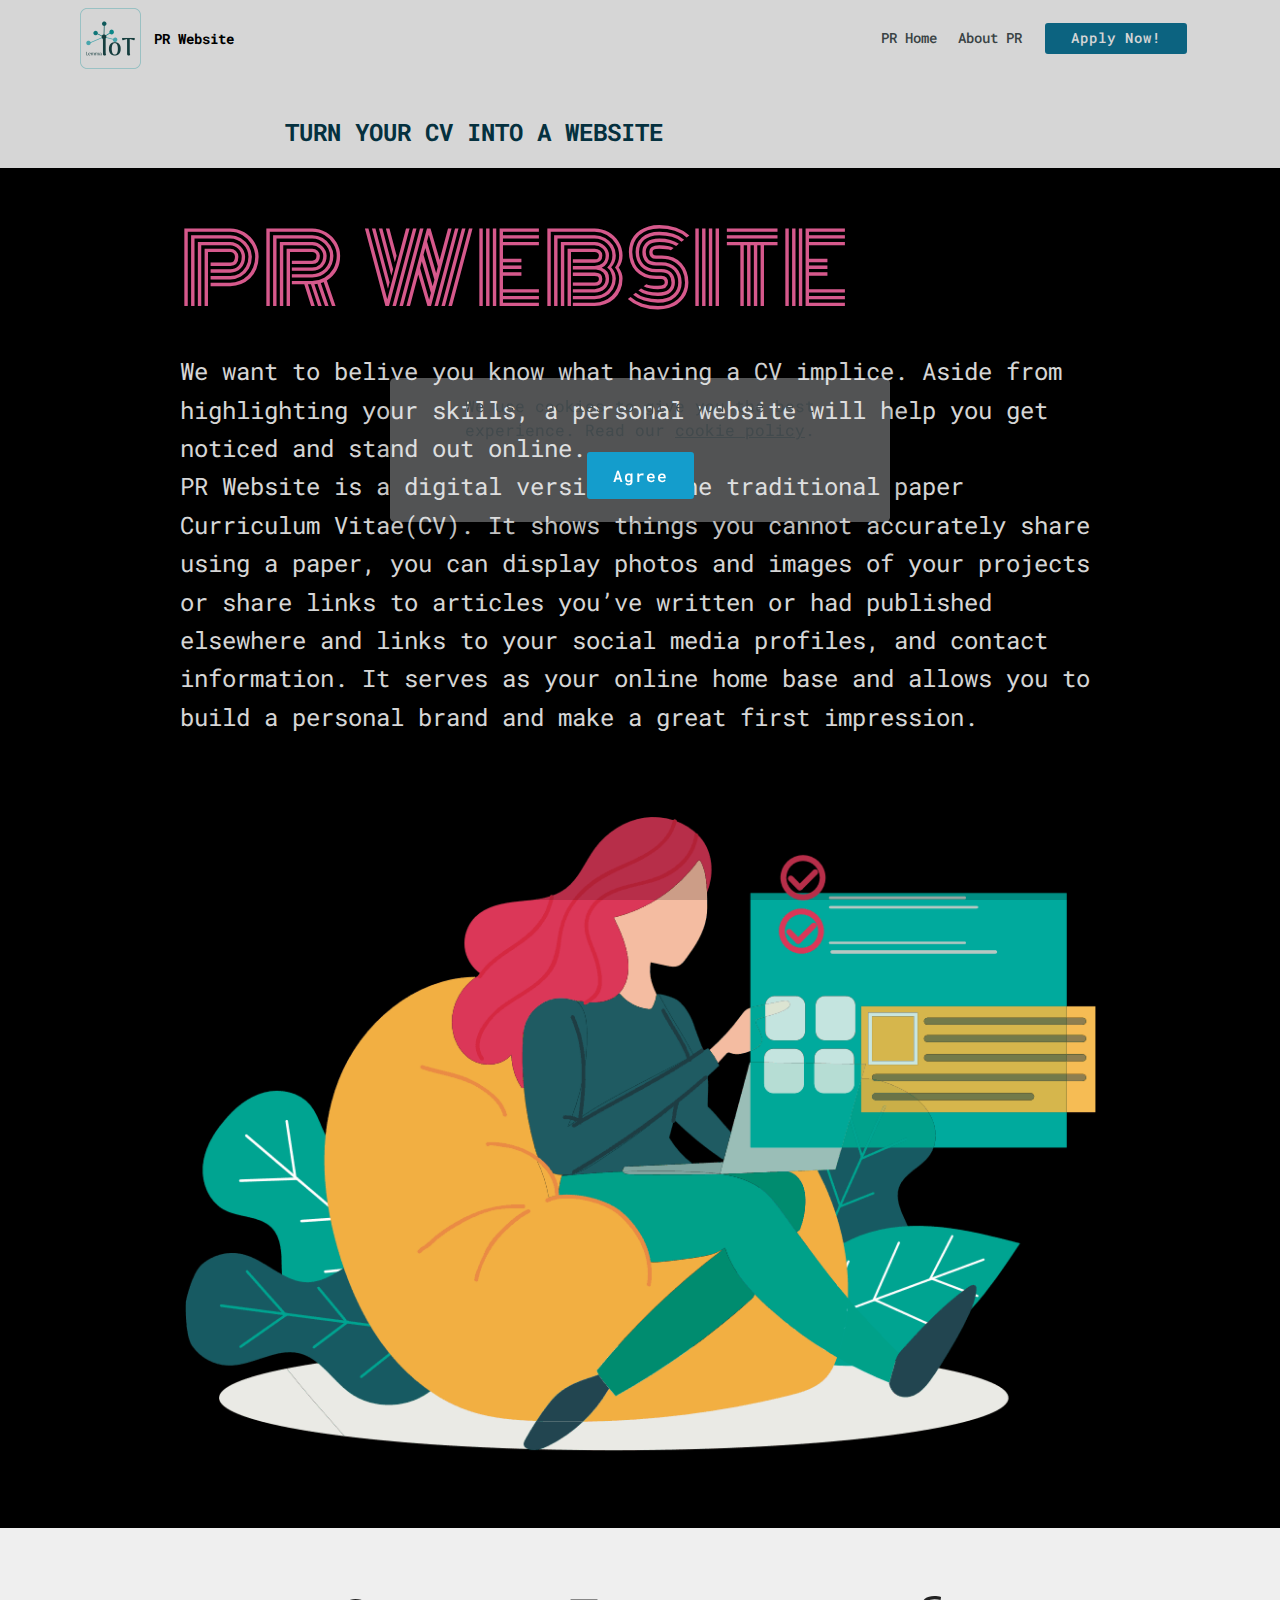
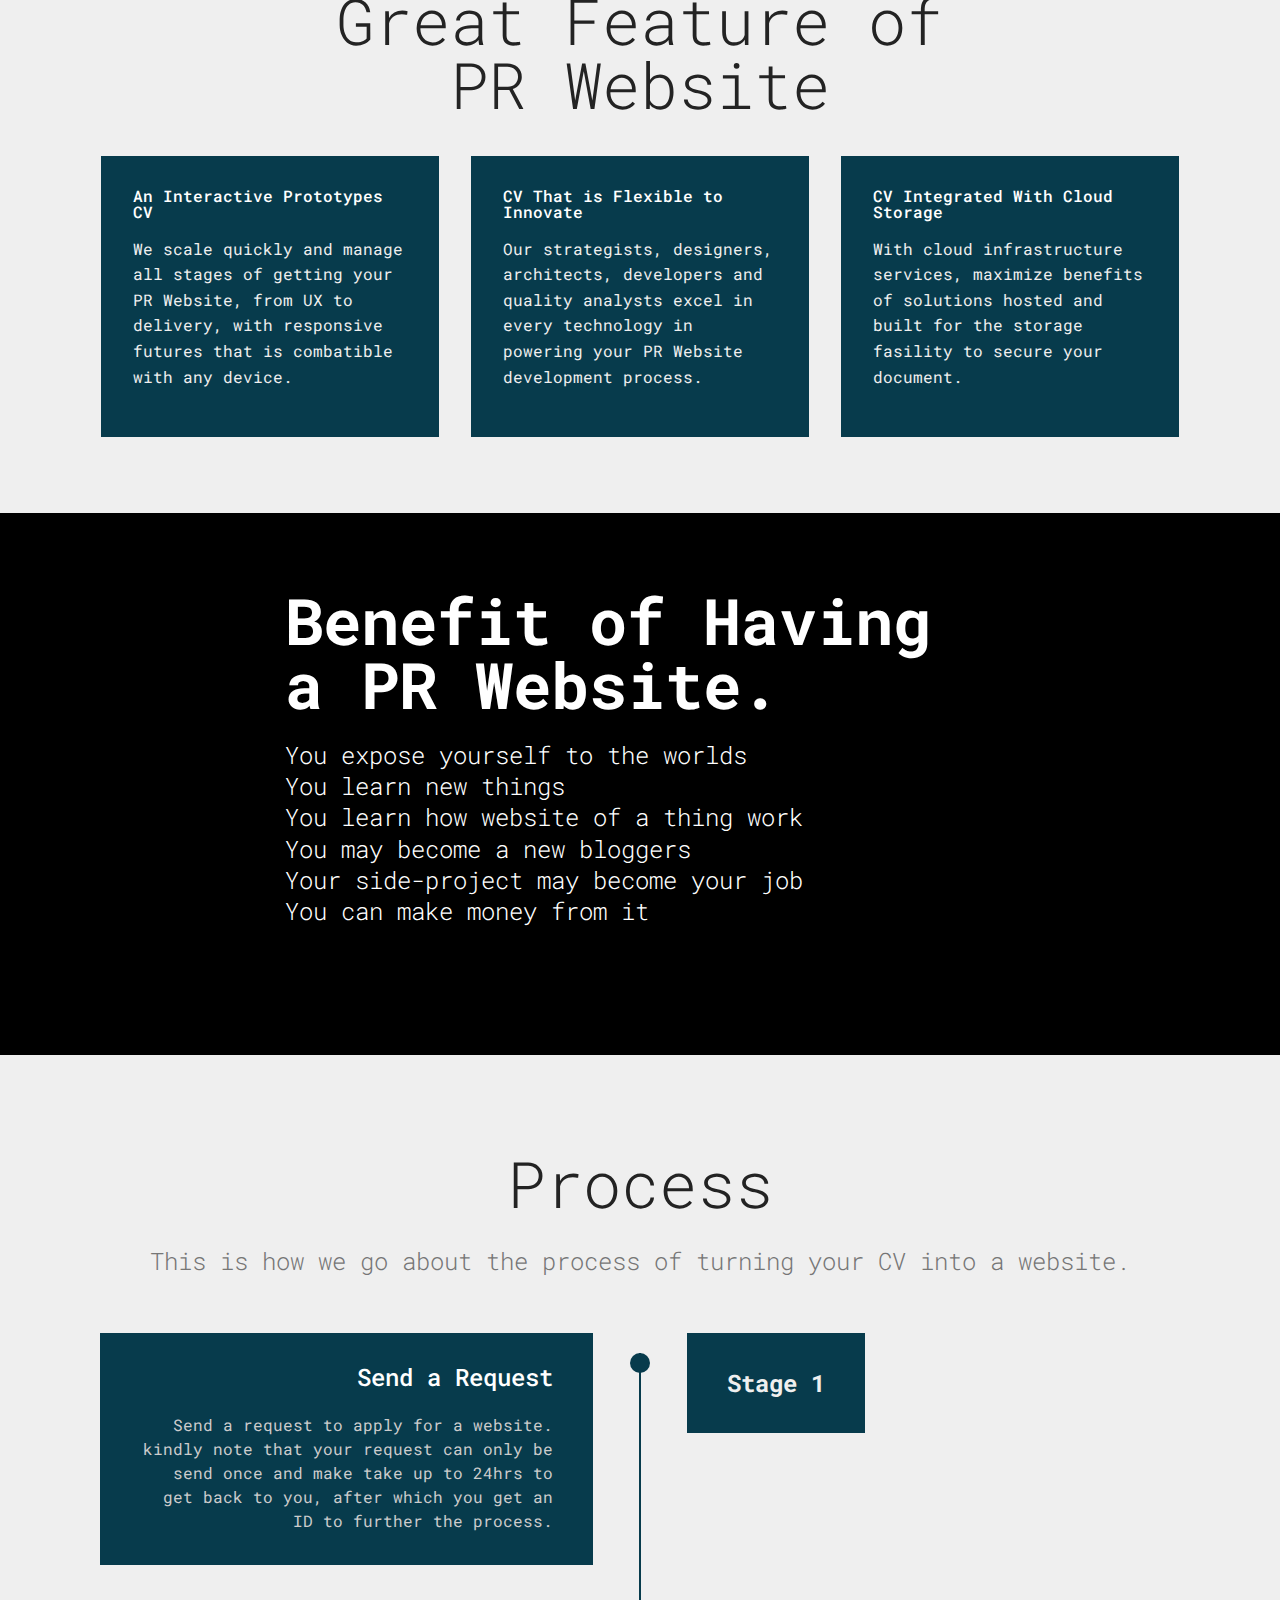
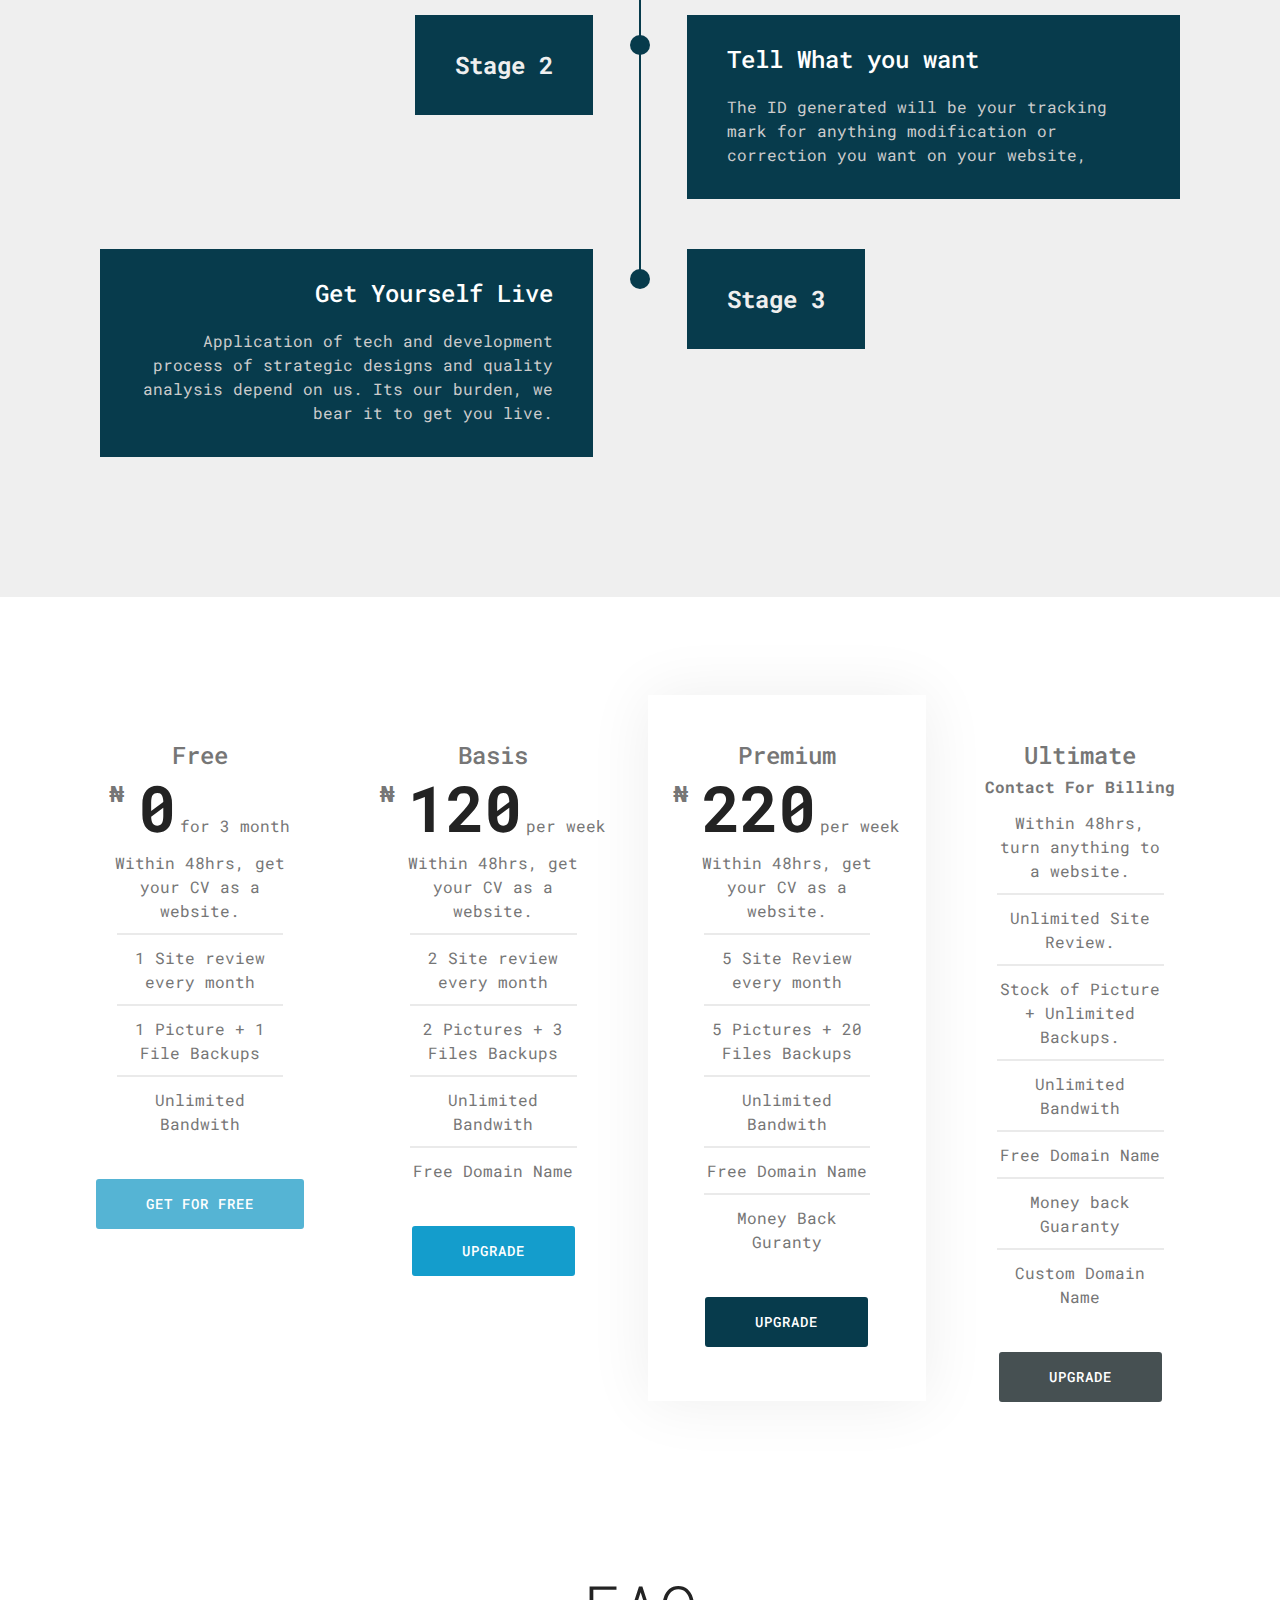
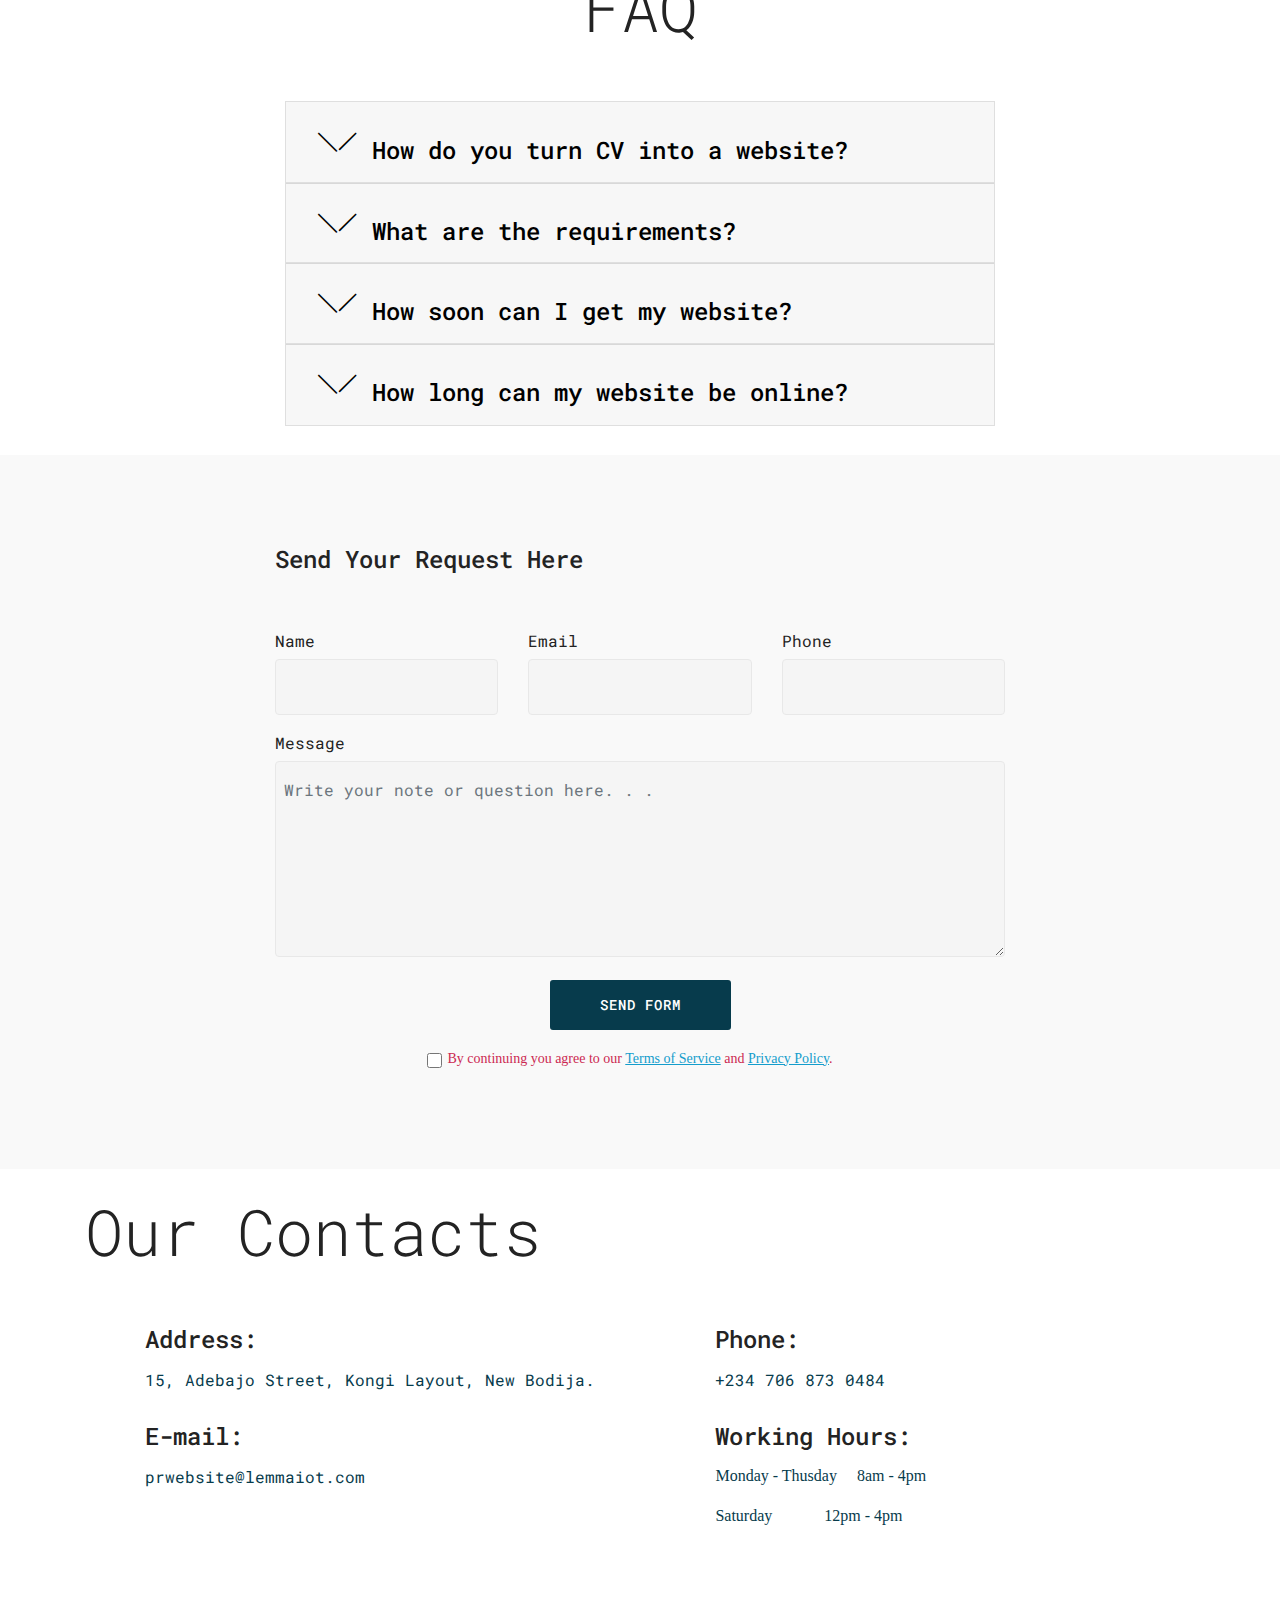
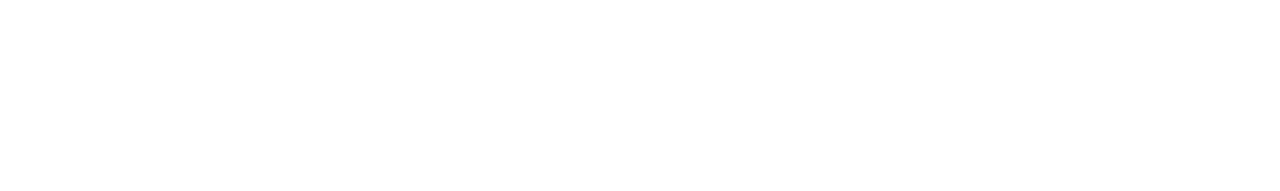
==== commit 790972d5: "create github pages" ====
--- a/index.html
+++ b/index.html
@@ -1,36 +1,39 @@
 <!DOCTYPE html>
 <html  >
 <head>
-  <!-- Site made with Mobirise Website Builder v4.10.4, https://mobirise.com -->
+  <!-- Site made with Mobirise Website Builder v4.11.6, https://mobirise.com -->
   <meta charset="UTF-8">
   <meta http-equiv="X-UA-Compatible" content="IE=edge">
-  <meta name="generator" content="Mobirise v4.10.4, mobirise.com">
-  <meta name="viewport" content="width=device-width, initial-scale=1, minimum-scale=1">
-  <link rel="shortcut icon" href="assets/images/favicon-128x88.png" type="image/x-icon">
-  <meta name="description" content="">
+  <meta name="generator" content="Mobirise v4.11.6, mobirise.com">
+  <meta name="twitter:card" content="summary_large_image"/>
+<meta name="twitter:image:src" content="assets/images/index-meta.jpg"/>
+<meta property="og:image" content="assets/images/index-meta.jpg"/>
+<meta name="twitter:title" content="CV to a Website"/>
+<meta name="viewport" content="width=device-width, initial-scale=1, minimum-scale=1">
+  <link rel="shortcut icon" href="assets/images/fav-122x122.png" type="image/x-icon">
+  <meta name="description" content="Turn your CV into a Website for free">
   
-  <title>Lemma UI & UX Designer</title>
+  <title>CV to a Website</title>
   <link rel="stylesheet" href="assets/web/assets/mobirise-icons/mobirise-icons.css">
-  <link rel="stylesheet" href="assets/tether/tether.min.css">
   <link rel="stylesheet" href="assets/bootstrap/css/bootstrap.min.css">
   <link rel="stylesheet" href="assets/bootstrap/css/bootstrap-grid.min.css">
   <link rel="stylesheet" href="assets/bootstrap/css/bootstrap-reboot.min.css">
+  <link rel="stylesheet" href="assets/web/assets/gdpr-plugin/gdpr-styles.css">
+  <link rel="stylesheet" href="assets/tether/tether.min.css">
+  <link rel="stylesheet" href="assets/socicon/css/styles.css">
   <link rel="stylesheet" href="assets/dropdown/css/style.css">
-  <link rel="stylesheet" href="assets/datatables/data-tables.bootstrap4.min.css">
-  <link rel="stylesheet" href="assets/as-pie-progress/css/progress.min.css">
   <link rel="stylesheet" href="assets/theme/css/style.css">
-  <link rel="stylesheet" href="assets/gallery/style.css">
-  <link rel="stylesheet" href="assets/mobirise/css/mbr-additional.css" type="text/css">
+  <link rel="preload" as="style" href="assets/mobirise/css/mbr-additional.css"><link rel="stylesheet" href="assets/mobirise/css/mbr-additional.css" type="text/css">
   
   
   
 </head>
 <body>
-  <section class="menu cid-qTkzRZLJNu" once="menu" id="menu1-0">
-
-    
-
-    <nav class="navbar navbar-expand beta-menu navbar-dropdown align-items-center navbar-fixed-top navbar-toggleable-sm bg-color transparent">
+  <section class="menu cid-rbbgDPwJGL" once="menu" id="menu2-1">
+
+    
+
+    <nav class="navbar navbar-expand beta-menu navbar-dropdown align-items-center navbar-fixed-top navbar-toggleable-sm">
         <button class="navbar-toggler navbar-toggler-right" type="button" data-toggle="collapse" data-target="#navbarSupportedContent" aria-controls="navbarSupportedContent" aria-expanded="false" aria-label="Toggle navigation">
             <div class="hamburger">
                 <span></span>
@@ -42,232 +45,169 @@
         <div class="menu-logo">
             <div class="navbar-brand">
                 <span class="navbar-logo">
-                    <a href="https://lemmadm.github.io">
-                         <img src="assets/images/logo-icon-464x125.png" alt="Mobirise" title="" style="height: 3.8rem;">
+                    <a href="http://www.lemmaiot.com" target="_blank">
+                        <img src="assets/images/fav-122x122.png" alt="Mobirise" title="" style="height: 3.8rem;">
                     </a>
                 </span>
-                
+                <span class="navbar-caption-wrap"><a class="navbar-caption text-black display-4" href="index.html#header4-f">
+                        PR Website</a></span>
             </div>
         </div>
         <div class="collapse navbar-collapse" id="navbarSupportedContent">
-            
-            <div class="navbar-buttons mbr-section-btn"><a class="btn btn-sm btn-success-outline display-4" href="https://form.myjotform.com/91325129857564" target="_blank"><span class="mbri-touch mbr-iconfont mbr-iconfont-btn"></span>
-                    Apply for My Service</a></div>
+            <ul class="navbar-nav nav-dropdown" data-app-modern-menu="true"><li class="nav-item"><a class="nav-link link text-info display-4" href="index.html#header4-f" aria-expanded="false">
+                        PR Home</a></li><li class="nav-item"><a class="nav-link link text-info display-4" href="page1.html#header15-13" aria-expanded="false">
+                        About PR</a></li></ul>
+            <div class="navbar-buttons mbr-section-btn"><a class="btn btn-sm btn-success display-4" href="index.html#pricing-tables2-u">
+                    
+                    Apply Now!</a></div>
         </div>
     </nav>
 </section>
 
-<section class="engine"><a href="https://mobirise.info/p">web templates free download</a></section><section class="header9 cid-rvQmuwlR6W mbr-fullscreen mbr-parallax-background" id="header9-3">
-
-    
-
-    
-
-    <div class="container">
-        <div class="media-container-column mbr-white col-lg-8 col-md-10">
-            <h1 class="mbr-section-title align-left mbr-bold pb-3 mbr-fonts-style display-1">
-                HELLO
-            </h1>
-            <h3 class="mbr-section-subtitle align-left mbr-light pb-3 mbr-fonts-style display-2">
-                I am Lemma UI and UX Designer</h3>
-            <p class="mbr-text align-left pb-3 mbr-fonts-style display-5">I SPECIALIZED IN PLANING &amp; DEVELOPING WEBSITES WITH THE FOCUS ON DESIGN &amp; GRAPHICS.<br><em>Anything Thinkable is Possible</em></p>
-            <div class="mbr-section-btn align-left"><a class="btn btn-md btn-info-outline display-4" href="folio.html#header9-d">MY PORTFOLIO&nbsp;</a> <a class="btn btn-md btn-primary-outline display-4" href="folio.html#counters3-10">ABOUT ME</a></div>
-        </div>
-    </div>
-
-    
-</section>
-
-<section class="mbr-section content4 cid-rvQowD9cVW" id="content4-6">
+<section class="engine"><a href="https://mobirise.info/q">responsive site templates</a></section><section class="mbr-section content4 cid-rbfkYvrVdo" id="content4-j">
 
     
 
     <div class="container">
         <div class="media-container-row">
             <div class="title col-12 col-md-8">
-                <h2 class="align-center pb-3 mbr-fonts-style display-2">I'M SPECIALIZED IN</h2>
-                <h3 class="mbr-section-subtitle align-center mbr-light mbr-fonts-style display-5">Committed and energetic professional developer with 5+ years' extensive experience in custom-made and specialized designs.</h3>
-                
-            </div>
-        </div>
-    </div>
-</section>
-
-<section class="features10 cid-rvQohJKwyD" id="features10-4">
-
-    
-
-    
-    <div class="container">
-        <div class="row justify-content-center">
-            <div class="card p-3 col-12 col-md-6 col-lg-3">
-                <div class="media mb-3">
-                    <div class="card-img align-self-center">
-                        <span class="mbr-iconfont mbri-idea" style="font-size: 40px; color: rgb(15, 118, 153); fill: rgb(15, 118, 153);"></span>
-                    </div>
-                    <h4 class="card-title media-body py-3 mbr-fonts-style display-7">
-                        CONCEPTING
-                    </h4>
-                </div>
-                <div class="card-box">
-                    <p class="mbr-text mbr-fonts-style display-7">First impressions counts for everything, lets craft a memorable concept which will captivate your target audience.</p>
-                </div>
-            </div>
-
-            <div class="card p-3 col-12 col-md-6 col-lg-3">
-                <div class="media mb-3">
-                    <div class="card-img align-self-center">
-                        <span class="mbr-iconfont mbri-devices" style="font-size: 40px; color: rgb(15, 118, 153); fill: rgb(15, 118, 153);"></span>
-                    </div>
-                    <h4 class="card-title media-body py-3 mbr-fonts-style display-7">
-                        UI/UX
-                    </h4>
-                </div>
-                <div class="card-box">
-                    <p class="mbr-text mbr-fonts-style display-7">With a good brand identity and creative designs, you can make your dream visible and meaningful</p>
-                </div>
-            </div>
-
-            <div class="card p-3 col-12 col-md-6 col-lg-3">
-                <div class="media mb-3">
-                    <div class="card-img align-self-center">
-                        <span class="mbr-iconfont mbri-website-theme" style="font-size: 40px; color: rgb(15, 118, 153); fill: rgb(15, 118, 153);"></span>
-                    </div>
-                    <h4 class="card-title media-body py-3 mbr-fonts-style display-7">VISUAL DESIGN</h4>
-                </div>
-                <div class="card-box">
-                    <p class="mbr-text mbr-fonts-style display-7">Branding and graphics is perhaps your professional service firm's most valuable asset that strengthen your business.</p>
-                </div>
-            </div>
-
-            <div class="card p-3 col-12 col-md-6 col-lg-3">
-                <div class="media mb-3">
-                    <div class="card-img align-self-center">
-                        <span class="mbr-iconfont mbri-like" style="font-size: 40px; color: rgb(15, 118, 153); fill: rgb(15, 118, 153);"></span>
-                    </div>
-                    <h4 class="card-title media-body py-3 mbr-fonts-style display-7">
-                        INTERACTION
-                    </h4>
-                </div>
-                <div class="card-box">
-                    <p class="mbr-text mbr-fonts-style display-7">I belief that every body has one paramount intrest; taking their brand to a position where it speaks directly to their audience.</p>
-                </div>
-            </div>
-        </div>
-    </div>
-</section>
-
-<section class="mbr-section content5 cid-rvQKa74H5K mbr-parallax-background" id="content5-m">
-
-    
+                <h2 class="align-center pb-3 mbr-fonts-style display-5"><strong>TURN YOUR CV INTO A WEBSITE</strong></h2>
+                
+                
+            </div>
+        </div>
+    </div>
+</section>
+
+<section class="header4 cid-rbf6QMjiPs" id="header4-f">
+
+    
+
+    
+
+    <div class="container">
+        <div class="row justify-content-md-center">
+            <div class="media-content col-md-10">
+                <h2 class="mbr-section-title align-center mbr-white pb-3 mbr-bold mbr-fonts-style display-1"><span style="font-weight: normal;">PR &nbsp;WEBSITE</span></h2>
+                
+                <div class="mbr-text align-center mbr-white pb-3">
+                    <p class="mbr-text mbr-fonts-style display-5">We want to belive you know what having a CV implice. Aside from highlighting your skills, a personal website will help you get noticed and stand out online. <br>PR Website is a digital version of the traditional paper Curriculum Vitae(CV). It shows things you cannot accurately share using a paper, you can display photos and images of your projects or share links to articles you’ve written or had published elsewhere and links to your social media profiles, and contact information. It serves as your online home base and allows you to build a personal brand and make a great first impression.</p>
+                </div>
+                
+            </div>
+            <div class="mbr-figure pt-5">
+                <img src="assets/images/landing-1-940x656.png" alt="Mobirise" title="" style="width: 80%;">
+            </div>
+        </div>
+    </div>
+</section>
+
+<section class="mbr-section content4 cid-rKyQWD2XDs" id="content4-x">
 
     
 
     <div class="container">
         <div class="media-container-row">
             <div class="title col-12 col-md-8">
-                <h2 class="align-center mbr-bold mbr-white pb-3 mbr-fonts-style display-2">
-                    MY RESENT WORKS</h2>
-                <h3 class="mbr-section-subtitle align-center mbr-light mbr-white pb-3 mbr-fonts-style display-5">
-                    Find my top recent work</h3>
-                
-                
-            </div>
-        </div>
-    </div>
-</section>
-
-<section class="mbr-gallery mbr-slider-carousel cid-rvQK6PhqCt" id="gallery3-l">
-
-    
-
-    <div>
-        <div><!-- Filter --><!-- Gallery --><div class="mbr-gallery-row"><div class="mbr-gallery-layout-default"><div><div><div class="mbr-gallery-item mbr-gallery-item--p0" data-video-url="false" data-tags="Awesome"><div href="#lb-gallery3-l" data-slide-to="0" data-toggle="modal"><img src="assets/images/service7-2-636x290-636x290.jpg" alt="" title=""><span class="icon-focus"></span><span class="mbr-gallery-title mbr-fonts-style display-7">Customized Jotter made for special purpose.</span></div></div><div class="mbr-gallery-item mbr-gallery-item--p0" data-video-url="false" data-tags="Responsive"><div href="#lb-gallery3-l" data-slide-to="1" data-toggle="modal"><img src="assets/images/service2-3-2000x2000-800x800.jpg" alt="" title=""><span class="icon-focus"></span><span class="mbr-gallery-title mbr-fonts-style display-7">Logo Designed for a Christian Fellowship.</span></div></div><div class="mbr-gallery-item mbr-gallery-item--p0" data-video-url="false" data-tags="Creative"><div href="#lb-gallery3-l" data-slide-to="2" data-toggle="modal"><img src="assets/images/service8-1-238x250-238x250.jpg" alt="" title=""><span class="icon-focus"></span><span class="mbr-gallery-title mbr-fonts-style display-7">Logo Designed for Emperor Sence.</span></div></div><div class="mbr-gallery-item mbr-gallery-item--p0" data-video-url="false" data-tags="Animated"><div href="#lb-gallery3-l" data-slide-to="3" data-toggle="modal"><img src="assets/images/service7-1-700x600-700x600.jpg" alt="" title=""><span class="icon-focus"></span><span class="mbr-gallery-title mbr-fonts-style display-7">Wedding Programme for&nbsp;</span></div></div><div class="mbr-gallery-item mbr-gallery-item--p0" data-video-url="false" data-tags="Awesome"><div href="#lb-gallery3-l" data-slide-to="4" data-toggle="modal"><img src="assets/images/res-img-509x252-509x252.png" alt="" title=""><span class="icon-focus"></span><span class="mbr-gallery-title mbr-fonts-style display-7">Rescent Bloged Websites.</span></div></div><div class="mbr-gallery-item mbr-gallery-item--p0" data-video-url="false" data-tags="Awesome"><div href="#lb-gallery3-l" data-slide-to="5" data-toggle="modal"><img src="assets/images/advanced-laptop-1-711x392-539x355.png" alt="" title=""><span class="icon-focus"></span><span class="mbr-gallery-title mbr-fonts-style display-7">Screenshot of My resent package used for analysis programme.</span></div></div><div class="mbr-gallery-item mbr-gallery-item--p0" data-video-url="false" data-tags="Responsive"><div href="#lb-gallery3-l" data-slide-to="6" data-toggle="modal"><img src="assets/images/power-ds-img-800x500-800x500.png" alt="" title=""><span class="icon-focus"></span><span class="mbr-gallery-title mbr-fonts-style display-7">Outlook of our rescent special made software application for a school.</span></div></div><div class="mbr-gallery-item mbr-gallery-item--p0" data-video-url="false" data-tags="Animated"><div href="#lb-gallery3-l" data-slide-to="7" data-toggle="modal"><img src="assets/images/service2-2-1848x978-800x423.jpg" alt="" title=""><span class="icon-focus"></span><span class="mbr-gallery-title mbr-fonts-style display-7">Church Wallpaper for wall decoration.</span></div></div></div></div><div class="clearfix"></div></div></div><!-- Lightbox --><div data-app-prevent-settings="" class="mbr-slider modal fade carousel slide" tabindex="-1" data-keyboard="true" data-interval="false" id="lb-gallery3-l"><div class="modal-dialog"><div class="modal-content"><div class="modal-body"><ol class="carousel-indicators"><li data-app-prevent-settings="" data-target="#lb-gallery3-l" data-slide-to="0"></li><li data-app-prevent-settings="" data-target="#lb-gallery3-l" data-slide-to="1"></li><li data-app-prevent-settings="" data-target="#lb-gallery3-l" data-slide-to="2"></li><li data-app-prevent-settings="" data-target="#lb-gallery3-l" data-slide-to="3"></li><li data-app-prevent-settings="" data-target="#lb-gallery3-l" data-slide-to="4"></li><li data-app-prevent-settings="" data-target="#lb-gallery3-l" data-slide-to="5"></li><li data-app-prevent-settings="" data-target="#lb-gallery3-l" class=" active" data-slide-to="6"></li><li data-app-prevent-settings="" data-target="#lb-gallery3-l" data-slide-to="7"></li></ol><div class="carousel-inner"><div class="carousel-item"><img src="assets/images/service7-2-636x290.jpg" alt="" title=""></div><div class="carousel-item"><img src="assets/images/service2-3-2000x2000.jpg" alt="" title=""></div><div class="carousel-item"><img src="assets/images/service8-1-238x250.jpg" alt="" title=""></div><div class="carousel-item"><img src="assets/images/service7-1-700x600.jpg" alt="" title=""></div><div class="carousel-item"><img src="assets/images/res-img-509x252.png" alt="" title=""></div><div class="carousel-item"><img src="assets/images/advanced-laptop-1-711x392.png" alt="" title=""></div><div class="carousel-item active"><img src="assets/images/power-ds-img-800x500.png" alt="" title=""></div><div class="carousel-item"><img src="assets/images/service2-2-1848x978.jpg" alt="" title=""></div></div><a class="carousel-control carousel-control-prev" role="button" data-slide="prev" href="#lb-gallery3-l"><span class="mbri-left mbr-iconfont" aria-hidden="true"></span><span class="sr-only">Previous</span></a><a class="carousel-control carousel-control-next" role="button" data-slide="next" href="#lb-gallery3-l"><span class="mbri-right mbr-iconfont" aria-hidden="true"></span><span class="sr-only">Next</span></a><a class="close" href="#" role="button" data-dismiss="modal"><span class="sr-only">Close</span></a></div></div></div></div></div>
-    </div>
-
-</section>
-
-<section class="progress-bars3 cid-rvSe0SOQM9" id="progress-bars3-q">
- 
-     
-
-    
-    
-    <div class="container">
-        <h2 class="mbr-section-title pb-3 align-center mbr-fonts-style display-2">
-            MY EXPERIENCE</h2>
-
-        
-    
-        <div class="media-container-row pt-5 mt-2">
-            <div class="card p-3 align-center">
-                <div class="wrap">
-                    <div class="pie_progress progress1" role="progressbar" data-goal="75">
-                        <p class="pie_progress__number mbr-fonts-style display-5"></p>
-                    </div>
-                </div> 
-                <div class="mbr-crt-title pt-3">
-                    <h4 class="card-title py-2 mbr-fonts-style display-5">
-                        Innovation</h4>
-                </div>                 
-            </div>
-
-            <div class="card p-3 align-center">
-                <div class="wrap">
-                    <div class="pie_progress progress2" role="progressbar" data-goal="55">
-                        <p class="pie_progress__number mbr-fonts-style display-5"></p>
-                    </div>
-                </div> 
-                <div class="mbr-crt-title pt-3">
-                    <h4 class="card-title py-2 mbr-fonts-style display-5">
-                        Strategy</h4>
-                </div>                 
-            </div>
-
-            <div class="card p-3 align-center">
-                <div class="wrap">
-                    <div class="pie_progress progress3" role="progressbar" data-goal="87">
-                        <p class="pie_progress__number mbr-fonts-style display-5"></p>
-                    </div>
-                </div> 
-                <div class="mbr-crt-title pt-3">
-                    <h4 class="card-title py-2 mbr-fonts-style display-5">
-                        Devotion</h4>
-                </div>                 
-            </div>
-
-            
-
-            
-
-            
-        </div>
-</div></section>
-
-<section class="timeline1 cid-rvRXYeZU5U" id="timeline1-p">
+                <h2 class="align-center pb-3 mbr-fonts-style display-2">
+                    Great Feature of PR Website</h2>
+                
+                
+            </div>
+        </div>
+    </div>
+</section>
+
+<section class="features4 cid-rKyQ6E9CB2" id="features4-w">
+    
+         
+
+    
+    <div class="container">
+        <div class="media-container-row">
+            <div class="card p-3 col-12 col-md-6 col-lg-4">
+                <div class="card-wrapper media-container-row media-container-row">
+                    <div class="card-box">
+                        <h4 class="card-title pb-3 mbr-fonts-style display-7">An Interactive Prototypes CV</h4>
+                        <p class="mbr-text mbr-fonts-style display-7">
+                            We scale quickly and manage all stages of getting your PR Website, from UX to delivery, with responsive futures that is combatible with any device.<br></p>
+                    </div>
+                </div>
+            </div>
+
+            <div class="card p-3 col-12 col-md-6 col-12 col-md-6 col-lg-4">
+                <div class="card-wrapper media-container-row">
+                    <div class="card-box">
+                        <h4 class="card-title pb-3 mbr-fonts-style display-7">CV That is Flexible to Innovate</h4>
+                        <p class="mbr-text mbr-fonts-style display-7">
+                            Our strategists, designers, architects, developers and quality analysts excel in every technology in powering your PR Website development process.
+                        </p>
+                    </div>
+                </div>
+            </div>
+
+            <div class="card p-3 col-12 col-md-6 col-lg-4">
+                <div class="card-wrapper media-container-row">
+                    <div class="card-box">
+                        <h4 class="card-title pb-3 mbr-fonts-style display-7">CV Integrated With Cloud Storage</h4>
+                        <p class="mbr-text mbr-fonts-style display-7">
+                            With cloud infrastructure services, maximize benefits of solutions hosted and built for the storage fasility to secure your document.</p>
+                    </div>
+                </div>
+            </div>
+
+            
+        </div>
+    </div>
+</section>
+
+<section class="mbr-section content4 cid-rbf2WwhYB0" id="content4-e">
+
+    
+
+    <div class="container">
+        <div class="media-container-row">
+            <div class="title col-12 col-md-8">
+                <h2 class="align-center pb-3 mbr-fonts-style display-2"><strong>Benefit of Having a PR Website.</strong></h2>
+                <h3 class="mbr-section-subtitle align-center mbr-light mbr-fonts-style display-5">You expose yourself to the worlds
+<div>You learn new things
+</div><div>You learn how website of a thing work
+</div><div>You may become a new bloggers
+</div><div>Your side-project may become your job
+</div><div>You can make money from it</div></h3>
+                
+            </div>
+        </div>
+    </div>
+</section>
+
+<section class="timeline1 cid-rKyVgKJ8Hk" id="timeline1-y">
 
     
 
     
 
     <div class="container align-center">
-        <h2 class="mbr-section-title pb-3 mbr-fonts-style display-2">MY WORKING PROCESS</h2>
-        <h3 class="mbr-section-subtitle pb-5 mbr-fonts-style display-5">As I help you develop your brand and designs you dream of, I divide the process into Four phase</h3>
+        <h2 class="mbr-section-title pb-3 mbr-fonts-style display-2">
+            Process</h2>
+        <h3 class="mbr-section-subtitle pb-5 mbr-fonts-style display-5">
+            This is how we go about the process of turning your CV into a website.</h3>
 
         <div class="container timelines-container" mbri-timelines="">
             <!--1-->
             <div class="row timeline-element reverse separline">
                  <div class="timeline-date-panel col-xs-12 col-md-6  align-left">         
                     <div class="time-line-date-content">
-                        <p class="mbr-timeline-date mbr-fonts-style display-5">
-                            Phase 1</p>
+                        <p class="mbr-timeline-date mbr-fonts-style display-5"><strong>
+                            Stage 1</strong></p>
                     </div>
                 </div>
            <span class="iconBackground"></span>
             <div class="col-xs-12 col-md-6 align-right">
                 <div class="timeline-text-content">
-                    <h4 class="mbr-timeline-title pb-3 mbr-fonts-style display-5">DISCUSS THE PROJECT</h4>
-                    <p class="mbr-timeline-text mbr-fonts-style display-7">In this phase, I will need to get to know your dream/business/desire or anything you think is impossible.</p>
+                    <h4 class="mbr-timeline-title pb-3 mbr-fonts-style display-5">Send a Request</h4>
+                    <p class="mbr-timeline-text mbr-fonts-style display-7">
+                        Send a request to apply for a website. kindly note that your request can only be send once and make take up to 24hrs to get back to you, after which you get an ID to further the process.</p>
                  </div>
             </div>
             </div>
@@ -275,72 +215,41 @@
             <div class="row timeline-element  separline">
                 <div class="timeline-date-panel col-xs-12 col-md-6 align-right">
                     <div class="time-line-date-content">
-                        <p class="mbr-timeline-date mbr-fonts-style display-5">
-                            Phase 2</p>
-                    </div>
-                </div>
-                <span class="iconBackground"></span>
-                <div class="col-xs-12 col-md-6 align-left ">
-                    <div class="timeline-text-content">
-                        <h4 class="mbr-timeline-title pb-3 mbr-fonts-style display-5">LOT OF CONCEPTING</h4>
-                        <p class="mbr-timeline-text mbr-fonts-style display-7">
-                            This is when we will be developing all tools you will need to communicate the vision; i.e. all that will be required for the development.</p>
-                    </div>
-                </div>
-            </div>
-            <!--3-->
-            <div class="row timeline-element reverse separline">
-                <div class="timeline-date-panel col-xs-12 col-md-6  align-left">
-                    <div class="time-line-date-content">
-                        <p class="mbr-timeline-date mbr-fonts-style display-5">
-                            Phase 3</p>
-                    </div>
-                </div>
-                <span class="iconBackground"></span>
-                <div class="col-xs-12 col-md-6 align-right">
-                    <div class="timeline-text-content">
-                        <h4 class="mbr-timeline-title pb-3 mbr-fonts-style display-5">UX/UI PLANNING</h4>      
-                        <p class="mbr-timeline-text mbr-fonts-style display-7">This is the phase where all that will be required for the development will be combine to create User Experience and User Interface format.</p>
-                    </div>
-                </div>
-            </div>
-            <!--4-->
-            <div class="row timeline-element  separline">
-                <div class="timeline-date-panel col-xs-12 col-md-6 align-right">
-                    <div class="time-line-date-content">
-                        <p class="mbr-timeline-date mbr-fonts-style display-5">
-                            Phase 4</p>
+                        <p class="mbr-timeline-date mbr-fonts-style display-5"><strong>
+                            Stage 2</strong></p>
                     </div>
                 </div>
                 <span class="iconBackground"></span>
                 <div class="col-xs-12 col-md-6 align-left ">
                     <div class="timeline-text-content">
                         <h4 class="mbr-timeline-title pb-3 mbr-fonts-style display-5">
-                            DESIGN
-                        </h4>
+                            Tell What you want</h4>
                         <p class="mbr-timeline-text mbr-fonts-style display-7">
-                            Finally, the phase of strengthening your newly developed or updated vision/brand/development.
-                        </p>
-                    </div>
-                </div>
-            </div>
-            <!--5-->
+                            The ID generated will be your tracking mark for anything modification or correction you want on your website,&nbsp;</p>
+                    </div>
+                </div>
+            </div>
+            <!--3-->
             <div class="row timeline-element reverse">
                 <div class="timeline-date-panel col-xs-12 col-md-6  align-left">
                     <div class="time-line-date-content">
-                        <p class="mbr-timeline-date mbr-fonts-style display-5">Final Phase.</p>
+                        <p class="mbr-timeline-date mbr-fonts-style display-5"><strong>
+                            Stage 3</strong></p>
                     </div>
                 </div>
                 <span class="iconBackground"></span>
                 <div class="col-xs-12 col-md-6 align-right">
                     <div class="timeline-text-content">
                         <h4 class="mbr-timeline-title pb-3 mbr-fonts-style display-5">
-                            DELIVERY</h4>
-                        <p class="mbr-timeline-text mbr-fonts-style display-7">
-                            Upon completion, you will go with any file format you want and you can recover them at any time.</p>
-                    </div>
-                </div>
-            </div>
+                            Get Yourself Live</h4>      
+                        <p class="mbr-timeline-text mbr-fonts-style display-7">Application of tech and development process of&nbsp;strategic designs and quality analysis depend on us. Its our burden, we bear it to get you live.<br></p>
+                    </div>
+                </div>
+            </div>
+            <!--4-->
+            
+            <!--5-->
+            
             <!--6-->
             
             <!--7-->
@@ -359,83 +268,263 @@
     </div>
 </section>
 
-<section class="progress-bars1 cid-rvSfdzCgAr" id="progress-bars1-r">
-    
-    
-
-    
-
-    <div class="container">
-        <h2 class="mbr-section-title pb-2 align-center mbr-fonts-style display-2">
-            GRAPHIC SUIT APPLICATION</h2>
-
-        
-
-        <div class="progress_elements">
-            <div class="progress1 pb-5">
-                <div class="title-wrap">
-                    <div class="progressbar-title mbr-fonts-style display-7">
-                        <p>
-                            Dreamwaver</p>
-                    </div>
-                    <div class="progress_value mbr-fonts-style display-7">
-                        <div class="progressbar-number"></div>
-                        <span>%</span>
-                    </div>
-                </div>
-                <progress class="progress progress-primary" max="100" value="70">
-                </progress>
-            </div>
-            
-            <div class="progress2 pb-5">
-                <div class="title-wrap">
-                    <div class="progressbar-title mbr-fonts-style display-7">
-                        <p>
-                           Illustrator</p>
-                    </div>
-                <div class="progress_value mbr-fonts-style display-7">
-                    <div class="progressbar-number"></div>
-                    <span>%</span>
-                </div>
-                </div>
-                <progress class="progress progress-primary" max="100" value="80">
-                </progress>
-            </div>
-            
-            <div class="progress3 pb-5">
-                <div class="title-wrap">
-                    <div class="progressbar-title mbr-fonts-style display-7">
-                        <p>
-                            Photoshope</p>
-                    </div>
-                    <div class="progress_value mbr-fonts-style display-7">
-                        <div class="progressbar-number"></div>
-                        <span>%</span>
-                    </div>
-                </div>
-                <progress class="progress progress-primary" max="100" value="59">
-                </progress>
-            </div>
-            
-            <div class="progress4">
-                <div class="title-wrap">
-                    <div class="progressbar-title mbr-fonts-style display-7">
-                        <p>
-                            Corel Draw</p>
-                    </div>
-                <div class="progress_value mbr-fonts-style display-7">
-                    <div class="progressbar-number"></div>
-                    <span>%</span>
-                </div>
-                </div>
-                <progress class="progress progress-primary" max="100" value="90">
-                </progress>
-            </div>
-        </div>
-    </div>
-</section>
-
-<section class="services5 cid-rvShh0uuey" id="services5-s">
+<section class="pricing-table2 cid-rKyMehah0l" id="pricing-tables2-u">
+
+    
+
+    
+
+    <div class="container">
+        <div class="media-container-row">
+
+            <div class="plan col-12 mx-2 my-2 justify-content-center col-lg-3">
+                <div class="plan-header text-center pt-5">
+                    <h3 class="plan-title mbr-fonts-style display-5">
+                        Free</h3>
+                    <div class="plan-price">
+                        <span class="price-value mbr-fonts-style display-5">
+                            ₦
+                        </span>
+                        <span class="price-figure mbr-fonts-style display-2">0</span>
+                        <small class="price-term mbr-fonts-style display-7">
+                            for 3 month</small>
+                    </div>
+                </div>
+                <div class="plan-body">
+                    <div class="plan-list align-center">
+                        <ul class="list-group list-group-flush mbr-fonts-style display-7">
+                            <li class="list-group-item">Within 48hrs, get your CV as a website.</li>
+                            <li class="list-group-item">1 Site review every month</li><li class="list-group-item">1 Picture + 1 File Backups</li><li class="list-group-item">Unlimited Bandwith</li>
+                        </ul>
+                    </div>
+                    <div class="mbr-section-btn text-center py-4 pb-5"><a href="https://forms.gle/8Hb8v7eKPtY84JhA8" class="btn btn-danger display-4" target="_blank">GET FOR FREE</a></div>
+                </div>
+            </div>
+
+            <div class="plan col-12 mx-2 my-2 justify-content-center col-lg-3">
+                <div class="plan-header text-center pt-5">
+                    <h3 class="plan-title mbr-fonts-style display-5">
+                        Basis</h3>
+                    <div class="plan-price">
+                        <span class="price-value mbr-fonts-style display-5">
+                            ₦
+                        </span>
+                        <span class="price-figure mbr-fonts-style display-2">120</span>
+                        <small class="price-term mbr-fonts-style display-7">
+                            per week</small>
+                    </div>
+                </div>
+                <div class="plan-body">
+                    <div class="plan-list align-center">
+                        <ul class="list-group list-group-flush mbr-fonts-style display-7">
+                            <li class="list-group-item">
+                                Within 48hrs, get your CV as a website.</li>
+                            <li class="list-group-item">2 Site review every month</li>
+                            <li class="list-group-item">2 Pictures + 3 Files Backups</li><li class="list-group-item">Unlimited Bandwith</li><li class="list-group-item">Free Domain Name</li>
+                        </ul>
+                    </div>
+                    <div class="mbr-section-btn text-center py-4 pb-5"><a href="https://zfrmz.com/hvcY8K1LYOpPXV4INxc4" class="btn btn-primary display-4" target="_blank">UPGRADE</a></div>
+                </div>
+            </div>
+
+            <div class="plan col-12 mx-2 my-2 justify-content-center favorite col-lg-3">
+                <div class="plan-header text-center pt-5">
+                    <h3 class="plan-title mbr-fonts-style display-5">
+                        Premium
+                    </h3>
+                    <div class="plan-price">
+                        <span class="price-value mbr-fonts-style display-5">
+                            ₦
+                        </span>
+                        <span class="price-figure mbr-fonts-style display-2">220</span>
+                        <small class="price-term mbr-fonts-style display-7">
+                            per week</small>
+                    </div>
+                </div>
+                <div class="plan-body">
+                    <div class="plan-list align-center">
+                        <ul class="list-group list-group-flush mbr-fonts-style display-7">
+                            <li class="list-group-item">
+                                Within 48hrs, get your CV as a website.</li>
+                            <li class="list-group-item">
+                                5 Site Review every month</li>
+                            <li class="list-group-item">
+                                5 Pictures + 20 Files Backups</li>
+                            <li class="list-group-item">
+                                Unlimited Bandwith</li><li class="list-group-item">Free Domain Name</li><li class="list-group-item">Money Back Guranty</li>
+                        </ul>
+                    </div>
+                    <div class="mbr-section-btn text-center py-4 pb-5"><a href="https://zfrmz.com/Bcr3G6E1Lyq7OqrmNMjO" class="btn btn-secondary display-4" target="_blank">UPGRADE</a></div>
+                </div>
+            </div>
+
+            <div class="plan col-12 mx-2 my-2 justify-content-center col-lg-3">
+                <div class="plan-header text-center pt-5">
+                    <h3 class="plan-title mbr-fonts-style display-5">
+                        Ultimate
+                    </h3>
+                    <div class="plan-price">
+                        <span class="price-value mbr-fonts-style display-7">Contact For Billing</span>
+                    </div>
+                </div>
+                <div class="plan-body">
+                    <div class="plan-list align-center">
+                        <ul class="list-group list-group-flush mbr-fonts-style display-7">
+                            <li class="list-group-item">
+                                Within 48hrs, turn anything to a website.</li>
+                            <li class="list-group-item">
+                                Unlimited Site Review.</li>
+                            <li class="list-group-item">
+                                Stock of Picture + Unlimited Backups.</li>
+                            <li class="list-group-item">
+                                Unlimited Bandwith</li>
+                            <li class="list-group-item">
+                                Free Domain Name</li><li class="list-group-item">Money back Guaranty</li><li class="list-group-item">Custom Domain Name</li>
+                        </ul>
+                    </div>
+                    <div class="mbr-section-btn text-center py-4 pb-5"><a href="https://mobirise.co" class="btn btn-info display-4">UPGRADE</a></div>
+                </div>
+            </div>
+
+        </div>
+    </div>
+</section>
+
+<section class="toggle1 cid-rKyPMWOCR9" id="toggle1-v">
+
+    
+
+    
+        <div class="container">
+            <div class="media-container-row">
+                <div class="col-12 col-md-8">
+                    <div class="section-head text-center space30">
+                       <h2 class="mbr-section-title pb-5 mbr-fonts-style display-2">FAQ
+                        </h2>
+                    </div>
+                    <div class="clearfix"></div>
+                    <div id="bootstrap-toggle" class="toggle-panel accordionStyles tab-content">
+                        <div class="card">
+                            <div class="card-header" role="tab" id="headingOne">
+                                <a role="button" class="collapsed panel-title text-black" data-toggle="collapse" data-core="" href="#collapse1_8" aria-expanded="false" aria-controls="collapse1">
+                                    <h4 class="mbr-fonts-style display-5">
+                                        <span class="sign mbr-iconfont mbri-arrow-down inactive"></span>How do you turn CV into a website?</h4>
+                                </a>
+                            </div>
+                            <div id="collapse1_8" class="panel-collapse noScroll collapse" role="tabpanel" aria-labelledby="headingOne">
+                                <div class="panel-body p-4">
+                                    <p class="mbr-fonts-style panel-text display-7">
+                                       We don't turn your CV into a website, but we make use of the content in it to create a website. We create a website from your CV file you sent to us by picking necessary details from all content in it as desired by you.</p>
+                                </div>
+                            </div>
+                        </div>
+                        <div class="card">
+                            <div class="card-header" role="tab" id="headingTwo">
+                                <a role="button" class="collapsed panel-title text-black" data-toggle="collapse" data-core="" href="#collapse2_8" aria-expanded="false" aria-controls="collapse2">
+                                    <h4 class="mbr-fonts-style display-5">
+                                        <span class="sign mbr-iconfont mbri-arrow-down inactive"></span>What are the requirements?</h4>
+                                </a>
+
+                            </div>
+                            <div id="collapse2_8" class="panel-collapse noScroll collapse" role="tabpanel" aria-labelledby="headingTwo">
+                                <div class="panel-body p-4">
+                                    <p class="mbr-fonts-style panel-text display-7">
+                                       Nothing much than the *pdf file of your CV, Images stocks, except you want to add some other contents not specified in your CV.<br></p>
+                                </div>
+                            </div>
+                        </div>
+                        <div class="card">
+                            <div class="card-header" role="tab" id="headingThree">
+                                <a role="button" class="collapsed panel-title text-black" data-toggle="collapse" data-core="" href="#collapse3_8" aria-expanded="false" aria-controls="collapse3">
+                                    <h4 class="mbr-fonts-style display-5">
+                                        <span class="sign mbr-iconfont mbri-arrow-down inactive"></span>How soon can I get my website?</h4>
+                                </a>
+                            </div>
+                            <div id="collapse3_8" class="panel-collapse noScroll collapse" role="tabpanel" aria-labelledby="headingThree">
+                                <div class="panel-body p-4">
+                                    <p class="mbr-fonts-style panel-text display-7">Your website can go live within 48hrs, in as much every necessary informations has been supplied. Except you delay in payment process and provision of answers to requested questions?</p>
+                                </div>
+                            </div>
+                        </div>
+                        <div class="card">
+                            <div class="card-header" role="tab" id="headingThree">
+                                <a role="button" class="collapsed panel-title text-black" data-toggle="collapse" data-core="" href="#collapse4_8" aria-expanded="false" aria-controls="collapse4">
+                                    <h4 class="mbr-fonts-style display-5">
+                                        <span class="sign mbr-iconfont mbri-arrow-down inactive"></span>How long can my website be online?</h4>
+                                </a>
+                            </div>
+                            <div id="collapse4_8" class="panel-collapse noScroll collapse" role="tabpanel" aria-labelledby="headingThree">
+                                <div class="panel-body p-4">
+                                    <p class="mbr-fonts-style panel-text display-7">
+                                       For as long as you pay up your weekly subscription. But if you fail to pay, you will be active for 2weeks. Yet Failure to pay in 3month will get you disconnected.</p>
+                                </div>
+                            </div>
+                        </div>
+                        
+                        
+                    </div>
+                </div>
+            </div>
+        </div>
+</section>
+
+<section class="mbr-section form1 cid-rbflkzsr5m" id="form1-k">
+
+    
+
+    
+    <div class="container">
+        <div class="row justify-content-center">
+            <div class="title col-12 col-lg-8">
+                <h2 class="mbr-section-title align-center pb-3 mbr-fonts-style display-5">
+                    Send Your Request Here</h2>
+                
+            </div>
+        </div>
+    </div>
+    <div class="container">
+        <div class="row justify-content-center">
+            <div class="media-container-column col-lg-8" data-form-type="formoid">
+                    <div data-form-alert="" hidden="">Thanks for filling out the form we will get to you within 24hrs.</div>
+            
+                    <form class="mbr-form" action="https://mobirise.com/" method="post" data-form-title="Mobirise Form"><input type="hidden" name="email" data-form-email="true" value="htsJNRZlt9TDhfEO7oppsrywqz8YTG68e7BU1Nh1NL1mztHup445i3Xn6EQN8X/L3UqCwO/wZ2GppHBCaF/344NppCJqFJUjKivUqOJrh+a/OCpR93pVXIfsNsbjf4S4">
+                        <div class="row row-sm-offset">
+                            <div class="col-md-4 multi-horizontal" data-for="name">
+                                <div class="form-group">
+                                    <label class="form-control-label mbr-fonts-style display-7" for="name-form1-k">Name</label>
+                                    <input type="text" class="form-control" name="name" data-form-field="Name" required="" id="name-form1-k">
+                                </div>
+                            </div>
+                            <div class="col-md-4 multi-horizontal" data-for="email">
+                                <div class="form-group">
+                                    <label class="form-control-label mbr-fonts-style display-7" for="email-form1-k">Email</label>
+                                    <input type="email" class="form-control" name="email" data-form-field="Email" required="" id="email-form1-k">
+                                </div>
+                            </div>
+                            <div class="col-md-4 multi-horizontal" data-for="phone">
+                                <div class="form-group">
+                                    <label class="form-control-label mbr-fonts-style display-7" for="phone-form1-k">Phone</label>
+                                    <input type="tel" class="form-control" name="phone" data-form-field="Phone" id="phone-form1-k">
+                                </div>
+                            </div>
+                        </div>
+                        <div class="form-group" data-for="message">
+                            <label class="form-control-label mbr-fonts-style display-7" for="message-form1-k">Message</label>
+                            <textarea type="text" class="form-control" name="message" rows="7" data-form-field="Message" placeholder="Write your note or question here. . . " id="message-form1-k"></textarea>
+                        </div>
+            
+                        <span class="input-group-btn"><button href="" type="submit" class="btn btn-form btn-secondary display-4">SEND FORM</button></span>
+                    <span class="gdpr-block">
+<label>
+<span class="textGDPR" style="color: #cc2952"><input type="checkbox" name="gdpr" id="gdpr-form1-k" required="">By continuing you agree to our <a style="color: #149dcc; text-decoration: underline;" href="terms.html">Terms of Service</a> and <a style="color: #149dcc; text-decoration: underline;" href="policy.html">Privacy Policy</a>.</span>
+</label>
+</span></form>
+            </div>
+        </div>
+    </div>
+</section>
+
+<section class="mbr-section contacts3 cid-rKz290rF7i" id="contacts3-z">
     <!---->
     
     <!---->
@@ -445,102 +534,74 @@
     <div class="container">
         <div class="row">
             <!--Titles-->
-            <div class="title pb-5 col-12">
-                <h2 class="align-left mbr-fonts-style m-0 display-2">MY DESIGN PACKAGE</h2>
-                
-            </div>
-            <!--Card-1-->
-            <div class="card px-3 col-12">
-                <div class="card-wrapper media-container-row media-container-row">
-                    <div class="card-box">
-                        <div class="top-line pb-3">
-                            <h4 class="card-title mbr-fonts-style display-5">
-                                Brand Design</h4>
-                            <p class="mbr-text cost mbr-fonts-style m-0 display-5">
-                                ₦30,500</p>
-                        </div>
-                        <div class="bottom-line">
-                            <p class="mbr-text mbr-fonts-style m-0 b-descr display-7"><strong>
-                                This package include;&nbsp;</strong><em>Delivery in 1 Week</em><br>*Logo &amp; Brand development | Primary Logo, Secondary Logo, Brand Mark &amp; Favicon.<br>*Complete Brand Style guild | Colour Palette, Suggested Typeface &amp; Custom Pattern.</p>
-                        </div>
-                    </div>
-                </div>
-            </div>
-            <!--Card-2-->
-            <div class="card px-3 col-12">
-                <div class="card-wrapper media-container-row media-container-row">
-                    <div class="card-box">
-                        <div class="top-line pb-3">
-                            <h4 class="card-title mbr-fonts-style display-5">
-                                Brand &amp; Collateral</h4>
-                            <p class="mbr-text cost mbr-fonts-style m-0 display-5">
-                                ₦45,100
-                            </p>
-                        </div>
-                        <div class="bottom-line">
-                            <p class="mbr-text mbr-fonts-style m-0 b-descr display-7"><strong>
-                                This package include; </strong><em>Delivery in 2 Week</em><br>*All items from Brand Design PLUS<br>*Social media Branding | Banner &amp; Profile Images, Email Signature.<br>*Collateral items | 3 items of your choice: Business Card; Stationary; Letterhead; Packaging; Pricing Guild; Social Share Template; Stickers. . .</p>
-                        </div>
-                    </div>
-                </div>
-            </div>
-            <!--Card-3-->
-            <div class="card px-3 col-12">
-                <div class="card-wrapper media-container-row media-container-row">
-                    <div class="card-box">
-                        <div class="top-line pb-3">
-                            <h4 class="card-title mbr-fonts-style display-5">
-                                Website Pluse</h4>
-                            <p class="mbr-text cost mbr-fonts-style m-0 display-5">
-                                ₦68,200
-                            </p>
-                        </div>
-                        <div class="bottom-line">
-                            <p class="mbr-text mbr-fonts-style m-0 b-descr display-7"><strong>
-                                This package include;&nbsp;</strong><em>Delivery in 4 Week</em><br>*All items from Brand &amp; Collateral PLUS<br>*Custom responsive website | Main Navigation Pages; Blog Page Design; Content Import; 3 round Revision; Website Tutorial.&nbsp;<br>Content &amp; Photos will be provided by client prior to project begin date.</p>
-                        </div>
-                    </div>
-                </div>
-            </div>
-            <!--Card-4-->
-            <div class="card px-3 col-12">
-                <div class="card-wrapper media-container-row media-container-row">
-                    <div class="card-box">
-                        <div class="top-line pb-3">
-                            <h4 class="card-title mbr-fonts-style display-5">
-                                Website Only</h4>
-                            <p class="mbr-text cost mbr-fonts-style m-0 display-5">
-                                ₦40,000</p>
-                        </div>
-                        <div class="bottom-line">
-                            <p class="mbr-text mbr-fonts-style m-0 b-descr display-7"><strong>
-                                This package include;</strong> <em>Delivery in 2 Weeks</em><br>Custom responsive website | Main Navigation Pages; Blog Page Design; Content Import; 3 round Revision; Website Tutorial. 
-<br>Content &amp; Photos will be provided by client prior to project begin date.<br></p>
-                        </div>
-                    </div>
-                </div>
-            </div>
-            <!--Card-5-->
-            
-            <!--Card-6-->
-            
-            <!--Card-7-->
-            
-            <!--Card-8-->
-            
-            <!--Card-9-->
-            
-            <!--Card-10-->
-            
-            <!--Card-11-->
-            
-            <!--Card-12-->
-            
-        </div>
-    </div>
-</section>
-
-<section class="mbr-section content5 cid-rvSoleVQj1 mbr-parallax-background" id="content5-u">
+            <div class="title col-12">
+                <h2 class="align-left mbr-fonts-style display-2">
+                    Our Contacts
+                </h2>
+                
+            </div>
+            <div class="col-12">
+                <div class="row">
+                    <div class="col-12 col-md-6">
+                        <div class="wrapper">
+                            <span class="iconfont-wrapper">
+                                <span class="amp-iconfont icon fa-thumbs-o-up fa"></span>
+                            </span>
+                            <div class="b-info b-adress">
+                                <h5 class="align-left mbr-fonts-style display-5">
+                                    Address:
+                                </h5>
+                                <p class="mbr-text align-left mbr-fonts-style display-7">15, Adebajo Street, Kongi Layout, New Bodija.</p>
+                            </div>
+                        </div>
+                    </div>
+                    <div class="col-12 col-md-6">
+                        <div class="wrapper">
+                            <span class="iconfont-wrapper">
+                                <span class="amp-iconfont icon fa-phone fa"></span>
+                            </span>
+                            <div class="b-info b-phone">
+                                <h5 class="align-left mbr-fonts-style display-5">
+                                    Phone:
+                                </h5>
+                                <p class="mbr-text align-left mbr-fonts-style display-7"><a href="tel:+2347068730484" class="text-secondary">+234 706 873 0484</a></p>
+                            </div>
+                        </div>
+                    </div>
+                    <div class="col-12 col-md-6">
+                        <div class="wrapper">
+                            <span class="iconfont-wrapper">
+                                <span class="amp-iconfont icon fa-comment-o fa"></span>
+                            </span>
+                            <div class="b-info b-mail">
+                                <h5 class="align-left mbr-fonts-style display-5">
+                                    E-mail:
+                                </h5>
+                                <p class="mbr-text align-left mbr-fonts-style display-7"><a href="mailto:lemmaiot.pr@gmail.com" class="text-secondary">prwebsite@lemmaiot.com</a></p>
+                            </div>
+                        </div>
+                    </div>
+                    <div class="col-12 col-md-6">
+                        <div class="wrapper">
+                            <span class="iconfont-wrapper">
+                                <span class="amp-iconfont icon fa-th-large fa"></span>
+                            </span>
+                            <div class="b-info b-mail">
+                                <h5 class="align-left mbr-fonts-style display-5">
+                                    Working Hours:
+                                </h5>
+                                <p class="mbr-text align-left mbr-fonts-style display-7"></p><p>
+                                    <a href="https://wa.me/+2347068730484" class="text-secondary">Monday - Thusday&nbsp;&nbsp; &nbsp; 8am - 4pm</a></p><p><a href="https://wa.me/+2347068730484" class="text-secondary">Saturday&nbsp;&nbsp;&nbsp;&nbsp;&nbsp;&nbsp;&nbsp;&nbsp;&nbsp;&nbsp; &nbsp; 12pm - 4pm</a></p><p></p>
+                            </div>
+                        </div>
+                    </div>
+                </div>
+            </div>
+        </div>
+    </div>
+</section>
+
+<section class="cid-rbfriWOKJD mbr-reveal" id="footer5-l">
 
     
 
@@ -548,174 +609,54 @@
 
     <div class="container">
         <div class="media-container-row">
-            <div class="title col-12 col-md-8">
-                
-                <h3 class="mbr-section-subtitle align-center mbr-light mbr-white pb-3 mbr-fonts-style display-5"><strong>
-                    Not quite sure which package would be the best fit for you? I offer FREE 5 minute phone consultation to answer any question and discuss the best option for your business</strong></h3>
-                
-                <div class="mbr-section-btn align-center"><a class="btn btn-primary display-4" href="tel:+2347068730454">CALL NOW!</a></div>
-            </div>
-        </div>
-    </div>
-</section>
-
-<section class="section-table cid-rvSo4sPYPU" id="table1-t">
-
-  
-  
-  <div class="container container-table">
-      
-      <h3 class="mbr-section-subtitle mbr-fonts-style align-center pb-5 mbr-light display-5">
-            See my addisional services and thier cost</h3>
-      <div class="table-wrapper">
-        <div class="container">
-          
-        </div>
-
-        <div class="container scroll">
-          <table class="table" cellspacing="0">
-            <thead>
-              <tr class="table-heads ">
-                  
-                  
-                  
-                  
-              <th class="head-item mbr-fonts-style display-7">
-                      SERVICE</th><th class="head-item mbr-fonts-style display-7">
-                      PROCESS</th><th class="head-item mbr-fonts-style display-7">
-                      COST (₦)</th></tr>
-            </thead>
-
-            <tbody>
-              
-              
-              
-              
-            <tr> 
-                
-                
-                
-                
-              <td class="body-item mbr-fonts-style display-7">Website Re-design</td><td class="body-item mbr-fonts-style display-7">Do you own a website already. I can help you to redesign with upgraded fetures.</td><td class="body-item mbr-fonts-style display-7">30,000-70,000</td></tr><tr>
-                
-                
-                
-                
-              <td class="body-item mbr-fonts-style display-7">Website Updating</td><td class="body-item mbr-fonts-style display-7">Do you need to update, add fetures and contents to your website...</td><td class="body-item mbr-fonts-style display-7">10,000-30,000</td></tr><tr>
-                
-                
-                
-                
-              <td class="body-item mbr-fonts-style display-7">Shared Hosting/Domain</td><td class="body-item mbr-fonts-style display-7">Need to host a webpage or you just need a webpage for your project. I can share my domain with you and host it for you.(i.e. Sub-domain)<em> yourname.lemmadm.com</em></td><td class="body-item mbr-fonts-style display-7">2,500-10,000</td></tr><tr>
-                
-                
-                
-                
-              <td class="body-item mbr-fonts-style display-7">Brand Identity</td><td class="body-item mbr-fonts-style display-7">Need a Brand Identity alone. I can help you through all the process and designs required.</td><td class="body-item mbr-fonts-style display-7">20,000-50,000</td></tr><tr>
-                
-                
-                
-                
-              <td class="body-item mbr-fonts-style display-7">Logo Design</td><td class="body-item mbr-fonts-style display-7">Need a logo for your business, brand, group or Identity, I can design your desire logo.</td><td class="body-item mbr-fonts-style display-7">5,000-30,000</td></tr><tr>
-                
-                
-                
-                
-              <td class="body-item mbr-fonts-style display-7">Logo Re-design</td><td class="body-item mbr-fonts-style display-7">You alrady have a logo but in JPG, BMP file but need a Vector file for your large format design purpose. I can help you to convert it to vector file.</td><td class="body-item mbr-fonts-style display-7">3,000-10,000</td></tr><tr>
-                
-                
-                
-                
-              <td class="body-item mbr-fonts-style display-7">Business Card</td><td class="body-item mbr-fonts-style display-7">Need a business card, I can design your desire business card with up to 5 personalties. <strong><em>Excluding Printing cost</em></strong></td><td class="body-item mbr-fonts-style display-7">3,000-5,000</td></tr><tr>
-                
-                
-                
-                
-              <td class="body-item mbr-fonts-style display-7">Menu/Flyer</td><td class="body-item mbr-fonts-style display-7">Need Menu or Programs booklet or Jotters and the likes... I can design a uniqe format for your special programs. <em><strong>Excluding printing cost</strong></em></td><td class="body-item mbr-fonts-style display-7">5,000-10,000</td></tr><tr>
-                
-                
-                
-                
-              <td class="body-item mbr-fonts-style display-7">Banner</td><td class="body-item mbr-fonts-style display-7">Need a banner of any size for your business, proramme, event or for advertisement.</td><td class="body-item mbr-fonts-style display-7">3,000-15,000</td></tr><tr>
-                
-                
-                
-                
-              <td class="body-item mbr-fonts-style display-7">Digital Design</td><td class="body-item mbr-fonts-style display-7">Need email signature, ads, social media profile, . . .</td><td class="body-item mbr-fonts-style display-7">2,000-10,000</td></tr></tbody>
-          </table>
-        </div>
-        <div class="container table-info-container">
-          
-        </div>
-      </div>
-    </div>
-</section>
-
-<section class="mbr-section form1 cid-rvSzzc5W2i" id="form1-w">
-
-    
-
-    
-    <div class="container">
-        <div class="row justify-content-center">
-            <div class="title col-12 col-lg-8">
-                <h2 class="mbr-section-title align-center pb-3 mbr-fonts-style display-2">
-                    CONTACT ME</h2>
-                <h3 class="mbr-section-subtitle align-center mbr-light pb-3 mbr-fonts-style display-5">
-                    Let me know about your project, how I can be of help to the achivement of the dream.</h3>
-            </div>
-        </div>
-    </div>
-    <div class="container">
-        <div class="row justify-content-center">
-            <div class="media-container-column col-lg-8" data-form-type="formoid">
-                <!---Formbuilder Form--->
-                <form action="https://mobirise.com/" method="POST" class="mbr-form form-with-styler" data-form-title="Mobirise Form"><input type="hidden" name="email" data-form-email="true" value="HTLj06DS6eOoFOr0azsKSL4vrKWhFA72DHy0R16Qzr4ukcOmKEpFepHoOcThQXUfN2PMt9DbKn3Th/OSf2ThKaEnoqPk2pN0HA7w6tcLgGNBJntJD47ahZzPcq6UVbyx">
-                    <div class="row">
-                        <div hidden="hidden" data-form-alert="" class="alert alert-success col-12">Thanks for filling out the form, I will get back to you.</div>
-                        <div hidden="hidden" data-form-alert-danger="" class="alert alert-danger col-12">
-                        </div>
-                    </div>
-                    <div class="dragArea row">
-                        <div class="col-md-10  form-group" data-for="name">
-                            <label for="name-form1-w" class="form-control-label mbr-fonts-style display-7">Name</label>
-                            <input type="text" name="name" data-form-field="Name" required="required" class="form-control display-7" id="name-form1-w">
-                        </div>
-                        <div class="col-md-4  form-group" data-for="budget">
-                            <label for="budget-form1-w" class="form-control-label mbr-fonts-style display-7">Budget</label>
-                            <input type="number" name="budget" data-form-field="Budget" required="required" class="form-control display-7" id="budget-form1-w">
-                        </div>
-                        <div data-for="phone" class="col-md-6  form-group">
-                            <label for="phone-form1-w" class="form-control-label mbr-fonts-style display-7">Phone</label>
-                            <input type="tel" name="phone" data-form-field="Phone" class="form-control display-7" id="phone-form1-w">
-                        </div>                        <div class="col-md-10  form-group" data-for="email">
-                            <label for="email-form1-w" class="form-control-label mbr-fonts-style display-7">Email</label>
-                            <input type="email" name="email" data-form-field="Email" required="required" class="form-control display-7" id="email-form1-w">
-                        </div>
-                        <div data-for="message" class="col-md-12 form-group">
-                            <label for="message-form1-w" class="form-control-label mbr-fonts-style display-7">Message</label>
-                            <textarea name="message" data-form-field="Message" class="form-control display-7" id="message-form1-w"></textarea>
-                        </div>
-                        <div class="col-md-12 input-group-btn align-center"><button type="submit" class="btn btn-form btn-warning display-4">SEND FORM</button></div>
-                    </div>
-                </form><!---Formbuilder Form--->
-            </div>
-        </div>
-    </div>
-</section>
-
-<section once="footers" class="cid-rvSyiOyZ0M" id="footer6-v">
-
-    
-
-    
-
-    <div class="container">
-        <div class="media-container-row align-center mbr-white">
-            <div class="col-12">
-                <p class="mbr-text mb-0 mbr-fonts-style display-7">
-                    © Copyright 2019<a href="http://www.lemmadm.com" class="text-success"> LemmaDm Creatives</a>- All Rights Reserved
-                </p>
+            <div class="col-md-3">
+                <div class="media-wrap">
+                    <a href="http://www.lemmaiot.com" target="_blank">
+                       <img src="assets/images/full-iot-logo-192x192.png" alt="LemmaIoT Solution Homepage" title="LemmaIoT Solution">
+                    </a>
+                </div>
+            </div>
+            <div class="col-md-9">
+                <p class="mbr-text align-right links mbr-fonts-style display-7"><a href="tel:+2347068730484" class="text-black">CONTACT AN AGENT</a></p>
+            </div>
+        </div>
+        <div class="footer-lower">
+            <div class="media-container-row">
+                <div class="col-md-12">
+                    <hr>
+                </div>
+            </div>
+            <div class="media-container-row mbr-white">
+                <div class="col-md-6 copyright">
+                    <p class="mbr-text mbr-fonts-style display-7">
+                        © Copyright 2019 LemmaIoT Solution - PR Website</p>
+                </div>
+                <div class="col-md-6">
+                    <div class="social-list align-right">
+                        <div class="soc-item">
+                            <a href="https://twitter.com/mobirise" target="_blank">
+                                <span class="socicon-twitter socicon mbr-iconfont mbr-iconfont-social"></span>
+                            </a>
+                        </div>
+                        <div class="soc-item">
+                            <a href="https://www.facebook.com/pages/Mobirise/1616226671953247" target="_blank">
+                                <span class="socicon-facebook socicon mbr-iconfont mbr-iconfont-social"></span>
+                            </a>
+                        </div>
+                        <div class="soc-item">
+                            <a href="https://www.youtube.com/c/mobirise" target="_blank">
+                                <span class="socicon-youtube socicon mbr-iconfont mbr-iconfont-social"></span>
+                            </a>
+                        </div>
+                        <div class="soc-item">
+                            <a href="https://instagram.com/mobirise" target="_blank">
+                                <span class="socicon-instagram socicon mbr-iconfont mbr-iconfont-social"></span>
+                            </a>
+                        </div>
+                        
+                        
+                    </div>
+                </div>
             </div>
         </div>
     </div>
@@ -724,32 +665,24 @@
 
   <script src="assets/web/assets/jquery/jquery.min.js"></script>
   <script src="assets/popper/popper.min.js"></script>
+  <script src="assets/bootstrap/js/bootstrap.min.js"></script>
   <script src="assets/tether/tether.min.js"></script>
-  <script src="assets/bootstrap/js/bootstrap.min.js"></script>
-  <script src="assets/smoothscroll/smooth-scroll.js"></script>
+  <script src="assets/web/assets/cookies-alert-plugin/cookies-alert-core.js"></script>
+  <script src="assets/web/assets/cookies-alert-plugin/cookies-alert-script.js"></script>
   <script src="assets/dropdown/js/nav-dropdown.js"></script>
   <script src="assets/dropdown/js/navbar-dropdown.js"></script>
   <script src="assets/touchswipe/jquery.touch-swipe.min.js"></script>
-  <script src="assets/parallax/jarallax.min.js"></script>
-  <script src="assets/masonry/masonry.pkgd.min.js"></script>
-  <script src="assets/imagesloaded/imagesloaded.pkgd.min.js"></script>
-  <script src="assets/bootstrapcarouselswipe/bootstrap-carousel-swipe.js"></script>
-  <script src="assets/datatables/jquery.data-tables.min.js"></script>
-  <script src="assets/datatables/data-tables.bootstrap4.min.js"></script>
-  <script src="assets/vimeoplayer/jquery.mb.vimeo_player.js"></script>
-  <script src="assets/as-pie-progress/jquery-as-pie-progress.min.js"></script>
+  <script src="assets/mbr-switch-arrow/mbr-switch-arrow.js"></script>
+  <script src="assets/smoothscroll/smooth-scroll.js"></script>
   <script src="assets/theme/js/script.js"></script>
-  <script src="assets/slidervideo/script.js"></script>
-  <script src="assets/gallery/player.min.js"></script>
-  <script src="assets/gallery/script.js"></script>
   <script src="assets/formoid/formoid.min.js"></script>
   
-  
+  <script src="https://apps.elfsight.com/p/platform.js" defer></script>
+<div class="elfsight-app-4f0709b9-ff4b-4294-af79-3220e665b0eb"></div>
 
 <script src="https://apps.elfsight.com/p/platform.js" defer></script>
 <div class="elfsight-app-c9c946ce-dac0-44e5-8a34-975157a690dc"></div>
-
-<!-- Back to top -->
-<span id="top-link-block" class="hidden"><a href="javascript://"  onclick="$('html,body').animate({scrollTop:0},'slow');return false;" class="btn btn-primary"><span class="glyphicon glyphicon-menu-up"></span></a></span><script>if(($(window).height()+100)<$(document).height()){$('#top-link-block').removeClass('hidden').affix({offset:{top:100}});}</script><style>#top-link-block>.btn{font-size:1.5em!important;opacity:0.4!important;padding:10px 20px!important}#top-link-block.affix-top{position:absolute;bottom:-82px;right:10px;}#top-link-block.affix{position:fixed;bottom:18px;right:10px;z-index:999;}</style>
-</body>
+<div id="cookie-dialog" style="display: none;"><div id="cookiesdirective"><div style="position: fixed; top: 0; right: 0; bottom: 0; left: 0; background-color: rgb(0, 0, 0); opacity: 0.16; z-index: 9999;"></div><div style="position: fixed; top: 0; right: 0; bottom: 0; left: 0; display: flex; align-items: center; z-index: 10000"><div class="display-7" style="position: relative; width: 100%; max-width: 500px; margin-right: auto; margin-left: auto; font-size:inherit; padding: 1rem; text-align: center; border-radius: .3rem; box-shadow: 0 10px 40px 0 rgba(0,0,0,0.2); color:#424a4d; background:rgba(234, 239, 241, 0.35000000000000003);">We use cookies to give you the best experience. Read our <a style='color: #424a4d; text-decoration: underline;' href='privacy.html'>cookie policy</a>.<input style="display: block; margin-top: 10px; margin-right: auto; margin-left: auto; font-size:inherit;;" class="btn btn-sm btn-primary display-7" type="submit" name="impliedsubmit" id="impliedsubmit" value="Agree"/></div></div></div></div>
+  <input name="cookieData" type="hidden" data-cookie-customDialogSelector='#cookie-dialog' data-cookie-colorText='#424a4d' data-cookie-colorBg='rgba(234, 239, 241, 0.35000000000000003)' data-cookie-textButton='Agree' data-cookie-colorButton='' data-cookie-colorLink='#424a4d' data-cookie-underlineLink='true' data-cookie-text="We use cookies to give you the best experience. Read our <a href='privacy.html'>cookie policy</a>.">
+  </body>
 </html>--- a/assets/web/assets/mobirise-icons/mobirise-icons.css
+++ b/assets/web/assets/mobirise-icons/mobirise-icons.css
@@ -7,6 +7,7 @@
     url('mobirise-icons.svg?spat4u#MobiriseIcons') format('svg');
   font-weight: normal;
   font-style: normal;
+  font-display: swap;
 }
 
 [class^="mbri-"], [class*=" mbri-"] {
--- a/assets/web/assets/gdpr-plugin/gdpr-styles.css
+++ b/assets/web/assets/gdpr-plugin/gdpr-styles.css
@@ -0,0 +1,27 @@
+.gdpr-block {
+    padding: 10px;
+    font-size: 14px;
+    display: block;
+    width: 100%;
+    text-align: center;
+}
+.gdpr-block.covert {
+	display: none;
+}
+.textGDPR {
+    position: relative;
+}
+.gdpr-block label span.textGDPR input[name='gdpr']{
+    width: 15px;
+    height: 15px;
+    margin: 0;
+    position: absolute;
+    top: 2px;
+    left: -20px;
+}
+.gdpr-block label {
+    color: #a7a7a7;
+    vertical-align: middle;
+    user-select: none;
+    margin-bottom: 0;
+}--- a/assets/socicon/css/styles.css
+++ b/assets/socicon/css/styles.css
@@ -0,0 +1,544 @@
+@charset "UTF-8";
+
+@font-face {
+  font-family: "socicon";
+  src:url("../fonts/socicon.eot");
+  src:url("../fonts/socicon.eot?#iefix") format("embedded-opentype"),
+    url("../fonts/socicon.woff") format("woff"),
+    url("../fonts/socicon.ttf") format("truetype"),
+    url("../fonts/socicon.svg#socicon") format("svg");
+  font-weight: normal;
+  font-style: normal;
+  font-display:swap;
+}
+
+[data-icon]:before {
+  font-family: "socicon" !important;
+  content: attr(data-icon);
+  font-style: normal !important;
+  font-weight: normal !important;
+  font-variant: normal !important;
+  text-transform: none !important;
+  speak: none;
+  line-height: 1;
+  -webkit-font-smoothing: antialiased;
+  -moz-osx-font-smoothing: grayscale;
+}
+
+[class^="socicon-"]:before,
+[class*=" socicon-"]:before {
+  font-family: "socicon" !important;
+  font-style: normal !important;
+  font-weight: normal !important;
+  font-variant: normal !important;
+  text-transform: none !important;
+  speak: none;
+  line-height: 1;
+  -webkit-font-smoothing: antialiased;
+  -moz-osx-font-smoothing: grayscale;
+}
+
+.socicon-modelmayhem:before {
+  content: "\e000";
+}
+.socicon-mixcloud:before {
+  content: "\e001";
+}
+.socicon-drupal:before {
+  content: "\e002";
+}
+.socicon-swarm:before {
+  content: "\e003";
+}
+.socicon-istock:before {
+  content: "\e004";
+}
+.socicon-yammer:before {
+  content: "\e005";
+}
+.socicon-ello:before {
+  content: "\e006";
+}
+.socicon-stackoverflow:before {
+  content: "\e007";
+}
+.socicon-persona:before {
+  content: "\e008";
+}
+.socicon-triplej:before {
+  content: "\e009";
+}
+.socicon-houzz:before {
+  content: "\e00a";
+}
+.socicon-rss:before {
+  content: "\e00b";
+}
+.socicon-paypal:before {
+  content: "\e00c";
+}
+.socicon-odnoklassniki:before {
+  content: "\e00d";
+}
+.socicon-airbnb:before {
+  content: "\e00e";
+}
+.socicon-periscope:before {
+  content: "\e00f";
+}
+.socicon-outlook:before {
+  content: "\e010";
+}
+.socicon-coderwall:before {
+  content: "\e011";
+}
+.socicon-tripadvisor:before {
+  content: "\e012";
+}
+.socicon-appnet:before {
+  content: "\e013";
+}
+.socicon-goodreads:before {
+  content: "\e014";
+}
+.socicon-tripit:before {
+  content: "\e015";
+}
+.socicon-lanyrd:before {
+  content: "\e016";
+}
+.socicon-slideshare:before {
+  content: "\e017";
+}
+.socicon-buffer:before {
+  content: "\e018";
+}
+.socicon-disqus:before {
+  content: "\e019";
+}
+.socicon-vkontakte:before {
+  content: "\e01a";
+}
+.socicon-whatsapp:before {
+  content: "\e01b";
+}
+.socicon-patreon:before {
+  content: "\e01c";
+}
+.socicon-storehouse:before {
+  content: "\e01d";
+}
+.socicon-pocket:before {
+  content: "\e01e";
+}
+.socicon-mail:before {
+  content: "\e01f";
+}
+.socicon-blogger:before {
+  content: "\e020";
+}
+.socicon-technorati:before {
+  content: "\e021";
+}
+.socicon-reddit:before {
+  content: "\e022";
+}
+.socicon-dribbble:before {
+  content: "\e023";
+}
+.socicon-stumbleupon:before {
+  content: "\e024";
+}
+.socicon-digg:before {
+  content: "\e025";
+}
+.socicon-envato:before {
+  content: "\e026";
+}
+.socicon-behance:before {
+  content: "\e027";
+}
+.socicon-delicious:before {
+  content: "\e028";
+}
+.socicon-deviantart:before {
+  content: "\e029";
+}
+.socicon-forrst:before {
+  content: "\e02a";
+}
+.socicon-play:before {
+  content: "\e02b";
+}
+.socicon-zerply:before {
+  content: "\e02c";
+}
+.socicon-wikipedia:before {
+  content: "\e02d";
+}
+.socicon-apple:before {
+  content: "\e02e";
+}
+.socicon-flattr:before {
+  content: "\e02f";
+}
+.socicon-github:before {
+  content: "\e030";
+}
+.socicon-renren:before {
+  content: "\e031";
+}
+.socicon-friendfeed:before {
+  content: "\e032";
+}
+.socicon-newsvine:before {
+  content: "\e033";
+}
+.socicon-identica:before {
+  content: "\e034";
+}
+.socicon-bebo:before {
+  content: "\e035";
+}
+.socicon-zynga:before {
+  content: "\e036";
+}
+.socicon-steam:before {
+  content: "\e037";
+}
+.socicon-xbox:before {
+  content: "\e038";
+}
+.socicon-windows:before {
+  content: "\e039";
+}
+.socicon-qq:before {
+  content: "\e03a";
+}
+.socicon-douban:before {
+  content: "\e03b";
+}
+.socicon-meetup:before {
+  content: "\e03c";
+}
+.socicon-playstation:before {
+  content: "\e03d";
+}
+.socicon-android:before {
+  content: "\e03e";
+}
+.socicon-snapchat:before {
+  content: "\e03f";
+}
+.socicon-twitter:before {
+  content: "\e040";
+}
+.socicon-facebook:before {
+  content: "\e041";
+}
+.socicon-googleplus:before {
+  content: "\e042";
+}
+.socicon-pinterest:before {
+  content: "\e043";
+}
+.socicon-foursquare:before {
+  content: "\e044";
+}
+.socicon-yahoo:before {
+  content: "\e045";
+}
+.socicon-skype:before {
+  content: "\e046";
+}
+.socicon-yelp:before {
+  content: "\e047";
+}
+.socicon-feedburner:before {
+  content: "\e048";
+}
+.socicon-linkedin:before {
+  content: "\e049";
+}
+.socicon-viadeo:before {
+  content: "\e04a";
+}
+.socicon-xing:before {
+  content: "\e04b";
+}
+.socicon-myspace:before {
+  content: "\e04c";
+}
+.socicon-soundcloud:before {
+  content: "\e04d";
+}
+.socicon-spotify:before {
+  content: "\e04e";
+}
+.socicon-grooveshark:before {
+  content: "\e04f";
+}
+.socicon-lastfm:before {
+  content: "\e050";
+}
+.socicon-youtube:before {
+  content: "\e051";
+}
+.socicon-vimeo:before {
+  content: "\e052";
+}
+.socicon-dailymotion:before {
+  content: "\e053";
+}
+.socicon-vine:before {
+  content: "\e054";
+}
+.socicon-flickr:before {
+  content: "\e055";
+}
+.socicon-500px:before {
+  content: "\e056";
+}
+.socicon-wordpress:before {
+  content: "\e058";
+}
+.socicon-tumblr:before {
+  content: "\e059";
+}
+.socicon-twitch:before {
+  content: "\e05a";
+}
+.socicon-8tracks:before {
+  content: "\e05b";
+}
+.socicon-amazon:before {
+  content: "\e05c";
+}
+.socicon-icq:before {
+  content: "\e05d";
+}
+.socicon-smugmug:before {
+  content: "\e05e";
+}
+.socicon-ravelry:before {
+  content: "\e05f";
+}
+.socicon-weibo:before {
+  content: "\e060";
+}
+.socicon-baidu:before {
+  content: "\e061";
+}
+.socicon-angellist:before {
+  content: "\e062";
+}
+.socicon-ebay:before {
+  content: "\e063";
+}
+.socicon-imdb:before {
+  content: "\e064";
+}
+.socicon-stayfriends:before {
+  content: "\e065";
+}
+.socicon-residentadvisor:before {
+  content: "\e066";
+}
+.socicon-google:before {
+  content: "\e067";
+}
+.socicon-yandex:before {
+  content: "\e068";
+}
+.socicon-sharethis:before {
+  content: "\e069";
+}
+.socicon-bandcamp:before {
+  content: "\e06a";
+}
+.socicon-itunes:before {
+  content: "\e06b";
+}
+.socicon-deezer:before {
+  content: "\e06c";
+}
+.socicon-telegram:before {
+  content: "\e06e";
+}
+.socicon-openid:before {
+  content: "\e06f";
+}
+.socicon-amplement:before {
+  content: "\e070";
+}
+.socicon-viber:before {
+  content: "\e071";
+}
+.socicon-zomato:before {
+  content: "\e072";
+}
+.socicon-draugiem:before {
+  content: "\e074";
+}
+.socicon-endomodo:before {
+  content: "\e075";
+}
+.socicon-filmweb:before {
+  content: "\e076";
+}
+.socicon-stackexchange:before {
+  content: "\e077";
+}
+.socicon-wykop:before {
+  content: "\e078";
+}
+.socicon-teamspeak:before {
+  content: "\e079";
+}
+.socicon-teamviewer:before {
+  content: "\e07a";
+}
+.socicon-ventrilo:before {
+  content: "\e07b";
+}
+.socicon-younow:before {
+  content: "\e07c";
+}
+.socicon-raidcall:before {
+  content: "\e07d";
+}
+.socicon-mumble:before {
+  content: "\e07e";
+}
+.socicon-medium:before {
+  content: "\e06d";
+}
+.socicon-bebee:before {
+  content: "\e07f";
+}
+.socicon-hitbox:before {
+  content: "\e080";
+}
+.socicon-reverbnation:before {
+  content: "\e081";
+}
+.socicon-formulr:before {
+  content: "\e082";
+}
+.socicon-instagram:before {
+  content: "\e057";
+}
+.socicon-battlenet:before {
+  content: "\e083";
+}
+.socicon-chrome:before {
+  content: "\e084";
+}
+.socicon-discord:before {
+  content: "\e086";
+}
+.socicon-issuu:before {
+  content: "\e087";
+}
+.socicon-macos:before {
+  content: "\e088";
+}
+.socicon-firefox:before {
+  content: "\e089";
+}
+.socicon-opera:before {
+  content: "\e08d";
+}
+.socicon-keybase:before {
+  content: "\e090";
+}
+.socicon-alliance:before {
+  content: "\e091";
+}
+.socicon-livejournal:before {
+  content: "\e092";
+}
+.socicon-googlephotos:before {
+  content: "\e093";
+}
+.socicon-horde:before {
+  content: "\e094";
+}
+.socicon-etsy:before {
+  content: "\e095";
+}
+.socicon-zapier:before {
+  content: "\e096";
+}
+.socicon-google-scholar:before {
+  content: "\e097";
+}
+.socicon-researchgate:before {
+  content: "\e098";
+}
+.socicon-wechat:before {
+  content: "\e099";
+}
+.socicon-strava:before {
+  content: "\e09a";
+}
+.socicon-line:before {
+  content: "\e09b";
+}
+.socicon-lyft:before {
+  content: "\e09c";
+}
+.socicon-uber:before {
+  content: "\e09d";
+}
+.socicon-songkick:before {
+  content: "\e09e";
+}
+.socicon-viewbug:before {
+  content: "\e09f";
+}
+.socicon-googlegroups:before {
+  content: "\e0a0";
+}
+.socicon-quora:before {
+  content: "\e073";
+}
+.socicon-diablo:before {
+  content: "\e085";
+}
+.socicon-blizzard:before {
+  content: "\e0a1";
+}
+.socicon-hearthstone:before {
+  content: "\e08b";
+}
+.socicon-heroes:before {
+  content: "\e08a";
+}
+.socicon-overwatch:before {
+  content: "\e08c";
+}
+.socicon-warcraft:before {
+  content: "\e08e";
+}
+.socicon-starcraft:before {
+  content: "\e08f";
+}
+.socicon-beam:before {
+  content: "\e0a2";
+}
+.socicon-curse:before {
+  content: "\e0a3";
+}
+.socicon-player:before {
+  content: "\e0a4";
+}
+.socicon-streamjar:before {
+  content: "\e0a5";
+}
+.socicon-nintendo:before {
+  content: "\e0a6";
+}
+.socicon-hellocoton:before {
+  content: "\e0a7";
+}
--- a/assets/theme/css/style.css
+++ b/assets/theme/css/style.css
@@ -5,6 +5,10 @@
 section {
   background-color: #eeeeee; }
 
+body {
+  font-style: normal;
+  line-height: 1.5; }
+
 section,
 .container,
 .container-fluid {
@@ -14,8 +18,36 @@
 a.mbr-iconfont:hover {
   text-decoration: none; }
 
-.article .lead p, .article .lead ul, .article .lead ol, .article .lead pre, .article .lead blockquote {
+.article .lead p,
+.article .lead ul,
+.article .lead ol,
+.article .lead pre,
+.article .lead blockquote {
   margin-bottom: 0; }
+
+ul,
+ol,
+pre,
+blockquote {
+  margin-bottom: 2.3125rem; }
+
+pre {
+  background: #f4f4f4;
+  padding: 10px 24px;
+  white-space: pre-wrap; }
+
+.inactive {
+  -webkit-user-select: none;
+  -moz-user-select: none;
+  -ms-user-select: none;
+  user-select: none;
+  pointer-events: none;
+  -webkit-user-drag: none;
+  user-drag: none; }
+
+.mbr-section__comments .row {
+  justify-content: center;
+  -webkit-justify-content: center; }
 
 a {
   font-style: normal;
@@ -30,14 +62,39 @@
 body {
   color: #232323; }
 
-h1, h2, h3, h4, h5, h6,
-.h1, .h2, .h3, .h4, .h5, .h6,
-.display-1, .display-2, .display-3, .display-4 {
+h1,
+h2,
+h3,
+h4,
+h5,
+h6,
+.h1,
+.h2,
+.h3,
+.h4,
+.h5,
+.h6,
+.display-1,
+.display-2,
+.display-3,
+.display-4 {
   line-height: 1;
   word-break: break-word;
   word-wrap: break-word; }
 
-b, strong {
+.mbr-section-title {
+  font-style: normal;
+  line-height: 1.2; }
+
+.mbr-section-subtitle {
+  line-height: 1.3; }
+
+.mbr-text {
+  font-style: normal;
+  line-height: 1.6; }
+
+b,
+strong {
   font-weight: bold; }
 
 blockquote {
@@ -50,7 +107,7 @@
   transition-delay: 9999s;
   transition-property: background-color, color; }
 
-textarea[type="hidden"] {
+textarea[type='hidden'] {
   display: none; }
 
 body {
@@ -98,7 +155,11 @@
   text-align: right; }
 
 @media (max-width: 767px) {
-  .align-left, .align-center, .align-right, .mbr-section-btn, .mbr-section-title {
+  .align-left,
+  .align-center,
+  .align-right,
+  .mbr-section-btn,
+  .mbr-section-title {
     text-align: center; } }
 /*! Font-weight  */
 .mbr-light {
@@ -180,7 +241,8 @@
 figure[mbr-media-size] {
   transition: width 0.1s; }
 
-.mbr-figure img, .mbr-figure iframe {
+.mbr-figure img,
+.mbr-figure iframe {
   display: block;
   width: 100%; }
 
@@ -209,7 +271,8 @@
 .media-container > div {
   max-width: 100%; }
 
-.mbr-figure img, .card-img img {
+.mbr-figure img,
+.card-img img {
   width: 100%; }
 
 @media (max-width: 991px) {
@@ -222,21 +285,69 @@
   .mbr-figure {
     width: 100% !important; } }
 /*! Buttons */
+.btn {
+  font-weight: 500;
+  border-width: 2px;
+  font-style: normal;
+  letter-spacing: 1px;
+  margin: .4rem .8rem;
+  white-space: normal;
+  -webkit-transition: all .3s ease-in-out;
+  -moz-transition: all .3s ease-in-out;
+  transition: all .3s ease-in-out;
+  display: inline-flex;
+  align-items: center;
+  justify-content: center;
+  word-break: break-word;
+  -webkit-align-items: center;
+  -webkit-justify-content: center;
+  display: -webkit-inline-flex; }
+
+.btn-sm {
+  font-weight: 500;
+  letter-spacing: 1px;
+  -webkit-transition: all .3s ease-in-out;
+  -moz-transition: all .3s ease-in-out;
+  transition: all .3s ease-in-out; }
+
+.btn-md {
+  font-weight: 500;
+  letter-spacing: 1px;
+  margin: .4rem .8rem !important;
+  -webkit-transition: all .3s ease-in-out;
+  -moz-transition: all .3s ease-in-out;
+  transition: all .3s ease-in-out; }
+
+.btn-lg {
+  font-weight: 500;
+  letter-spacing: 1px;
+  margin: .4rem .8rem !important;
+  -webkit-transition: all .3s ease-in-out;
+  -moz-transition: all .3s ease-in-out;
+  transition: all .3s ease-in-out; }
+
 .mbr-section-btn {
-  margin-left: -.25rem;
-  margin-right: -.25rem;
+  margin-left: -0.25rem;
+  margin-right: -0.25rem;
   font-size: 0; }
 
 nav .mbr-section-btn {
   margin-left: 0rem;
   margin-right: 0rem; }
 
+.btn-form {
+  border-radius: 0; }
+  .btn-form:hover {
+    cursor: pointer; }
+
 /*! Btn icon margin */
-.btn .mbr-iconfont, .btn.btn-sm .mbr-iconfont {
+.btn .mbr-iconfont,
+.btn.btn-sm .mbr-iconfont {
   cursor: pointer;
   margin-right: 0.5rem; }
 
-.btn.btn-md .mbr-iconfont, .btn.btn-md .mbr-iconfont {
+.btn.btn-md .mbr-iconfont,
+.btn.btn-md .mbr-iconfont {
   margin-right: 0.8rem; }
 
 .mbr-regular {
@@ -248,7 +359,7 @@
 .mbr-bold {
   font-weight: 700; }
 
-[type="submit"] {
+[type='submit'] {
   -webkit-appearance: none; }
 
 /*! Full-screen */
@@ -275,7 +386,65 @@
     width: 100%;
     height: 100%; }
 
+.mbr-overlay {
+  background-color: #000;
+  bottom: 0;
+  left: 0;
+  opacity: .5;
+  position: absolute;
+  right: 0;
+  top: 0;
+  z-index: 0;
+  pointer-events: none; }
+
 /* Form */
+blockquote {
+  font-style: italic;
+  padding: 10px 0 10px 20px;
+  font-size: 1.09rem;
+  position: relative;
+  border-width: 3px; }
+
+.form-control {
+  background-color: #f5f5f5;
+  box-shadow: none;
+  color: #565656;
+  line-height: 1.43;
+  min-height: 3.5em;
+  padding: 1.07em .5em; }
+  .form-control, .form-control:focus {
+    border: 1px solid #e8e8e8; }
+  .form-active .form-control:invalid {
+    border-color: red; }
+
+.form-control-label {
+  position: relative;
+  cursor: pointer;
+  margin-bottom: .357em;
+  padding: 0; }
+
+.alert {
+  color: #ffffff;
+  border-radius: 0;
+  border: 0;
+  font-size: .875rem;
+  line-height: 1.5;
+  margin-bottom: 1.875rem;
+  padding: 1.25rem;
+  position: relative; }
+  .alert.alert-form::after {
+    background-color: inherit;
+    bottom: -7px;
+    content: "";
+    display: block;
+    height: 14px;
+    left: 50%;
+    margin-left: -7px;
+    position: absolute;
+    transform: rotate(45deg);
+    width: 14px;
+    -webkit-transform: rotate(45deg); }
+
 .form-asterisk {
   font-family: initial;
   position: absolute;
@@ -283,6 +452,27 @@
   font-weight: normal; }
 
 /*! Scroll to top arrow */
+#scrollToTop a i:before {
+  content: '';
+  position: absolute;
+  height: 40%;
+  top: 25%;
+  background: #fff;
+  width: 2px;
+  left: calc(50% - 1px); }
+#scrollToTop a i:after {
+  content: '';
+  position: absolute;
+  display: block;
+  border-top: 2px solid #fff;
+  border-right: 2px solid #fff;
+  width: 40%;
+  height: 40%;
+  left: 30%;
+  bottom: 30%;
+  transform: rotate(135deg);
+  -webkit-transform: rotate(135deg); }
+
 .mbr-arrow-up {
   bottom: 25px;
   right: 90px;
@@ -304,7 +494,7 @@
   outline-style: none !important;
   position: relative;
   text-decoration: none;
-  transition: all .3s ease-in-out;
+  transition: all 0.3s ease-in-out;
   cursor: pointer;
   text-align: center; }
   .mbr-arrow-up a:hover {
@@ -317,7 +507,7 @@
   color: #fff; }
 
 .mbr-arrow-up-icon::before {
-  content: "\203a";
+  content: '\203a';
   display: inline-block;
   font-family: serif;
   font-size: 32px;
@@ -408,25 +598,39 @@
     display: -webkit-flex; }
   .menu .navbar-brand .navbar-logo img {
     display: -webkit-flex; }
-@media (min-width: 768px) and (max-width: 991px) {
+@media (min-width: 768px) and (max-width: 1023px) {
   .menu .navbar-toggleable-sm .navbar-nav {
     display: -webkit-box;
     display: -webkit-flex;
     display: -ms-flexbox; } }
-@media (max-width: 991px) {
+@media (max-width: 1023px) {
   .menu .navbar-collapse {
     max-height: 93.5vh; }
     .menu .navbar-collapse.show {
       overflow: auto; } }
-@media (min-width: 992px) {
+@media (min-width: 1024px) {
   .menu .navbar-nav.nav-dropdown {
     display: -webkit-flex; }
   .menu .navbar-toggleable-sm .navbar-collapse {
-    display: -webkit-flex !important; } }
+    display: -webkit-flex !important; }
+  .menu .collapsed .navbar-collapse {
+    max-height: 93.5vh; }
+    .menu .collapsed .navbar-collapse.show {
+      overflow: auto; } }
 @media (max-width: 767px) {
   .menu .navbar-collapse {
     max-height: 80vh; } }
 
+/* Others*/
+.note-check a[data-value=Rubik] {
+  font-style: normal; }
+
+.mbr-arrow a {
+  color: #ffffff; }
+
+@media (max-width: 767px) {
+  .mbr-arrow {
+    display: none; } }
 .navbar {
   display: -webkit-flex;
   -webkit-flex-wrap: wrap;
@@ -439,7 +643,7 @@
   -webkit-align-items: center; }
 
 .nav-dropdown .link {
-  padding: .667em 1.667em !important;
+  padding: 0.667em 1.667em !important;
   margin: 0 !important; }
 
 .nav {
@@ -477,7 +681,7 @@
   outline: none; }
 
 .jq-selectbox__select {
-  padding: 1.07em .5em;
+  padding: 1.07em 0.5em;
   position: absolute;
   top: 0;
   left: 0;
@@ -493,25 +697,368 @@
   transform: translateY(-50%); }
 
 .jq-selectbox li {
-  padding: 1.07em .5em; }
-
-div[data-for^="input-range"] input {
-  padding-left: 0;
-  padding-right: 0; }
-
-.modal-dialog, .modal-content {
+  padding: 1.07em 0.5em; }
+
+input[type='range'] {
+  padding-left: 0 !important;
+  padding-right: 0 !important; }
+
+.modal-dialog,
+.modal-content {
   height: 100%; }
 
 .modal-dialog .carousel-inner {
-  height: 100%;
-  height: -webkit-fill-available;
-  height: fill-available; }
+  height: calc(100vh - 1.75rem); }
+  @media (max-width: 575px) {
+    .modal-dialog .carousel-inner {
+      height: calc(100vh - 1rem); } }
 
 .carousel-item {
   text-align: center; }
 
 .carousel-item img {
   margin: auto; }
+
+.navbar-toggler {
+  -webkit-align-self: flex-start;
+  -ms-flex-item-align: start;
+  align-self: flex-start;
+  padding: 0.25rem 0.75rem;
+  font-size: 1.25rem;
+  line-height: 1;
+  background: transparent;
+  border: 1px solid transparent;
+  -webkit-border-radius: 0.25rem;
+  border-radius: 0.25rem; }
+
+.navbar-toggler:focus,
+.navbar-toggler:hover {
+  text-decoration: none; }
+
+.navbar-toggler-icon {
+  display: inline-block;
+  width: 1.5em;
+  height: 1.5em;
+  vertical-align: middle;
+  content: '';
+  background: no-repeat center center;
+  -webkit-background-size: 100% 100%;
+  -o-background-size: 100% 100%;
+  background-size: 100% 100%; }
+
+.navbar-toggler-left {
+  position: absolute;
+  left: 1rem; }
+
+.navbar-toggler-right {
+  position: absolute;
+  right: 1rem; }
+
+@media (max-width: 575px) {
+  .navbar-toggleable .navbar-nav .dropdown-menu {
+    position: static;
+    float: none; }
+
+  .navbar-toggleable > .container {
+    padding-right: 0;
+    padding-left: 0; } }
+@media (min-width: 576px) {
+  .navbar-toggleable {
+    -webkit-box-orient: horizontal;
+    -webkit-box-direction: normal;
+    -webkit-flex-direction: row;
+    -ms-flex-direction: row;
+    flex-direction: row;
+    -webkit-flex-wrap: nowrap;
+    -ms-flex-wrap: nowrap;
+    flex-wrap: nowrap;
+    -webkit-box-align: center;
+    -webkit-align-items: center;
+    -ms-flex-align: center;
+    align-items: center; }
+
+  .navbar-toggleable .navbar-nav {
+    -webkit-box-orient: horizontal;
+    -webkit-box-direction: normal;
+    -webkit-flex-direction: row;
+    -ms-flex-direction: row;
+    flex-direction: row; }
+
+  .navbar-toggleable .navbar-nav .nav-link {
+    padding-right: 0.5rem;
+    padding-left: 0.5rem; }
+
+  .navbar-toggleable > .container {
+    display: -webkit-box;
+    display: -webkit-flex;
+    display: -ms-flexbox;
+    display: flex;
+    -webkit-flex-wrap: nowrap;
+    -ms-flex-wrap: nowrap;
+    flex-wrap: nowrap;
+    -webkit-box-align: center;
+    -webkit-align-items: center;
+    -ms-flex-align: center;
+    align-items: center; }
+
+  .navbar-toggleable .navbar-collapse {
+    display: -webkit-box !important;
+    display: -webkit-flex !important;
+    display: -ms-flexbox !important;
+    display: flex !important;
+    width: 100%; }
+
+  .navbar-toggleable .navbar-toggler {
+    display: none; } }
+@media (max-width: 767px) {
+  .navbar-toggleable-sm .navbar-nav .dropdown-menu {
+    position: static;
+    float: none; }
+
+  .navbar-toggleable-sm > .container {
+    padding-right: 0;
+    padding-left: 0; } }
+@media (min-width: 768px) {
+  .navbar-toggleable-sm {
+    -webkit-box-orient: horizontal;
+    -webkit-box-direction: normal;
+    -webkit-flex-direction: row;
+    -ms-flex-direction: row;
+    flex-direction: row;
+    -webkit-flex-wrap: nowrap;
+    -ms-flex-wrap: nowrap;
+    flex-wrap: nowrap;
+    -webkit-box-align: center;
+    -webkit-align-items: center;
+    -ms-flex-align: center;
+    align-items: center; }
+
+  .navbar-toggleable-sm .navbar-nav {
+    -webkit-box-orient: horizontal;
+    -webkit-box-direction: normal;
+    -webkit-flex-direction: row;
+    -ms-flex-direction: row;
+    flex-direction: row; }
+
+  .navbar-toggleable-sm .navbar-nav .nav-link {
+    padding-right: 0.5rem;
+    padding-left: 0.5rem; }
+
+  .navbar-toggleable-sm > .container {
+    display: -webkit-box;
+    display: -webkit-flex;
+    display: -ms-flexbox;
+    display: flex;
+    -webkit-flex-wrap: nowrap;
+    -ms-flex-wrap: nowrap;
+    flex-wrap: nowrap;
+    -webkit-box-align: center;
+    -webkit-align-items: center;
+    -ms-flex-align: center;
+    align-items: center; }
+
+  .navbar-toggleable-sm .navbar-collapse {
+    display: none;
+    width: 100%; }
+
+  .navbar-toggleable-sm .navbar-toggler {
+    display: none; } }
+@media (max-width: 1023px) {
+  .navbar-toggleable-md .navbar-nav .dropdown-menu {
+    position: static;
+    float: none; }
+
+  .navbar-toggleable-md > .container {
+    padding-right: 0;
+    padding-left: 0; } }
+@media (min-width: 1024px) {
+  .navbar-toggleable-md {
+    -webkit-box-orient: horizontal;
+    -webkit-box-direction: normal;
+    -webkit-flex-direction: row;
+    -ms-flex-direction: row;
+    flex-direction: row;
+    -webkit-flex-wrap: nowrap;
+    -ms-flex-wrap: nowrap;
+    flex-wrap: nowrap;
+    -webkit-box-align: center;
+    -webkit-align-items: center;
+    -ms-flex-align: center;
+    align-items: center; }
+
+  .navbar-toggleable-md .navbar-nav {
+    -webkit-box-orient: horizontal;
+    -webkit-box-direction: normal;
+    -webkit-flex-direction: row;
+    -ms-flex-direction: row;
+    flex-direction: row; }
+
+  .navbar-toggleable-md .navbar-nav .nav-link {
+    padding-right: 0.5rem;
+    padding-left: 0.5rem; }
+
+  .navbar-toggleable-md > .container {
+    display: -webkit-box;
+    display: -webkit-flex;
+    display: -ms-flexbox;
+    display: flex;
+    -webkit-flex-wrap: nowrap;
+    -ms-flex-wrap: nowrap;
+    flex-wrap: nowrap;
+    -webkit-box-align: center;
+    -webkit-align-items: center;
+    -ms-flex-align: center;
+    align-items: center; }
+
+  .navbar-toggleable-md .navbar-collapse {
+    display: -webkit-box !important;
+    display: -webkit-flex !important;
+    display: -ms-flexbox !important;
+    display: flex !important;
+    width: 100%; }
+
+  .navbar-toggleable-md .navbar-toggler {
+    display: none; } }
+@media (max-width: 1199px) {
+  .navbar-toggleable-lg .navbar-nav .dropdown-menu {
+    position: static;
+    float: none; }
+
+  .navbar-toggleable-lg > .container {
+    padding-right: 0;
+    padding-left: 0; } }
+@media (min-width: 1200px) {
+  .navbar-toggleable-lg {
+    -webkit-box-orient: horizontal;
+    -webkit-box-direction: normal;
+    -webkit-flex-direction: row;
+    -ms-flex-direction: row;
+    flex-direction: row;
+    -webkit-flex-wrap: nowrap;
+    -ms-flex-wrap: nowrap;
+    flex-wrap: nowrap;
+    -webkit-box-align: center;
+    -webkit-align-items: center;
+    -ms-flex-align: center;
+    align-items: center; }
+
+  .navbar-toggleable-lg .navbar-nav {
+    -webkit-box-orient: horizontal;
+    -webkit-box-direction: normal;
+    -webkit-flex-direction: row;
+    -ms-flex-direction: row;
+    flex-direction: row; }
+
+  .navbar-toggleable-lg .navbar-nav .nav-link {
+    padding-right: 0.5rem;
+    padding-left: 0.5rem; }
+
+  .navbar-toggleable-lg > .container {
+    display: -webkit-box;
+    display: -webkit-flex;
+    display: -ms-flexbox;
+    display: flex;
+    -webkit-flex-wrap: nowrap;
+    -ms-flex-wrap: nowrap;
+    flex-wrap: nowrap;
+    -webkit-box-align: center;
+    -webkit-align-items: center;
+    -ms-flex-align: center;
+    align-items: center; }
+
+  .navbar-toggleable-lg .navbar-collapse {
+    display: -webkit-box !important;
+    display: -webkit-flex !important;
+    display: -ms-flexbox !important;
+    display: flex !important;
+    width: 100%; }
+
+  .navbar-toggleable-lg .navbar-toggler {
+    display: none; } }
+.navbar-toggleable-xl {
+  -webkit-box-orient: horizontal;
+  -webkit-box-direction: normal;
+  -webkit-flex-direction: row;
+  -ms-flex-direction: row;
+  flex-direction: row;
+  -webkit-flex-wrap: nowrap;
+  -ms-flex-wrap: nowrap;
+  flex-wrap: nowrap;
+  -webkit-box-align: center;
+  -webkit-align-items: center;
+  -ms-flex-align: center;
+  align-items: center; }
+
+.navbar-toggleable-xl .navbar-nav .dropdown-menu {
+  position: static;
+  float: none; }
+
+.navbar-toggleable-xl > .container {
+  padding-right: 0;
+  padding-left: 0; }
+
+.navbar-toggleable-xl .navbar-nav {
+  -webkit-box-orient: horizontal;
+  -webkit-box-direction: normal;
+  -webkit-flex-direction: row;
+  -ms-flex-direction: row;
+  flex-direction: row; }
+
+.navbar-toggleable-xl .navbar-nav .nav-link {
+  padding-right: 0.5rem;
+  padding-left: 0.5rem; }
+
+.navbar-toggleable-xl > .container {
+  display: -webkit-box;
+  display: -webkit-flex;
+  display: -ms-flexbox;
+  display: flex;
+  -webkit-flex-wrap: nowrap;
+  -ms-flex-wrap: nowrap;
+  flex-wrap: nowrap;
+  -webkit-box-align: center;
+  -webkit-align-items: center;
+  -ms-flex-align: center;
+  align-items: center; }
+
+.navbar-toggleable-xl .navbar-collapse {
+  display: -webkit-box !important;
+  display: -webkit-flex !important;
+  display: -ms-flexbox !important;
+  display: flex !important;
+  width: 100%; }
+
+.navbar-toggleable-xl .navbar-toggler {
+  display: none; }
+
+.card-img {
+  width: auto; }
+
+.menu .navbar.collapsed:not(.beta-menu) {
+  flex-direction: column;
+  -webkit-flex-direction: column; }
+
+.carousel-item.active,
+.carousel-item-next,
+.carousel-item-prev {
+  display: -webkit-box;
+  display: -webkit-flex;
+  display: -ms-flexbox;
+  display: flex; }
+
+.note-air-layout .dropup .dropdown-menu,
+.note-air-layout .navbar-fixed-bottom .dropdown .dropdown-menu {
+  bottom: initial !important; }
+
+html,
+body {
+  height: auto;
+  min-height: 100vh; }
+
+.dropup .dropdown-toggle::after {
+  display: none; }
+
+/*# sourceMappingURL=style.css.map */
 .engine {
 	position: absolute;
 	text-indent: -2400px;
--- a/assets/mobirise/css/mbr-additional.css
+++ b/assets/mobirise/css/mbr-additional.css
@@ -1,58 +1,49 @@
-@import url(https://fonts.googleapis.com/css?family=Ubuntu:300,300i,400,400i,500,500i,700,700i);
-@import url(https://fonts.googleapis.com/css?family=Slabo+27px:400);
-@import url(https://fonts.googleapis.com/css?family=Noto+Sans+JP:100,300,400,500,700,900);
-@import url(https://fonts.googleapis.com/css?family=Rubik:300,300i,400,400i,500,500i,700,700i,900,900i);
+@import url(https://fonts.googleapis.com/css?family=Monoton:400&display=swap);
+@import url(https://fonts.googleapis.com/css?family=Roboto+Mono:100,100i,300,300i,400,400i,500,500i,700,700i&display=swap);
 
 
 
 
 
 body {
-  font-style: normal;
-  line-height: 1.5;
-}
-.mbr-section-title {
-  font-style: normal;
-  line-height: 1.2;
-}
-.mbr-section-subtitle {
-  line-height: 1.3;
-}
-.mbr-text {
-  font-style: normal;
-  line-height: 1.6;
+  font-family: Rubik;
 }
 .display-1 {
-  font-family: 'Ubuntu', sans-serif;
-  font-size: 4.25rem;
+  font-family: 'Monoton', display;
+  font-size: 6rem;
+  font-display: swap;
 }
 .display-1 > .mbr-iconfont {
-  font-size: 6.8rem;
+  font-size: 9.6rem;
 }
 .display-2 {
-  font-family: 'Slabo 27px', serif;
-  font-size: 3rem;
+  font-family: 'Roboto Mono', monospace;
+  font-size: 4rem;
+  font-display: swap;
 }
 .display-2 > .mbr-iconfont {
-  font-size: 4.8rem;
+  font-size: 6.4rem;
 }
 .display-4 {
-  font-family: 'Rubik', sans-serif;
-  font-size: 1rem;
+  font-family: 'Roboto Mono', monospace;
+  font-size: 0.9rem;
+  font-display: swap;
 }
 .display-4 > .mbr-iconfont {
-  font-size: 1.6rem;
+  font-size: 1.44rem;
 }
 .display-5 {
-  font-family: 'Noto Sans JP', sans-serif;
+  font-family: 'Roboto Mono', monospace;
   font-size: 1.5rem;
+  font-display: swap;
 }
 .display-5 > .mbr-iconfont {
   font-size: 2.4rem;
 }
 .display-7 {
-  font-family: 'Rubik', sans-serif;
+  font-family: 'Roboto Mono', monospace;
   font-size: 1rem;
+  font-display: swap;
 }
 .display-7 > .mbr-iconfont {
   font-size: 1.6rem;
@@ -64,19 +55,19 @@
 /* 0.65 - min scale variable, may vary */
 @media (max-width: 768px) {
   .display-1 {
-    font-size: 3.4rem;
-    font-size: calc( 2.1374999999999997rem + (4.25 - 2.1374999999999997) * ((100vw - 20rem) / (48 - 20)));
-    line-height: calc( 1.4 * (2.1374999999999997rem + (4.25 - 2.1374999999999997) * ((100vw - 20rem) / (48 - 20))));
+    font-size: 4.8rem;
+    font-size: calc( 2.75rem + (6 - 2.75) * ((100vw - 20rem) / (48 - 20)));
+    line-height: calc( 1.4 * (2.75rem + (6 - 2.75) * ((100vw - 20rem) / (48 - 20))));
   }
   .display-2 {
-    font-size: 2.4rem;
-    font-size: calc( 1.7rem + (3 - 1.7) * ((100vw - 20rem) / (48 - 20)));
-    line-height: calc( 1.4 * (1.7rem + (3 - 1.7) * ((100vw - 20rem) / (48 - 20))));
+    font-size: 3.2rem;
+    font-size: calc( 2.05rem + (4 - 2.05) * ((100vw - 20rem) / (48 - 20)));
+    line-height: calc( 1.4 * (2.05rem + (4 - 2.05) * ((100vw - 20rem) / (48 - 20))));
   }
   .display-4 {
-    font-size: 0.8rem;
-    font-size: calc( 1rem + (1 - 1) * ((100vw - 20rem) / (48 - 20)));
-    line-height: calc( 1.4 * (1rem + (1 - 1) * ((100vw - 20rem) / (48 - 20))));
+    font-size: 0.72rem;
+    font-size: calc( 0.965rem + (0.9 - 0.965) * ((100vw - 20rem) / (48 - 20)));
+    line-height: calc( 1.4 * (0.965rem + (0.9 - 0.965) * ((100vw - 20rem) / (48 - 20))));
   }
   .display-5 {
     font-size: 1.2rem;
@@ -86,51 +77,18 @@
 }
 /* Buttons */
 .btn {
-  font-weight: 500;
-  border-width: 2px;
-  font-style: normal;
-  letter-spacing: 1px;
-  margin: .4rem .8rem;
-  white-space: normal;
-  -webkit-transition: all 0.3s ease-in-out;
-  -moz-transition: all 0.3s ease-in-out;
-  transition: all 0.3s ease-in-out;
-  display: inline-flex;
-  align-items: center;
-  justify-content: center;
-  word-break: break-word;
-  -webkit-align-items: center;
-  -webkit-justify-content: center;
-  display: -webkit-inline-flex;
   padding: 1rem 3rem;
   border-radius: 3px;
 }
 .btn-sm {
-  font-weight: 500;
-  letter-spacing: 1px;
-  -webkit-transition: all 0.3s ease-in-out;
-  -moz-transition: all 0.3s ease-in-out;
-  transition: all 0.3s ease-in-out;
   padding: 0.6rem 1.5rem;
   border-radius: 3px;
 }
 .btn-md {
-  font-weight: 500;
-  letter-spacing: 1px;
-  margin: .4rem .8rem !important;
-  -webkit-transition: all 0.3s ease-in-out;
-  -moz-transition: all 0.3s ease-in-out;
-  transition: all 0.3s ease-in-out;
   padding: 1rem 3rem;
   border-radius: 3px;
 }
 .btn-lg {
-  font-weight: 500;
-  letter-spacing: 1px;
-  margin: .4rem .8rem !important;
-  -webkit-transition: all 0.3s ease-in-out;
-  -moz-transition: all 0.3s ease-in-out;
-  transition: all 0.3s ease-in-out;
   padding: 1.2rem 3.2rem;
   border-radius: 3px;
 }
@@ -138,16 +96,16 @@
   background-color: #149dcc !important;
 }
 .bg-success {
-  background-color: #f7ed4a !important;
+  background-color: #0f7699 !important;
 }
 .bg-info {
-  background-color: #82786e !important;
+  background-color: #465052 !important;
 }
 .bg-warning {
-  background-color: #879a9f !important;
+  background-color: #767676 !important;
 }
 .bg-danger {
-  background-color: #16b307 !important;
+  background-color: #55b4d4 !important;
 }
 .btn-primary,
 .btn-primary:active {
@@ -171,8 +129,8 @@
 }
 .btn-secondary,
 .btn-secondary:active {
-  background-color: #ff3366 !important;
-  border-color: #ff3366 !important;
+  background-color: #073b4c !important;
+  border-color: #073b4c !important;
   color: #ffffff !important;
 }
 .btn-secondary:hover,
@@ -180,19 +138,19 @@
 .btn-secondary.focus,
 .btn-secondary.active {
   color: #ffffff !important;
-  background-color: #e50039 !important;
-  border-color: #e50039 !important;
+  background-color: #010506 !important;
+  border-color: #010506 !important;
 }
 .btn-secondary.disabled,
 .btn-secondary:disabled {
   color: #ffffff !important;
-  background-color: #e50039 !important;
-  border-color: #e50039 !important;
+  background-color: #010506 !important;
+  border-color: #010506 !important;
 }
 .btn-info,
 .btn-info:active {
-  background-color: #82786e !important;
-  border-color: #82786e !important;
+  background-color: #465052 !important;
+  border-color: #465052 !important;
   color: #ffffff !important;
 }
 .btn-info:hover,
@@ -200,39 +158,39 @@
 .btn-info.focus,
 .btn-info.active {
   color: #ffffff !important;
-  background-color: #59524b !important;
-  border-color: #59524b !important;
+  background-color: #232829 !important;
+  border-color: #232829 !important;
 }
 .btn-info.disabled,
 .btn-info:disabled {
   color: #ffffff !important;
-  background-color: #59524b !important;
-  border-color: #59524b !important;
+  background-color: #232829 !important;
+  border-color: #232829 !important;
 }
 .btn-success,
 .btn-success:active {
-  background-color: #f7ed4a !important;
-  border-color: #f7ed4a !important;
-  color: #3f3c03 !important;
+  background-color: #0f7699 !important;
+  border-color: #0f7699 !important;
+  color: #ffffff !important;
 }
 .btn-success:hover,
 .btn-success:focus,
 .btn-success.focus,
 .btn-success.active {
-  color: #3f3c03 !important;
-  background-color: #eadd0a !important;
-  border-color: #eadd0a !important;
+  color: #ffffff !important;
+  background-color: #084053 !important;
+  border-color: #084053 !important;
 }
 .btn-success.disabled,
 .btn-success:disabled {
-  color: #3f3c03 !important;
-  background-color: #eadd0a !important;
-  border-color: #eadd0a !important;
+  color: #ffffff !important;
+  background-color: #084053 !important;
+  border-color: #084053 !important;
 }
 .btn-warning,
 .btn-warning:active {
-  background-color: #879a9f !important;
-  border-color: #879a9f !important;
+  background-color: #767676 !important;
+  border-color: #767676 !important;
   color: #ffffff !important;
 }
 .btn-warning:hover,
@@ -240,19 +198,19 @@
 .btn-warning.focus,
 .btn-warning.active {
   color: #ffffff !important;
-  background-color: #617479 !important;
-  border-color: #617479 !important;
+  background-color: #505050 !important;
+  border-color: #505050 !important;
 }
 .btn-warning.disabled,
 .btn-warning:disabled {
   color: #ffffff !important;
-  background-color: #617479 !important;
-  border-color: #617479 !important;
+  background-color: #505050 !important;
+  border-color: #505050 !important;
 }
 .btn-danger,
 .btn-danger:active {
-  background-color: #16b307 !important;
-  border-color: #16b307 !important;
+  background-color: #55b4d4 !important;
+  border-color: #55b4d4 !important;
   color: #ffffff !important;
 }
 .btn-danger:hover,
@@ -260,14 +218,14 @@
 .btn-danger.focus,
 .btn-danger.active {
   color: #ffffff !important;
-  background-color: #0d6904 !important;
-  border-color: #0d6904 !important;
+  background-color: #2d8fb0 !important;
+  border-color: #2d8fb0 !important;
 }
 .btn-danger.disabled,
 .btn-danger:disabled {
   color: #ffffff !important;
-  background-color: #0d6904 !important;
-  border-color: #0d6904 !important;
+  background-color: #2d8fb0 !important;
+  border-color: #2d8fb0 !important;
 }
 .btn-white {
   color: #333333 !important;
@@ -335,102 +293,102 @@
 .btn-secondary-outline,
 .btn-secondary-outline:active {
   background: none;
-  border-color: #cc0033;
-  color: #cc0033;
+  border-color: #000000;
+  color: #000000;
 }
 .btn-secondary-outline:hover,
 .btn-secondary-outline:focus,
 .btn-secondary-outline.focus,
 .btn-secondary-outline.active {
   color: #ffffff;
-  background-color: #ff3366;
-  border-color: #ff3366;
+  background-color: #073b4c;
+  border-color: #073b4c;
 }
 .btn-secondary-outline.disabled,
 .btn-secondary-outline:disabled {
   color: #ffffff !important;
-  background-color: #ff3366 !important;
-  border-color: #ff3366 !important;
+  background-color: #073b4c !important;
+  border-color: #073b4c !important;
 }
 .btn-info-outline,
 .btn-info-outline:active {
   background: none;
-  border-color: #4b453f;
-  color: #4b453f;
+  border-color: #171a1b;
+  color: #171a1b;
 }
 .btn-info-outline:hover,
 .btn-info-outline:focus,
 .btn-info-outline.focus,
 .btn-info-outline.active {
   color: #ffffff;
-  background-color: #82786e;
-  border-color: #82786e;
+  background-color: #465052;
+  border-color: #465052;
 }
 .btn-info-outline.disabled,
 .btn-info-outline:disabled {
   color: #ffffff !important;
-  background-color: #82786e !important;
-  border-color: #82786e !important;
+  background-color: #465052 !important;
+  border-color: #465052 !important;
 }
 .btn-success-outline,
 .btn-success-outline:active {
   background: none;
-  border-color: #d2c609;
-  color: #d2c609;
+  border-color: #062e3c;
+  color: #062e3c;
 }
 .btn-success-outline:hover,
 .btn-success-outline:focus,
 .btn-success-outline.focus,
 .btn-success-outline.active {
-  color: #3f3c03;
-  background-color: #f7ed4a;
-  border-color: #f7ed4a;
+  color: #ffffff;
+  background-color: #0f7699;
+  border-color: #0f7699;
 }
 .btn-success-outline.disabled,
 .btn-success-outline:disabled {
-  color: #3f3c03 !important;
-  background-color: #f7ed4a !important;
-  border-color: #f7ed4a !important;
+  color: #ffffff !important;
+  background-color: #0f7699 !important;
+  border-color: #0f7699 !important;
 }
 .btn-warning-outline,
 .btn-warning-outline:active {
   background: none;
-  border-color: #55666b;
-  color: #55666b;
+  border-color: #434343;
+  color: #434343;
 }
 .btn-warning-outline:hover,
 .btn-warning-outline:focus,
 .btn-warning-outline.focus,
 .btn-warning-outline.active {
   color: #ffffff;
-  background-color: #879a9f;
-  border-color: #879a9f;
+  background-color: #767676;
+  border-color: #767676;
 }
 .btn-warning-outline.disabled,
 .btn-warning-outline:disabled {
   color: #ffffff !important;
-  background-color: #879a9f !important;
-  border-color: #879a9f !important;
+  background-color: #767676 !important;
+  border-color: #767676 !important;
 }
 .btn-danger-outline,
 .btn-danger-outline:active {
   background: none;
-  border-color: #0a5103;
-  color: #0a5103;
+  border-color: #277e9c;
+  color: #277e9c;
 }
 .btn-danger-outline:hover,
 .btn-danger-outline:focus,
 .btn-danger-outline.focus,
 .btn-danger-outline.active {
   color: #ffffff;
-  background-color: #16b307;
-  border-color: #16b307;
+  background-color: #55b4d4;
+  border-color: #55b4d4;
 }
 .btn-danger-outline.disabled,
 .btn-danger-outline:disabled {
   color: #ffffff !important;
-  background-color: #16b307 !important;
-  border-color: #16b307 !important;
+  background-color: #55b4d4 !important;
+  border-color: #55b4d4 !important;
 }
 .btn-black-outline,
 .btn-black-outline:active {
@@ -470,19 +428,19 @@
   color: #149dcc !important;
 }
 .text-secondary {
-  color: #ff3366 !important;
+  color: #073b4c !important;
 }
 .text-success {
-  color: #f7ed4a !important;
+  color: #0f7699 !important;
 }
 .text-info {
-  color: #82786e !important;
+  color: #465052 !important;
 }
 .text-warning {
-  color: #879a9f !important;
+  color: #767676 !important;
 }
 .text-danger {
-  color: #16b307 !important;
+  color: #55b4d4 !important;
 }
 .text-white {
   color: #ffffff !important;
@@ -496,23 +454,23 @@
 }
 a.text-secondary:hover,
 a.text-secondary:focus {
-  color: #cc0033 !important;
+  color: #000000 !important;
 }
 a.text-success:hover,
 a.text-success:focus {
-  color: #d2c609 !important;
+  color: #062e3c !important;
 }
 a.text-info:hover,
 a.text-info:focus {
-  color: #4b453f !important;
+  color: #171a1b !important;
 }
 a.text-warning:hover,
 a.text-warning:focus {
-  color: #55666b !important;
+  color: #434343 !important;
 }
 a.text-danger:hover,
 a.text-danger:focus {
-  color: #0a5103 !important;
+  color: #277e9c !important;
 }
 a.text-white:hover,
 a.text-white:focus {
@@ -526,28 +484,17 @@
   background-color: #70c770;
 }
 .alert-info {
-  background-color: #82786e;
+  background-color: #465052;
 }
 .alert-warning {
-  background-color: #879a9f;
+  background-color: #767676;
 }
 .alert-danger {
-  background-color: #16b307;
-}
-.mbr-section-btn a.btn:not(.btn-form) {
-  border-radius: 100px;
+  background-color: #55b4d4;
 }
 .mbr-section-btn a.btn:not(.btn-form):hover,
 .mbr-section-btn a.btn:not(.btn-form):focus {
   box-shadow: none !important;
-}
-.mbr-section-btn a.btn:not(.btn-form):hover,
-.mbr-section-btn a.btn:not(.btn-form):focus {
-  box-shadow: 0 10px 40px 0 rgba(0, 0, 0, 0.2) !important;
-  -webkit-box-shadow: 0 10px 40px 0 rgba(0, 0, 0, 0.2) !important;
-}
-.mbr-gallery-filter li a {
-  border-radius: 100px !important;
 }
 .mbr-gallery-filter li.active .btn {
   background-color: #149dcc;
@@ -557,15 +504,6 @@
 .mbr-gallery-filter li.active .btn:focus {
   box-shadow: none;
 }
-.nav-tabs .nav-link {
-  border-radius: 100px !important;
-}
-.btn-form {
-  border-radius: 0;
-}
-.btn-form:hover {
-  cursor: pointer;
-}
 a,
 a:hover {
   color: #149dcc;
@@ -576,193 +514,39 @@
 }
 .mbr-plan-header.bg-success .mbr-plan-subtitle,
 .mbr-plan-header.bg-success .mbr-plan-price-desc {
-  color: #ffffff;
+  color: #3cbfec;
 }
 .mbr-plan-header.bg-info .mbr-plan-subtitle,
 .mbr-plan-header.bg-info .mbr-plan-price-desc {
-  color: #beb8b2;
+  color: #bac2c4;
 }
 .mbr-plan-header.bg-warning .mbr-plan-subtitle,
 .mbr-plan-header.bg-warning .mbr-plan-price-desc {
-  color: #ced6d8;
+  color: #b6b6b6;
 }
 .mbr-plan-header.bg-danger .mbr-plan-subtitle,
 .mbr-plan-header.bg-danger .mbr-plan-price-desc {
-  color: #52f842;
+  color: #f8fcfd;
 }
 /* Scroll to top button*/
 .scrollToTop_wraper {
   display: none;
 }
-#scrollToTop a i:before {
-  content: '';
-  position: absolute;
-  height: 40%;
-  top: 25%;
-  background: #fff;
-  width: 2px;
-  left: calc(50% - 1px);
-}
-#scrollToTop a i:after {
-  content: '';
-  position: absolute;
-  display: block;
-  border-top: 2px solid #fff;
-  border-right: 2px solid #fff;
-  width: 40%;
-  height: 40%;
-  left: 30%;
-  bottom: 30%;
-  transform: rotate(135deg);
-  -webkit-transform: rotate(135deg);
-}
-/* Others*/
-.note-check a[data-value=Rubik] {
-  font-style: normal;
-}
-.mbr-arrow a {
-  color: #ffffff;
-}
-@media (max-width: 767px) {
-  .mbr-arrow {
-    display: none;
-  }
-}
-.form-control-label {
-  position: relative;
-  cursor: pointer;
-  margin-bottom: .357em;
-  padding: 0;
-}
-.alert {
-  color: #ffffff;
-  border-radius: 0;
-  border: 0;
-  font-size: .875rem;
-  line-height: 1.5;
-  margin-bottom: 1.875rem;
-  padding: 1.25rem;
-  position: relative;
-}
-.alert.alert-form::after {
-  background-color: inherit;
-  bottom: -7px;
-  content: "";
-  display: block;
-  height: 14px;
-  left: 50%;
-  margin-left: -7px;
-  position: absolute;
-  transform: rotate(45deg);
-  width: 14px;
-  -webkit-transform: rotate(45deg);
-}
 .form-control {
-  background-color: #f5f5f5;
-  box-shadow: none;
-  color: #565656;
-  font-family: 'Rubik', sans-serif;
+  font-family: 'Roboto Mono', monospace;
   font-size: 1rem;
-  line-height: 1.43;
-  min-height: 3.5em;
-  padding: 1.07em .5em;
+  font-display: swap;
 }
 .form-control > .mbr-iconfont {
   font-size: 1.6rem;
 }
-.form-control,
-.form-control:focus {
-  border: 1px solid #e8e8e8;
-}
-.form-active .form-control:invalid {
-  border-color: red;
-}
-.mbr-overlay {
-  background-color: #000;
-  bottom: 0;
-  left: 0;
-  opacity: .5;
-  position: absolute;
-  right: 0;
-  top: 0;
-  z-index: 0;
-  pointer-events: none;
-}
 blockquote {
-  font-style: italic;
-  padding: 10px 0 10px 20px;
-  font-size: 1.09rem;
-  position: relative;
   border-color: #149dcc;
-  border-width: 3px;
-}
-ul,
-ol,
-pre,
-blockquote {
-  margin-bottom: 2.3125rem;
-}
-pre {
-  background: #f4f4f4;
-  padding: 10px 24px;
-  white-space: pre-wrap;
-}
-.inactive {
-  -webkit-user-select: none;
-  -moz-user-select: none;
-  -ms-user-select: none;
-  user-select: none;
-  pointer-events: none;
-  -webkit-user-drag: none;
-  user-drag: none;
-}
-.mbr-section__comments .row {
-  justify-content: center;
-  -webkit-justify-content: center;
 }
 /* Forms */
 .mbr-form .btn {
   margin: .4rem 0;
 }
-.mbr-form .input-group-btn a.btn {
-  border-radius: 100px !important;
-}
-.mbr-form .input-group-btn a.btn:hover {
-  box-shadow: 0 10px 40px 0 rgba(0, 0, 0, 0.2);
-}
-.mbr-form .input-group-btn button[type="submit"] {
-  border-radius: 100px !important;
-  padding: 1rem 3rem;
-}
-.mbr-form .input-group-btn button[type="submit"]:hover {
-  box-shadow: 0 10px 40px 0 rgba(0, 0, 0, 0.2);
-}
-.form2 .form-control {
-  border-top-left-radius: 100px;
-  border-bottom-left-radius: 100px;
-}
-.form2 .input-group-btn a.btn {
-  border-top-left-radius: 0 !important;
-  border-bottom-left-radius: 0 !important;
-}
-.form2 .input-group-btn button[type="submit"] {
-  border-top-left-radius: 0 !important;
-  border-bottom-left-radius: 0 !important;
-}
-.form3 input[type="email"] {
-  border-radius: 100px !important;
-}
-@media (max-width: 349px) {
-  .form2 input[type="email"] {
-    border-radius: 100px !important;
-  }
-  .form2 .input-group-btn a.btn {
-    border-radius: 100px !important;
-  }
-  .form2 .input-group-btn button[type="submit"] {
-    border-radius: 100px !important;
-  }
-}
 @media (max-width: 767px) {
   .btn {
     font-size: .75rem !important;
@@ -770,33 +554,6 @@
   .btn .mbr-iconfont {
     font-size: 1rem !important;
   }
-}
-/* Social block */
-.btn-social {
-  font-size: 20px;
-  border-radius: 50%;
-  padding: 0;
-  width: 44px;
-  height: 44px;
-  line-height: 44px;
-  text-align: center;
-  position: relative;
-  border: 2px solid #c0a375;
-  border-color: #149dcc;
-  color: #232323;
-  cursor: pointer;
-}
-.btn-social i {
-  top: 0;
-  line-height: 44px;
-  width: 44px;
-}
-.btn-social:hover {
-  color: #fff;
-  background: #149dcc;
-}
-.btn-social + .btn {
-  margin-left: .1rem;
 }
 /* Footer */
 .mbr-footer-content li::before,
@@ -807,582 +564,10 @@
 .mbr-footer .mbr-contacts li a:hover {
   color: #149dcc;
 }
-.footer3 input[type="email"],
-.footer4 input[type="email"] {
-  border-radius: 100px !important;
-}
-.footer3 .input-group-btn a.btn,
-.footer4 .input-group-btn a.btn {
-  border-radius: 100px !important;
-}
-.footer3 .input-group-btn button[type="submit"],
-.footer4 .input-group-btn button[type="submit"] {
-  border-radius: 100px !important;
-}
 /* Headers*/
-.header13 .form-inline input[type="email"],
-.header14 .form-inline input[type="email"] {
-  border-radius: 100px;
-}
-.header13 .form-inline input[type="text"],
-.header14 .form-inline input[type="text"] {
-  border-radius: 100px;
-}
-.header13 .form-inline input[type="tel"],
-.header14 .form-inline input[type="tel"] {
-  border-radius: 100px;
-}
-.header13 .form-inline a.btn,
-.header14 .form-inline a.btn {
-  border-radius: 100px;
-}
-.header13 .form-inline button,
-.header14 .form-inline button {
-  border-radius: 100px !important;
-}
-.offset-1 {
-  margin-left: 8.33333%;
-}
-.offset-2 {
-  margin-left: 16.66667%;
-}
-.offset-3 {
-  margin-left: 25%;
-}
-.offset-4 {
-  margin-left: 33.33333%;
-}
-.offset-5 {
-  margin-left: 41.66667%;
-}
-.offset-6 {
-  margin-left: 50%;
-}
-.offset-7 {
-  margin-left: 58.33333%;
-}
-.offset-8 {
-  margin-left: 66.66667%;
-}
-.offset-9 {
-  margin-left: 75%;
-}
-.offset-10 {
-  margin-left: 83.33333%;
-}
-.offset-11 {
-  margin-left: 91.66667%;
-}
-@media (min-width: 576px) {
-  .offset-sm-0 {
-    margin-left: 0%;
-  }
-  .offset-sm-1 {
-    margin-left: 8.33333%;
-  }
-  .offset-sm-2 {
-    margin-left: 16.66667%;
-  }
-  .offset-sm-3 {
-    margin-left: 25%;
-  }
-  .offset-sm-4 {
-    margin-left: 33.33333%;
-  }
-  .offset-sm-5 {
-    margin-left: 41.66667%;
-  }
-  .offset-sm-6 {
-    margin-left: 50%;
-  }
-  .offset-sm-7 {
-    margin-left: 58.33333%;
-  }
-  .offset-sm-8 {
-    margin-left: 66.66667%;
-  }
-  .offset-sm-9 {
-    margin-left: 75%;
-  }
-  .offset-sm-10 {
-    margin-left: 83.33333%;
-  }
-  .offset-sm-11 {
-    margin-left: 91.66667%;
-  }
-}
-@media (min-width: 768px) {
-  .offset-md-0 {
-    margin-left: 0%;
-  }
-  .offset-md-1 {
-    margin-left: 8.33333%;
-  }
-  .offset-md-2 {
-    margin-left: 16.66667%;
-  }
-  .offset-md-3 {
-    margin-left: 25%;
-  }
-  .offset-md-4 {
-    margin-left: 33.33333%;
-  }
-  .offset-md-5 {
-    margin-left: 41.66667%;
-  }
-  .offset-md-6 {
-    margin-left: 50%;
-  }
-  .offset-md-7 {
-    margin-left: 58.33333%;
-  }
-  .offset-md-8 {
-    margin-left: 66.66667%;
-  }
-  .offset-md-9 {
-    margin-left: 75%;
-  }
-  .offset-md-10 {
-    margin-left: 83.33333%;
-  }
-  .offset-md-11 {
-    margin-left: 91.66667%;
-  }
-}
-@media (min-width: 992px) {
-  .offset-lg-0 {
-    margin-left: 0%;
-  }
-  .offset-lg-1 {
-    margin-left: 8.33333%;
-  }
-  .offset-lg-2 {
-    margin-left: 16.66667%;
-  }
-  .offset-lg-3 {
-    margin-left: 25%;
-  }
-  .offset-lg-4 {
-    margin-left: 33.33333%;
-  }
-  .offset-lg-5 {
-    margin-left: 41.66667%;
-  }
-  .offset-lg-6 {
-    margin-left: 50%;
-  }
-  .offset-lg-7 {
-    margin-left: 58.33333%;
-  }
-  .offset-lg-8 {
-    margin-left: 66.66667%;
-  }
-  .offset-lg-9 {
-    margin-left: 75%;
-  }
-  .offset-lg-10 {
-    margin-left: 83.33333%;
-  }
-  .offset-lg-11 {
-    margin-left: 91.66667%;
-  }
-}
-@media (min-width: 1200px) {
-  .offset-xl-0 {
-    margin-left: 0%;
-  }
-  .offset-xl-1 {
-    margin-left: 8.33333%;
-  }
-  .offset-xl-2 {
-    margin-left: 16.66667%;
-  }
-  .offset-xl-3 {
-    margin-left: 25%;
-  }
-  .offset-xl-4 {
-    margin-left: 33.33333%;
-  }
-  .offset-xl-5 {
-    margin-left: 41.66667%;
-  }
-  .offset-xl-6 {
-    margin-left: 50%;
-  }
-  .offset-xl-7 {
-    margin-left: 58.33333%;
-  }
-  .offset-xl-8 {
-    margin-left: 66.66667%;
-  }
-  .offset-xl-9 {
-    margin-left: 75%;
-  }
-  .offset-xl-10 {
-    margin-left: 83.33333%;
-  }
-  .offset-xl-11 {
-    margin-left: 91.66667%;
-  }
-}
-.navbar-toggler {
-  -webkit-align-self: flex-start;
-  -ms-flex-item-align: start;
-  align-self: flex-start;
-  padding: 0.25rem 0.75rem;
-  font-size: 1.25rem;
-  line-height: 1;
-  background: transparent;
-  border: 1px solid transparent;
-  -webkit-border-radius: 0.25rem;
-  border-radius: 0.25rem;
-}
-.navbar-toggler:focus,
-.navbar-toggler:hover {
-  text-decoration: none;
-}
-.navbar-toggler-icon {
-  display: inline-block;
-  width: 1.5em;
-  height: 1.5em;
-  vertical-align: middle;
-  content: "";
-  background: no-repeat center center;
-  -webkit-background-size: 100% 100%;
-  -o-background-size: 100% 100%;
-  background-size: 100% 100%;
-}
-.navbar-toggler-left {
-  position: absolute;
-  left: 1rem;
-}
-.navbar-toggler-right {
-  position: absolute;
-  right: 1rem;
-}
-@media (max-width: 575px) {
-  .navbar-toggleable .navbar-nav .dropdown-menu {
-    position: static;
-    float: none;
-  }
-  .navbar-toggleable > .container {
-    padding-right: 0;
-    padding-left: 0;
-  }
-}
-@media (min-width: 576px) {
-  .navbar-toggleable {
-    -webkit-box-orient: horizontal;
-    -webkit-box-direction: normal;
-    -webkit-flex-direction: row;
-    -ms-flex-direction: row;
-    flex-direction: row;
-    -webkit-flex-wrap: nowrap;
-    -ms-flex-wrap: nowrap;
-    flex-wrap: nowrap;
-    -webkit-box-align: center;
-    -webkit-align-items: center;
-    -ms-flex-align: center;
-    align-items: center;
-  }
-  .navbar-toggleable .navbar-nav {
-    -webkit-box-orient: horizontal;
-    -webkit-box-direction: normal;
-    -webkit-flex-direction: row;
-    -ms-flex-direction: row;
-    flex-direction: row;
-  }
-  .navbar-toggleable .navbar-nav .nav-link {
-    padding-right: .5rem;
-    padding-left: .5rem;
-  }
-  .navbar-toggleable > .container {
-    display: -webkit-box;
-    display: -webkit-flex;
-    display: -ms-flexbox;
-    display: flex;
-    -webkit-flex-wrap: nowrap;
-    -ms-flex-wrap: nowrap;
-    flex-wrap: nowrap;
-    -webkit-box-align: center;
-    -webkit-align-items: center;
-    -ms-flex-align: center;
-    align-items: center;
-  }
-  .navbar-toggleable .navbar-collapse {
-    display: -webkit-box !important;
-    display: -webkit-flex !important;
-    display: -ms-flexbox !important;
-    display: flex !important;
-    width: 100%;
-  }
-  .navbar-toggleable .navbar-toggler {
-    display: none;
-  }
-}
-@media (max-width: 767px) {
-  .navbar-toggleable-sm .navbar-nav .dropdown-menu {
-    position: static;
-    float: none;
-  }
-  .navbar-toggleable-sm > .container {
-    padding-right: 0;
-    padding-left: 0;
-  }
-}
-@media (min-width: 768px) {
-  .navbar-toggleable-sm {
-    -webkit-box-orient: horizontal;
-    -webkit-box-direction: normal;
-    -webkit-flex-direction: row;
-    -ms-flex-direction: row;
-    flex-direction: row;
-    -webkit-flex-wrap: nowrap;
-    -ms-flex-wrap: nowrap;
-    flex-wrap: nowrap;
-    -webkit-box-align: center;
-    -webkit-align-items: center;
-    -ms-flex-align: center;
-    align-items: center;
-  }
-  .navbar-toggleable-sm .navbar-nav {
-    -webkit-box-orient: horizontal;
-    -webkit-box-direction: normal;
-    -webkit-flex-direction: row;
-    -ms-flex-direction: row;
-    flex-direction: row;
-  }
-  .navbar-toggleable-sm .navbar-nav .nav-link {
-    padding-right: .5rem;
-    padding-left: .5rem;
-  }
-  .navbar-toggleable-sm > .container {
-    display: -webkit-box;
-    display: -webkit-flex;
-    display: -ms-flexbox;
-    display: flex;
-    -webkit-flex-wrap: nowrap;
-    -ms-flex-wrap: nowrap;
-    flex-wrap: nowrap;
-    -webkit-box-align: center;
-    -webkit-align-items: center;
-    -ms-flex-align: center;
-    align-items: center;
-  }
-  .navbar-toggleable-sm .navbar-collapse {
-    display: none;
-    width: 100%;
-  }
-  .navbar-toggleable-sm .navbar-toggler {
-    display: none;
-  }
-}
-@media (max-width: 991px) {
-  .navbar-toggleable-md .navbar-nav .dropdown-menu {
-    position: static;
-    float: none;
-  }
-  .navbar-toggleable-md > .container {
-    padding-right: 0;
-    padding-left: 0;
-  }
-}
-@media (min-width: 992px) {
-  .navbar-toggleable-md {
-    -webkit-box-orient: horizontal;
-    -webkit-box-direction: normal;
-    -webkit-flex-direction: row;
-    -ms-flex-direction: row;
-    flex-direction: row;
-    -webkit-flex-wrap: nowrap;
-    -ms-flex-wrap: nowrap;
-    flex-wrap: nowrap;
-    -webkit-box-align: center;
-    -webkit-align-items: center;
-    -ms-flex-align: center;
-    align-items: center;
-  }
-  .navbar-toggleable-md .navbar-nav {
-    -webkit-box-orient: horizontal;
-    -webkit-box-direction: normal;
-    -webkit-flex-direction: row;
-    -ms-flex-direction: row;
-    flex-direction: row;
-  }
-  .navbar-toggleable-md .navbar-nav .nav-link {
-    padding-right: .5rem;
-    padding-left: .5rem;
-  }
-  .navbar-toggleable-md > .container {
-    display: -webkit-box;
-    display: -webkit-flex;
-    display: -ms-flexbox;
-    display: flex;
-    -webkit-flex-wrap: nowrap;
-    -ms-flex-wrap: nowrap;
-    flex-wrap: nowrap;
-    -webkit-box-align: center;
-    -webkit-align-items: center;
-    -ms-flex-align: center;
-    align-items: center;
-  }
-  .navbar-toggleable-md .navbar-collapse {
-    display: -webkit-box !important;
-    display: -webkit-flex !important;
-    display: -ms-flexbox !important;
-    display: flex !important;
-    width: 100%;
-  }
-  .navbar-toggleable-md .navbar-toggler {
-    display: none;
-  }
-}
-@media (max-width: 1199px) {
-  .navbar-toggleable-lg .navbar-nav .dropdown-menu {
-    position: static;
-    float: none;
-  }
-  .navbar-toggleable-lg > .container {
-    padding-right: 0;
-    padding-left: 0;
-  }
-}
-@media (min-width: 1200px) {
-  .navbar-toggleable-lg {
-    -webkit-box-orient: horizontal;
-    -webkit-box-direction: normal;
-    -webkit-flex-direction: row;
-    -ms-flex-direction: row;
-    flex-direction: row;
-    -webkit-flex-wrap: nowrap;
-    -ms-flex-wrap: nowrap;
-    flex-wrap: nowrap;
-    -webkit-box-align: center;
-    -webkit-align-items: center;
-    -ms-flex-align: center;
-    align-items: center;
-  }
-  .navbar-toggleable-lg .navbar-nav {
-    -webkit-box-orient: horizontal;
-    -webkit-box-direction: normal;
-    -webkit-flex-direction: row;
-    -ms-flex-direction: row;
-    flex-direction: row;
-  }
-  .navbar-toggleable-lg .navbar-nav .nav-link {
-    padding-right: .5rem;
-    padding-left: .5rem;
-  }
-  .navbar-toggleable-lg > .container {
-    display: -webkit-box;
-    display: -webkit-flex;
-    display: -ms-flexbox;
-    display: flex;
-    -webkit-flex-wrap: nowrap;
-    -ms-flex-wrap: nowrap;
-    flex-wrap: nowrap;
-    -webkit-box-align: center;
-    -webkit-align-items: center;
-    -ms-flex-align: center;
-    align-items: center;
-  }
-  .navbar-toggleable-lg .navbar-collapse {
-    display: -webkit-box !important;
-    display: -webkit-flex !important;
-    display: -ms-flexbox !important;
-    display: flex !important;
-    width: 100%;
-  }
-  .navbar-toggleable-lg .navbar-toggler {
-    display: none;
-  }
-}
-.navbar-toggleable-xl {
-  -webkit-box-orient: horizontal;
-  -webkit-box-direction: normal;
-  -webkit-flex-direction: row;
-  -ms-flex-direction: row;
-  flex-direction: row;
-  -webkit-flex-wrap: nowrap;
-  -ms-flex-wrap: nowrap;
-  flex-wrap: nowrap;
-  -webkit-box-align: center;
-  -webkit-align-items: center;
-  -ms-flex-align: center;
-  align-items: center;
-}
-.navbar-toggleable-xl .navbar-nav .dropdown-menu {
-  position: static;
-  float: none;
-}
-.navbar-toggleable-xl > .container {
-  padding-right: 0;
-  padding-left: 0;
-}
-.navbar-toggleable-xl .navbar-nav {
-  -webkit-box-orient: horizontal;
-  -webkit-box-direction: normal;
-  -webkit-flex-direction: row;
-  -ms-flex-direction: row;
-  flex-direction: row;
-}
-.navbar-toggleable-xl .navbar-nav .nav-link {
-  padding-right: .5rem;
-  padding-left: .5rem;
-}
-.navbar-toggleable-xl > .container {
-  display: -webkit-box;
-  display: -webkit-flex;
-  display: -ms-flexbox;
-  display: flex;
-  -webkit-flex-wrap: nowrap;
-  -ms-flex-wrap: nowrap;
-  flex-wrap: nowrap;
-  -webkit-box-align: center;
-  -webkit-align-items: center;
-  -ms-flex-align: center;
-  align-items: center;
-}
-.navbar-toggleable-xl .navbar-collapse {
-  display: -webkit-box !important;
-  display: -webkit-flex !important;
-  display: -ms-flexbox !important;
-  display: flex !important;
-  width: 100%;
-}
-.navbar-toggleable-xl .navbar-toggler {
-  display: none;
-}
-.card-img {
-  width: auto;
-}
-.menu .navbar.collapsed:not(.beta-menu) {
-  flex-direction: column;
-  -webkit-flex-direction: column;
-}
-.carousel-item.active,
-.carousel-item-next,
-.carousel-item-prev {
-  display: -webkit-box;
-  display: -webkit-flex;
-  display: -ms-flexbox;
-  display: flex;
-}
-.note-air-layout .dropup .dropdown-menu,
-.note-air-layout .navbar-fixed-bottom .dropdown .dropdown-menu {
-  bottom: initial !important;
-}
-html,
-body {
-  height: auto;
-  min-height: 100vh;
-}
-.dropup .dropdown-toggle::after {
-  display: none;
-}
 @media screen and (-ms-high-contrast: active), (-ms-high-contrast: none) {
   .card-wrapper {
-    flex: auto!important;
+    flex: auto !important;
   }
 }
 .jq-selectbox li:hover,
@@ -1408,64 +593,93 @@
 .xdsoft_datetimepicker .xdsoft_timepicker .xdsoft_time_box > div > div.xdsoft_current {
   color: #ffffff !important;
   background-color: #149dcc !important;
-  box-shadow: none!important;
+  box-shadow: none !important;
 }
 .xdsoft_datetimepicker .xdsoft_calendar td:hover,
 .xdsoft_datetimepicker .xdsoft_timepicker .xdsoft_time_box > div > div:hover {
   color: #ffffff !important;
-  background: #ff3366 !important;
+  background: #073b4c !important;
   box-shadow: none !important;
 }
-.cid-qTkzRZLJNu .navbar {
-  padding: .5rem 0;
+.lazy-bg {
+  background-image: none !important;
+}
+.lazy-placeholder:not(section),
+.lazy-none {
+  display: block;
+  position: relative;
+  padding-bottom: 56.25%;
+}
+iframe.lazy-placeholder,
+.lazy-placeholder:after {
+  content: '';
+  position: absolute;
+  width: 100px;
+  height: 100px;
+  background: transparent no-repeat center;
+  background-size: contain;
+  top: 50%;
+  left: 50%;
+  transform: translateX(-50%) translateY(-50%);
+  background-image: url("data:image/svg+xml;charset=UTF-8,%3csvg width='32' height='32' viewBox='0 0 64 64' xmlns='http://www.w3.org/2000/svg' stroke='%23149dcc' %3e%3cg fill='none' fill-rule='evenodd'%3e%3cg transform='translate(16 16)' stroke-width='2'%3e%3ccircle stroke-opacity='.5' cx='16' cy='16' r='16'/%3e%3cpath d='M32 16c0-9.94-8.06-16-16-16'%3e%3canimateTransform attributeName='transform' type='rotate' from='0 16 16' to='360 16 16' dur='1s' repeatCount='indefinite'/%3e%3c/path%3e%3c/g%3e%3c/g%3e%3c/svg%3e");
+}
+section.lazy-placeholder:after {
+  opacity: 0.3;
+}
+.cid-rbbgDPwJGL .navbar {
   background: #ffffff;
   transition: none;
   min-height: 77px;
-}
-.cid-qTkzRZLJNu .navbar-dropdown.bg-color.transparent.opened {
+  padding: .5rem 0;
+}
+.cid-rbbgDPwJGL .navbar-dropdown.bg-color.transparent.opened {
   background: #ffffff;
 }
-.cid-qTkzRZLJNu a {
+.cid-rbbgDPwJGL a {
   font-style: normal;
 }
-.cid-qTkzRZLJNu .nav-item span {
+.cid-rbbgDPwJGL .nav-item span {
   padding-right: 0.4em;
   line-height: 0.5em;
   vertical-align: text-bottom;
   position: relative;
   text-decoration: none;
 }
-.cid-qTkzRZLJNu .nav-item a {
-  display: flex;
+.cid-rbbgDPwJGL .nav-item a {
+  display: -webkit-flex;
   align-items: center;
   justify-content: center;
   padding: 0.7rem 0 !important;
   margin: 0rem .65rem !important;
-}
-.cid-qTkzRZLJNu .nav-item:focus,
-.cid-qTkzRZLJNu .nav-link:focus {
+  -webkit-align-items: center;
+  -webkit-justify-content: center;
+}
+.cid-rbbgDPwJGL .nav-item:focus,
+.cid-rbbgDPwJGL .nav-link:focus {
   outline: none;
 }
-.cid-qTkzRZLJNu .btn {
+.cid-rbbgDPwJGL .btn {
   padding: 0.4rem 1.5rem;
-  display: inline-flex;
+  display: -webkit-inline-flex;
   align-items: center;
-}
-.cid-qTkzRZLJNu .btn .mbr-iconfont {
+  -webkit-align-items: center;
+}
+.cid-rbbgDPwJGL .btn .mbr-iconfont {
   font-size: 1.6rem;
 }
-.cid-qTkzRZLJNu .menu-logo {
+.cid-rbbgDPwJGL .menu-logo {
   margin-right: auto;
 }
-.cid-qTkzRZLJNu .menu-logo .navbar-brand {
-  display: flex;
+.cid-rbbgDPwJGL .menu-logo .navbar-brand {
+  display: -webkit-flex;
   margin-left: 5rem;
   padding: 0;
   transition: padding .2s;
   min-height: 3.8rem;
   align-items: center;
-}
-.cid-qTkzRZLJNu .menu-logo .navbar-brand .navbar-caption-wrap {
+  -webkit-align-items: center;
+}
+.cid-rbbgDPwJGL .menu-logo .navbar-brand .navbar-caption-wrap {
   display: -webkit-flex;
   -webkit-align-items: center;
   align-items: center;
@@ -1473,40 +687,40 @@
   min-width: 7rem;
   margin: .3rem 0;
 }
-.cid-qTkzRZLJNu .menu-logo .navbar-brand .navbar-caption-wrap .navbar-caption {
+.cid-rbbgDPwJGL .menu-logo .navbar-brand .navbar-caption-wrap .navbar-caption {
   line-height: 1.2rem !important;
   padding-right: 2rem;
 }
-.cid-qTkzRZLJNu .menu-logo .navbar-brand .navbar-logo {
+.cid-rbbgDPwJGL .menu-logo .navbar-brand .navbar-logo {
   font-size: 4rem;
   transition: font-size 0.25s;
 }
-.cid-qTkzRZLJNu .menu-logo .navbar-brand .navbar-logo img {
-  display: flex;
-}
-.cid-qTkzRZLJNu .menu-logo .navbar-brand .navbar-logo .mbr-iconfont {
+.cid-rbbgDPwJGL .menu-logo .navbar-brand .navbar-logo img {
+  display: -webkit-flex;
+}
+.cid-rbbgDPwJGL .menu-logo .navbar-brand .navbar-logo .mbr-iconfont {
   transition: font-size 0.25s;
 }
-.cid-qTkzRZLJNu .navbar-toggleable-sm .navbar-collapse {
+.cid-rbbgDPwJGL .navbar-toggleable-sm .navbar-collapse {
   justify-content: flex-end;
   -webkit-justify-content: flex-end;
   padding-right: 5rem;
   width: auto;
 }
-.cid-qTkzRZLJNu .navbar-toggleable-sm .navbar-collapse .navbar-nav {
+.cid-rbbgDPwJGL .navbar-toggleable-sm .navbar-collapse .navbar-nav {
   flex-wrap: wrap;
   -webkit-flex-wrap: wrap;
   padding-left: 0;
 }
-.cid-qTkzRZLJNu .navbar-toggleable-sm .navbar-collapse .navbar-nav .nav-item {
+.cid-rbbgDPwJGL .navbar-toggleable-sm .navbar-collapse .navbar-nav .nav-item {
   -webkit-align-self: center;
   align-self: center;
 }
-.cid-qTkzRZLJNu .navbar-toggleable-sm .navbar-collapse .navbar-buttons {
+.cid-rbbgDPwJGL .navbar-toggleable-sm .navbar-collapse .navbar-buttons {
   padding-left: 0;
   padding-bottom: 0;
 }
-.cid-qTkzRZLJNu .dropdown .dropdown-menu {
+.cid-rbbgDPwJGL .dropdown .dropdown-menu {
   background: #ffffff;
   display: none;
   position: absolute;
@@ -1515,20 +729,20 @@
   padding-bottom: 1.4rem;
   text-align: left;
 }
-.cid-qTkzRZLJNu .dropdown .dropdown-menu .dropdown-item {
+.cid-rbbgDPwJGL .dropdown .dropdown-menu .dropdown-item {
   width: auto;
   padding: 0.235em 1.5385em 0.235em 1.5385em !important;
 }
-.cid-qTkzRZLJNu .dropdown .dropdown-menu .dropdown-item::after {
+.cid-rbbgDPwJGL .dropdown .dropdown-menu .dropdown-item::after {
   right: 0.5rem;
 }
-.cid-qTkzRZLJNu .dropdown .dropdown-menu .dropdown-submenu {
+.cid-rbbgDPwJGL .dropdown .dropdown-menu .dropdown-submenu {
   margin: 0;
 }
-.cid-qTkzRZLJNu .dropdown.open > .dropdown-menu {
+.cid-rbbgDPwJGL .dropdown.open > .dropdown-menu {
   display: block;
 }
-.cid-qTkzRZLJNu .navbar-toggleable-sm.opened:after {
+.cid-rbbgDPwJGL .navbar-toggleable-sm.opened:after {
   position: absolute;
   width: 100vw;
   height: 100vh;
@@ -1540,28 +754,28 @@
   -webkit-transform: translateY(100%);
   z-index: 1000;
 }
-.cid-qTkzRZLJNu .navbar.navbar-short {
+.cid-rbbgDPwJGL .navbar.navbar-short {
   min-height: 60px;
   transition: all .2s;
 }
-.cid-qTkzRZLJNu .navbar.navbar-short .navbar-toggler-right {
+.cid-rbbgDPwJGL .navbar.navbar-short .navbar-toggler-right {
   top: 20px;
 }
-.cid-qTkzRZLJNu .navbar.navbar-short .navbar-logo a {
+.cid-rbbgDPwJGL .navbar.navbar-short .navbar-logo a {
   font-size: 2.5rem !important;
   line-height: 2.5rem;
   transition: font-size 0.25s;
 }
-.cid-qTkzRZLJNu .navbar.navbar-short .navbar-logo a .mbr-iconfont {
+.cid-rbbgDPwJGL .navbar.navbar-short .navbar-logo a .mbr-iconfont {
   font-size: 2.5rem !important;
 }
-.cid-qTkzRZLJNu .navbar.navbar-short .navbar-logo a img {
+.cid-rbbgDPwJGL .navbar.navbar-short .navbar-logo a img {
   height: 3rem !important;
 }
-.cid-qTkzRZLJNu .navbar.navbar-short .navbar-brand {
+.cid-rbbgDPwJGL .navbar.navbar-short .navbar-brand {
   min-height: 3rem;
 }
-.cid-qTkzRZLJNu button.navbar-toggler {
+.cid-rbbgDPwJGL button.navbar-toggler {
   width: 31px;
   height: 18px;
   cursor: pointer;
@@ -1569,99 +783,100 @@
   top: 1.5rem;
   right: 1rem;
 }
-.cid-qTkzRZLJNu button.navbar-toggler:focus {
+.cid-rbbgDPwJGL button.navbar-toggler:focus {
   outline: none;
 }
-.cid-qTkzRZLJNu button.navbar-toggler .hamburger span {
+.cid-rbbgDPwJGL button.navbar-toggler .hamburger span {
   position: absolute;
   right: 0;
   width: 30px;
   height: 2px;
   border-right: 5px;
-  background-color: #e4d295;
-}
-.cid-qTkzRZLJNu button.navbar-toggler .hamburger span:nth-child(1) {
+  background-color: #333333;
+}
+.cid-rbbgDPwJGL button.navbar-toggler .hamburger span:nth-child(1) {
   top: 0;
   transition: all .2s;
 }
-.cid-qTkzRZLJNu button.navbar-toggler .hamburger span:nth-child(2) {
+.cid-rbbgDPwJGL button.navbar-toggler .hamburger span:nth-child(2) {
   top: 8px;
   transition: all .15s;
 }
-.cid-qTkzRZLJNu button.navbar-toggler .hamburger span:nth-child(3) {
+.cid-rbbgDPwJGL button.navbar-toggler .hamburger span:nth-child(3) {
   top: 8px;
   transition: all .15s;
 }
-.cid-qTkzRZLJNu button.navbar-toggler .hamburger span:nth-child(4) {
+.cid-rbbgDPwJGL button.navbar-toggler .hamburger span:nth-child(4) {
   top: 16px;
   transition: all .2s;
 }
-.cid-qTkzRZLJNu nav.opened .hamburger span:nth-child(1) {
+.cid-rbbgDPwJGL nav.opened .hamburger span:nth-child(1) {
   top: 8px;
   width: 0;
   opacity: 0;
   right: 50%;
   transition: all .2s;
 }
-.cid-qTkzRZLJNu nav.opened .hamburger span:nth-child(2) {
+.cid-rbbgDPwJGL nav.opened .hamburger span:nth-child(2) {
   -webkit-transform: rotate(45deg);
   transform: rotate(45deg);
   transition: all .25s;
 }
-.cid-qTkzRZLJNu nav.opened .hamburger span:nth-child(3) {
+.cid-rbbgDPwJGL nav.opened .hamburger span:nth-child(3) {
   -webkit-transform: rotate(-45deg);
   transform: rotate(-45deg);
   transition: all .25s;
 }
-.cid-qTkzRZLJNu nav.opened .hamburger span:nth-child(4) {
+.cid-rbbgDPwJGL nav.opened .hamburger span:nth-child(4) {
   top: 8px;
   width: 0;
   opacity: 0;
   right: 50%;
   transition: all .2s;
 }
-.cid-qTkzRZLJNu .collapsed.navbar-expand {
+.cid-rbbgDPwJGL .collapsed.navbar-expand {
   flex-direction: column;
-}
-.cid-qTkzRZLJNu .collapsed .btn {
-  display: flex;
-}
-.cid-qTkzRZLJNu .collapsed .navbar-collapse {
+  -webkit-flex-direction: column;
+}
+.cid-rbbgDPwJGL .collapsed .btn {
+  display: -webkit-flex;
+}
+.cid-rbbgDPwJGL .collapsed .navbar-collapse {
   display: none !important;
   padding-right: 0 !important;
 }
-.cid-qTkzRZLJNu .collapsed .navbar-collapse.collapsing,
-.cid-qTkzRZLJNu .collapsed .navbar-collapse.show {
+.cid-rbbgDPwJGL .collapsed .navbar-collapse.collapsing,
+.cid-rbbgDPwJGL .collapsed .navbar-collapse.show {
   display: block !important;
 }
-.cid-qTkzRZLJNu .collapsed .navbar-collapse.collapsing .navbar-nav,
-.cid-qTkzRZLJNu .collapsed .navbar-collapse.show .navbar-nav {
+.cid-rbbgDPwJGL .collapsed .navbar-collapse.collapsing .navbar-nav,
+.cid-rbbgDPwJGL .collapsed .navbar-collapse.show .navbar-nav {
   display: block;
   text-align: center;
 }
-.cid-qTkzRZLJNu .collapsed .navbar-collapse.collapsing .navbar-nav .nav-item,
-.cid-qTkzRZLJNu .collapsed .navbar-collapse.show .navbar-nav .nav-item {
+.cid-rbbgDPwJGL .collapsed .navbar-collapse.collapsing .navbar-nav .nav-item,
+.cid-rbbgDPwJGL .collapsed .navbar-collapse.show .navbar-nav .nav-item {
   clear: both;
 }
-.cid-qTkzRZLJNu .collapsed .navbar-collapse.collapsing .navbar-buttons,
-.cid-qTkzRZLJNu .collapsed .navbar-collapse.show .navbar-buttons {
+.cid-rbbgDPwJGL .collapsed .navbar-collapse.collapsing .navbar-buttons,
+.cid-rbbgDPwJGL .collapsed .navbar-collapse.show .navbar-buttons {
   text-align: center;
 }
-.cid-qTkzRZLJNu .collapsed .navbar-collapse.collapsing .navbar-buttons:last-child,
-.cid-qTkzRZLJNu .collapsed .navbar-collapse.show .navbar-buttons:last-child {
+.cid-rbbgDPwJGL .collapsed .navbar-collapse.collapsing .navbar-buttons:last-child,
+.cid-rbbgDPwJGL .collapsed .navbar-collapse.show .navbar-buttons:last-child {
   margin-bottom: 1rem;
 }
-.cid-qTkzRZLJNu .collapsed button.navbar-toggler {
+.cid-rbbgDPwJGL .collapsed button.navbar-toggler {
   display: block;
 }
-.cid-qTkzRZLJNu .collapsed .navbar-brand {
+.cid-rbbgDPwJGL .collapsed .navbar-brand {
   margin-left: 1rem !important;
 }
-.cid-qTkzRZLJNu .collapsed .navbar-toggleable-sm {
+.cid-rbbgDPwJGL .collapsed .navbar-toggleable-sm {
   flex-direction: column;
   -webkit-flex-direction: column;
 }
-.cid-qTkzRZLJNu .collapsed .dropdown .dropdown-menu {
+.cid-rbbgDPwJGL .collapsed .dropdown .dropdown-menu {
   width: 100%;
   text-align: center;
   position: relative;
@@ -1673,19 +888,19 @@
   transition-duration: .5s;
   transition-property: opacity,padding,height;
 }
-.cid-qTkzRZLJNu .collapsed .dropdown.open > .dropdown-menu {
+.cid-rbbgDPwJGL .collapsed .dropdown.open > .dropdown-menu {
   position: relative;
   opacity: 1;
   height: auto;
   padding: 1.4rem 0;
   visibility: visible;
 }
-.cid-qTkzRZLJNu .collapsed .dropdown .dropdown-submenu {
+.cid-rbbgDPwJGL .collapsed .dropdown .dropdown-submenu {
   left: 0;
   text-align: center;
   width: 100%;
 }
-.cid-qTkzRZLJNu .collapsed .dropdown .dropdown-toggle[data-toggle="dropdown-submenu"]::after {
+.cid-rbbgDPwJGL .collapsed .dropdown .dropdown-toggle[data-toggle="dropdown-submenu"]::after {
   margin-top: 0;
   position: inherit;
   right: 0;
@@ -1701,51 +916,52 @@
   border-left: .30em solid transparent;
 }
 @media (max-width: 991px) {
-  .cid-qTkzRZLJNu .navbar-expand {
-    flex-direction: column;
-  }
-  .cid-qTkzRZLJNu img {
-    height: 3.8rem !important;
-  }
-  .cid-qTkzRZLJNu .btn {
-    display: flex;
-  }
-  .cid-qTkzRZLJNu button.navbar-toggler {
-    display: block;
-  }
-  .cid-qTkzRZLJNu .navbar-brand {
-    margin-left: 1rem !important;
-  }
-  .cid-qTkzRZLJNu .navbar-toggleable-sm {
+  .cid-rbbgDPwJGL.navbar-expand {
     flex-direction: column;
     -webkit-flex-direction: column;
   }
-  .cid-qTkzRZLJNu .navbar-collapse {
+  .cid-rbbgDPwJGL img {
+    height: 3.8rem !important;
+  }
+  .cid-rbbgDPwJGL .btn {
+    display: -webkit-flex;
+  }
+  .cid-rbbgDPwJGL button.navbar-toggler {
+    display: block;
+  }
+  .cid-rbbgDPwJGL .navbar-brand {
+    margin-left: 1rem !important;
+  }
+  .cid-rbbgDPwJGL .navbar-toggleable-sm {
+    flex-direction: column;
+    -webkit-flex-direction: column;
+  }
+  .cid-rbbgDPwJGL .navbar-collapse {
     display: none !important;
     padding-right: 0 !important;
   }
-  .cid-qTkzRZLJNu .navbar-collapse.collapsing,
-  .cid-qTkzRZLJNu .navbar-collapse.show {
+  .cid-rbbgDPwJGL .navbar-collapse.collapsing,
+  .cid-rbbgDPwJGL .navbar-collapse.show {
     display: block !important;
   }
-  .cid-qTkzRZLJNu .navbar-collapse.collapsing .navbar-nav,
-  .cid-qTkzRZLJNu .navbar-collapse.show .navbar-nav {
+  .cid-rbbgDPwJGL .navbar-collapse.collapsing .navbar-nav,
+  .cid-rbbgDPwJGL .navbar-collapse.show .navbar-nav {
     display: block;
     text-align: center;
   }
-  .cid-qTkzRZLJNu .navbar-collapse.collapsing .navbar-nav .nav-item,
-  .cid-qTkzRZLJNu .navbar-collapse.show .navbar-nav .nav-item {
+  .cid-rbbgDPwJGL .navbar-collapse.collapsing .navbar-nav .nav-item,
+  .cid-rbbgDPwJGL .navbar-collapse.show .navbar-nav .nav-item {
     clear: both;
   }
-  .cid-qTkzRZLJNu .navbar-collapse.collapsing .navbar-buttons,
-  .cid-qTkzRZLJNu .navbar-collapse.show .navbar-buttons {
+  .cid-rbbgDPwJGL .navbar-collapse.collapsing .navbar-buttons,
+  .cid-rbbgDPwJGL .navbar-collapse.show .navbar-buttons {
     text-align: center;
   }
-  .cid-qTkzRZLJNu .navbar-collapse.collapsing .navbar-buttons:last-child,
-  .cid-qTkzRZLJNu .navbar-collapse.show .navbar-buttons:last-child {
+  .cid-rbbgDPwJGL .navbar-collapse.collapsing .navbar-buttons:last-child,
+  .cid-rbbgDPwJGL .navbar-collapse.show .navbar-buttons:last-child {
     margin-bottom: 1rem;
   }
-  .cid-qTkzRZLJNu .dropdown .dropdown-menu {
+  .cid-rbbgDPwJGL .dropdown .dropdown-menu {
     width: 100%;
     text-align: center;
     position: relative;
@@ -1757,19 +973,19 @@
     transition-duration: .5s;
     transition-property: opacity,padding,height;
   }
-  .cid-qTkzRZLJNu .dropdown.open > .dropdown-menu {
+  .cid-rbbgDPwJGL .dropdown.open > .dropdown-menu {
     position: relative;
     opacity: 1;
     height: auto;
     padding: 1.4rem 0;
     visibility: visible;
   }
-  .cid-qTkzRZLJNu .dropdown .dropdown-submenu {
+  .cid-rbbgDPwJGL .dropdown .dropdown-submenu {
     left: 0;
     text-align: center;
     width: 100%;
   }
-  .cid-qTkzRZLJNu .dropdown .dropdown-toggle[data-toggle="dropdown-submenu"]::after {
+  .cid-rbbgDPwJGL .dropdown .dropdown-toggle[data-toggle="dropdown-submenu"]::after {
     margin-top: 0;
     position: inherit;
     right: 0;
@@ -1786,225 +1002,155 @@
   }
 }
 @media (min-width: 767px) {
-  .cid-qTkzRZLJNu .menu-logo {
+  .cid-rbbgDPwJGL .menu-logo {
     flex-shrink: 0;
-  }
-}
-.cid-qTkzRZLJNu .navbar-collapse {
+    -webkit-flex-shrink: 0;
+  }
+}
+.cid-rbbgDPwJGL .navbar-collapse {
   flex-basis: auto;
-}
-.cid-qTkzRZLJNu .nav-link:hover,
-.cid-qTkzRZLJNu .dropdown-item:hover {
-  color: #c1c1c1 !important;
-}
-.cid-rvQmuwlR6W {
-  background-image: url("../../../assets/images/creating-a-brand-371705137-1148x696.jpg");
-}
-.cid-rvQmuwlR6W h1 {
-  color: #616161;
-}
-.cid-rvQmuwlR6W h2,
-.cid-rvQmuwlR6W h3,
-.cid-rvQmuwlR6W p {
+  -webkit-flex-basis: auto;
+}
+.cid-rbbgDPwJGL .nav-link:hover,
+.cid-rbbgDPwJGL .dropdown-item:hover {
+  color: #767676 !important;
+}
+.cid-rbfkYvrVdo {
+  padding-top: 120px;
+  padding-bottom: 0px;
+  background-color: #ffffff;
+}
+.cid-rbfkYvrVdo .mbr-section-subtitle {
   color: #767676;
 }
-.cid-rvQmuwlR6W .mbr-section-subtitle {
-  font-style: italic;
-}
-.cid-rvQmuwlR6W H1 {
-  color: #232323;
-}
-.cid-rvQmuwlR6W H3 {
+.cid-rbfkYvrVdo H2 {
+  text-align: left;
   color: #073b4c;
 }
-.cid-rvQmuwlR6W .mbr-text,
-.cid-rvQmuwlR6W .mbr-section-btn {
-  color: #073b4c;
-}
-.cid-rvQowD9cVW {
+.cid-rbf6QMjiPs {
+  padding-top: 45px;
+  padding-bottom: 75px;
+  background-color: #000000;
+}
+.cid-rbf6QMjiPs .mbr-figure {
+  margin: 0 auto;
+  width: 100%;
+  display: -webkit-flex;
+  justify-content: center;
+  -webkit-justify-content: center;
+}
+.cid-rbf6QMjiPs .mbr-figure img {
+  height: 100%;
+  margin: 0 auto;
+}
+@media (max-width: 991px) {
+  .cid-rbf6QMjiPs .mbr-figure img {
+    width: 100% !important;
+  }
+}
+.cid-rbf6QMjiPs .mbr-text,
+.cid-rbf6QMjiPs .mbr-section-btn {
+  text-align: left;
+}
+.cid-rbf6QMjiPs H1 {
+  text-align: left;
+}
+.cid-rbf6QMjiPs SPAN {
+  color: #ff6aa7;
+}
+.cid-rbf6QMjiPs H2 {
+  text-align: left;
+  color: #ff3366;
+}
+.cid-rKyQWD2XDs {
   padding-top: 60px;
   padding-bottom: 0px;
-  background-color: #ffffff;
-}
-.cid-rvQowD9cVW .mbr-section-subtitle {
+  background-color: #efefef;
+}
+.cid-rKyQWD2XDs .mbr-section-subtitle {
   color: #767676;
 }
-.cid-rvQohJKwyD {
+.cid-rKyQ6E9CB2 {
   padding-top: 0px;
-  padding-bottom: 30px;
-  background-color: #ffffff;
-}
-.cid-rvQohJKwyD h4 {
+  padding-bottom: 60px;
+  background-color: #efefef;
+}
+.cid-rKyQ6E9CB2 .card-box {
+  background-color: #073b4c;
+  padding: 2rem;
+}
+.cid-rKyQ6E9CB2 h4 {
+  font-weight: 500;
+  margin-bottom: 0;
   text-align: left;
-  font-weight: 500;
-}
-.cid-rvQohJKwyD p {
+}
+.cid-rKyQ6E9CB2 p {
   color: #767676;
   text-align: left;
 }
-.cid-rvQohJKwyD .card-img {
-  text-align: left;
-  padding-right: 30px;
-  -webkit-flex-shrink: 0;
-  flex-shrink: 0;
-  width: auto;
-}
-.cid-rvQohJKwyD .card-img span {
-  font-size: 72px;
-  color: #707070;
-}
-.cid-rvQohJKwyD .card-title {
-  margin-bottom: 0;
-}
-.cid-rvQohJKwyD .mbr-crt-title {
-  -webkit-flex-grow: 1;
-  flex-grow: 1;
-}
-.cid-rvQohJKwyD .media {
-  margin: initial;
-  align-items: center;
-  -webkit-align-items: center;
-}
-@media (max-width: 300px) {
-  .cid-rvQohJKwyD .card-img span {
-    font-size: 40px !important;
-  }
-}
-.cid-rvQohJKwyD .card-title,
-.cid-rvQohJKwyD .card-img {
-  color: #073b4c;
-}
-.cid-rvQKa74H5K {
-  padding-top: 60px;
-  padding-bottom: 60px;
-  background-image: url("../../../assets/images/footer-900x306.jpg");
-}
-.cid-rvQK6PhqCt {
-  padding-top: 0px;
-  padding-bottom: 0px;
-  background-color: #ffffff;
-}
-.cid-rvQK6PhqCt .mbr-slider .carousel-control {
-  background: #1b1b1b;
-}
-.cid-rvQK6PhqCt .mbr-slider .carousel-control-prev {
-  left: 0;
-  margin-left: 2.5rem;
-}
-.cid-rvQK6PhqCt .mbr-slider .carousel-control-next {
-  right: 0;
-  margin-right: 2.5rem;
-}
-.cid-rvQK6PhqCt .mbr-slider .modal-body .close {
-  background: #1b1b1b;
-}
-.cid-rvQK6PhqCt .mbr-gallery-item > div::before {
-  content: '';
+.cid-rKyQ6E9CB2 .card-wrapper {
+  position: relative;
+  box-shadow: 0px 0px 0px 0px rgba(0, 0, 0, 0);
+  transition: box-shadow 0.3s;
+}
+.cid-rKyQ6E9CB2 .card-wrapper:hover {
+  box-shadow: 0px 0px 30px 0px rgba(0, 0, 0, 0.05);
+  transition: box-shadow 0.3s;
+}
+.cid-rKyQ6E9CB2 .card-img {
   position: absolute;
-  left: 0;
-  top: 0;
-  width: 100%;
-  height: 100%;
-  background: #554346;
-  opacity: 0;
-  -webkit-transition: 0.2s opacity ease-in-out;
-  transition: 0.2s opacity ease-in-out;
-  background: linear-gradient(to left, #554346, #45505b) !important;
-}
-.cid-rvQK6PhqCt .mbr-gallery-item > div:hover .mbr-gallery-title::before {
-  background: transparent !important;
-}
-.cid-rvQK6PhqCt .mbr-gallery-item > div:hover:before {
-  opacity: 0.7 !important;
-}
-.cid-rvQK6PhqCt .mbr-gallery-title {
-  font-size: .9em;
-  position: absolute;
-  display: block;
-  width: 100%;
-  bottom: 0;
-  padding: 1rem;
-  color: #fff;
-  z-index: 2;
-}
-.cid-rvQK6PhqCt .mbr-gallery-title:before {
-  content: " ";
-  width: 100%;
-  height: 100%;
   top: 0;
   left: 0;
-  z-index: -1;
-  position: absolute;
-  background: #554346 !important;
-  opacity: 0.7;
-  -webkit-transition: 0.2s background ease-in-out;
-  transition: 0.2s background ease-in-out;
-  background: linear-gradient(to left, #554346, #45505b) !important;
-}
-.cid-rvQK6PhqCt .mbr-gallery-item > div > span {
+  width: 100%;
+  overflow: hidden;
+}
+.cid-rKyQ6E9CB2 P {
+  text-align: left;
+  color: #efefef;
+}
+.cid-rKyQ6E9CB2 .card-title {
   color: #ffffff;
 }
-.cid-rvSe0SOQM9 {
-  padding-top: 30px;
-  padding-bottom: 15px;
-  background-color: #ffffff;
-}
-.cid-rvSe0SOQM9 h3 {
-  text-align: center;
-  font-weight: 300;
-}
-.cid-rvSe0SOQM9 .wrap {
-  width: 150px;
-  height: 150px;
-  margin: 0 auto;
-}
-.cid-rvSe0SOQM9 .mbr-section-subtitle {
-  color: #767676;
-}
-.cid-rvSe0SOQM9 .card {
-  -webkit-flex-basis: 100%;
-  flex-basis: 100%;
-  word-wrap: break-word;
-}
-.cid-rvSe0SOQM9 ellipse {
-  stroke: rgba(206, 206, 206, 0.4);
-}
-.cid-rvSe0SOQM9 path {
-  stroke: #149dcc;
-}
-@media (max-width: 991px) and (min-width: 768px) {
-  .cid-rvSe0SOQM9 .card {
-    -webkit-flex-basis: 33%;
-    flex-basis: 33%;
-  }
-}
-.cid-rvRXYeZU5U {
-  padding-top: 30px;
-  padding-bottom: 15px;
-  background-color: #ffffff;
-}
-.cid-rvRXYeZU5U .mbr-section-subtitle {
+.cid-rbf2WwhYB0 {
+  padding-top: 75px;
+  padding-bottom: 120px;
+  background-color: #000000;
+}
+.cid-rbf2WwhYB0 .mbr-section-subtitle {
+  color: #ffffff;
+  text-align: left;
+}
+.cid-rbf2WwhYB0 H2 {
+  text-align: left;
+  color: #ffffff;
+}
+.cid-rKyVgKJ8Hk {
+  padding-top: 90px;
+  padding-bottom: 90px;
+  background-color: #efefef;
+}
+.cid-rKyVgKJ8Hk .mbr-section-subtitle {
   color: #767676;
   text-align: center;
   font-weight: 300;
 }
-.cid-rvRXYeZU5U .timeline-text-content {
+.cid-rKyVgKJ8Hk .timeline-text-content {
   padding: 2rem 2.5rem;
-  background: #f4f5f9;
+  background: #073b4c;
   margin-left: 2rem;
 }
-.cid-rvRXYeZU5U .timeline-text-content p {
+.cid-rKyVgKJ8Hk .timeline-text-content p {
   margin-bottom: 0;
 }
-.cid-rvRXYeZU5U .time-line-date-content {
+.cid-rKyVgKJ8Hk .time-line-date-content {
   margin-right: 2rem;
 }
-.cid-rvRXYeZU5U .time-line-date-content p {
+.cid-rKyVgKJ8Hk .time-line-date-content p {
   padding: 2rem 2.5rem;
-  background: #f4f5f9;
+  background: #073b4c;
   float: right;
 }
-.cid-rvRXYeZU5U .timeline-element {
+.cid-rKyVgKJ8Hk .timeline-element {
   margin-bottom: 50px;
   position: relative;
   word-wrap: break-word;
@@ -2013,34 +1159,34 @@
   flex-direction: row;
   -webkit-flex-direction: row;
 }
-.cid-rvRXYeZU5U .timeline-element:hover .mbr-timeline-date {
+.cid-rKyVgKJ8Hk .timeline-element:hover .mbr-timeline-date {
   box-shadow: 0 7px 20px 0px rgba(0, 0, 0, 0.08);
   transition: all .4s;
 }
-.cid-rvRXYeZU5U .timeline-element:hover .timeline-text-content {
+.cid-rKyVgKJ8Hk .timeline-element:hover .timeline-text-content {
   box-shadow: 0 7px 20px 0px rgba(0, 0, 0, 0.08);
   transition: all .4s;
 }
-.cid-rvRXYeZU5U .mbr-timeline-date,
-.cid-rvRXYeZU5U .timeline-text-content {
+.cid-rKyVgKJ8Hk .mbr-timeline-date,
+.cid-rKyVgKJ8Hk .timeline-text-content {
   transition: all .4s;
 }
-.cid-rvRXYeZU5U .reverse {
+.cid-rKyVgKJ8Hk .reverse {
   flex-direction: row-reverse;
   -webkit-flex-direction: row-reverse;
 }
-.cid-rvRXYeZU5U .reverse .timeline-text-content {
+.cid-rKyVgKJ8Hk .reverse .timeline-text-content {
   margin-right: 2rem;
   margin-left: 0;
 }
-.cid-rvRXYeZU5U .reverse .time-line-date-content {
+.cid-rKyVgKJ8Hk .reverse .time-line-date-content {
   margin-left: 2rem;
   margin-right: 0rem;
 }
-.cid-rvRXYeZU5U .reverse .time-line-date-content p {
+.cid-rKyVgKJ8Hk .reverse .time-line-date-content p {
   float: left;
 }
-.cid-rvRXYeZU5U .iconBackground {
+.cid-rKyVgKJ8Hk .iconBackground {
   position: absolute;
   left: 50%;
   width: 20px;
@@ -2050,334 +1196,340 @@
   border-radius: 50%;
   font-size: 30px;
   display: inline-block;
-  background-color: #f4f5f9;
+  background-color: #073b4c;
   top: 20px;
   margin-left: -10px;
 }
-.cid-rvRXYeZU5U .separline:before {
+.cid-rKyVgKJ8Hk .separline:before {
   top: 20px;
   bottom: 0;
   position: absolute;
   content: "";
   width: 2px;
-  background-color: #f4f5f9;
+  background-color: #073b4c;
   left: calc(50% - 1px);
   height: calc(100% + 4rem);
 }
 @media (max-width: 768px) {
-  .cid-rvRXYeZU5U .iconBackground {
+  .cid-rKyVgKJ8Hk .iconBackground {
     left: 0 !important;
   }
-  .cid-rvRXYeZU5U .separline:before {
+  .cid-rKyVgKJ8Hk .separline:before {
     left: 0!important;
   }
-  .cid-rvRXYeZU5U .timeline-text-content {
+  .cid-rKyVgKJ8Hk .timeline-text-content {
     margin-left: 0 !important;
   }
-  .cid-rvRXYeZU5U .time-line-date-content {
+  .cid-rKyVgKJ8Hk .time-line-date-content {
     margin-right: 0 !important;
   }
-  .cid-rvRXYeZU5U .time-line-date-content p {
+  .cid-rKyVgKJ8Hk .time-line-date-content p {
     float: left !important;
   }
-  .cid-rvRXYeZU5U .reverse .time-line-date-content {
+  .cid-rKyVgKJ8Hk .reverse .time-line-date-content {
     margin-left: 0 !important;
   }
-  .cid-rvRXYeZU5U .reverse .timeline-text-content {
+  .cid-rKyVgKJ8Hk .reverse .timeline-text-content {
     margin-right: 0 !important;
   }
 }
-.cid-rvRXYeZU5U .reverseTimeline {
+.cid-rKyVgKJ8Hk .reverseTimeline {
   display: flex;
   flex-direction: column-reverse;
 }
-.cid-rvSfdzCgAr {
-  padding-top: 60px;
-  padding-bottom: 60px;
+.cid-rKyVgKJ8Hk .mbr-timeline-title {
+  color: #ffffff;
+}
+.cid-rKyVgKJ8Hk .mbr-timeline-date {
+  color: #efefef;
+}
+.cid-rKyVgKJ8Hk .mbr-timeline-text {
+  color: #cccccc;
+}
+.cid-rKyMehah0l {
+  padding-top: 90px;
+  padding-bottom: 90px;
   background-color: #ffffff;
 }
-.cid-rvSfdzCgAr .progress {
-  width: 100%;
-}
-.cid-rvSfdzCgAr progress {
-  height: 8px;
-}
-.cid-rvSfdzCgAr h3 {
+.cid-rKyMehah0l .list-group-item {
+  padding: .75rem 3.25rem;
+}
+.cid-rKyMehah0l .plan {
+  word-break: break-word;
+  position: relative;
+  max-width: 300px;
+  padding-right: 0;
+  padding-left: 0;
+  color: #767676;
+}
+.cid-rKyMehah0l .plan .list-group-item {
+  position: relative;
+  -webkit-justify-content: center;
+  justify-content: center;
+  background-color: transparent;
+  border: 0;
+}
+.cid-rKyMehah0l .plan .list-group-item::after {
+  position: absolute;
+  bottom: 0;
+  left: 20%;
+  width: 60%;
+  height: 2px;
+  content: "";
+  background-color: #eaeaea;
+}
+.cid-rKyMehah0l .plan .list-group-item:last-child::after {
+  display: none;
+}
+.cid-rKyMehah0l .plan.favorite {
+  background-color: #fff;
+  box-shadow: 0 0 60px 0 rgba(0, 0, 0, 0.07);
+}
+.cid-rKyMehah0l .plan-header {
+  padding-left: 1rem;
+  padding-right: 1rem;
+}
+.cid-rKyMehah0l .price-figure {
+  font-weight: 700;
+  color: #232323;
+}
+.cid-rKyMehah0l .price-value {
+  font-weight: 700;
+  vertical-align: top;
+}
+@media (max-width: 550px) {
+  .cid-rKyMehah0l .price-figure {
+    font-size: 4.25rem;
+  }
+}
+.cid-rKyPMWOCR9 {
+  padding-top: 15px;
+  padding-bottom: 30px;
+  position: relative;
+  background-color: #ffffff;
+}
+.cid-rKyPMWOCR9 p {
+  color: #767676;
+}
+.cid-rKyPMWOCR9 .card {
+  border-radius: 0px;
+  margin-bottom: -1px;
+}
+.cid-rKyPMWOCR9 .card .card-header {
+  border-radius: 0px;
+  border: 0px;
+  padding: 0;
+}
+.cid-rKyPMWOCR9 .card .card-header a.panel-title {
+  margin-bottom: 0;
+  margin-top: -1px;
+  font-weight: 500;
+  font-style: normal;
+  display: block;
+  text-decoration: none !important;
+  line-height: normal;
+}
+.cid-rKyPMWOCR9 .card .card-header a.panel-title:focus {
+  text-decoration: none !important;
+}
+.cid-rKyPMWOCR9 .card .card-header a.panel-title h4 {
+  border: 1px solid #dfdfdf;
+  padding: 1.3rem 2rem;
+  margin-bottom: 0;
+}
+.cid-rKyPMWOCR9 .card .card-header a.panel-title h4 .sign {
+  padding-right: 1rem;
+}
+.cid-rbflkzsr5m {
+  padding-top: 90px;
+  padding-bottom: 90px;
+  background-color: #f9f9f9;
+}
+.cid-rbflkzsr5m .title {
+  margin-bottom: 2rem;
+}
+.cid-rbflkzsr5m .mbr-section-subtitle {
+  color: #767676;
+}
+.cid-rbflkzsr5m a:not([href]):not([tabindex]) {
+  color: #fff;
+  border-radius: 3px;
+}
+.cid-rbflkzsr5m a.btn-white:not([href]):not([tabindex]) {
+  color: #333;
+}
+.cid-rbflkzsr5m .multi-horizontal {
+  flex-grow: 1;
+  -webkit-flex-grow: 1;
+  max-width: 100%;
+}
+.cid-rbflkzsr5m .input-group-btn {
+  display: block;
   text-align: center;
-  font-weight: 300;
-}
-.cid-rvSfdzCgAr .mbr-section-subtitle {
-  color: #767676;
-}
-.cid-rvSfdzCgAr .progress_value {
-  position: relative;
-}
-.cid-rvSfdzCgAr .progress_elements {
-  margin: 0 auto;
-}
-.cid-rvSfdzCgAr .title-wrap {
-  display: flex;
-  justify-content: space-between;
-  -webkit-justify-content: space-between;
-}
-.cid-rvSfdzCgAr .progress1 .progressbar-number:before,
-.cid-rvSfdzCgAr .progress2 .progressbar-number:before,
-.cid-rvSfdzCgAr .progress3 .progressbar-number:before,
-.cid-rvSfdzCgAr .progress4 .progressbar-number:before {
-  position: absolute;
-  right: 15px;
-  top: 0;
-}
-.cid-rvSfdzCgAr progress[value]::-webkit-progress-bar {
-  background: rgba(206, 206, 206, 0.4);
-}
-.cid-rvSfdzCgAr progress::-webkit-progress-value {
-  background: #0f7699;
-}
-.cid-rvSfdzCgAr progress[value]::-moz-progress-bar {
-  background: #0f7699;
-}
-.cid-rvSfdzCgAr progress::-ms-fill {
-  background: #0f7699;
-}
-.cid-rvSfdzCgAr .progress1 .progressbar-number:before {
-  content: '70';
-}
-.cid-rvSfdzCgAr .progress2 .progressbar-number:before {
-  content: '80';
-}
-.cid-rvSfdzCgAr .progress3 .progressbar-number:before {
-  content: '59';
-}
-.cid-rvSfdzCgAr .progress4 .progressbar-number:before {
-  content: '90';
-}
-.cid-rvSfdzCgAr .progress-primary {
-  background: rgba(206, 206, 206, 0.4);
-  border: none;
-  outline: none;
-}
-.cid-rvSfdzCgAr .progress-primary::-webkit-progress-bar {
-  background: rgba(206, 206, 206, 0.4);
-}
-.cid-rvSfdzCgAr .progress_value span {
-  padding-left: 30px;
-}
-.cid-rvShh0uuey {
-  padding-top: 0px;
+}
+.cid-rbflkzsr5m H2 {
+  color: #232323;
+  text-align: left;
+}
+.cid-rbflkzsr5m LABEL {
+  color: #232323;
+}
+.cid-rKz290rF7i {
+  padding-top: 30px;
   padding-bottom: 15px;
   background-color: #ffffff;
 }
-.cid-rvShh0uuey h4 {
-  width: 85%;
-  font-weight: 500;
-  margin-bottom: 0;
-}
-.cid-rvShh0uuey p {
-  color: #767676;
-}
-.cid-rvShh0uuey .card-wrapper {
-  border-top: 1px solid #efefef;
-  background-color: #ffffff;
-  position: relative;
-  justify-content: unset;
-}
-.cid-rvShh0uuey .card-wrapper .card-box {
-  padding: 2rem;
+.cid-rKz290rF7i .title {
+  padding-bottom: 2.5rem;
+}
+.cid-rKz290rF7i .mbr-text {
+  color: #073b4c;
+  margin: 0;
+  padding-top: 0.5rem;
+}
+.cid-rKz290rF7i .iconfont-wrapper {
+  display: flex;
+  align-items: center;
+  width: 2rem;
+  height: 2rem;
+  margin-right: 2rem;
+}
+.cid-rKz290rF7i .iconfont-wrapper .amp-iconfont {
+  font-size: 2rem;
+}
+.cid-rKz290rF7i .wrapper {
+  display: flex;
+  padding: 1rem 0;
+}
+.cid-rKz290rF7i .wrapper .b-info {
   width: 100%;
 }
-.cid-rvShh0uuey .card-wrapper .card-box .top-line {
-  display: flex;
-  justify-content: space-between;
-  align-items: center;
-}
-.cid-rvShh0uuey .card-wrapper .card-box .bottom-line {
-  width: 85%;
-}
 @media (max-width: 767px) {
-  .cid-rvShh0uuey .card-wrapper .card-box .bottom-line {
-    width: 100%;
-  }
-  .cid-rvShh0uuey .card-wrapper .card-box .bottom-line p {
-    text-align: center;
-    margin: 1rem 0 0 0;
-  }
-}
-.cid-rvShh0uuey H2 {
-  text-align: center;
-}
-.cid-rvSoleVQj1 {
-  padding-top: 30px;
-  padding-bottom: 60px;
-  background-image: url("../../../assets/images/banner-1920x908.jpg");
-}
-.cid-rvSoleVQj1 .mbr-section-subtitle {
-  color: #073b4c;
-}
-.cid-rvSo4sPYPU {
+  .cid-rKz290rF7i .iconfont-wrapper {
+    display: none;
+  }
+}
+.cid-rKz290rF7i .mbr-text P {
+  text-align: left;
+}
+.cid-rbfriWOKJD {
   padding-top: 15px;
-  padding-bottom: 45px;
-  background-color: #ffffff;
-}
-.cid-rvSo4sPYPU .mbr-section-subtitle {
-  color: #767676;
-}
-.cid-rvSo4sPYPU .container-table {
-  margin: 0 auto;
-}
-.cid-rvSo4sPYPU .scroll {
-  overflow-x: auto;
-  padding: 0;
-}
-.cid-rvSo4sPYPU .dataTables_wrapper {
-  display: block;
-}
-.cid-rvSo4sPYPU .dataTables_wrapper .search {
-  margin-bottom: .5rem;
-}
-.cid-rvSo4sPYPU .dataTables_wrapper .table {
-  overflow-x: auto;
-}
-.cid-rvSo4sPYPU table {
-  width: 100% !important;
-  margin-top: 6px;
-  border: 1px solid #0f7699;
-  margin-bottom: 0;
-}
-.cid-rvSo4sPYPU table th {
-  border-top: none;
-  transition: all .2s;
-  border-bottom: none;
-}
-.cid-rvSo4sPYPU table th:hover {
-  background: #0f7699;
-  color: #ffffff;
-}
-.cid-rvSo4sPYPU table td {
-  border-top: 1px solid #0f7699;
-}
-.cid-rvSo4sPYPU table.table {
-  background: #ffffff;
-}
-.cid-rvSo4sPYPU .dataTables_filter {
-  text-align: right;
-  margin-bottom: .5rem;
-}
-.cid-rvSo4sPYPU .dataTables_filter label {
-  display: inline;
-  white-space: normal !important;
-}
-.cid-rvSo4sPYPU .dataTables_filter input {
-  display: inline;
-  width: auto;
-  margin-left: .5rem;
-  border-radius: 100px;
-  padding-left: 1rem;
-}
-.cid-rvSo4sPYPU .dataTables_info {
-  padding-bottom: 1rem;
-  padding-top: 1rem;
-  white-space: normal !important;
-}
-@media (max-width: 992px) {
-  .cid-rvSo4sPYPU .dataTables_filter {
-    text-align: center;
-  }
-}
-@media (max-width: 350px) {
-  .cid-rvSo4sPYPU .dataTables_filter {
-    text-align: center;
-  }
-  .cid-rvSo4sPYPU .dataTables_filter input {
-    width: 100% !important;
-    margin-left: 0 !important;
-  }
-}
-.cid-rvSo4sPYPU .head-item {
-  text-align: center;
-}
-.cid-rvSo4sPYPU .body-item {
-  text-align: left;
-}
-.cid-rvSzzc5W2i {
-  padding-top: 0px;
   padding-bottom: 30px;
   background-color: #ffffff;
 }
-.cid-rvSzzc5W2i .title {
-  margin-bottom: 2rem;
-}
-.cid-rvSzzc5W2i .mbr-section-subtitle {
+@media (max-width: 767px) {
+  .cid-rbfriWOKJD .media-wrap {
+    margin-bottom: 1rem;
+    text-align: center;
+  }
+}
+.cid-rbfriWOKJD .media-wrap .mbr-iconfont-logo {
+  font-size: 7rem;
+  color: #f36;
+}
+.cid-rbfriWOKJD .media-wrap img {
+  height: 6rem;
+}
+.cid-rbfriWOKJD .mbr-text {
   color: #767676;
 }
-.cid-rvSzzc5W2i a:not([href]):not([tabindex]) {
-  color: #fff;
-  border-radius: 3px;
-}
-.cid-rvSzzc5W2i a.btn-white:not([href]):not([tabindex]) {
-  color: #333;
-}
-.cid-rvSzzc5W2i textarea.form-control {
-  min-height: 188px;
-}
-.cid-rvSyiOyZ0M {
-  padding-top: 30px;
-  padding-bottom: 30px;
-  background-color: #f4f5f9;
-}
-.cid-rvSyiOyZ0M .media-container-row .mbr-text {
-  color: #2e2e2e;
-}
-.cid-rvQHSwuqo8 .navbar {
-  padding: .5rem 0;
+@media (max-width: 767px) {
+  .cid-rbfriWOKJD .footer-lower .copyright {
+    margin-bottom: 1rem;
+    text-align: center;
+  }
+}
+.cid-rbfriWOKJD .footer-lower hr {
+  margin: 1rem 0;
+  border-color: #000;
+  opacity: .05;
+}
+.cid-rbfriWOKJD .footer-lower .social-list {
+  padding-left: 0;
+  margin-bottom: 0;
+  list-style: none;
+  display: flex;
+  -webkit-flex-wrap: wrap;
+  flex-wrap: wrap;
+  -webkit-justify-content: flex-end;
+  justify-content: flex-end;
+}
+.cid-rbfriWOKJD .footer-lower .social-list .mbr-iconfont-social {
+  font-size: 1.3rem;
+  color: #232323;
+}
+.cid-rbfriWOKJD .footer-lower .social-list .soc-item {
+  margin: 0 .5rem;
+}
+.cid-rbfriWOKJD .footer-lower .social-list a {
+  margin: 0;
+  opacity: .5;
+  -webkit-transition: .2s linear;
+  transition: .2s linear;
+}
+.cid-rbfriWOKJD .footer-lower .social-list a:hover {
+  opacity: 1;
+}
+@media (max-width: 767px) {
+  .cid-rbfriWOKJD .footer-lower .social-list {
+    -webkit-justify-content: center;
+    justify-content: center;
+  }
+}
+.cid-rbbgDPwJGL .navbar {
   background: #ffffff;
   transition: none;
   min-height: 77px;
-}
-.cid-rvQHSwuqo8 .navbar-dropdown.bg-color.transparent.opened {
+  padding: .5rem 0;
+}
+.cid-rbbgDPwJGL .navbar-dropdown.bg-color.transparent.opened {
   background: #ffffff;
 }
-.cid-rvQHSwuqo8 a {
+.cid-rbbgDPwJGL a {
   font-style: normal;
 }
-.cid-rvQHSwuqo8 .nav-item span {
+.cid-rbbgDPwJGL .nav-item span {
   padding-right: 0.4em;
   line-height: 0.5em;
   vertical-align: text-bottom;
   position: relative;
   text-decoration: none;
 }
-.cid-rvQHSwuqo8 .nav-item a {
-  display: flex;
+.cid-rbbgDPwJGL .nav-item a {
+  display: -webkit-flex;
   align-items: center;
   justify-content: center;
   padding: 0.7rem 0 !important;
   margin: 0rem .65rem !important;
-}
-.cid-rvQHSwuqo8 .nav-item:focus,
-.cid-rvQHSwuqo8 .nav-link:focus {
+  -webkit-align-items: center;
+  -webkit-justify-content: center;
+}
+.cid-rbbgDPwJGL .nav-item:focus,
+.cid-rbbgDPwJGL .nav-link:focus {
   outline: none;
 }
-.cid-rvQHSwuqo8 .btn {
+.cid-rbbgDPwJGL .btn {
   padding: 0.4rem 1.5rem;
-  display: inline-flex;
+  display: -webkit-inline-flex;
   align-items: center;
-}
-.cid-rvQHSwuqo8 .btn .mbr-iconfont {
+  -webkit-align-items: center;
+}
+.cid-rbbgDPwJGL .btn .mbr-iconfont {
   font-size: 1.6rem;
 }
-.cid-rvQHSwuqo8 .menu-logo {
+.cid-rbbgDPwJGL .menu-logo {
   margin-right: auto;
 }
-.cid-rvQHSwuqo8 .menu-logo .navbar-brand {
-  display: flex;
+.cid-rbbgDPwJGL .menu-logo .navbar-brand {
+  display: -webkit-flex;
   margin-left: 5rem;
   padding: 0;
   transition: padding .2s;
   min-height: 3.8rem;
   align-items: center;
-}
-.cid-rvQHSwuqo8 .menu-logo .navbar-brand .navbar-caption-wrap {
+  -webkit-align-items: center;
+}
+.cid-rbbgDPwJGL .menu-logo .navbar-brand .navbar-caption-wrap {
   display: -webkit-flex;
   -webkit-align-items: center;
   align-items: center;
@@ -2385,40 +1537,40 @@
   min-width: 7rem;
   margin: .3rem 0;
 }
-.cid-rvQHSwuqo8 .menu-logo .navbar-brand .navbar-caption-wrap .navbar-caption {
+.cid-rbbgDPwJGL .menu-logo .navbar-brand .navbar-caption-wrap .navbar-caption {
   line-height: 1.2rem !important;
   padding-right: 2rem;
 }
-.cid-rvQHSwuqo8 .menu-logo .navbar-brand .navbar-logo {
+.cid-rbbgDPwJGL .menu-logo .navbar-brand .navbar-logo {
   font-size: 4rem;
   transition: font-size 0.25s;
 }
-.cid-rvQHSwuqo8 .menu-logo .navbar-brand .navbar-logo img {
-  display: flex;
-}
-.cid-rvQHSwuqo8 .menu-logo .navbar-brand .navbar-logo .mbr-iconfont {
+.cid-rbbgDPwJGL .menu-logo .navbar-brand .navbar-logo img {
+  display: -webkit-flex;
+}
+.cid-rbbgDPwJGL .menu-logo .navbar-brand .navbar-logo .mbr-iconfont {
   transition: font-size 0.25s;
 }
-.cid-rvQHSwuqo8 .navbar-toggleable-sm .navbar-collapse {
+.cid-rbbgDPwJGL .navbar-toggleable-sm .navbar-collapse {
   justify-content: flex-end;
   -webkit-justify-content: flex-end;
   padding-right: 5rem;
   width: auto;
 }
-.cid-rvQHSwuqo8 .navbar-toggleable-sm .navbar-collapse .navbar-nav {
+.cid-rbbgDPwJGL .navbar-toggleable-sm .navbar-collapse .navbar-nav {
   flex-wrap: wrap;
   -webkit-flex-wrap: wrap;
   padding-left: 0;
 }
-.cid-rvQHSwuqo8 .navbar-toggleable-sm .navbar-collapse .navbar-nav .nav-item {
+.cid-rbbgDPwJGL .navbar-toggleable-sm .navbar-collapse .navbar-nav .nav-item {
   -webkit-align-self: center;
   align-self: center;
 }
-.cid-rvQHSwuqo8 .navbar-toggleable-sm .navbar-collapse .navbar-buttons {
+.cid-rbbgDPwJGL .navbar-toggleable-sm .navbar-collapse .navbar-buttons {
   padding-left: 0;
   padding-bottom: 0;
 }
-.cid-rvQHSwuqo8 .dropdown .dropdown-menu {
+.cid-rbbgDPwJGL .dropdown .dropdown-menu {
   background: #ffffff;
   display: none;
   position: absolute;
@@ -2427,20 +1579,20 @@
   padding-bottom: 1.4rem;
   text-align: left;
 }
-.cid-rvQHSwuqo8 .dropdown .dropdown-menu .dropdown-item {
+.cid-rbbgDPwJGL .dropdown .dropdown-menu .dropdown-item {
   width: auto;
   padding: 0.235em 1.5385em 0.235em 1.5385em !important;
 }
-.cid-rvQHSwuqo8 .dropdown .dropdown-menu .dropdown-item::after {
+.cid-rbbgDPwJGL .dropdown .dropdown-menu .dropdown-item::after {
   right: 0.5rem;
 }
-.cid-rvQHSwuqo8 .dropdown .dropdown-menu .dropdown-submenu {
+.cid-rbbgDPwJGL .dropdown .dropdown-menu .dropdown-submenu {
   margin: 0;
 }
-.cid-rvQHSwuqo8 .dropdown.open > .dropdown-menu {
+.cid-rbbgDPwJGL .dropdown.open > .dropdown-menu {
   display: block;
 }
-.cid-rvQHSwuqo8 .navbar-toggleable-sm.opened:after {
+.cid-rbbgDPwJGL .navbar-toggleable-sm.opened:after {
   position: absolute;
   width: 100vw;
   height: 100vh;
@@ -2452,28 +1604,28 @@
   -webkit-transform: translateY(100%);
   z-index: 1000;
 }
-.cid-rvQHSwuqo8 .navbar.navbar-short {
+.cid-rbbgDPwJGL .navbar.navbar-short {
   min-height: 60px;
   transition: all .2s;
 }
-.cid-rvQHSwuqo8 .navbar.navbar-short .navbar-toggler-right {
+.cid-rbbgDPwJGL .navbar.navbar-short .navbar-toggler-right {
   top: 20px;
 }
-.cid-rvQHSwuqo8 .navbar.navbar-short .navbar-logo a {
+.cid-rbbgDPwJGL .navbar.navbar-short .navbar-logo a {
   font-size: 2.5rem !important;
   line-height: 2.5rem;
   transition: font-size 0.25s;
 }
-.cid-rvQHSwuqo8 .navbar.navbar-short .navbar-logo a .mbr-iconfont {
+.cid-rbbgDPwJGL .navbar.navbar-short .navbar-logo a .mbr-iconfont {
   font-size: 2.5rem !important;
 }
-.cid-rvQHSwuqo8 .navbar.navbar-short .navbar-logo a img {
+.cid-rbbgDPwJGL .navbar.navbar-short .navbar-logo a img {
   height: 3rem !important;
 }
-.cid-rvQHSwuqo8 .navbar.navbar-short .navbar-brand {
+.cid-rbbgDPwJGL .navbar.navbar-short .navbar-brand {
   min-height: 3rem;
 }
-.cid-rvQHSwuqo8 button.navbar-toggler {
+.cid-rbbgDPwJGL button.navbar-toggler {
   width: 31px;
   height: 18px;
   cursor: pointer;
@@ -2481,99 +1633,100 @@
   top: 1.5rem;
   right: 1rem;
 }
-.cid-rvQHSwuqo8 button.navbar-toggler:focus {
+.cid-rbbgDPwJGL button.navbar-toggler:focus {
   outline: none;
 }
-.cid-rvQHSwuqo8 button.navbar-toggler .hamburger span {
+.cid-rbbgDPwJGL button.navbar-toggler .hamburger span {
   position: absolute;
   right: 0;
   width: 30px;
   height: 2px;
   border-right: 5px;
-  background-color: #e4d295;
-}
-.cid-rvQHSwuqo8 button.navbar-toggler .hamburger span:nth-child(1) {
+  background-color: #333333;
+}
+.cid-rbbgDPwJGL button.navbar-toggler .hamburger span:nth-child(1) {
   top: 0;
   transition: all .2s;
 }
-.cid-rvQHSwuqo8 button.navbar-toggler .hamburger span:nth-child(2) {
+.cid-rbbgDPwJGL button.navbar-toggler .hamburger span:nth-child(2) {
   top: 8px;
   transition: all .15s;
 }
-.cid-rvQHSwuqo8 button.navbar-toggler .hamburger span:nth-child(3) {
+.cid-rbbgDPwJGL button.navbar-toggler .hamburger span:nth-child(3) {
   top: 8px;
   transition: all .15s;
 }
-.cid-rvQHSwuqo8 button.navbar-toggler .hamburger span:nth-child(4) {
+.cid-rbbgDPwJGL button.navbar-toggler .hamburger span:nth-child(4) {
   top: 16px;
   transition: all .2s;
 }
-.cid-rvQHSwuqo8 nav.opened .hamburger span:nth-child(1) {
+.cid-rbbgDPwJGL nav.opened .hamburger span:nth-child(1) {
   top: 8px;
   width: 0;
   opacity: 0;
   right: 50%;
   transition: all .2s;
 }
-.cid-rvQHSwuqo8 nav.opened .hamburger span:nth-child(2) {
+.cid-rbbgDPwJGL nav.opened .hamburger span:nth-child(2) {
   -webkit-transform: rotate(45deg);
   transform: rotate(45deg);
   transition: all .25s;
 }
-.cid-rvQHSwuqo8 nav.opened .hamburger span:nth-child(3) {
+.cid-rbbgDPwJGL nav.opened .hamburger span:nth-child(3) {
   -webkit-transform: rotate(-45deg);
   transform: rotate(-45deg);
   transition: all .25s;
 }
-.cid-rvQHSwuqo8 nav.opened .hamburger span:nth-child(4) {
+.cid-rbbgDPwJGL nav.opened .hamburger span:nth-child(4) {
   top: 8px;
   width: 0;
   opacity: 0;
   right: 50%;
   transition: all .2s;
 }
-.cid-rvQHSwuqo8 .collapsed.navbar-expand {
+.cid-rbbgDPwJGL .collapsed.navbar-expand {
   flex-direction: column;
-}
-.cid-rvQHSwuqo8 .collapsed .btn {
-  display: flex;
-}
-.cid-rvQHSwuqo8 .collapsed .navbar-collapse {
+  -webkit-flex-direction: column;
+}
+.cid-rbbgDPwJGL .collapsed .btn {
+  display: -webkit-flex;
+}
+.cid-rbbgDPwJGL .collapsed .navbar-collapse {
   display: none !important;
   padding-right: 0 !important;
 }
-.cid-rvQHSwuqo8 .collapsed .navbar-collapse.collapsing,
-.cid-rvQHSwuqo8 .collapsed .navbar-collapse.show {
+.cid-rbbgDPwJGL .collapsed .navbar-collapse.collapsing,
+.cid-rbbgDPwJGL .collapsed .navbar-collapse.show {
   display: block !important;
 }
-.cid-rvQHSwuqo8 .collapsed .navbar-collapse.collapsing .navbar-nav,
-.cid-rvQHSwuqo8 .collapsed .navbar-collapse.show .navbar-nav {
+.cid-rbbgDPwJGL .collapsed .navbar-collapse.collapsing .navbar-nav,
+.cid-rbbgDPwJGL .collapsed .navbar-collapse.show .navbar-nav {
   display: block;
   text-align: center;
 }
-.cid-rvQHSwuqo8 .collapsed .navbar-collapse.collapsing .navbar-nav .nav-item,
-.cid-rvQHSwuqo8 .collapsed .navbar-collapse.show .navbar-nav .nav-item {
+.cid-rbbgDPwJGL .collapsed .navbar-collapse.collapsing .navbar-nav .nav-item,
+.cid-rbbgDPwJGL .collapsed .navbar-collapse.show .navbar-nav .nav-item {
   clear: both;
 }
-.cid-rvQHSwuqo8 .collapsed .navbar-collapse.collapsing .navbar-buttons,
-.cid-rvQHSwuqo8 .collapsed .navbar-collapse.show .navbar-buttons {
+.cid-rbbgDPwJGL .collapsed .navbar-collapse.collapsing .navbar-buttons,
+.cid-rbbgDPwJGL .collapsed .navbar-collapse.show .navbar-buttons {
   text-align: center;
 }
-.cid-rvQHSwuqo8 .collapsed .navbar-collapse.collapsing .navbar-buttons:last-child,
-.cid-rvQHSwuqo8 .collapsed .navbar-collapse.show .navbar-buttons:last-child {
+.cid-rbbgDPwJGL .collapsed .navbar-collapse.collapsing .navbar-buttons:last-child,
+.cid-rbbgDPwJGL .collapsed .navbar-collapse.show .navbar-buttons:last-child {
   margin-bottom: 1rem;
 }
-.cid-rvQHSwuqo8 .collapsed button.navbar-toggler {
+.cid-rbbgDPwJGL .collapsed button.navbar-toggler {
   display: block;
 }
-.cid-rvQHSwuqo8 .collapsed .navbar-brand {
+.cid-rbbgDPwJGL .collapsed .navbar-brand {
   margin-left: 1rem !important;
 }
-.cid-rvQHSwuqo8 .collapsed .navbar-toggleable-sm {
+.cid-rbbgDPwJGL .collapsed .navbar-toggleable-sm {
   flex-direction: column;
   -webkit-flex-direction: column;
 }
-.cid-rvQHSwuqo8 .collapsed .dropdown .dropdown-menu {
+.cid-rbbgDPwJGL .collapsed .dropdown .dropdown-menu {
   width: 100%;
   text-align: center;
   position: relative;
@@ -2585,19 +1738,19 @@
   transition-duration: .5s;
   transition-property: opacity,padding,height;
 }
-.cid-rvQHSwuqo8 .collapsed .dropdown.open > .dropdown-menu {
+.cid-rbbgDPwJGL .collapsed .dropdown.open > .dropdown-menu {
   position: relative;
   opacity: 1;
   height: auto;
   padding: 1.4rem 0;
   visibility: visible;
 }
-.cid-rvQHSwuqo8 .collapsed .dropdown .dropdown-submenu {
+.cid-rbbgDPwJGL .collapsed .dropdown .dropdown-submenu {
   left: 0;
   text-align: center;
   width: 100%;
 }
-.cid-rvQHSwuqo8 .collapsed .dropdown .dropdown-toggle[data-toggle="dropdown-submenu"]::after {
+.cid-rbbgDPwJGL .collapsed .dropdown .dropdown-toggle[data-toggle="dropdown-submenu"]::after {
   margin-top: 0;
   position: inherit;
   right: 0;
@@ -2613,51 +1766,52 @@
   border-left: .30em solid transparent;
 }
 @media (max-width: 991px) {
-  .cid-rvQHSwuqo8 .navbar-expand {
-    flex-direction: column;
-  }
-  .cid-rvQHSwuqo8 img {
-    height: 3.8rem !important;
-  }
-  .cid-rvQHSwuqo8 .btn {
-    display: flex;
-  }
-  .cid-rvQHSwuqo8 button.navbar-toggler {
-    display: block;
-  }
-  .cid-rvQHSwuqo8 .navbar-brand {
-    margin-left: 1rem !important;
-  }
-  .cid-rvQHSwuqo8 .navbar-toggleable-sm {
+  .cid-rbbgDPwJGL.navbar-expand {
     flex-direction: column;
     -webkit-flex-direction: column;
   }
-  .cid-rvQHSwuqo8 .navbar-collapse {
+  .cid-rbbgDPwJGL img {
+    height: 3.8rem !important;
+  }
+  .cid-rbbgDPwJGL .btn {
+    display: -webkit-flex;
+  }
+  .cid-rbbgDPwJGL button.navbar-toggler {
+    display: block;
+  }
+  .cid-rbbgDPwJGL .navbar-brand {
+    margin-left: 1rem !important;
+  }
+  .cid-rbbgDPwJGL .navbar-toggleable-sm {
+    flex-direction: column;
+    -webkit-flex-direction: column;
+  }
+  .cid-rbbgDPwJGL .navbar-collapse {
     display: none !important;
     padding-right: 0 !important;
   }
-  .cid-rvQHSwuqo8 .navbar-collapse.collapsing,
-  .cid-rvQHSwuqo8 .navbar-collapse.show {
+  .cid-rbbgDPwJGL .navbar-collapse.collapsing,
+  .cid-rbbgDPwJGL .navbar-collapse.show {
     display: block !important;
   }
-  .cid-rvQHSwuqo8 .navbar-collapse.collapsing .navbar-nav,
-  .cid-rvQHSwuqo8 .navbar-collapse.show .navbar-nav {
+  .cid-rbbgDPwJGL .navbar-collapse.collapsing .navbar-nav,
+  .cid-rbbgDPwJGL .navbar-collapse.show .navbar-nav {
     display: block;
     text-align: center;
   }
-  .cid-rvQHSwuqo8 .navbar-collapse.collapsing .navbar-nav .nav-item,
-  .cid-rvQHSwuqo8 .navbar-collapse.show .navbar-nav .nav-item {
+  .cid-rbbgDPwJGL .navbar-collapse.collapsing .navbar-nav .nav-item,
+  .cid-rbbgDPwJGL .navbar-collapse.show .navbar-nav .nav-item {
     clear: both;
   }
-  .cid-rvQHSwuqo8 .navbar-collapse.collapsing .navbar-buttons,
-  .cid-rvQHSwuqo8 .navbar-collapse.show .navbar-buttons {
+  .cid-rbbgDPwJGL .navbar-collapse.collapsing .navbar-buttons,
+  .cid-rbbgDPwJGL .navbar-collapse.show .navbar-buttons {
     text-align: center;
   }
-  .cid-rvQHSwuqo8 .navbar-collapse.collapsing .navbar-buttons:last-child,
-  .cid-rvQHSwuqo8 .navbar-collapse.show .navbar-buttons:last-child {
+  .cid-rbbgDPwJGL .navbar-collapse.collapsing .navbar-buttons:last-child,
+  .cid-rbbgDPwJGL .navbar-collapse.show .navbar-buttons:last-child {
     margin-bottom: 1rem;
   }
-  .cid-rvQHSwuqo8 .dropdown .dropdown-menu {
+  .cid-rbbgDPwJGL .dropdown .dropdown-menu {
     width: 100%;
     text-align: center;
     position: relative;
@@ -2669,19 +1823,19 @@
     transition-duration: .5s;
     transition-property: opacity,padding,height;
   }
-  .cid-rvQHSwuqo8 .dropdown.open > .dropdown-menu {
+  .cid-rbbgDPwJGL .dropdown.open > .dropdown-menu {
     position: relative;
     opacity: 1;
     height: auto;
     padding: 1.4rem 0;
     visibility: visible;
   }
-  .cid-rvQHSwuqo8 .dropdown .dropdown-submenu {
+  .cid-rbbgDPwJGL .dropdown .dropdown-submenu {
     left: 0;
     text-align: center;
     width: 100%;
   }
-  .cid-rvQHSwuqo8 .dropdown .dropdown-toggle[data-toggle="dropdown-submenu"]::after {
+  .cid-rbbgDPwJGL .dropdown .dropdown-toggle[data-toggle="dropdown-submenu"]::after {
     margin-top: 0;
     position: inherit;
     right: 0;
@@ -2698,175 +1852,253 @@
   }
 }
 @media (min-width: 767px) {
-  .cid-rvQHSwuqo8 .menu-logo {
+  .cid-rbbgDPwJGL .menu-logo {
     flex-shrink: 0;
-  }
-}
-.cid-rvQHSwuqo8 .navbar-collapse {
+    -webkit-flex-shrink: 0;
+  }
+}
+.cid-rbbgDPwJGL .navbar-collapse {
   flex-basis: auto;
-}
-.cid-rvQHSwuqo8 .nav-link:hover,
-.cid-rvQHSwuqo8 .dropdown-item:hover {
-  color: #c1c1c1 !important;
-}
-.cid-rvQHSyNng2 {
-  padding-top: 105px;
-  padding-bottom: 90px;
-  background-image: url("../../../assets/images/creating-a-brand-371705137-1148x696.jpg");
-}
-.cid-rvQHSyNng2 h1 {
-  color: #616161;
-}
-.cid-rvQHSyNng2 h2,
-.cid-rvQHSyNng2 h3,
-.cid-rvQHSyNng2 p {
-  color: #767676;
-}
-.cid-rvQHSyNng2 .mbr-section-subtitle {
-  font-style: italic;
-}
-.cid-rvQHSyNng2 H1 {
-  text-align: center;
-}
-.cid-rvSADW3BvR {
-  padding-top: 0px;
+  -webkit-flex-basis: auto;
+}
+.cid-rbbgDPwJGL .nav-link:hover,
+.cid-rbbgDPwJGL .dropdown-item:hover {
+  color: #767676 !important;
+}
+.cid-rKzilx91yf {
+  background-color: #000000;
+}
+.cid-rKzilx91yf .form-control,
+.cid-rKzilx91yf .form-control:focus {
+  background: #ffffff;
+  border: 1px solid #ffffff;
+}
+.cid-rKzilx91yf .form-container {
+  transition: all .2s;
+  border: 1px solid #ffffff;
+  padding: 1rem;
+  background: linear-gradient(#ff3366, #073b4c);
+  border: none;
+}
+.cid-rKzilx91yf textarea.form-control {
+  min-height: 188px;
+}
+.cid-rKzilx91yf .input-group-btn {
+  justify-content: center;
+  -webkit-justify-content: center;
+}
+@media (min-width: 768px) {
+  .cid-rKzilx91yf .content-container {
+    padding-right: 5rem;
+  }
+}
+.cid-rKzilx91yf H1 {
+  color: #ff3366;
+}
+.cid-rKziBFIxow {
+  padding-top: 60px;
   padding-bottom: 0px;
   background-color: #ffffff;
 }
-.cid-rvSADW3BvR .mbr-slider .carousel-control {
-  background: #1b1b1b;
-}
-.cid-rvSADW3BvR .mbr-slider .carousel-control-prev {
-  left: 0;
-  margin-left: 2.5rem;
-}
-.cid-rvSADW3BvR .mbr-slider .carousel-control-next {
-  right: 0;
-  margin-right: 2.5rem;
-}
-.cid-rvSADW3BvR .mbr-slider .modal-body .close {
-  background: #1b1b1b;
-}
-.cid-rvSADW3BvR .mbr-gallery-item > div::before {
-  content: '';
-  position: absolute;
-  left: 0;
-  top: 0;
-  width: 100%;
-  height: 100%;
-  background: #554346;
-  opacity: 0;
-  -webkit-transition: 0.2s opacity ease-in-out;
-  transition: 0.2s opacity ease-in-out;
-  background: linear-gradient(to left, #554346, #45505b) !important;
-}
-.cid-rvSADW3BvR .mbr-gallery-item > div:hover .mbr-gallery-title::before {
-  background: transparent !important;
-}
-.cid-rvSADW3BvR .mbr-gallery-item > div:hover:before {
-  opacity: 0.7 !important;
-}
-.cid-rvSADW3BvR .mbr-gallery-title {
-  font-size: .9em;
-  position: absolute;
-  display: block;
-  width: 100%;
-  bottom: 0;
-  padding: 1rem;
-  color: #fff;
-  z-index: 2;
-}
-.cid-rvSADW3BvR .mbr-gallery-title:before {
-  content: " ";
-  width: 100%;
-  height: 100%;
-  top: 0;
-  left: 0;
-  z-index: -1;
-  position: absolute;
-  background: #554346 !important;
-  opacity: 0.7;
-  -webkit-transition: 0.2s background ease-in-out;
-  transition: 0.2s background ease-in-out;
-  background: linear-gradient(to left, #554346, #45505b) !important;
-}
-.cid-rvSADW3BvR .mbr-gallery-item > div > span {
-  color: #ffffff;
-}
-.cid-rvSJ0FjeGv {
-  padding-top: 30px;
+.cid-rKziBFIxow .mbr-section-subtitle {
+  color: #767676;
+}
+.cid-rKziFMsDCD {
+  padding-top: 15px;
   padding-bottom: 30px;
   background-color: #ffffff;
 }
-.cid-rvSJ0FjeGv .mbr-section-subtitle {
+.cid-rKziFMsDCD .mbr-text,
+.cid-rKziFMsDCD blockquote {
   color: #767676;
-  font-weight: 300;
-}
-.cid-rvSJ0FjeGv .mbr-content-text {
+}
+.cid-rKziOkYxVh {
+  padding-top: 30px;
+  padding-bottom: 15px;
+  background-color: #ffffff;
+}
+.cid-rKziOkYxVh .mbr-section-subtitle {
   color: #767676;
+}
+.cid-rKziOkYxVh H2 {
+  color: #073b4c;
+}
+.cid-rKzIjIotks {
+  padding-top: 60px;
+  padding-bottom: 60px;
+  background-color: #ffffff;
+}
+.cid-rKzIjIotks .counter-container {
+  color: #767676;
+}
+.cid-rKzIjIotks .counter-container ul {
   margin-bottom: 0;
 }
-.cid-rvSJ0FjeGv .card {
-  word-wrap: break-word;
-  flex-shrink: 0;
-  -webkit-flex-shrink: 0;
-}
-.cid-rvSJ0FjeGv .cards-container {
+.cid-rKzIjIotks .counter-container ul li {
+  margin-bottom: 1rem;
+  list-style: none;
+}
+.cid-rKzIjIotks .counter-container ul li:before {
+  position: absolute;
+  left: 0px;
+  margin-top: -10px;
+  padding-top: 3px;
+  content: '';
+  display: inline-block;
+  text-align: center;
+  margin: 5px 10px;
+  line-height: 20px;
+  transition: all .2s;
+  color: #ffffff;
+  background: #0f7699;
+  width: 25px;
+  height: 25px;
+  border-radius: 50%;
+  background: none;
+  border: 1px solid #0f7699;
+  color: #0f7699;
+  content: '✓';
+}
+.cid-rKzIjIotks .mbr-text {
+  color: #073b4c;
+}
+.cid-rKBKQQ00w5 {
+  padding-top: 15px;
+  padding-bottom: 30px;
+  position: relative;
+  background-color: #ffffff;
+}
+.cid-rKBKQQ00w5 p {
+  color: #767676;
+}
+.cid-rKBKQQ00w5 .card {
+  border-radius: 0px;
+  margin-bottom: -1px;
+}
+.cid-rKBKQQ00w5 .card .card-header {
+  border-radius: 0px;
+  border: 0px;
+  padding: 0;
+}
+.cid-rKBKQQ00w5 .card .card-header a.panel-title {
+  margin-bottom: 0;
+  margin-top: -1px;
+  font-weight: 500;
+  font-style: normal;
+  display: block;
+  text-decoration: none !important;
+  line-height: normal;
+}
+.cid-rKBKQQ00w5 .card .card-header a.panel-title:focus {
+  text-decoration: none !important;
+}
+.cid-rKBKQQ00w5 .card .card-header a.panel-title h4 {
+  border: 1px solid #dfdfdf;
+  padding: 1.3rem 2rem;
+  margin-bottom: 0;
+}
+.cid-rKBKQQ00w5 .card .card-header a.panel-title h4 .sign {
+  padding-right: 1rem;
+}
+.cid-rKBKRDQK0I {
+  padding-top: 30px;
+  padding-bottom: 15px;
+  background-color: #ffffff;
+}
+.cid-rKBKRDQK0I .title {
+  padding-bottom: 2.5rem;
+}
+.cid-rKBKRDQK0I .mbr-text {
+  color: #073b4c;
+  margin: 0;
+  padding-top: 0.5rem;
+}
+.cid-rKBKRDQK0I .iconfont-wrapper {
   display: flex;
-  -webkit-flex-direction: row;
-  flex-direction: row;
+  align-items: center;
+  width: 2rem;
+  height: 2rem;
+  margin-right: 2rem;
+}
+.cid-rKBKRDQK0I .iconfont-wrapper .amp-iconfont {
+  font-size: 2rem;
+}
+.cid-rKBKRDQK0I .wrapper {
+  display: flex;
+  padding: 1rem 0;
+}
+.cid-rKBKRDQK0I .wrapper .b-info {
+  width: 100%;
+}
+@media (max-width: 767px) {
+  .cid-rKBKRDQK0I .iconfont-wrapper {
+    display: none;
+  }
+}
+.cid-rKBKRDQK0I .mbr-text P {
+  text-align: left;
+}
+.cid-rKBKS7Zw44 {
+  padding-top: 15px;
+  padding-bottom: 30px;
+  background-color: #ffffff;
+}
+@media (max-width: 767px) {
+  .cid-rKBKS7Zw44 .media-wrap {
+    margin-bottom: 1rem;
+    text-align: center;
+  }
+}
+.cid-rKBKS7Zw44 .media-wrap .mbr-iconfont-logo {
+  font-size: 7rem;
+  color: #f36;
+}
+.cid-rKBKS7Zw44 .media-wrap img {
+  height: 6rem;
+}
+.cid-rKBKS7Zw44 .mbr-text {
+  color: #767676;
+}
+@media (max-width: 767px) {
+  .cid-rKBKS7Zw44 .footer-lower .copyright {
+    margin-bottom: 1rem;
+    text-align: center;
+  }
+}
+.cid-rKBKS7Zw44 .footer-lower hr {
+  margin: 1rem 0;
+  border-color: #000;
+  opacity: .05;
+}
+.cid-rKBKS7Zw44 .footer-lower .social-list {
+  padding-left: 0;
+  margin-bottom: 0;
+  list-style: none;
+  display: flex;
   -webkit-flex-wrap: wrap;
   flex-wrap: wrap;
-  -webkit-justify-content: center;
-  justify-content: center;
-  word-break: break-word;
-}
-.cid-rvSJ0FjeGv .media-block {
-  flex-shrink: 0;
-  -webkit-flex-shrink: 0;
-}
-@media (min-width: 992px) {
-  .cid-rvSJ0FjeGv .media-block {
-    padding-left: 2rem;
-  }
-}
-.cid-rvSJ0FjeGv .cards-block {
-  flex-basis: 100%;
-  -webkit-flex-basis: 100%;
-}
-@media (max-width: 991px) {
-  .cid-rvSJ0FjeGv .media-block {
-    flex-basis: 100%;
-    -webkit-flex-basis: 100%;
-    padding-left: 0;
-    padding-bottom: 2rem;
-  }
-}
-@media (min-width: 768px) {
-  .cid-rvSJ0FjeGv .count {
-    width: 100px;
-  }
+  -webkit-justify-content: flex-end;
+  justify-content: flex-end;
+}
+.cid-rKBKS7Zw44 .footer-lower .social-list .mbr-iconfont-social {
+  font-size: 1.3rem;
+  color: #232323;
+}
+.cid-rKBKS7Zw44 .footer-lower .social-list .soc-item {
+  margin: 0 .5rem;
+}
+.cid-rKBKS7Zw44 .footer-lower .social-list a {
+  margin: 0;
+  opacity: .5;
+  -webkit-transition: .2s linear;
+  transition: .2s linear;
+}
+.cid-rKBKS7Zw44 .footer-lower .social-list a:hover {
+  opacity: 1;
 }
 @media (max-width: 767px) {
-  .cid-rvSJ0FjeGv .panel-item {
-    -webkit-flex-wrap: wrap;
-    flex-wrap: wrap;
-  }
-  .cid-rvSJ0FjeGv .card-img {
-    padding-bottom: 1rem;
-    padding-right: 0 !important;
-    margin: auto;
-  }
-}
-.cid-rvSJ0FjeGv .media-container-row {
-  -webkit-flex-direction: row-reverse;
-  flex-direction: row-reverse;
-}
-.cid-rvSCYmFVQG {
-  padding-top: 30px;
-  padding-bottom: 30px;
-  background-color: #f4f5f9;
-}
-.cid-rvSCYmFVQG .media-container-row .mbr-text {
-  color: #2e2e2e;
-}
+  .cid-rKBKS7Zw44 .footer-lower .social-list {
+    -webkit-justify-content: center;
+    justify-content: center;
+  }
+}
--- a/assets/mobirise/css/mbr-additional.css
+++ b/assets/mobirise/css/mbr-additional.css
@@ -1,58 +1,49 @@
-@import url(https://fonts.googleapis.com/css?family=Ubuntu:300,300i,400,400i,500,500i,700,700i);
-@import url(https://fonts.googleapis.com/css?family=Slabo+27px:400);
-@import url(https://fonts.googleapis.com/css?family=Noto+Sans+JP:100,300,400,500,700,900);
-@import url(https://fonts.googleapis.com/css?family=Rubik:300,300i,400,400i,500,500i,700,700i,900,900i);
+@import url(https://fonts.googleapis.com/css?family=Monoton:400&display=swap);
+@import url(https://fonts.googleapis.com/css?family=Roboto+Mono:100,100i,300,300i,400,400i,500,500i,700,700i&display=swap);
 
 
 
 
 
 body {
-  font-style: normal;
-  line-height: 1.5;
-}
-.mbr-section-title {
-  font-style: normal;
-  line-height: 1.2;
-}
-.mbr-section-subtitle {
-  line-height: 1.3;
-}
-.mbr-text {
-  font-style: normal;
-  line-height: 1.6;
+  font-family: Rubik;
 }
 .display-1 {
-  font-family: 'Ubuntu', sans-serif;
-  font-size: 4.25rem;
+  font-family: 'Monoton', display;
+  font-size: 6rem;
+  font-display: swap;
 }
 .display-1 > .mbr-iconfont {
-  font-size: 6.8rem;
+  font-size: 9.6rem;
 }
 .display-2 {
-  font-family: 'Slabo 27px', serif;
-  font-size: 3rem;
+  font-family: 'Roboto Mono', monospace;
+  font-size: 4rem;
+  font-display: swap;
 }
 .display-2 > .mbr-iconfont {
-  font-size: 4.8rem;
+  font-size: 6.4rem;
 }
 .display-4 {
-  font-family: 'Rubik', sans-serif;
-  font-size: 1rem;
+  font-family: 'Roboto Mono', monospace;
+  font-size: 0.9rem;
+  font-display: swap;
 }
 .display-4 > .mbr-iconfont {
-  font-size: 1.6rem;
+  font-size: 1.44rem;
 }
 .display-5 {
-  font-family: 'Noto Sans JP', sans-serif;
+  font-family: 'Roboto Mono', monospace;
   font-size: 1.5rem;
+  font-display: swap;
 }
 .display-5 > .mbr-iconfont {
   font-size: 2.4rem;
 }
 .display-7 {
-  font-family: 'Rubik', sans-serif;
+  font-family: 'Roboto Mono', monospace;
   font-size: 1rem;
+  font-display: swap;
 }
 .display-7 > .mbr-iconfont {
   font-size: 1.6rem;
@@ -64,19 +55,19 @@
 /* 0.65 - min scale variable, may vary */
 @media (max-width: 768px) {
   .display-1 {
-    font-size: 3.4rem;
-    font-size: calc( 2.1374999999999997rem + (4.25 - 2.1374999999999997) * ((100vw - 20rem) / (48 - 20)));
-    line-height: calc( 1.4 * (2.1374999999999997rem + (4.25 - 2.1374999999999997) * ((100vw - 20rem) / (48 - 20))));
+    font-size: 4.8rem;
+    font-size: calc( 2.75rem + (6 - 2.75) * ((100vw - 20rem) / (48 - 20)));
+    line-height: calc( 1.4 * (2.75rem + (6 - 2.75) * ((100vw - 20rem) / (48 - 20))));
   }
   .display-2 {
-    font-size: 2.4rem;
-    font-size: calc( 1.7rem + (3 - 1.7) * ((100vw - 20rem) / (48 - 20)));
-    line-height: calc( 1.4 * (1.7rem + (3 - 1.7) * ((100vw - 20rem) / (48 - 20))));
+    font-size: 3.2rem;
+    font-size: calc( 2.05rem + (4 - 2.05) * ((100vw - 20rem) / (48 - 20)));
+    line-height: calc( 1.4 * (2.05rem + (4 - 2.05) * ((100vw - 20rem) / (48 - 20))));
   }
   .display-4 {
-    font-size: 0.8rem;
-    font-size: calc( 1rem + (1 - 1) * ((100vw - 20rem) / (48 - 20)));
-    line-height: calc( 1.4 * (1rem + (1 - 1) * ((100vw - 20rem) / (48 - 20))));
+    font-size: 0.72rem;
+    font-size: calc( 0.965rem + (0.9 - 0.965) * ((100vw - 20rem) / (48 - 20)));
+    line-height: calc( 1.4 * (0.965rem + (0.9 - 0.965) * ((100vw - 20rem) / (48 - 20))));
   }
   .display-5 {
     font-size: 1.2rem;
@@ -86,51 +77,18 @@
 }
 /* Buttons */
 .btn {
-  font-weight: 500;
-  border-width: 2px;
-  font-style: normal;
-  letter-spacing: 1px;
-  margin: .4rem .8rem;
-  white-space: normal;
-  -webkit-transition: all 0.3s ease-in-out;
-  -moz-transition: all 0.3s ease-in-out;
-  transition: all 0.3s ease-in-out;
-  display: inline-flex;
-  align-items: center;
-  justify-content: center;
-  word-break: break-word;
-  -webkit-align-items: center;
-  -webkit-justify-content: center;
-  display: -webkit-inline-flex;
   padding: 1rem 3rem;
   border-radius: 3px;
 }
 .btn-sm {
-  font-weight: 500;
-  letter-spacing: 1px;
-  -webkit-transition: all 0.3s ease-in-out;
-  -moz-transition: all 0.3s ease-in-out;
-  transition: all 0.3s ease-in-out;
   padding: 0.6rem 1.5rem;
   border-radius: 3px;
 }
 .btn-md {
-  font-weight: 500;
-  letter-spacing: 1px;
-  margin: .4rem .8rem !important;
-  -webkit-transition: all 0.3s ease-in-out;
-  -moz-transition: all 0.3s ease-in-out;
-  transition: all 0.3s ease-in-out;
   padding: 1rem 3rem;
   border-radius: 3px;
 }
 .btn-lg {
-  font-weight: 500;
-  letter-spacing: 1px;
-  margin: .4rem .8rem !important;
-  -webkit-transition: all 0.3s ease-in-out;
-  -moz-transition: all 0.3s ease-in-out;
-  transition: all 0.3s ease-in-out;
   padding: 1.2rem 3.2rem;
   border-radius: 3px;
 }
@@ -138,16 +96,16 @@
   background-color: #149dcc !important;
 }
 .bg-success {
-  background-color: #f7ed4a !important;
+  background-color: #0f7699 !important;
 }
 .bg-info {
-  background-color: #82786e !important;
+  background-color: #465052 !important;
 }
 .bg-warning {
-  background-color: #879a9f !important;
+  background-color: #767676 !important;
 }
 .bg-danger {
-  background-color: #16b307 !important;
+  background-color: #55b4d4 !important;
 }
 .btn-primary,
 .btn-primary:active {
@@ -171,8 +129,8 @@
 }
 .btn-secondary,
 .btn-secondary:active {
-  background-color: #ff3366 !important;
-  border-color: #ff3366 !important;
+  background-color: #073b4c !important;
+  border-color: #073b4c !important;
   color: #ffffff !important;
 }
 .btn-secondary:hover,
@@ -180,19 +138,19 @@
 .btn-secondary.focus,
 .btn-secondary.active {
   color: #ffffff !important;
-  background-color: #e50039 !important;
-  border-color: #e50039 !important;
+  background-color: #010506 !important;
+  border-color: #010506 !important;
 }
 .btn-secondary.disabled,
 .btn-secondary:disabled {
   color: #ffffff !important;
-  background-color: #e50039 !important;
-  border-color: #e50039 !important;
+  background-color: #010506 !important;
+  border-color: #010506 !important;
 }
 .btn-info,
 .btn-info:active {
-  background-color: #82786e !important;
-  border-color: #82786e !important;
+  background-color: #465052 !important;
+  border-color: #465052 !important;
   color: #ffffff !important;
 }
 .btn-info:hover,
@@ -200,39 +158,39 @@
 .btn-info.focus,
 .btn-info.active {
   color: #ffffff !important;
-  background-color: #59524b !important;
-  border-color: #59524b !important;
+  background-color: #232829 !important;
+  border-color: #232829 !important;
 }
 .btn-info.disabled,
 .btn-info:disabled {
   color: #ffffff !important;
-  background-color: #59524b !important;
-  border-color: #59524b !important;
+  background-color: #232829 !important;
+  border-color: #232829 !important;
 }
 .btn-success,
 .btn-success:active {
-  background-color: #f7ed4a !important;
-  border-color: #f7ed4a !important;
-  color: #3f3c03 !important;
+  background-color: #0f7699 !important;
+  border-color: #0f7699 !important;
+  color: #ffffff !important;
 }
 .btn-success:hover,
 .btn-success:focus,
 .btn-success.focus,
 .btn-success.active {
-  color: #3f3c03 !important;
-  background-color: #eadd0a !important;
-  border-color: #eadd0a !important;
+  color: #ffffff !important;
+  background-color: #084053 !important;
+  border-color: #084053 !important;
 }
 .btn-success.disabled,
 .btn-success:disabled {
-  color: #3f3c03 !important;
-  background-color: #eadd0a !important;
-  border-color: #eadd0a !important;
+  color: #ffffff !important;
+  background-color: #084053 !important;
+  border-color: #084053 !important;
 }
 .btn-warning,
 .btn-warning:active {
-  background-color: #879a9f !important;
-  border-color: #879a9f !important;
+  background-color: #767676 !important;
+  border-color: #767676 !important;
   color: #ffffff !important;
 }
 .btn-warning:hover,
@@ -240,19 +198,19 @@
 .btn-warning.focus,
 .btn-warning.active {
   color: #ffffff !important;
-  background-color: #617479 !important;
-  border-color: #617479 !important;
+  background-color: #505050 !important;
+  border-color: #505050 !important;
 }
 .btn-warning.disabled,
 .btn-warning:disabled {
   color: #ffffff !important;
-  background-color: #617479 !important;
-  border-color: #617479 !important;
+  background-color: #505050 !important;
+  border-color: #505050 !important;
 }
 .btn-danger,
 .btn-danger:active {
-  background-color: #16b307 !important;
-  border-color: #16b307 !important;
+  background-color: #55b4d4 !important;
+  border-color: #55b4d4 !important;
   color: #ffffff !important;
 }
 .btn-danger:hover,
@@ -260,14 +218,14 @@
 .btn-danger.focus,
 .btn-danger.active {
   color: #ffffff !important;
-  background-color: #0d6904 !important;
-  border-color: #0d6904 !important;
+  background-color: #2d8fb0 !important;
+  border-color: #2d8fb0 !important;
 }
 .btn-danger.disabled,
 .btn-danger:disabled {
   color: #ffffff !important;
-  background-color: #0d6904 !important;
-  border-color: #0d6904 !important;
+  background-color: #2d8fb0 !important;
+  border-color: #2d8fb0 !important;
 }
 .btn-white {
   color: #333333 !important;
@@ -335,102 +293,102 @@
 .btn-secondary-outline,
 .btn-secondary-outline:active {
   background: none;
-  border-color: #cc0033;
-  color: #cc0033;
+  border-color: #000000;
+  color: #000000;
 }
 .btn-secondary-outline:hover,
 .btn-secondary-outline:focus,
 .btn-secondary-outline.focus,
 .btn-secondary-outline.active {
   color: #ffffff;
-  background-color: #ff3366;
-  border-color: #ff3366;
+  background-color: #073b4c;
+  border-color: #073b4c;
 }
 .btn-secondary-outline.disabled,
 .btn-secondary-outline:disabled {
   color: #ffffff !important;
-  background-color: #ff3366 !important;
-  border-color: #ff3366 !important;
+  background-color: #073b4c !important;
+  border-color: #073b4c !important;
 }
 .btn-info-outline,
 .btn-info-outline:active {
   background: none;
-  border-color: #4b453f;
-  color: #4b453f;
+  border-color: #171a1b;
+  color: #171a1b;
 }
 .btn-info-outline:hover,
 .btn-info-outline:focus,
 .btn-info-outline.focus,
 .btn-info-outline.active {
   color: #ffffff;
-  background-color: #82786e;
-  border-color: #82786e;
+  background-color: #465052;
+  border-color: #465052;
 }
 .btn-info-outline.disabled,
 .btn-info-outline:disabled {
   color: #ffffff !important;
-  background-color: #82786e !important;
-  border-color: #82786e !important;
+  background-color: #465052 !important;
+  border-color: #465052 !important;
 }
 .btn-success-outline,
 .btn-success-outline:active {
   background: none;
-  border-color: #d2c609;
-  color: #d2c609;
+  border-color: #062e3c;
+  color: #062e3c;
 }
 .btn-success-outline:hover,
 .btn-success-outline:focus,
 .btn-success-outline.focus,
 .btn-success-outline.active {
-  color: #3f3c03;
-  background-color: #f7ed4a;
-  border-color: #f7ed4a;
+  color: #ffffff;
+  background-color: #0f7699;
+  border-color: #0f7699;
 }
 .btn-success-outline.disabled,
 .btn-success-outline:disabled {
-  color: #3f3c03 !important;
-  background-color: #f7ed4a !important;
-  border-color: #f7ed4a !important;
+  color: #ffffff !important;
+  background-color: #0f7699 !important;
+  border-color: #0f7699 !important;
 }
 .btn-warning-outline,
 .btn-warning-outline:active {
   background: none;
-  border-color: #55666b;
-  color: #55666b;
+  border-color: #434343;
+  color: #434343;
 }
 .btn-warning-outline:hover,
 .btn-warning-outline:focus,
 .btn-warning-outline.focus,
 .btn-warning-outline.active {
   color: #ffffff;
-  background-color: #879a9f;
-  border-color: #879a9f;
+  background-color: #767676;
+  border-color: #767676;
 }
 .btn-warning-outline.disabled,
 .btn-warning-outline:disabled {
   color: #ffffff !important;
-  background-color: #879a9f !important;
-  border-color: #879a9f !important;
+  background-color: #767676 !important;
+  border-color: #767676 !important;
 }
 .btn-danger-outline,
 .btn-danger-outline:active {
   background: none;
-  border-color: #0a5103;
-  color: #0a5103;
+  border-color: #277e9c;
+  color: #277e9c;
 }
 .btn-danger-outline:hover,
 .btn-danger-outline:focus,
 .btn-danger-outline.focus,
 .btn-danger-outline.active {
   color: #ffffff;
-  background-color: #16b307;
-  border-color: #16b307;
+  background-color: #55b4d4;
+  border-color: #55b4d4;
 }
 .btn-danger-outline.disabled,
 .btn-danger-outline:disabled {
   color: #ffffff !important;
-  background-color: #16b307 !important;
-  border-color: #16b307 !important;
+  background-color: #55b4d4 !important;
+  border-color: #55b4d4 !important;
 }
 .btn-black-outline,
 .btn-black-outline:active {
@@ -470,19 +428,19 @@
   color: #149dcc !important;
 }
 .text-secondary {
-  color: #ff3366 !important;
+  color: #073b4c !important;
 }
 .text-success {
-  color: #f7ed4a !important;
+  color: #0f7699 !important;
 }
 .text-info {
-  color: #82786e !important;
+  color: #465052 !important;
 }
 .text-warning {
-  color: #879a9f !important;
+  color: #767676 !important;
 }
 .text-danger {
-  color: #16b307 !important;
+  color: #55b4d4 !important;
 }
 .text-white {
   color: #ffffff !important;
@@ -496,23 +454,23 @@
 }
 a.text-secondary:hover,
 a.text-secondary:focus {
-  color: #cc0033 !important;
+  color: #000000 !important;
 }
 a.text-success:hover,
 a.text-success:focus {
-  color: #d2c609 !important;
+  color: #062e3c !important;
 }
 a.text-info:hover,
 a.text-info:focus {
-  color: #4b453f !important;
+  color: #171a1b !important;
 }
 a.text-warning:hover,
 a.text-warning:focus {
-  color: #55666b !important;
+  color: #434343 !important;
 }
 a.text-danger:hover,
 a.text-danger:focus {
-  color: #0a5103 !important;
+  color: #277e9c !important;
 }
 a.text-white:hover,
 a.text-white:focus {
@@ -526,28 +484,17 @@
   background-color: #70c770;
 }
 .alert-info {
-  background-color: #82786e;
+  background-color: #465052;
 }
 .alert-warning {
-  background-color: #879a9f;
+  background-color: #767676;
 }
 .alert-danger {
-  background-color: #16b307;
-}
-.mbr-section-btn a.btn:not(.btn-form) {
-  border-radius: 100px;
+  background-color: #55b4d4;
 }
 .mbr-section-btn a.btn:not(.btn-form):hover,
 .mbr-section-btn a.btn:not(.btn-form):focus {
   box-shadow: none !important;
-}
-.mbr-section-btn a.btn:not(.btn-form):hover,
-.mbr-section-btn a.btn:not(.btn-form):focus {
-  box-shadow: 0 10px 40px 0 rgba(0, 0, 0, 0.2) !important;
-  -webkit-box-shadow: 0 10px 40px 0 rgba(0, 0, 0, 0.2) !important;
-}
-.mbr-gallery-filter li a {
-  border-radius: 100px !important;
 }
 .mbr-gallery-filter li.active .btn {
   background-color: #149dcc;
@@ -557,15 +504,6 @@
 .mbr-gallery-filter li.active .btn:focus {
   box-shadow: none;
 }
-.nav-tabs .nav-link {
-  border-radius: 100px !important;
-}
-.btn-form {
-  border-radius: 0;
-}
-.btn-form:hover {
-  cursor: pointer;
-}
 a,
 a:hover {
   color: #149dcc;
@@ -576,193 +514,39 @@
 }
 .mbr-plan-header.bg-success .mbr-plan-subtitle,
 .mbr-plan-header.bg-success .mbr-plan-price-desc {
-  color: #ffffff;
+  color: #3cbfec;
 }
 .mbr-plan-header.bg-info .mbr-plan-subtitle,
 .mbr-plan-header.bg-info .mbr-plan-price-desc {
-  color: #beb8b2;
+  color: #bac2c4;
 }
 .mbr-plan-header.bg-warning .mbr-plan-subtitle,
 .mbr-plan-header.bg-warning .mbr-plan-price-desc {
-  color: #ced6d8;
+  color: #b6b6b6;
 }
 .mbr-plan-header.bg-danger .mbr-plan-subtitle,
 .mbr-plan-header.bg-danger .mbr-plan-price-desc {
-  color: #52f842;
+  color: #f8fcfd;
 }
 /* Scroll to top button*/
 .scrollToTop_wraper {
   display: none;
 }
-#scrollToTop a i:before {
-  content: '';
-  position: absolute;
-  height: 40%;
-  top: 25%;
-  background: #fff;
-  width: 2px;
-  left: calc(50% - 1px);
-}
-#scrollToTop a i:after {
-  content: '';
-  position: absolute;
-  display: block;
-  border-top: 2px solid #fff;
-  border-right: 2px solid #fff;
-  width: 40%;
-  height: 40%;
-  left: 30%;
-  bottom: 30%;
-  transform: rotate(135deg);
-  -webkit-transform: rotate(135deg);
-}
-/* Others*/
-.note-check a[data-value=Rubik] {
-  font-style: normal;
-}
-.mbr-arrow a {
-  color: #ffffff;
-}
-@media (max-width: 767px) {
-  .mbr-arrow {
-    display: none;
-  }
-}
-.form-control-label {
-  position: relative;
-  cursor: pointer;
-  margin-bottom: .357em;
-  padding: 0;
-}
-.alert {
-  color: #ffffff;
-  border-radius: 0;
-  border: 0;
-  font-size: .875rem;
-  line-height: 1.5;
-  margin-bottom: 1.875rem;
-  padding: 1.25rem;
-  position: relative;
-}
-.alert.alert-form::after {
-  background-color: inherit;
-  bottom: -7px;
-  content: "";
-  display: block;
-  height: 14px;
-  left: 50%;
-  margin-left: -7px;
-  position: absolute;
-  transform: rotate(45deg);
-  width: 14px;
-  -webkit-transform: rotate(45deg);
-}
 .form-control {
-  background-color: #f5f5f5;
-  box-shadow: none;
-  color: #565656;
-  font-family: 'Rubik', sans-serif;
+  font-family: 'Roboto Mono', monospace;
   font-size: 1rem;
-  line-height: 1.43;
-  min-height: 3.5em;
-  padding: 1.07em .5em;
+  font-display: swap;
 }
 .form-control > .mbr-iconfont {
   font-size: 1.6rem;
 }
-.form-control,
-.form-control:focus {
-  border: 1px solid #e8e8e8;
-}
-.form-active .form-control:invalid {
-  border-color: red;
-}
-.mbr-overlay {
-  background-color: #000;
-  bottom: 0;
-  left: 0;
-  opacity: .5;
-  position: absolute;
-  right: 0;
-  top: 0;
-  z-index: 0;
-  pointer-events: none;
-}
 blockquote {
-  font-style: italic;
-  padding: 10px 0 10px 20px;
-  font-size: 1.09rem;
-  position: relative;
   border-color: #149dcc;
-  border-width: 3px;
-}
-ul,
-ol,
-pre,
-blockquote {
-  margin-bottom: 2.3125rem;
-}
-pre {
-  background: #f4f4f4;
-  padding: 10px 24px;
-  white-space: pre-wrap;
-}
-.inactive {
-  -webkit-user-select: none;
-  -moz-user-select: none;
-  -ms-user-select: none;
-  user-select: none;
-  pointer-events: none;
-  -webkit-user-drag: none;
-  user-drag: none;
-}
-.mbr-section__comments .row {
-  justify-content: center;
-  -webkit-justify-content: center;
 }
 /* Forms */
 .mbr-form .btn {
   margin: .4rem 0;
 }
-.mbr-form .input-group-btn a.btn {
-  border-radius: 100px !important;
-}
-.mbr-form .input-group-btn a.btn:hover {
-  box-shadow: 0 10px 40px 0 rgba(0, 0, 0, 0.2);
-}
-.mbr-form .input-group-btn button[type="submit"] {
-  border-radius: 100px !important;
-  padding: 1rem 3rem;
-}
-.mbr-form .input-group-btn button[type="submit"]:hover {
-  box-shadow: 0 10px 40px 0 rgba(0, 0, 0, 0.2);
-}
-.form2 .form-control {
-  border-top-left-radius: 100px;
-  border-bottom-left-radius: 100px;
-}
-.form2 .input-group-btn a.btn {
-  border-top-left-radius: 0 !important;
-  border-bottom-left-radius: 0 !important;
-}
-.form2 .input-group-btn button[type="submit"] {
-  border-top-left-radius: 0 !important;
-  border-bottom-left-radius: 0 !important;
-}
-.form3 input[type="email"] {
-  border-radius: 100px !important;
-}
-@media (max-width: 349px) {
-  .form2 input[type="email"] {
-    border-radius: 100px !important;
-  }
-  .form2 .input-group-btn a.btn {
-    border-radius: 100px !important;
-  }
-  .form2 .input-group-btn button[type="submit"] {
-    border-radius: 100px !important;
-  }
-}
 @media (max-width: 767px) {
   .btn {
     font-size: .75rem !important;
@@ -770,33 +554,6 @@
   .btn .mbr-iconfont {
     font-size: 1rem !important;
   }
-}
-/* Social block */
-.btn-social {
-  font-size: 20px;
-  border-radius: 50%;
-  padding: 0;
-  width: 44px;
-  height: 44px;
-  line-height: 44px;
-  text-align: center;
-  position: relative;
-  border: 2px solid #c0a375;
-  border-color: #149dcc;
-  color: #232323;
-  cursor: pointer;
-}
-.btn-social i {
-  top: 0;
-  line-height: 44px;
-  width: 44px;
-}
-.btn-social:hover {
-  color: #fff;
-  background: #149dcc;
-}
-.btn-social + .btn {
-  margin-left: .1rem;
 }
 /* Footer */
 .mbr-footer-content li::before,
@@ -807,582 +564,10 @@
 .mbr-footer .mbr-contacts li a:hover {
   color: #149dcc;
 }
-.footer3 input[type="email"],
-.footer4 input[type="email"] {
-  border-radius: 100px !important;
-}
-.footer3 .input-group-btn a.btn,
-.footer4 .input-group-btn a.btn {
-  border-radius: 100px !important;
-}
-.footer3 .input-group-btn button[type="submit"],
-.footer4 .input-group-btn button[type="submit"] {
-  border-radius: 100px !important;
-}
 /* Headers*/
-.header13 .form-inline input[type="email"],
-.header14 .form-inline input[type="email"] {
-  border-radius: 100px;
-}
-.header13 .form-inline input[type="text"],
-.header14 .form-inline input[type="text"] {
-  border-radius: 100px;
-}
-.header13 .form-inline input[type="tel"],
-.header14 .form-inline input[type="tel"] {
-  border-radius: 100px;
-}
-.header13 .form-inline a.btn,
-.header14 .form-inline a.btn {
-  border-radius: 100px;
-}
-.header13 .form-inline button,
-.header14 .form-inline button {
-  border-radius: 100px !important;
-}
-.offset-1 {
-  margin-left: 8.33333%;
-}
-.offset-2 {
-  margin-left: 16.66667%;
-}
-.offset-3 {
-  margin-left: 25%;
-}
-.offset-4 {
-  margin-left: 33.33333%;
-}
-.offset-5 {
-  margin-left: 41.66667%;
-}
-.offset-6 {
-  margin-left: 50%;
-}
-.offset-7 {
-  margin-left: 58.33333%;
-}
-.offset-8 {
-  margin-left: 66.66667%;
-}
-.offset-9 {
-  margin-left: 75%;
-}
-.offset-10 {
-  margin-left: 83.33333%;
-}
-.offset-11 {
-  margin-left: 91.66667%;
-}
-@media (min-width: 576px) {
-  .offset-sm-0 {
-    margin-left: 0%;
-  }
-  .offset-sm-1 {
-    margin-left: 8.33333%;
-  }
-  .offset-sm-2 {
-    margin-left: 16.66667%;
-  }
-  .offset-sm-3 {
-    margin-left: 25%;
-  }
-  .offset-sm-4 {
-    margin-left: 33.33333%;
-  }
-  .offset-sm-5 {
-    margin-left: 41.66667%;
-  }
-  .offset-sm-6 {
-    margin-left: 50%;
-  }
-  .offset-sm-7 {
-    margin-left: 58.33333%;
-  }
-  .offset-sm-8 {
-    margin-left: 66.66667%;
-  }
-  .offset-sm-9 {
-    margin-left: 75%;
-  }
-  .offset-sm-10 {
-    margin-left: 83.33333%;
-  }
-  .offset-sm-11 {
-    margin-left: 91.66667%;
-  }
-}
-@media (min-width: 768px) {
-  .offset-md-0 {
-    margin-left: 0%;
-  }
-  .offset-md-1 {
-    margin-left: 8.33333%;
-  }
-  .offset-md-2 {
-    margin-left: 16.66667%;
-  }
-  .offset-md-3 {
-    margin-left: 25%;
-  }
-  .offset-md-4 {
-    margin-left: 33.33333%;
-  }
-  .offset-md-5 {
-    margin-left: 41.66667%;
-  }
-  .offset-md-6 {
-    margin-left: 50%;
-  }
-  .offset-md-7 {
-    margin-left: 58.33333%;
-  }
-  .offset-md-8 {
-    margin-left: 66.66667%;
-  }
-  .offset-md-9 {
-    margin-left: 75%;
-  }
-  .offset-md-10 {
-    margin-left: 83.33333%;
-  }
-  .offset-md-11 {
-    margin-left: 91.66667%;
-  }
-}
-@media (min-width: 992px) {
-  .offset-lg-0 {
-    margin-left: 0%;
-  }
-  .offset-lg-1 {
-    margin-left: 8.33333%;
-  }
-  .offset-lg-2 {
-    margin-left: 16.66667%;
-  }
-  .offset-lg-3 {
-    margin-left: 25%;
-  }
-  .offset-lg-4 {
-    margin-left: 33.33333%;
-  }
-  .offset-lg-5 {
-    margin-left: 41.66667%;
-  }
-  .offset-lg-6 {
-    margin-left: 50%;
-  }
-  .offset-lg-7 {
-    margin-left: 58.33333%;
-  }
-  .offset-lg-8 {
-    margin-left: 66.66667%;
-  }
-  .offset-lg-9 {
-    margin-left: 75%;
-  }
-  .offset-lg-10 {
-    margin-left: 83.33333%;
-  }
-  .offset-lg-11 {
-    margin-left: 91.66667%;
-  }
-}
-@media (min-width: 1200px) {
-  .offset-xl-0 {
-    margin-left: 0%;
-  }
-  .offset-xl-1 {
-    margin-left: 8.33333%;
-  }
-  .offset-xl-2 {
-    margin-left: 16.66667%;
-  }
-  .offset-xl-3 {
-    margin-left: 25%;
-  }
-  .offset-xl-4 {
-    margin-left: 33.33333%;
-  }
-  .offset-xl-5 {
-    margin-left: 41.66667%;
-  }
-  .offset-xl-6 {
-    margin-left: 50%;
-  }
-  .offset-xl-7 {
-    margin-left: 58.33333%;
-  }
-  .offset-xl-8 {
-    margin-left: 66.66667%;
-  }
-  .offset-xl-9 {
-    margin-left: 75%;
-  }
-  .offset-xl-10 {
-    margin-left: 83.33333%;
-  }
-  .offset-xl-11 {
-    margin-left: 91.66667%;
-  }
-}
-.navbar-toggler {
-  -webkit-align-self: flex-start;
-  -ms-flex-item-align: start;
-  align-self: flex-start;
-  padding: 0.25rem 0.75rem;
-  font-size: 1.25rem;
-  line-height: 1;
-  background: transparent;
-  border: 1px solid transparent;
-  -webkit-border-radius: 0.25rem;
-  border-radius: 0.25rem;
-}
-.navbar-toggler:focus,
-.navbar-toggler:hover {
-  text-decoration: none;
-}
-.navbar-toggler-icon {
-  display: inline-block;
-  width: 1.5em;
-  height: 1.5em;
-  vertical-align: middle;
-  content: "";
-  background: no-repeat center center;
-  -webkit-background-size: 100% 100%;
-  -o-background-size: 100% 100%;
-  background-size: 100% 100%;
-}
-.navbar-toggler-left {
-  position: absolute;
-  left: 1rem;
-}
-.navbar-toggler-right {
-  position: absolute;
-  right: 1rem;
-}
-@media (max-width: 575px) {
-  .navbar-toggleable .navbar-nav .dropdown-menu {
-    position: static;
-    float: none;
-  }
-  .navbar-toggleable > .container {
-    padding-right: 0;
-    padding-left: 0;
-  }
-}
-@media (min-width: 576px) {
-  .navbar-toggleable {
-    -webkit-box-orient: horizontal;
-    -webkit-box-direction: normal;
-    -webkit-flex-direction: row;
-    -ms-flex-direction: row;
-    flex-direction: row;
-    -webkit-flex-wrap: nowrap;
-    -ms-flex-wrap: nowrap;
-    flex-wrap: nowrap;
-    -webkit-box-align: center;
-    -webkit-align-items: center;
-    -ms-flex-align: center;
-    align-items: center;
-  }
-  .navbar-toggleable .navbar-nav {
-    -webkit-box-orient: horizontal;
-    -webkit-box-direction: normal;
-    -webkit-flex-direction: row;
-    -ms-flex-direction: row;
-    flex-direction: row;
-  }
-  .navbar-toggleable .navbar-nav .nav-link {
-    padding-right: .5rem;
-    padding-left: .5rem;
-  }
-  .navbar-toggleable > .container {
-    display: -webkit-box;
-    display: -webkit-flex;
-    display: -ms-flexbox;
-    display: flex;
-    -webkit-flex-wrap: nowrap;
-    -ms-flex-wrap: nowrap;
-    flex-wrap: nowrap;
-    -webkit-box-align: center;
-    -webkit-align-items: center;
-    -ms-flex-align: center;
-    align-items: center;
-  }
-  .navbar-toggleable .navbar-collapse {
-    display: -webkit-box !important;
-    display: -webkit-flex !important;
-    display: -ms-flexbox !important;
-    display: flex !important;
-    width: 100%;
-  }
-  .navbar-toggleable .navbar-toggler {
-    display: none;
-  }
-}
-@media (max-width: 767px) {
-  .navbar-toggleable-sm .navbar-nav .dropdown-menu {
-    position: static;
-    float: none;
-  }
-  .navbar-toggleable-sm > .container {
-    padding-right: 0;
-    padding-left: 0;
-  }
-}
-@media (min-width: 768px) {
-  .navbar-toggleable-sm {
-    -webkit-box-orient: horizontal;
-    -webkit-box-direction: normal;
-    -webkit-flex-direction: row;
-    -ms-flex-direction: row;
-    flex-direction: row;
-    -webkit-flex-wrap: nowrap;
-    -ms-flex-wrap: nowrap;
-    flex-wrap: nowrap;
-    -webkit-box-align: center;
-    -webkit-align-items: center;
-    -ms-flex-align: center;
-    align-items: center;
-  }
-  .navbar-toggleable-sm .navbar-nav {
-    -webkit-box-orient: horizontal;
-    -webkit-box-direction: normal;
-    -webkit-flex-direction: row;
-    -ms-flex-direction: row;
-    flex-direction: row;
-  }
-  .navbar-toggleable-sm .navbar-nav .nav-link {
-    padding-right: .5rem;
-    padding-left: .5rem;
-  }
-  .navbar-toggleable-sm > .container {
-    display: -webkit-box;
-    display: -webkit-flex;
-    display: -ms-flexbox;
-    display: flex;
-    -webkit-flex-wrap: nowrap;
-    -ms-flex-wrap: nowrap;
-    flex-wrap: nowrap;
-    -webkit-box-align: center;
-    -webkit-align-items: center;
-    -ms-flex-align: center;
-    align-items: center;
-  }
-  .navbar-toggleable-sm .navbar-collapse {
-    display: none;
-    width: 100%;
-  }
-  .navbar-toggleable-sm .navbar-toggler {
-    display: none;
-  }
-}
-@media (max-width: 991px) {
-  .navbar-toggleable-md .navbar-nav .dropdown-menu {
-    position: static;
-    float: none;
-  }
-  .navbar-toggleable-md > .container {
-    padding-right: 0;
-    padding-left: 0;
-  }
-}
-@media (min-width: 992px) {
-  .navbar-toggleable-md {
-    -webkit-box-orient: horizontal;
-    -webkit-box-direction: normal;
-    -webkit-flex-direction: row;
-    -ms-flex-direction: row;
-    flex-direction: row;
-    -webkit-flex-wrap: nowrap;
-    -ms-flex-wrap: nowrap;
-    flex-wrap: nowrap;
-    -webkit-box-align: center;
-    -webkit-align-items: center;
-    -ms-flex-align: center;
-    align-items: center;
-  }
-  .navbar-toggleable-md .navbar-nav {
-    -webkit-box-orient: horizontal;
-    -webkit-box-direction: normal;
-    -webkit-flex-direction: row;
-    -ms-flex-direction: row;
-    flex-direction: row;
-  }
-  .navbar-toggleable-md .navbar-nav .nav-link {
-    padding-right: .5rem;
-    padding-left: .5rem;
-  }
-  .navbar-toggleable-md > .container {
-    display: -webkit-box;
-    display: -webkit-flex;
-    display: -ms-flexbox;
-    display: flex;
-    -webkit-flex-wrap: nowrap;
-    -ms-flex-wrap: nowrap;
-    flex-wrap: nowrap;
-    -webkit-box-align: center;
-    -webkit-align-items: center;
-    -ms-flex-align: center;
-    align-items: center;
-  }
-  .navbar-toggleable-md .navbar-collapse {
-    display: -webkit-box !important;
-    display: -webkit-flex !important;
-    display: -ms-flexbox !important;
-    display: flex !important;
-    width: 100%;
-  }
-  .navbar-toggleable-md .navbar-toggler {
-    display: none;
-  }
-}
-@media (max-width: 1199px) {
-  .navbar-toggleable-lg .navbar-nav .dropdown-menu {
-    position: static;
-    float: none;
-  }
-  .navbar-toggleable-lg > .container {
-    padding-right: 0;
-    padding-left: 0;
-  }
-}
-@media (min-width: 1200px) {
-  .navbar-toggleable-lg {
-    -webkit-box-orient: horizontal;
-    -webkit-box-direction: normal;
-    -webkit-flex-direction: row;
-    -ms-flex-direction: row;
-    flex-direction: row;
-    -webkit-flex-wrap: nowrap;
-    -ms-flex-wrap: nowrap;
-    flex-wrap: nowrap;
-    -webkit-box-align: center;
-    -webkit-align-items: center;
-    -ms-flex-align: center;
-    align-items: center;
-  }
-  .navbar-toggleable-lg .navbar-nav {
-    -webkit-box-orient: horizontal;
-    -webkit-box-direction: normal;
-    -webkit-flex-direction: row;
-    -ms-flex-direction: row;
-    flex-direction: row;
-  }
-  .navbar-toggleable-lg .navbar-nav .nav-link {
-    padding-right: .5rem;
-    padding-left: .5rem;
-  }
-  .navbar-toggleable-lg > .container {
-    display: -webkit-box;
-    display: -webkit-flex;
-    display: -ms-flexbox;
-    display: flex;
-    -webkit-flex-wrap: nowrap;
-    -ms-flex-wrap: nowrap;
-    flex-wrap: nowrap;
-    -webkit-box-align: center;
-    -webkit-align-items: center;
-    -ms-flex-align: center;
-    align-items: center;
-  }
-  .navbar-toggleable-lg .navbar-collapse {
-    display: -webkit-box !important;
-    display: -webkit-flex !important;
-    display: -ms-flexbox !important;
-    display: flex !important;
-    width: 100%;
-  }
-  .navbar-toggleable-lg .navbar-toggler {
-    display: none;
-  }
-}
-.navbar-toggleable-xl {
-  -webkit-box-orient: horizontal;
-  -webkit-box-direction: normal;
-  -webkit-flex-direction: row;
-  -ms-flex-direction: row;
-  flex-direction: row;
-  -webkit-flex-wrap: nowrap;
-  -ms-flex-wrap: nowrap;
-  flex-wrap: nowrap;
-  -webkit-box-align: center;
-  -webkit-align-items: center;
-  -ms-flex-align: center;
-  align-items: center;
-}
-.navbar-toggleable-xl .navbar-nav .dropdown-menu {
-  position: static;
-  float: none;
-}
-.navbar-toggleable-xl > .container {
-  padding-right: 0;
-  padding-left: 0;
-}
-.navbar-toggleable-xl .navbar-nav {
-  -webkit-box-orient: horizontal;
-  -webkit-box-direction: normal;
-  -webkit-flex-direction: row;
-  -ms-flex-direction: row;
-  flex-direction: row;
-}
-.navbar-toggleable-xl .navbar-nav .nav-link {
-  padding-right: .5rem;
-  padding-left: .5rem;
-}
-.navbar-toggleable-xl > .container {
-  display: -webkit-box;
-  display: -webkit-flex;
-  display: -ms-flexbox;
-  display: flex;
-  -webkit-flex-wrap: nowrap;
-  -ms-flex-wrap: nowrap;
-  flex-wrap: nowrap;
-  -webkit-box-align: center;
-  -webkit-align-items: center;
-  -ms-flex-align: center;
-  align-items: center;
-}
-.navbar-toggleable-xl .navbar-collapse {
-  display: -webkit-box !important;
-  display: -webkit-flex !important;
-  display: -ms-flexbox !important;
-  display: flex !important;
-  width: 100%;
-}
-.navbar-toggleable-xl .navbar-toggler {
-  display: none;
-}
-.card-img {
-  width: auto;
-}
-.menu .navbar.collapsed:not(.beta-menu) {
-  flex-direction: column;
-  -webkit-flex-direction: column;
-}
-.carousel-item.active,
-.carousel-item-next,
-.carousel-item-prev {
-  display: -webkit-box;
-  display: -webkit-flex;
-  display: -ms-flexbox;
-  display: flex;
-}
-.note-air-layout .dropup .dropdown-menu,
-.note-air-layout .navbar-fixed-bottom .dropdown .dropdown-menu {
-  bottom: initial !important;
-}
-html,
-body {
-  height: auto;
-  min-height: 100vh;
-}
-.dropup .dropdown-toggle::after {
-  display: none;
-}
 @media screen and (-ms-high-contrast: active), (-ms-high-contrast: none) {
   .card-wrapper {
-    flex: auto!important;
+    flex: auto !important;
   }
 }
 .jq-selectbox li:hover,
@@ -1408,64 +593,93 @@
 .xdsoft_datetimepicker .xdsoft_timepicker .xdsoft_time_box > div > div.xdsoft_current {
   color: #ffffff !important;
   background-color: #149dcc !important;
-  box-shadow: none!important;
+  box-shadow: none !important;
 }
 .xdsoft_datetimepicker .xdsoft_calendar td:hover,
 .xdsoft_datetimepicker .xdsoft_timepicker .xdsoft_time_box > div > div:hover {
   color: #ffffff !important;
-  background: #ff3366 !important;
+  background: #073b4c !important;
   box-shadow: none !important;
 }
-.cid-qTkzRZLJNu .navbar {
-  padding: .5rem 0;
+.lazy-bg {
+  background-image: none !important;
+}
+.lazy-placeholder:not(section),
+.lazy-none {
+  display: block;
+  position: relative;
+  padding-bottom: 56.25%;
+}
+iframe.lazy-placeholder,
+.lazy-placeholder:after {
+  content: '';
+  position: absolute;
+  width: 100px;
+  height: 100px;
+  background: transparent no-repeat center;
+  background-size: contain;
+  top: 50%;
+  left: 50%;
+  transform: translateX(-50%) translateY(-50%);
+  background-image: url("data:image/svg+xml;charset=UTF-8,%3csvg width='32' height='32' viewBox='0 0 64 64' xmlns='http://www.w3.org/2000/svg' stroke='%23149dcc' %3e%3cg fill='none' fill-rule='evenodd'%3e%3cg transform='translate(16 16)' stroke-width='2'%3e%3ccircle stroke-opacity='.5' cx='16' cy='16' r='16'/%3e%3cpath d='M32 16c0-9.94-8.06-16-16-16'%3e%3canimateTransform attributeName='transform' type='rotate' from='0 16 16' to='360 16 16' dur='1s' repeatCount='indefinite'/%3e%3c/path%3e%3c/g%3e%3c/g%3e%3c/svg%3e");
+}
+section.lazy-placeholder:after {
+  opacity: 0.3;
+}
+.cid-rbbgDPwJGL .navbar {
   background: #ffffff;
   transition: none;
   min-height: 77px;
-}
-.cid-qTkzRZLJNu .navbar-dropdown.bg-color.transparent.opened {
+  padding: .5rem 0;
+}
+.cid-rbbgDPwJGL .navbar-dropdown.bg-color.transparent.opened {
   background: #ffffff;
 }
-.cid-qTkzRZLJNu a {
+.cid-rbbgDPwJGL a {
   font-style: normal;
 }
-.cid-qTkzRZLJNu .nav-item span {
+.cid-rbbgDPwJGL .nav-item span {
   padding-right: 0.4em;
   line-height: 0.5em;
   vertical-align: text-bottom;
   position: relative;
   text-decoration: none;
 }
-.cid-qTkzRZLJNu .nav-item a {
-  display: flex;
+.cid-rbbgDPwJGL .nav-item a {
+  display: -webkit-flex;
   align-items: center;
   justify-content: center;
   padding: 0.7rem 0 !important;
   margin: 0rem .65rem !important;
-}
-.cid-qTkzRZLJNu .nav-item:focus,
-.cid-qTkzRZLJNu .nav-link:focus {
+  -webkit-align-items: center;
+  -webkit-justify-content: center;
+}
+.cid-rbbgDPwJGL .nav-item:focus,
+.cid-rbbgDPwJGL .nav-link:focus {
   outline: none;
 }
-.cid-qTkzRZLJNu .btn {
+.cid-rbbgDPwJGL .btn {
   padding: 0.4rem 1.5rem;
-  display: inline-flex;
+  display: -webkit-inline-flex;
   align-items: center;
-}
-.cid-qTkzRZLJNu .btn .mbr-iconfont {
+  -webkit-align-items: center;
+}
+.cid-rbbgDPwJGL .btn .mbr-iconfont {
   font-size: 1.6rem;
 }
-.cid-qTkzRZLJNu .menu-logo {
+.cid-rbbgDPwJGL .menu-logo {
   margin-right: auto;
 }
-.cid-qTkzRZLJNu .menu-logo .navbar-brand {
-  display: flex;
+.cid-rbbgDPwJGL .menu-logo .navbar-brand {
+  display: -webkit-flex;
   margin-left: 5rem;
   padding: 0;
   transition: padding .2s;
   min-height: 3.8rem;
   align-items: center;
-}
-.cid-qTkzRZLJNu .menu-logo .navbar-brand .navbar-caption-wrap {
+  -webkit-align-items: center;
+}
+.cid-rbbgDPwJGL .menu-logo .navbar-brand .navbar-caption-wrap {
   display: -webkit-flex;
   -webkit-align-items: center;
   align-items: center;
@@ -1473,40 +687,40 @@
   min-width: 7rem;
   margin: .3rem 0;
 }
-.cid-qTkzRZLJNu .menu-logo .navbar-brand .navbar-caption-wrap .navbar-caption {
+.cid-rbbgDPwJGL .menu-logo .navbar-brand .navbar-caption-wrap .navbar-caption {
   line-height: 1.2rem !important;
   padding-right: 2rem;
 }
-.cid-qTkzRZLJNu .menu-logo .navbar-brand .navbar-logo {
+.cid-rbbgDPwJGL .menu-logo .navbar-brand .navbar-logo {
   font-size: 4rem;
   transition: font-size 0.25s;
 }
-.cid-qTkzRZLJNu .menu-logo .navbar-brand .navbar-logo img {
-  display: flex;
-}
-.cid-qTkzRZLJNu .menu-logo .navbar-brand .navbar-logo .mbr-iconfont {
+.cid-rbbgDPwJGL .menu-logo .navbar-brand .navbar-logo img {
+  display: -webkit-flex;
+}
+.cid-rbbgDPwJGL .menu-logo .navbar-brand .navbar-logo .mbr-iconfont {
   transition: font-size 0.25s;
 }
-.cid-qTkzRZLJNu .navbar-toggleable-sm .navbar-collapse {
+.cid-rbbgDPwJGL .navbar-toggleable-sm .navbar-collapse {
   justify-content: flex-end;
   -webkit-justify-content: flex-end;
   padding-right: 5rem;
   width: auto;
 }
-.cid-qTkzRZLJNu .navbar-toggleable-sm .navbar-collapse .navbar-nav {
+.cid-rbbgDPwJGL .navbar-toggleable-sm .navbar-collapse .navbar-nav {
   flex-wrap: wrap;
   -webkit-flex-wrap: wrap;
   padding-left: 0;
 }
-.cid-qTkzRZLJNu .navbar-toggleable-sm .navbar-collapse .navbar-nav .nav-item {
+.cid-rbbgDPwJGL .navbar-toggleable-sm .navbar-collapse .navbar-nav .nav-item {
   -webkit-align-self: center;
   align-self: center;
 }
-.cid-qTkzRZLJNu .navbar-toggleable-sm .navbar-collapse .navbar-buttons {
+.cid-rbbgDPwJGL .navbar-toggleable-sm .navbar-collapse .navbar-buttons {
   padding-left: 0;
   padding-bottom: 0;
 }
-.cid-qTkzRZLJNu .dropdown .dropdown-menu {
+.cid-rbbgDPwJGL .dropdown .dropdown-menu {
   background: #ffffff;
   display: none;
   position: absolute;
@@ -1515,20 +729,20 @@
   padding-bottom: 1.4rem;
   text-align: left;
 }
-.cid-qTkzRZLJNu .dropdown .dropdown-menu .dropdown-item {
+.cid-rbbgDPwJGL .dropdown .dropdown-menu .dropdown-item {
   width: auto;
   padding: 0.235em 1.5385em 0.235em 1.5385em !important;
 }
-.cid-qTkzRZLJNu .dropdown .dropdown-menu .dropdown-item::after {
+.cid-rbbgDPwJGL .dropdown .dropdown-menu .dropdown-item::after {
   right: 0.5rem;
 }
-.cid-qTkzRZLJNu .dropdown .dropdown-menu .dropdown-submenu {
+.cid-rbbgDPwJGL .dropdown .dropdown-menu .dropdown-submenu {
   margin: 0;
 }
-.cid-qTkzRZLJNu .dropdown.open > .dropdown-menu {
+.cid-rbbgDPwJGL .dropdown.open > .dropdown-menu {
   display: block;
 }
-.cid-qTkzRZLJNu .navbar-toggleable-sm.opened:after {
+.cid-rbbgDPwJGL .navbar-toggleable-sm.opened:after {
   position: absolute;
   width: 100vw;
   height: 100vh;
@@ -1540,28 +754,28 @@
   -webkit-transform: translateY(100%);
   z-index: 1000;
 }
-.cid-qTkzRZLJNu .navbar.navbar-short {
+.cid-rbbgDPwJGL .navbar.navbar-short {
   min-height: 60px;
   transition: all .2s;
 }
-.cid-qTkzRZLJNu .navbar.navbar-short .navbar-toggler-right {
+.cid-rbbgDPwJGL .navbar.navbar-short .navbar-toggler-right {
   top: 20px;
 }
-.cid-qTkzRZLJNu .navbar.navbar-short .navbar-logo a {
+.cid-rbbgDPwJGL .navbar.navbar-short .navbar-logo a {
   font-size: 2.5rem !important;
   line-height: 2.5rem;
   transition: font-size 0.25s;
 }
-.cid-qTkzRZLJNu .navbar.navbar-short .navbar-logo a .mbr-iconfont {
+.cid-rbbgDPwJGL .navbar.navbar-short .navbar-logo a .mbr-iconfont {
   font-size: 2.5rem !important;
 }
-.cid-qTkzRZLJNu .navbar.navbar-short .navbar-logo a img {
+.cid-rbbgDPwJGL .navbar.navbar-short .navbar-logo a img {
   height: 3rem !important;
 }
-.cid-qTkzRZLJNu .navbar.navbar-short .navbar-brand {
+.cid-rbbgDPwJGL .navbar.navbar-short .navbar-brand {
   min-height: 3rem;
 }
-.cid-qTkzRZLJNu button.navbar-toggler {
+.cid-rbbgDPwJGL button.navbar-toggler {
   width: 31px;
   height: 18px;
   cursor: pointer;
@@ -1569,99 +783,100 @@
   top: 1.5rem;
   right: 1rem;
 }
-.cid-qTkzRZLJNu button.navbar-toggler:focus {
+.cid-rbbgDPwJGL button.navbar-toggler:focus {
   outline: none;
 }
-.cid-qTkzRZLJNu button.navbar-toggler .hamburger span {
+.cid-rbbgDPwJGL button.navbar-toggler .hamburger span {
   position: absolute;
   right: 0;
   width: 30px;
   height: 2px;
   border-right: 5px;
-  background-color: #e4d295;
-}
-.cid-qTkzRZLJNu button.navbar-toggler .hamburger span:nth-child(1) {
+  background-color: #333333;
+}
+.cid-rbbgDPwJGL button.navbar-toggler .hamburger span:nth-child(1) {
   top: 0;
   transition: all .2s;
 }
-.cid-qTkzRZLJNu button.navbar-toggler .hamburger span:nth-child(2) {
+.cid-rbbgDPwJGL button.navbar-toggler .hamburger span:nth-child(2) {
   top: 8px;
   transition: all .15s;
 }
-.cid-qTkzRZLJNu button.navbar-toggler .hamburger span:nth-child(3) {
+.cid-rbbgDPwJGL button.navbar-toggler .hamburger span:nth-child(3) {
   top: 8px;
   transition: all .15s;
 }
-.cid-qTkzRZLJNu button.navbar-toggler .hamburger span:nth-child(4) {
+.cid-rbbgDPwJGL button.navbar-toggler .hamburger span:nth-child(4) {
   top: 16px;
   transition: all .2s;
 }
-.cid-qTkzRZLJNu nav.opened .hamburger span:nth-child(1) {
+.cid-rbbgDPwJGL nav.opened .hamburger span:nth-child(1) {
   top: 8px;
   width: 0;
   opacity: 0;
   right: 50%;
   transition: all .2s;
 }
-.cid-qTkzRZLJNu nav.opened .hamburger span:nth-child(2) {
+.cid-rbbgDPwJGL nav.opened .hamburger span:nth-child(2) {
   -webkit-transform: rotate(45deg);
   transform: rotate(45deg);
   transition: all .25s;
 }
-.cid-qTkzRZLJNu nav.opened .hamburger span:nth-child(3) {
+.cid-rbbgDPwJGL nav.opened .hamburger span:nth-child(3) {
   -webkit-transform: rotate(-45deg);
   transform: rotate(-45deg);
   transition: all .25s;
 }
-.cid-qTkzRZLJNu nav.opened .hamburger span:nth-child(4) {
+.cid-rbbgDPwJGL nav.opened .hamburger span:nth-child(4) {
   top: 8px;
   width: 0;
   opacity: 0;
   right: 50%;
   transition: all .2s;
 }
-.cid-qTkzRZLJNu .collapsed.navbar-expand {
+.cid-rbbgDPwJGL .collapsed.navbar-expand {
   flex-direction: column;
-}
-.cid-qTkzRZLJNu .collapsed .btn {
-  display: flex;
-}
-.cid-qTkzRZLJNu .collapsed .navbar-collapse {
+  -webkit-flex-direction: column;
+}
+.cid-rbbgDPwJGL .collapsed .btn {
+  display: -webkit-flex;
+}
+.cid-rbbgDPwJGL .collapsed .navbar-collapse {
   display: none !important;
   padding-right: 0 !important;
 }
-.cid-qTkzRZLJNu .collapsed .navbar-collapse.collapsing,
-.cid-qTkzRZLJNu .collapsed .navbar-collapse.show {
+.cid-rbbgDPwJGL .collapsed .navbar-collapse.collapsing,
+.cid-rbbgDPwJGL .collapsed .navbar-collapse.show {
   display: block !important;
 }
-.cid-qTkzRZLJNu .collapsed .navbar-collapse.collapsing .navbar-nav,
-.cid-qTkzRZLJNu .collapsed .navbar-collapse.show .navbar-nav {
+.cid-rbbgDPwJGL .collapsed .navbar-collapse.collapsing .navbar-nav,
+.cid-rbbgDPwJGL .collapsed .navbar-collapse.show .navbar-nav {
   display: block;
   text-align: center;
 }
-.cid-qTkzRZLJNu .collapsed .navbar-collapse.collapsing .navbar-nav .nav-item,
-.cid-qTkzRZLJNu .collapsed .navbar-collapse.show .navbar-nav .nav-item {
+.cid-rbbgDPwJGL .collapsed .navbar-collapse.collapsing .navbar-nav .nav-item,
+.cid-rbbgDPwJGL .collapsed .navbar-collapse.show .navbar-nav .nav-item {
   clear: both;
 }
-.cid-qTkzRZLJNu .collapsed .navbar-collapse.collapsing .navbar-buttons,
-.cid-qTkzRZLJNu .collapsed .navbar-collapse.show .navbar-buttons {
+.cid-rbbgDPwJGL .collapsed .navbar-collapse.collapsing .navbar-buttons,
+.cid-rbbgDPwJGL .collapsed .navbar-collapse.show .navbar-buttons {
   text-align: center;
 }
-.cid-qTkzRZLJNu .collapsed .navbar-collapse.collapsing .navbar-buttons:last-child,
-.cid-qTkzRZLJNu .collapsed .navbar-collapse.show .navbar-buttons:last-child {
+.cid-rbbgDPwJGL .collapsed .navbar-collapse.collapsing .navbar-buttons:last-child,
+.cid-rbbgDPwJGL .collapsed .navbar-collapse.show .navbar-buttons:last-child {
   margin-bottom: 1rem;
 }
-.cid-qTkzRZLJNu .collapsed button.navbar-toggler {
+.cid-rbbgDPwJGL .collapsed button.navbar-toggler {
   display: block;
 }
-.cid-qTkzRZLJNu .collapsed .navbar-brand {
+.cid-rbbgDPwJGL .collapsed .navbar-brand {
   margin-left: 1rem !important;
 }
-.cid-qTkzRZLJNu .collapsed .navbar-toggleable-sm {
+.cid-rbbgDPwJGL .collapsed .navbar-toggleable-sm {
   flex-direction: column;
   -webkit-flex-direction: column;
 }
-.cid-qTkzRZLJNu .collapsed .dropdown .dropdown-menu {
+.cid-rbbgDPwJGL .collapsed .dropdown .dropdown-menu {
   width: 100%;
   text-align: center;
   position: relative;
@@ -1673,19 +888,19 @@
   transition-duration: .5s;
   transition-property: opacity,padding,height;
 }
-.cid-qTkzRZLJNu .collapsed .dropdown.open > .dropdown-menu {
+.cid-rbbgDPwJGL .collapsed .dropdown.open > .dropdown-menu {
   position: relative;
   opacity: 1;
   height: auto;
   padding: 1.4rem 0;
   visibility: visible;
 }
-.cid-qTkzRZLJNu .collapsed .dropdown .dropdown-submenu {
+.cid-rbbgDPwJGL .collapsed .dropdown .dropdown-submenu {
   left: 0;
   text-align: center;
   width: 100%;
 }
-.cid-qTkzRZLJNu .collapsed .dropdown .dropdown-toggle[data-toggle="dropdown-submenu"]::after {
+.cid-rbbgDPwJGL .collapsed .dropdown .dropdown-toggle[data-toggle="dropdown-submenu"]::after {
   margin-top: 0;
   position: inherit;
   right: 0;
@@ -1701,51 +916,52 @@
   border-left: .30em solid transparent;
 }
 @media (max-width: 991px) {
-  .cid-qTkzRZLJNu .navbar-expand {
-    flex-direction: column;
-  }
-  .cid-qTkzRZLJNu img {
-    height: 3.8rem !important;
-  }
-  .cid-qTkzRZLJNu .btn {
-    display: flex;
-  }
-  .cid-qTkzRZLJNu button.navbar-toggler {
-    display: block;
-  }
-  .cid-qTkzRZLJNu .navbar-brand {
-    margin-left: 1rem !important;
-  }
-  .cid-qTkzRZLJNu .navbar-toggleable-sm {
+  .cid-rbbgDPwJGL.navbar-expand {
     flex-direction: column;
     -webkit-flex-direction: column;
   }
-  .cid-qTkzRZLJNu .navbar-collapse {
+  .cid-rbbgDPwJGL img {
+    height: 3.8rem !important;
+  }
+  .cid-rbbgDPwJGL .btn {
+    display: -webkit-flex;
+  }
+  .cid-rbbgDPwJGL button.navbar-toggler {
+    display: block;
+  }
+  .cid-rbbgDPwJGL .navbar-brand {
+    margin-left: 1rem !important;
+  }
+  .cid-rbbgDPwJGL .navbar-toggleable-sm {
+    flex-direction: column;
+    -webkit-flex-direction: column;
+  }
+  .cid-rbbgDPwJGL .navbar-collapse {
     display: none !important;
     padding-right: 0 !important;
   }
-  .cid-qTkzRZLJNu .navbar-collapse.collapsing,
-  .cid-qTkzRZLJNu .navbar-collapse.show {
+  .cid-rbbgDPwJGL .navbar-collapse.collapsing,
+  .cid-rbbgDPwJGL .navbar-collapse.show {
     display: block !important;
   }
-  .cid-qTkzRZLJNu .navbar-collapse.collapsing .navbar-nav,
-  .cid-qTkzRZLJNu .navbar-collapse.show .navbar-nav {
+  .cid-rbbgDPwJGL .navbar-collapse.collapsing .navbar-nav,
+  .cid-rbbgDPwJGL .navbar-collapse.show .navbar-nav {
     display: block;
     text-align: center;
   }
-  .cid-qTkzRZLJNu .navbar-collapse.collapsing .navbar-nav .nav-item,
-  .cid-qTkzRZLJNu .navbar-collapse.show .navbar-nav .nav-item {
+  .cid-rbbgDPwJGL .navbar-collapse.collapsing .navbar-nav .nav-item,
+  .cid-rbbgDPwJGL .navbar-collapse.show .navbar-nav .nav-item {
     clear: both;
   }
-  .cid-qTkzRZLJNu .navbar-collapse.collapsing .navbar-buttons,
-  .cid-qTkzRZLJNu .navbar-collapse.show .navbar-buttons {
+  .cid-rbbgDPwJGL .navbar-collapse.collapsing .navbar-buttons,
+  .cid-rbbgDPwJGL .navbar-collapse.show .navbar-buttons {
     text-align: center;
   }
-  .cid-qTkzRZLJNu .navbar-collapse.collapsing .navbar-buttons:last-child,
-  .cid-qTkzRZLJNu .navbar-collapse.show .navbar-buttons:last-child {
+  .cid-rbbgDPwJGL .navbar-collapse.collapsing .navbar-buttons:last-child,
+  .cid-rbbgDPwJGL .navbar-collapse.show .navbar-buttons:last-child {
     margin-bottom: 1rem;
   }
-  .cid-qTkzRZLJNu .dropdown .dropdown-menu {
+  .cid-rbbgDPwJGL .dropdown .dropdown-menu {
     width: 100%;
     text-align: center;
     position: relative;
@@ -1757,19 +973,19 @@
     transition-duration: .5s;
     transition-property: opacity,padding,height;
   }
-  .cid-qTkzRZLJNu .dropdown.open > .dropdown-menu {
+  .cid-rbbgDPwJGL .dropdown.open > .dropdown-menu {
     position: relative;
     opacity: 1;
     height: auto;
     padding: 1.4rem 0;
     visibility: visible;
   }
-  .cid-qTkzRZLJNu .dropdown .dropdown-submenu {
+  .cid-rbbgDPwJGL .dropdown .dropdown-submenu {
     left: 0;
     text-align: center;
     width: 100%;
   }
-  .cid-qTkzRZLJNu .dropdown .dropdown-toggle[data-toggle="dropdown-submenu"]::after {
+  .cid-rbbgDPwJGL .dropdown .dropdown-toggle[data-toggle="dropdown-submenu"]::after {
     margin-top: 0;
     position: inherit;
     right: 0;
@@ -1786,225 +1002,155 @@
   }
 }
 @media (min-width: 767px) {
-  .cid-qTkzRZLJNu .menu-logo {
+  .cid-rbbgDPwJGL .menu-logo {
     flex-shrink: 0;
-  }
-}
-.cid-qTkzRZLJNu .navbar-collapse {
+    -webkit-flex-shrink: 0;
+  }
+}
+.cid-rbbgDPwJGL .navbar-collapse {
   flex-basis: auto;
-}
-.cid-qTkzRZLJNu .nav-link:hover,
-.cid-qTkzRZLJNu .dropdown-item:hover {
-  color: #c1c1c1 !important;
-}
-.cid-rvQmuwlR6W {
-  background-image: url("../../../assets/images/creating-a-brand-371705137-1148x696.jpg");
-}
-.cid-rvQmuwlR6W h1 {
-  color: #616161;
-}
-.cid-rvQmuwlR6W h2,
-.cid-rvQmuwlR6W h3,
-.cid-rvQmuwlR6W p {
+  -webkit-flex-basis: auto;
+}
+.cid-rbbgDPwJGL .nav-link:hover,
+.cid-rbbgDPwJGL .dropdown-item:hover {
+  color: #767676 !important;
+}
+.cid-rbfkYvrVdo {
+  padding-top: 120px;
+  padding-bottom: 0px;
+  background-color: #ffffff;
+}
+.cid-rbfkYvrVdo .mbr-section-subtitle {
   color: #767676;
 }
-.cid-rvQmuwlR6W .mbr-section-subtitle {
-  font-style: italic;
-}
-.cid-rvQmuwlR6W H1 {
-  color: #232323;
-}
-.cid-rvQmuwlR6W H3 {
+.cid-rbfkYvrVdo H2 {
+  text-align: left;
   color: #073b4c;
 }
-.cid-rvQmuwlR6W .mbr-text,
-.cid-rvQmuwlR6W .mbr-section-btn {
-  color: #073b4c;
-}
-.cid-rvQowD9cVW {
+.cid-rbf6QMjiPs {
+  padding-top: 45px;
+  padding-bottom: 75px;
+  background-color: #000000;
+}
+.cid-rbf6QMjiPs .mbr-figure {
+  margin: 0 auto;
+  width: 100%;
+  display: -webkit-flex;
+  justify-content: center;
+  -webkit-justify-content: center;
+}
+.cid-rbf6QMjiPs .mbr-figure img {
+  height: 100%;
+  margin: 0 auto;
+}
+@media (max-width: 991px) {
+  .cid-rbf6QMjiPs .mbr-figure img {
+    width: 100% !important;
+  }
+}
+.cid-rbf6QMjiPs .mbr-text,
+.cid-rbf6QMjiPs .mbr-section-btn {
+  text-align: left;
+}
+.cid-rbf6QMjiPs H1 {
+  text-align: left;
+}
+.cid-rbf6QMjiPs SPAN {
+  color: #ff6aa7;
+}
+.cid-rbf6QMjiPs H2 {
+  text-align: left;
+  color: #ff3366;
+}
+.cid-rKyQWD2XDs {
   padding-top: 60px;
   padding-bottom: 0px;
-  background-color: #ffffff;
-}
-.cid-rvQowD9cVW .mbr-section-subtitle {
+  background-color: #efefef;
+}
+.cid-rKyQWD2XDs .mbr-section-subtitle {
   color: #767676;
 }
-.cid-rvQohJKwyD {
+.cid-rKyQ6E9CB2 {
   padding-top: 0px;
-  padding-bottom: 30px;
-  background-color: #ffffff;
-}
-.cid-rvQohJKwyD h4 {
+  padding-bottom: 60px;
+  background-color: #efefef;
+}
+.cid-rKyQ6E9CB2 .card-box {
+  background-color: #073b4c;
+  padding: 2rem;
+}
+.cid-rKyQ6E9CB2 h4 {
+  font-weight: 500;
+  margin-bottom: 0;
   text-align: left;
-  font-weight: 500;
-}
-.cid-rvQohJKwyD p {
+}
+.cid-rKyQ6E9CB2 p {
   color: #767676;
   text-align: left;
 }
-.cid-rvQohJKwyD .card-img {
-  text-align: left;
-  padding-right: 30px;
-  -webkit-flex-shrink: 0;
-  flex-shrink: 0;
-  width: auto;
-}
-.cid-rvQohJKwyD .card-img span {
-  font-size: 72px;
-  color: #707070;
-}
-.cid-rvQohJKwyD .card-title {
-  margin-bottom: 0;
-}
-.cid-rvQohJKwyD .mbr-crt-title {
-  -webkit-flex-grow: 1;
-  flex-grow: 1;
-}
-.cid-rvQohJKwyD .media {
-  margin: initial;
-  align-items: center;
-  -webkit-align-items: center;
-}
-@media (max-width: 300px) {
-  .cid-rvQohJKwyD .card-img span {
-    font-size: 40px !important;
-  }
-}
-.cid-rvQohJKwyD .card-title,
-.cid-rvQohJKwyD .card-img {
-  color: #073b4c;
-}
-.cid-rvQKa74H5K {
-  padding-top: 60px;
-  padding-bottom: 60px;
-  background-image: url("../../../assets/images/footer-900x306.jpg");
-}
-.cid-rvQK6PhqCt {
-  padding-top: 0px;
-  padding-bottom: 0px;
-  background-color: #ffffff;
-}
-.cid-rvQK6PhqCt .mbr-slider .carousel-control {
-  background: #1b1b1b;
-}
-.cid-rvQK6PhqCt .mbr-slider .carousel-control-prev {
-  left: 0;
-  margin-left: 2.5rem;
-}
-.cid-rvQK6PhqCt .mbr-slider .carousel-control-next {
-  right: 0;
-  margin-right: 2.5rem;
-}
-.cid-rvQK6PhqCt .mbr-slider .modal-body .close {
-  background: #1b1b1b;
-}
-.cid-rvQK6PhqCt .mbr-gallery-item > div::before {
-  content: '';
+.cid-rKyQ6E9CB2 .card-wrapper {
+  position: relative;
+  box-shadow: 0px 0px 0px 0px rgba(0, 0, 0, 0);
+  transition: box-shadow 0.3s;
+}
+.cid-rKyQ6E9CB2 .card-wrapper:hover {
+  box-shadow: 0px 0px 30px 0px rgba(0, 0, 0, 0.05);
+  transition: box-shadow 0.3s;
+}
+.cid-rKyQ6E9CB2 .card-img {
   position: absolute;
-  left: 0;
-  top: 0;
-  width: 100%;
-  height: 100%;
-  background: #554346;
-  opacity: 0;
-  -webkit-transition: 0.2s opacity ease-in-out;
-  transition: 0.2s opacity ease-in-out;
-  background: linear-gradient(to left, #554346, #45505b) !important;
-}
-.cid-rvQK6PhqCt .mbr-gallery-item > div:hover .mbr-gallery-title::before {
-  background: transparent !important;
-}
-.cid-rvQK6PhqCt .mbr-gallery-item > div:hover:before {
-  opacity: 0.7 !important;
-}
-.cid-rvQK6PhqCt .mbr-gallery-title {
-  font-size: .9em;
-  position: absolute;
-  display: block;
-  width: 100%;
-  bottom: 0;
-  padding: 1rem;
-  color: #fff;
-  z-index: 2;
-}
-.cid-rvQK6PhqCt .mbr-gallery-title:before {
-  content: " ";
-  width: 100%;
-  height: 100%;
   top: 0;
   left: 0;
-  z-index: -1;
-  position: absolute;
-  background: #554346 !important;
-  opacity: 0.7;
-  -webkit-transition: 0.2s background ease-in-out;
-  transition: 0.2s background ease-in-out;
-  background: linear-gradient(to left, #554346, #45505b) !important;
-}
-.cid-rvQK6PhqCt .mbr-gallery-item > div > span {
+  width: 100%;
+  overflow: hidden;
+}
+.cid-rKyQ6E9CB2 P {
+  text-align: left;
+  color: #efefef;
+}
+.cid-rKyQ6E9CB2 .card-title {
   color: #ffffff;
 }
-.cid-rvSe0SOQM9 {
-  padding-top: 30px;
-  padding-bottom: 15px;
-  background-color: #ffffff;
-}
-.cid-rvSe0SOQM9 h3 {
-  text-align: center;
-  font-weight: 300;
-}
-.cid-rvSe0SOQM9 .wrap {
-  width: 150px;
-  height: 150px;
-  margin: 0 auto;
-}
-.cid-rvSe0SOQM9 .mbr-section-subtitle {
-  color: #767676;
-}
-.cid-rvSe0SOQM9 .card {
-  -webkit-flex-basis: 100%;
-  flex-basis: 100%;
-  word-wrap: break-word;
-}
-.cid-rvSe0SOQM9 ellipse {
-  stroke: rgba(206, 206, 206, 0.4);
-}
-.cid-rvSe0SOQM9 path {
-  stroke: #149dcc;
-}
-@media (max-width: 991px) and (min-width: 768px) {
-  .cid-rvSe0SOQM9 .card {
-    -webkit-flex-basis: 33%;
-    flex-basis: 33%;
-  }
-}
-.cid-rvRXYeZU5U {
-  padding-top: 30px;
-  padding-bottom: 15px;
-  background-color: #ffffff;
-}
-.cid-rvRXYeZU5U .mbr-section-subtitle {
+.cid-rbf2WwhYB0 {
+  padding-top: 75px;
+  padding-bottom: 120px;
+  background-color: #000000;
+}
+.cid-rbf2WwhYB0 .mbr-section-subtitle {
+  color: #ffffff;
+  text-align: left;
+}
+.cid-rbf2WwhYB0 H2 {
+  text-align: left;
+  color: #ffffff;
+}
+.cid-rKyVgKJ8Hk {
+  padding-top: 90px;
+  padding-bottom: 90px;
+  background-color: #efefef;
+}
+.cid-rKyVgKJ8Hk .mbr-section-subtitle {
   color: #767676;
   text-align: center;
   font-weight: 300;
 }
-.cid-rvRXYeZU5U .timeline-text-content {
+.cid-rKyVgKJ8Hk .timeline-text-content {
   padding: 2rem 2.5rem;
-  background: #f4f5f9;
+  background: #073b4c;
   margin-left: 2rem;
 }
-.cid-rvRXYeZU5U .timeline-text-content p {
+.cid-rKyVgKJ8Hk .timeline-text-content p {
   margin-bottom: 0;
 }
-.cid-rvRXYeZU5U .time-line-date-content {
+.cid-rKyVgKJ8Hk .time-line-date-content {
   margin-right: 2rem;
 }
-.cid-rvRXYeZU5U .time-line-date-content p {
+.cid-rKyVgKJ8Hk .time-line-date-content p {
   padding: 2rem 2.5rem;
-  background: #f4f5f9;
+  background: #073b4c;
   float: right;
 }
-.cid-rvRXYeZU5U .timeline-element {
+.cid-rKyVgKJ8Hk .timeline-element {
   margin-bottom: 50px;
   position: relative;
   word-wrap: break-word;
@@ -2013,34 +1159,34 @@
   flex-direction: row;
   -webkit-flex-direction: row;
 }
-.cid-rvRXYeZU5U .timeline-element:hover .mbr-timeline-date {
+.cid-rKyVgKJ8Hk .timeline-element:hover .mbr-timeline-date {
   box-shadow: 0 7px 20px 0px rgba(0, 0, 0, 0.08);
   transition: all .4s;
 }
-.cid-rvRXYeZU5U .timeline-element:hover .timeline-text-content {
+.cid-rKyVgKJ8Hk .timeline-element:hover .timeline-text-content {
   box-shadow: 0 7px 20px 0px rgba(0, 0, 0, 0.08);
   transition: all .4s;
 }
-.cid-rvRXYeZU5U .mbr-timeline-date,
-.cid-rvRXYeZU5U .timeline-text-content {
+.cid-rKyVgKJ8Hk .mbr-timeline-date,
+.cid-rKyVgKJ8Hk .timeline-text-content {
   transition: all .4s;
 }
-.cid-rvRXYeZU5U .reverse {
+.cid-rKyVgKJ8Hk .reverse {
   flex-direction: row-reverse;
   -webkit-flex-direction: row-reverse;
 }
-.cid-rvRXYeZU5U .reverse .timeline-text-content {
+.cid-rKyVgKJ8Hk .reverse .timeline-text-content {
   margin-right: 2rem;
   margin-left: 0;
 }
-.cid-rvRXYeZU5U .reverse .time-line-date-content {
+.cid-rKyVgKJ8Hk .reverse .time-line-date-content {
   margin-left: 2rem;
   margin-right: 0rem;
 }
-.cid-rvRXYeZU5U .reverse .time-line-date-content p {
+.cid-rKyVgKJ8Hk .reverse .time-line-date-content p {
   float: left;
 }
-.cid-rvRXYeZU5U .iconBackground {
+.cid-rKyVgKJ8Hk .iconBackground {
   position: absolute;
   left: 50%;
   width: 20px;
@@ -2050,334 +1196,340 @@
   border-radius: 50%;
   font-size: 30px;
   display: inline-block;
-  background-color: #f4f5f9;
+  background-color: #073b4c;
   top: 20px;
   margin-left: -10px;
 }
-.cid-rvRXYeZU5U .separline:before {
+.cid-rKyVgKJ8Hk .separline:before {
   top: 20px;
   bottom: 0;
   position: absolute;
   content: "";
   width: 2px;
-  background-color: #f4f5f9;
+  background-color: #073b4c;
   left: calc(50% - 1px);
   height: calc(100% + 4rem);
 }
 @media (max-width: 768px) {
-  .cid-rvRXYeZU5U .iconBackground {
+  .cid-rKyVgKJ8Hk .iconBackground {
     left: 0 !important;
   }
-  .cid-rvRXYeZU5U .separline:before {
+  .cid-rKyVgKJ8Hk .separline:before {
     left: 0!important;
   }
-  .cid-rvRXYeZU5U .timeline-text-content {
+  .cid-rKyVgKJ8Hk .timeline-text-content {
     margin-left: 0 !important;
   }
-  .cid-rvRXYeZU5U .time-line-date-content {
+  .cid-rKyVgKJ8Hk .time-line-date-content {
     margin-right: 0 !important;
   }
-  .cid-rvRXYeZU5U .time-line-date-content p {
+  .cid-rKyVgKJ8Hk .time-line-date-content p {
     float: left !important;
   }
-  .cid-rvRXYeZU5U .reverse .time-line-date-content {
+  .cid-rKyVgKJ8Hk .reverse .time-line-date-content {
     margin-left: 0 !important;
   }
-  .cid-rvRXYeZU5U .reverse .timeline-text-content {
+  .cid-rKyVgKJ8Hk .reverse .timeline-text-content {
     margin-right: 0 !important;
   }
 }
-.cid-rvRXYeZU5U .reverseTimeline {
+.cid-rKyVgKJ8Hk .reverseTimeline {
   display: flex;
   flex-direction: column-reverse;
 }
-.cid-rvSfdzCgAr {
-  padding-top: 60px;
-  padding-bottom: 60px;
+.cid-rKyVgKJ8Hk .mbr-timeline-title {
+  color: #ffffff;
+}
+.cid-rKyVgKJ8Hk .mbr-timeline-date {
+  color: #efefef;
+}
+.cid-rKyVgKJ8Hk .mbr-timeline-text {
+  color: #cccccc;
+}
+.cid-rKyMehah0l {
+  padding-top: 90px;
+  padding-bottom: 90px;
   background-color: #ffffff;
 }
-.cid-rvSfdzCgAr .progress {
-  width: 100%;
-}
-.cid-rvSfdzCgAr progress {
-  height: 8px;
-}
-.cid-rvSfdzCgAr h3 {
+.cid-rKyMehah0l .list-group-item {
+  padding: .75rem 3.25rem;
+}
+.cid-rKyMehah0l .plan {
+  word-break: break-word;
+  position: relative;
+  max-width: 300px;
+  padding-right: 0;
+  padding-left: 0;
+  color: #767676;
+}
+.cid-rKyMehah0l .plan .list-group-item {
+  position: relative;
+  -webkit-justify-content: center;
+  justify-content: center;
+  background-color: transparent;
+  border: 0;
+}
+.cid-rKyMehah0l .plan .list-group-item::after {
+  position: absolute;
+  bottom: 0;
+  left: 20%;
+  width: 60%;
+  height: 2px;
+  content: "";
+  background-color: #eaeaea;
+}
+.cid-rKyMehah0l .plan .list-group-item:last-child::after {
+  display: none;
+}
+.cid-rKyMehah0l .plan.favorite {
+  background-color: #fff;
+  box-shadow: 0 0 60px 0 rgba(0, 0, 0, 0.07);
+}
+.cid-rKyMehah0l .plan-header {
+  padding-left: 1rem;
+  padding-right: 1rem;
+}
+.cid-rKyMehah0l .price-figure {
+  font-weight: 700;
+  color: #232323;
+}
+.cid-rKyMehah0l .price-value {
+  font-weight: 700;
+  vertical-align: top;
+}
+@media (max-width: 550px) {
+  .cid-rKyMehah0l .price-figure {
+    font-size: 4.25rem;
+  }
+}
+.cid-rKyPMWOCR9 {
+  padding-top: 15px;
+  padding-bottom: 30px;
+  position: relative;
+  background-color: #ffffff;
+}
+.cid-rKyPMWOCR9 p {
+  color: #767676;
+}
+.cid-rKyPMWOCR9 .card {
+  border-radius: 0px;
+  margin-bottom: -1px;
+}
+.cid-rKyPMWOCR9 .card .card-header {
+  border-radius: 0px;
+  border: 0px;
+  padding: 0;
+}
+.cid-rKyPMWOCR9 .card .card-header a.panel-title {
+  margin-bottom: 0;
+  margin-top: -1px;
+  font-weight: 500;
+  font-style: normal;
+  display: block;
+  text-decoration: none !important;
+  line-height: normal;
+}
+.cid-rKyPMWOCR9 .card .card-header a.panel-title:focus {
+  text-decoration: none !important;
+}
+.cid-rKyPMWOCR9 .card .card-header a.panel-title h4 {
+  border: 1px solid #dfdfdf;
+  padding: 1.3rem 2rem;
+  margin-bottom: 0;
+}
+.cid-rKyPMWOCR9 .card .card-header a.panel-title h4 .sign {
+  padding-right: 1rem;
+}
+.cid-rbflkzsr5m {
+  padding-top: 90px;
+  padding-bottom: 90px;
+  background-color: #f9f9f9;
+}
+.cid-rbflkzsr5m .title {
+  margin-bottom: 2rem;
+}
+.cid-rbflkzsr5m .mbr-section-subtitle {
+  color: #767676;
+}
+.cid-rbflkzsr5m a:not([href]):not([tabindex]) {
+  color: #fff;
+  border-radius: 3px;
+}
+.cid-rbflkzsr5m a.btn-white:not([href]):not([tabindex]) {
+  color: #333;
+}
+.cid-rbflkzsr5m .multi-horizontal {
+  flex-grow: 1;
+  -webkit-flex-grow: 1;
+  max-width: 100%;
+}
+.cid-rbflkzsr5m .input-group-btn {
+  display: block;
   text-align: center;
-  font-weight: 300;
-}
-.cid-rvSfdzCgAr .mbr-section-subtitle {
-  color: #767676;
-}
-.cid-rvSfdzCgAr .progress_value {
-  position: relative;
-}
-.cid-rvSfdzCgAr .progress_elements {
-  margin: 0 auto;
-}
-.cid-rvSfdzCgAr .title-wrap {
-  display: flex;
-  justify-content: space-between;
-  -webkit-justify-content: space-between;
-}
-.cid-rvSfdzCgAr .progress1 .progressbar-number:before,
-.cid-rvSfdzCgAr .progress2 .progressbar-number:before,
-.cid-rvSfdzCgAr .progress3 .progressbar-number:before,
-.cid-rvSfdzCgAr .progress4 .progressbar-number:before {
-  position: absolute;
-  right: 15px;
-  top: 0;
-}
-.cid-rvSfdzCgAr progress[value]::-webkit-progress-bar {
-  background: rgba(206, 206, 206, 0.4);
-}
-.cid-rvSfdzCgAr progress::-webkit-progress-value {
-  background: #0f7699;
-}
-.cid-rvSfdzCgAr progress[value]::-moz-progress-bar {
-  background: #0f7699;
-}
-.cid-rvSfdzCgAr progress::-ms-fill {
-  background: #0f7699;
-}
-.cid-rvSfdzCgAr .progress1 .progressbar-number:before {
-  content: '70';
-}
-.cid-rvSfdzCgAr .progress2 .progressbar-number:before {
-  content: '80';
-}
-.cid-rvSfdzCgAr .progress3 .progressbar-number:before {
-  content: '59';
-}
-.cid-rvSfdzCgAr .progress4 .progressbar-number:before {
-  content: '90';
-}
-.cid-rvSfdzCgAr .progress-primary {
-  background: rgba(206, 206, 206, 0.4);
-  border: none;
-  outline: none;
-}
-.cid-rvSfdzCgAr .progress-primary::-webkit-progress-bar {
-  background: rgba(206, 206, 206, 0.4);
-}
-.cid-rvSfdzCgAr .progress_value span {
-  padding-left: 30px;
-}
-.cid-rvShh0uuey {
-  padding-top: 0px;
+}
+.cid-rbflkzsr5m H2 {
+  color: #232323;
+  text-align: left;
+}
+.cid-rbflkzsr5m LABEL {
+  color: #232323;
+}
+.cid-rKz290rF7i {
+  padding-top: 30px;
   padding-bottom: 15px;
   background-color: #ffffff;
 }
-.cid-rvShh0uuey h4 {
-  width: 85%;
-  font-weight: 500;
-  margin-bottom: 0;
-}
-.cid-rvShh0uuey p {
-  color: #767676;
-}
-.cid-rvShh0uuey .card-wrapper {
-  border-top: 1px solid #efefef;
-  background-color: #ffffff;
-  position: relative;
-  justify-content: unset;
-}
-.cid-rvShh0uuey .card-wrapper .card-box {
-  padding: 2rem;
+.cid-rKz290rF7i .title {
+  padding-bottom: 2.5rem;
+}
+.cid-rKz290rF7i .mbr-text {
+  color: #073b4c;
+  margin: 0;
+  padding-top: 0.5rem;
+}
+.cid-rKz290rF7i .iconfont-wrapper {
+  display: flex;
+  align-items: center;
+  width: 2rem;
+  height: 2rem;
+  margin-right: 2rem;
+}
+.cid-rKz290rF7i .iconfont-wrapper .amp-iconfont {
+  font-size: 2rem;
+}
+.cid-rKz290rF7i .wrapper {
+  display: flex;
+  padding: 1rem 0;
+}
+.cid-rKz290rF7i .wrapper .b-info {
   width: 100%;
 }
-.cid-rvShh0uuey .card-wrapper .card-box .top-line {
-  display: flex;
-  justify-content: space-between;
-  align-items: center;
-}
-.cid-rvShh0uuey .card-wrapper .card-box .bottom-line {
-  width: 85%;
-}
 @media (max-width: 767px) {
-  .cid-rvShh0uuey .card-wrapper .card-box .bottom-line {
-    width: 100%;
-  }
-  .cid-rvShh0uuey .card-wrapper .card-box .bottom-line p {
-    text-align: center;
-    margin: 1rem 0 0 0;
-  }
-}
-.cid-rvShh0uuey H2 {
-  text-align: center;
-}
-.cid-rvSoleVQj1 {
-  padding-top: 30px;
-  padding-bottom: 60px;
-  background-image: url("../../../assets/images/banner-1920x908.jpg");
-}
-.cid-rvSoleVQj1 .mbr-section-subtitle {
-  color: #073b4c;
-}
-.cid-rvSo4sPYPU {
+  .cid-rKz290rF7i .iconfont-wrapper {
+    display: none;
+  }
+}
+.cid-rKz290rF7i .mbr-text P {
+  text-align: left;
+}
+.cid-rbfriWOKJD {
   padding-top: 15px;
-  padding-bottom: 45px;
-  background-color: #ffffff;
-}
-.cid-rvSo4sPYPU .mbr-section-subtitle {
-  color: #767676;
-}
-.cid-rvSo4sPYPU .container-table {
-  margin: 0 auto;
-}
-.cid-rvSo4sPYPU .scroll {
-  overflow-x: auto;
-  padding: 0;
-}
-.cid-rvSo4sPYPU .dataTables_wrapper {
-  display: block;
-}
-.cid-rvSo4sPYPU .dataTables_wrapper .search {
-  margin-bottom: .5rem;
-}
-.cid-rvSo4sPYPU .dataTables_wrapper .table {
-  overflow-x: auto;
-}
-.cid-rvSo4sPYPU table {
-  width: 100% !important;
-  margin-top: 6px;
-  border: 1px solid #0f7699;
-  margin-bottom: 0;
-}
-.cid-rvSo4sPYPU table th {
-  border-top: none;
-  transition: all .2s;
-  border-bottom: none;
-}
-.cid-rvSo4sPYPU table th:hover {
-  background: #0f7699;
-  color: #ffffff;
-}
-.cid-rvSo4sPYPU table td {
-  border-top: 1px solid #0f7699;
-}
-.cid-rvSo4sPYPU table.table {
-  background: #ffffff;
-}
-.cid-rvSo4sPYPU .dataTables_filter {
-  text-align: right;
-  margin-bottom: .5rem;
-}
-.cid-rvSo4sPYPU .dataTables_filter label {
-  display: inline;
-  white-space: normal !important;
-}
-.cid-rvSo4sPYPU .dataTables_filter input {
-  display: inline;
-  width: auto;
-  margin-left: .5rem;
-  border-radius: 100px;
-  padding-left: 1rem;
-}
-.cid-rvSo4sPYPU .dataTables_info {
-  padding-bottom: 1rem;
-  padding-top: 1rem;
-  white-space: normal !important;
-}
-@media (max-width: 992px) {
-  .cid-rvSo4sPYPU .dataTables_filter {
-    text-align: center;
-  }
-}
-@media (max-width: 350px) {
-  .cid-rvSo4sPYPU .dataTables_filter {
-    text-align: center;
-  }
-  .cid-rvSo4sPYPU .dataTables_filter input {
-    width: 100% !important;
-    margin-left: 0 !important;
-  }
-}
-.cid-rvSo4sPYPU .head-item {
-  text-align: center;
-}
-.cid-rvSo4sPYPU .body-item {
-  text-align: left;
-}
-.cid-rvSzzc5W2i {
-  padding-top: 0px;
   padding-bottom: 30px;
   background-color: #ffffff;
 }
-.cid-rvSzzc5W2i .title {
-  margin-bottom: 2rem;
-}
-.cid-rvSzzc5W2i .mbr-section-subtitle {
+@media (max-width: 767px) {
+  .cid-rbfriWOKJD .media-wrap {
+    margin-bottom: 1rem;
+    text-align: center;
+  }
+}
+.cid-rbfriWOKJD .media-wrap .mbr-iconfont-logo {
+  font-size: 7rem;
+  color: #f36;
+}
+.cid-rbfriWOKJD .media-wrap img {
+  height: 6rem;
+}
+.cid-rbfriWOKJD .mbr-text {
   color: #767676;
 }
-.cid-rvSzzc5W2i a:not([href]):not([tabindex]) {
-  color: #fff;
-  border-radius: 3px;
-}
-.cid-rvSzzc5W2i a.btn-white:not([href]):not([tabindex]) {
-  color: #333;
-}
-.cid-rvSzzc5W2i textarea.form-control {
-  min-height: 188px;
-}
-.cid-rvSyiOyZ0M {
-  padding-top: 30px;
-  padding-bottom: 30px;
-  background-color: #f4f5f9;
-}
-.cid-rvSyiOyZ0M .media-container-row .mbr-text {
-  color: #2e2e2e;
-}
-.cid-rvQHSwuqo8 .navbar {
-  padding: .5rem 0;
+@media (max-width: 767px) {
+  .cid-rbfriWOKJD .footer-lower .copyright {
+    margin-bottom: 1rem;
+    text-align: center;
+  }
+}
+.cid-rbfriWOKJD .footer-lower hr {
+  margin: 1rem 0;
+  border-color: #000;
+  opacity: .05;
+}
+.cid-rbfriWOKJD .footer-lower .social-list {
+  padding-left: 0;
+  margin-bottom: 0;
+  list-style: none;
+  display: flex;
+  -webkit-flex-wrap: wrap;
+  flex-wrap: wrap;
+  -webkit-justify-content: flex-end;
+  justify-content: flex-end;
+}
+.cid-rbfriWOKJD .footer-lower .social-list .mbr-iconfont-social {
+  font-size: 1.3rem;
+  color: #232323;
+}
+.cid-rbfriWOKJD .footer-lower .social-list .soc-item {
+  margin: 0 .5rem;
+}
+.cid-rbfriWOKJD .footer-lower .social-list a {
+  margin: 0;
+  opacity: .5;
+  -webkit-transition: .2s linear;
+  transition: .2s linear;
+}
+.cid-rbfriWOKJD .footer-lower .social-list a:hover {
+  opacity: 1;
+}
+@media (max-width: 767px) {
+  .cid-rbfriWOKJD .footer-lower .social-list {
+    -webkit-justify-content: center;
+    justify-content: center;
+  }
+}
+.cid-rbbgDPwJGL .navbar {
   background: #ffffff;
   transition: none;
   min-height: 77px;
-}
-.cid-rvQHSwuqo8 .navbar-dropdown.bg-color.transparent.opened {
+  padding: .5rem 0;
+}
+.cid-rbbgDPwJGL .navbar-dropdown.bg-color.transparent.opened {
   background: #ffffff;
 }
-.cid-rvQHSwuqo8 a {
+.cid-rbbgDPwJGL a {
   font-style: normal;
 }
-.cid-rvQHSwuqo8 .nav-item span {
+.cid-rbbgDPwJGL .nav-item span {
   padding-right: 0.4em;
   line-height: 0.5em;
   vertical-align: text-bottom;
   position: relative;
   text-decoration: none;
 }
-.cid-rvQHSwuqo8 .nav-item a {
-  display: flex;
+.cid-rbbgDPwJGL .nav-item a {
+  display: -webkit-flex;
   align-items: center;
   justify-content: center;
   padding: 0.7rem 0 !important;
   margin: 0rem .65rem !important;
-}
-.cid-rvQHSwuqo8 .nav-item:focus,
-.cid-rvQHSwuqo8 .nav-link:focus {
+  -webkit-align-items: center;
+  -webkit-justify-content: center;
+}
+.cid-rbbgDPwJGL .nav-item:focus,
+.cid-rbbgDPwJGL .nav-link:focus {
   outline: none;
 }
-.cid-rvQHSwuqo8 .btn {
+.cid-rbbgDPwJGL .btn {
   padding: 0.4rem 1.5rem;
-  display: inline-flex;
+  display: -webkit-inline-flex;
   align-items: center;
-}
-.cid-rvQHSwuqo8 .btn .mbr-iconfont {
+  -webkit-align-items: center;
+}
+.cid-rbbgDPwJGL .btn .mbr-iconfont {
   font-size: 1.6rem;
 }
-.cid-rvQHSwuqo8 .menu-logo {
+.cid-rbbgDPwJGL .menu-logo {
   margin-right: auto;
 }
-.cid-rvQHSwuqo8 .menu-logo .navbar-brand {
-  display: flex;
+.cid-rbbgDPwJGL .menu-logo .navbar-brand {
+  display: -webkit-flex;
   margin-left: 5rem;
   padding: 0;
   transition: padding .2s;
   min-height: 3.8rem;
   align-items: center;
-}
-.cid-rvQHSwuqo8 .menu-logo .navbar-brand .navbar-caption-wrap {
+  -webkit-align-items: center;
+}
+.cid-rbbgDPwJGL .menu-logo .navbar-brand .navbar-caption-wrap {
   display: -webkit-flex;
   -webkit-align-items: center;
   align-items: center;
@@ -2385,40 +1537,40 @@
   min-width: 7rem;
   margin: .3rem 0;
 }
-.cid-rvQHSwuqo8 .menu-logo .navbar-brand .navbar-caption-wrap .navbar-caption {
+.cid-rbbgDPwJGL .menu-logo .navbar-brand .navbar-caption-wrap .navbar-caption {
   line-height: 1.2rem !important;
   padding-right: 2rem;
 }
-.cid-rvQHSwuqo8 .menu-logo .navbar-brand .navbar-logo {
+.cid-rbbgDPwJGL .menu-logo .navbar-brand .navbar-logo {
   font-size: 4rem;
   transition: font-size 0.25s;
 }
-.cid-rvQHSwuqo8 .menu-logo .navbar-brand .navbar-logo img {
-  display: flex;
-}
-.cid-rvQHSwuqo8 .menu-logo .navbar-brand .navbar-logo .mbr-iconfont {
+.cid-rbbgDPwJGL .menu-logo .navbar-brand .navbar-logo img {
+  display: -webkit-flex;
+}
+.cid-rbbgDPwJGL .menu-logo .navbar-brand .navbar-logo .mbr-iconfont {
   transition: font-size 0.25s;
 }
-.cid-rvQHSwuqo8 .navbar-toggleable-sm .navbar-collapse {
+.cid-rbbgDPwJGL .navbar-toggleable-sm .navbar-collapse {
   justify-content: flex-end;
   -webkit-justify-content: flex-end;
   padding-right: 5rem;
   width: auto;
 }
-.cid-rvQHSwuqo8 .navbar-toggleable-sm .navbar-collapse .navbar-nav {
+.cid-rbbgDPwJGL .navbar-toggleable-sm .navbar-collapse .navbar-nav {
   flex-wrap: wrap;
   -webkit-flex-wrap: wrap;
   padding-left: 0;
 }
-.cid-rvQHSwuqo8 .navbar-toggleable-sm .navbar-collapse .navbar-nav .nav-item {
+.cid-rbbgDPwJGL .navbar-toggleable-sm .navbar-collapse .navbar-nav .nav-item {
   -webkit-align-self: center;
   align-self: center;
 }
-.cid-rvQHSwuqo8 .navbar-toggleable-sm .navbar-collapse .navbar-buttons {
+.cid-rbbgDPwJGL .navbar-toggleable-sm .navbar-collapse .navbar-buttons {
   padding-left: 0;
   padding-bottom: 0;
 }
-.cid-rvQHSwuqo8 .dropdown .dropdown-menu {
+.cid-rbbgDPwJGL .dropdown .dropdown-menu {
   background: #ffffff;
   display: none;
   position: absolute;
@@ -2427,20 +1579,20 @@
   padding-bottom: 1.4rem;
   text-align: left;
 }
-.cid-rvQHSwuqo8 .dropdown .dropdown-menu .dropdown-item {
+.cid-rbbgDPwJGL .dropdown .dropdown-menu .dropdown-item {
   width: auto;
   padding: 0.235em 1.5385em 0.235em 1.5385em !important;
 }
-.cid-rvQHSwuqo8 .dropdown .dropdown-menu .dropdown-item::after {
+.cid-rbbgDPwJGL .dropdown .dropdown-menu .dropdown-item::after {
   right: 0.5rem;
 }
-.cid-rvQHSwuqo8 .dropdown .dropdown-menu .dropdown-submenu {
+.cid-rbbgDPwJGL .dropdown .dropdown-menu .dropdown-submenu {
   margin: 0;
 }
-.cid-rvQHSwuqo8 .dropdown.open > .dropdown-menu {
+.cid-rbbgDPwJGL .dropdown.open > .dropdown-menu {
   display: block;
 }
-.cid-rvQHSwuqo8 .navbar-toggleable-sm.opened:after {
+.cid-rbbgDPwJGL .navbar-toggleable-sm.opened:after {
   position: absolute;
   width: 100vw;
   height: 100vh;
@@ -2452,28 +1604,28 @@
   -webkit-transform: translateY(100%);
   z-index: 1000;
 }
-.cid-rvQHSwuqo8 .navbar.navbar-short {
+.cid-rbbgDPwJGL .navbar.navbar-short {
   min-height: 60px;
   transition: all .2s;
 }
-.cid-rvQHSwuqo8 .navbar.navbar-short .navbar-toggler-right {
+.cid-rbbgDPwJGL .navbar.navbar-short .navbar-toggler-right {
   top: 20px;
 }
-.cid-rvQHSwuqo8 .navbar.navbar-short .navbar-logo a {
+.cid-rbbgDPwJGL .navbar.navbar-short .navbar-logo a {
   font-size: 2.5rem !important;
   line-height: 2.5rem;
   transition: font-size 0.25s;
 }
-.cid-rvQHSwuqo8 .navbar.navbar-short .navbar-logo a .mbr-iconfont {
+.cid-rbbgDPwJGL .navbar.navbar-short .navbar-logo a .mbr-iconfont {
   font-size: 2.5rem !important;
 }
-.cid-rvQHSwuqo8 .navbar.navbar-short .navbar-logo a img {
+.cid-rbbgDPwJGL .navbar.navbar-short .navbar-logo a img {
   height: 3rem !important;
 }
-.cid-rvQHSwuqo8 .navbar.navbar-short .navbar-brand {
+.cid-rbbgDPwJGL .navbar.navbar-short .navbar-brand {
   min-height: 3rem;
 }
-.cid-rvQHSwuqo8 button.navbar-toggler {
+.cid-rbbgDPwJGL button.navbar-toggler {
   width: 31px;
   height: 18px;
   cursor: pointer;
@@ -2481,99 +1633,100 @@
   top: 1.5rem;
   right: 1rem;
 }
-.cid-rvQHSwuqo8 button.navbar-toggler:focus {
+.cid-rbbgDPwJGL button.navbar-toggler:focus {
   outline: none;
 }
-.cid-rvQHSwuqo8 button.navbar-toggler .hamburger span {
+.cid-rbbgDPwJGL button.navbar-toggler .hamburger span {
   position: absolute;
   right: 0;
   width: 30px;
   height: 2px;
   border-right: 5px;
-  background-color: #e4d295;
-}
-.cid-rvQHSwuqo8 button.navbar-toggler .hamburger span:nth-child(1) {
+  background-color: #333333;
+}
+.cid-rbbgDPwJGL button.navbar-toggler .hamburger span:nth-child(1) {
   top: 0;
   transition: all .2s;
 }
-.cid-rvQHSwuqo8 button.navbar-toggler .hamburger span:nth-child(2) {
+.cid-rbbgDPwJGL button.navbar-toggler .hamburger span:nth-child(2) {
   top: 8px;
   transition: all .15s;
 }
-.cid-rvQHSwuqo8 button.navbar-toggler .hamburger span:nth-child(3) {
+.cid-rbbgDPwJGL button.navbar-toggler .hamburger span:nth-child(3) {
   top: 8px;
   transition: all .15s;
 }
-.cid-rvQHSwuqo8 button.navbar-toggler .hamburger span:nth-child(4) {
+.cid-rbbgDPwJGL button.navbar-toggler .hamburger span:nth-child(4) {
   top: 16px;
   transition: all .2s;
 }
-.cid-rvQHSwuqo8 nav.opened .hamburger span:nth-child(1) {
+.cid-rbbgDPwJGL nav.opened .hamburger span:nth-child(1) {
   top: 8px;
   width: 0;
   opacity: 0;
   right: 50%;
   transition: all .2s;
 }
-.cid-rvQHSwuqo8 nav.opened .hamburger span:nth-child(2) {
+.cid-rbbgDPwJGL nav.opened .hamburger span:nth-child(2) {
   -webkit-transform: rotate(45deg);
   transform: rotate(45deg);
   transition: all .25s;
 }
-.cid-rvQHSwuqo8 nav.opened .hamburger span:nth-child(3) {
+.cid-rbbgDPwJGL nav.opened .hamburger span:nth-child(3) {
   -webkit-transform: rotate(-45deg);
   transform: rotate(-45deg);
   transition: all .25s;
 }
-.cid-rvQHSwuqo8 nav.opened .hamburger span:nth-child(4) {
+.cid-rbbgDPwJGL nav.opened .hamburger span:nth-child(4) {
   top: 8px;
   width: 0;
   opacity: 0;
   right: 50%;
   transition: all .2s;
 }
-.cid-rvQHSwuqo8 .collapsed.navbar-expand {
+.cid-rbbgDPwJGL .collapsed.navbar-expand {
   flex-direction: column;
-}
-.cid-rvQHSwuqo8 .collapsed .btn {
-  display: flex;
-}
-.cid-rvQHSwuqo8 .collapsed .navbar-collapse {
+  -webkit-flex-direction: column;
+}
+.cid-rbbgDPwJGL .collapsed .btn {
+  display: -webkit-flex;
+}
+.cid-rbbgDPwJGL .collapsed .navbar-collapse {
   display: none !important;
   padding-right: 0 !important;
 }
-.cid-rvQHSwuqo8 .collapsed .navbar-collapse.collapsing,
-.cid-rvQHSwuqo8 .collapsed .navbar-collapse.show {
+.cid-rbbgDPwJGL .collapsed .navbar-collapse.collapsing,
+.cid-rbbgDPwJGL .collapsed .navbar-collapse.show {
   display: block !important;
 }
-.cid-rvQHSwuqo8 .collapsed .navbar-collapse.collapsing .navbar-nav,
-.cid-rvQHSwuqo8 .collapsed .navbar-collapse.show .navbar-nav {
+.cid-rbbgDPwJGL .collapsed .navbar-collapse.collapsing .navbar-nav,
+.cid-rbbgDPwJGL .collapsed .navbar-collapse.show .navbar-nav {
   display: block;
   text-align: center;
 }
-.cid-rvQHSwuqo8 .collapsed .navbar-collapse.collapsing .navbar-nav .nav-item,
-.cid-rvQHSwuqo8 .collapsed .navbar-collapse.show .navbar-nav .nav-item {
+.cid-rbbgDPwJGL .collapsed .navbar-collapse.collapsing .navbar-nav .nav-item,
+.cid-rbbgDPwJGL .collapsed .navbar-collapse.show .navbar-nav .nav-item {
   clear: both;
 }
-.cid-rvQHSwuqo8 .collapsed .navbar-collapse.collapsing .navbar-buttons,
-.cid-rvQHSwuqo8 .collapsed .navbar-collapse.show .navbar-buttons {
+.cid-rbbgDPwJGL .collapsed .navbar-collapse.collapsing .navbar-buttons,
+.cid-rbbgDPwJGL .collapsed .navbar-collapse.show .navbar-buttons {
   text-align: center;
 }
-.cid-rvQHSwuqo8 .collapsed .navbar-collapse.collapsing .navbar-buttons:last-child,
-.cid-rvQHSwuqo8 .collapsed .navbar-collapse.show .navbar-buttons:last-child {
+.cid-rbbgDPwJGL .collapsed .navbar-collapse.collapsing .navbar-buttons:last-child,
+.cid-rbbgDPwJGL .collapsed .navbar-collapse.show .navbar-buttons:last-child {
   margin-bottom: 1rem;
 }
-.cid-rvQHSwuqo8 .collapsed button.navbar-toggler {
+.cid-rbbgDPwJGL .collapsed button.navbar-toggler {
   display: block;
 }
-.cid-rvQHSwuqo8 .collapsed .navbar-brand {
+.cid-rbbgDPwJGL .collapsed .navbar-brand {
   margin-left: 1rem !important;
 }
-.cid-rvQHSwuqo8 .collapsed .navbar-toggleable-sm {
+.cid-rbbgDPwJGL .collapsed .navbar-toggleable-sm {
   flex-direction: column;
   -webkit-flex-direction: column;
 }
-.cid-rvQHSwuqo8 .collapsed .dropdown .dropdown-menu {
+.cid-rbbgDPwJGL .collapsed .dropdown .dropdown-menu {
   width: 100%;
   text-align: center;
   position: relative;
@@ -2585,19 +1738,19 @@
   transition-duration: .5s;
   transition-property: opacity,padding,height;
 }
-.cid-rvQHSwuqo8 .collapsed .dropdown.open > .dropdown-menu {
+.cid-rbbgDPwJGL .collapsed .dropdown.open > .dropdown-menu {
   position: relative;
   opacity: 1;
   height: auto;
   padding: 1.4rem 0;
   visibility: visible;
 }
-.cid-rvQHSwuqo8 .collapsed .dropdown .dropdown-submenu {
+.cid-rbbgDPwJGL .collapsed .dropdown .dropdown-submenu {
   left: 0;
   text-align: center;
   width: 100%;
 }
-.cid-rvQHSwuqo8 .collapsed .dropdown .dropdown-toggle[data-toggle="dropdown-submenu"]::after {
+.cid-rbbgDPwJGL .collapsed .dropdown .dropdown-toggle[data-toggle="dropdown-submenu"]::after {
   margin-top: 0;
   position: inherit;
   right: 0;
@@ -2613,51 +1766,52 @@
   border-left: .30em solid transparent;
 }
 @media (max-width: 991px) {
-  .cid-rvQHSwuqo8 .navbar-expand {
-    flex-direction: column;
-  }
-  .cid-rvQHSwuqo8 img {
-    height: 3.8rem !important;
-  }
-  .cid-rvQHSwuqo8 .btn {
-    display: flex;
-  }
-  .cid-rvQHSwuqo8 button.navbar-toggler {
-    display: block;
-  }
-  .cid-rvQHSwuqo8 .navbar-brand {
-    margin-left: 1rem !important;
-  }
-  .cid-rvQHSwuqo8 .navbar-toggleable-sm {
+  .cid-rbbgDPwJGL.navbar-expand {
     flex-direction: column;
     -webkit-flex-direction: column;
   }
-  .cid-rvQHSwuqo8 .navbar-collapse {
+  .cid-rbbgDPwJGL img {
+    height: 3.8rem !important;
+  }
+  .cid-rbbgDPwJGL .btn {
+    display: -webkit-flex;
+  }
+  .cid-rbbgDPwJGL button.navbar-toggler {
+    display: block;
+  }
+  .cid-rbbgDPwJGL .navbar-brand {
+    margin-left: 1rem !important;
+  }
+  .cid-rbbgDPwJGL .navbar-toggleable-sm {
+    flex-direction: column;
+    -webkit-flex-direction: column;
+  }
+  .cid-rbbgDPwJGL .navbar-collapse {
     display: none !important;
     padding-right: 0 !important;
   }
-  .cid-rvQHSwuqo8 .navbar-collapse.collapsing,
-  .cid-rvQHSwuqo8 .navbar-collapse.show {
+  .cid-rbbgDPwJGL .navbar-collapse.collapsing,
+  .cid-rbbgDPwJGL .navbar-collapse.show {
     display: block !important;
   }
-  .cid-rvQHSwuqo8 .navbar-collapse.collapsing .navbar-nav,
-  .cid-rvQHSwuqo8 .navbar-collapse.show .navbar-nav {
+  .cid-rbbgDPwJGL .navbar-collapse.collapsing .navbar-nav,
+  .cid-rbbgDPwJGL .navbar-collapse.show .navbar-nav {
     display: block;
     text-align: center;
   }
-  .cid-rvQHSwuqo8 .navbar-collapse.collapsing .navbar-nav .nav-item,
-  .cid-rvQHSwuqo8 .navbar-collapse.show .navbar-nav .nav-item {
+  .cid-rbbgDPwJGL .navbar-collapse.collapsing .navbar-nav .nav-item,
+  .cid-rbbgDPwJGL .navbar-collapse.show .navbar-nav .nav-item {
     clear: both;
   }
-  .cid-rvQHSwuqo8 .navbar-collapse.collapsing .navbar-buttons,
-  .cid-rvQHSwuqo8 .navbar-collapse.show .navbar-buttons {
+  .cid-rbbgDPwJGL .navbar-collapse.collapsing .navbar-buttons,
+  .cid-rbbgDPwJGL .navbar-collapse.show .navbar-buttons {
     text-align: center;
   }
-  .cid-rvQHSwuqo8 .navbar-collapse.collapsing .navbar-buttons:last-child,
-  .cid-rvQHSwuqo8 .navbar-collapse.show .navbar-buttons:last-child {
+  .cid-rbbgDPwJGL .navbar-collapse.collapsing .navbar-buttons:last-child,
+  .cid-rbbgDPwJGL .navbar-collapse.show .navbar-buttons:last-child {
     margin-bottom: 1rem;
   }
-  .cid-rvQHSwuqo8 .dropdown .dropdown-menu {
+  .cid-rbbgDPwJGL .dropdown .dropdown-menu {
     width: 100%;
     text-align: center;
     position: relative;
@@ -2669,19 +1823,19 @@
     transition-duration: .5s;
     transition-property: opacity,padding,height;
   }
-  .cid-rvQHSwuqo8 .dropdown.open > .dropdown-menu {
+  .cid-rbbgDPwJGL .dropdown.open > .dropdown-menu {
     position: relative;
     opacity: 1;
     height: auto;
     padding: 1.4rem 0;
     visibility: visible;
   }
-  .cid-rvQHSwuqo8 .dropdown .dropdown-submenu {
+  .cid-rbbgDPwJGL .dropdown .dropdown-submenu {
     left: 0;
     text-align: center;
     width: 100%;
   }
-  .cid-rvQHSwuqo8 .dropdown .dropdown-toggle[data-toggle="dropdown-submenu"]::after {
+  .cid-rbbgDPwJGL .dropdown .dropdown-toggle[data-toggle="dropdown-submenu"]::after {
     margin-top: 0;
     position: inherit;
     right: 0;
@@ -2698,175 +1852,253 @@
   }
 }
 @media (min-width: 767px) {
-  .cid-rvQHSwuqo8 .menu-logo {
+  .cid-rbbgDPwJGL .menu-logo {
     flex-shrink: 0;
-  }
-}
-.cid-rvQHSwuqo8 .navbar-collapse {
+    -webkit-flex-shrink: 0;
+  }
+}
+.cid-rbbgDPwJGL .navbar-collapse {
   flex-basis: auto;
-}
-.cid-rvQHSwuqo8 .nav-link:hover,
-.cid-rvQHSwuqo8 .dropdown-item:hover {
-  color: #c1c1c1 !important;
-}
-.cid-rvQHSyNng2 {
-  padding-top: 105px;
-  padding-bottom: 90px;
-  background-image: url("../../../assets/images/creating-a-brand-371705137-1148x696.jpg");
-}
-.cid-rvQHSyNng2 h1 {
-  color: #616161;
-}
-.cid-rvQHSyNng2 h2,
-.cid-rvQHSyNng2 h3,
-.cid-rvQHSyNng2 p {
-  color: #767676;
-}
-.cid-rvQHSyNng2 .mbr-section-subtitle {
-  font-style: italic;
-}
-.cid-rvQHSyNng2 H1 {
-  text-align: center;
-}
-.cid-rvSADW3BvR {
-  padding-top: 0px;
+  -webkit-flex-basis: auto;
+}
+.cid-rbbgDPwJGL .nav-link:hover,
+.cid-rbbgDPwJGL .dropdown-item:hover {
+  color: #767676 !important;
+}
+.cid-rKzilx91yf {
+  background-color: #000000;
+}
+.cid-rKzilx91yf .form-control,
+.cid-rKzilx91yf .form-control:focus {
+  background: #ffffff;
+  border: 1px solid #ffffff;
+}
+.cid-rKzilx91yf .form-container {
+  transition: all .2s;
+  border: 1px solid #ffffff;
+  padding: 1rem;
+  background: linear-gradient(#ff3366, #073b4c);
+  border: none;
+}
+.cid-rKzilx91yf textarea.form-control {
+  min-height: 188px;
+}
+.cid-rKzilx91yf .input-group-btn {
+  justify-content: center;
+  -webkit-justify-content: center;
+}
+@media (min-width: 768px) {
+  .cid-rKzilx91yf .content-container {
+    padding-right: 5rem;
+  }
+}
+.cid-rKzilx91yf H1 {
+  color: #ff3366;
+}
+.cid-rKziBFIxow {
+  padding-top: 60px;
   padding-bottom: 0px;
   background-color: #ffffff;
 }
-.cid-rvSADW3BvR .mbr-slider .carousel-control {
-  background: #1b1b1b;
-}
-.cid-rvSADW3BvR .mbr-slider .carousel-control-prev {
-  left: 0;
-  margin-left: 2.5rem;
-}
-.cid-rvSADW3BvR .mbr-slider .carousel-control-next {
-  right: 0;
-  margin-right: 2.5rem;
-}
-.cid-rvSADW3BvR .mbr-slider .modal-body .close {
-  background: #1b1b1b;
-}
-.cid-rvSADW3BvR .mbr-gallery-item > div::before {
-  content: '';
-  position: absolute;
-  left: 0;
-  top: 0;
-  width: 100%;
-  height: 100%;
-  background: #554346;
-  opacity: 0;
-  -webkit-transition: 0.2s opacity ease-in-out;
-  transition: 0.2s opacity ease-in-out;
-  background: linear-gradient(to left, #554346, #45505b) !important;
-}
-.cid-rvSADW3BvR .mbr-gallery-item > div:hover .mbr-gallery-title::before {
-  background: transparent !important;
-}
-.cid-rvSADW3BvR .mbr-gallery-item > div:hover:before {
-  opacity: 0.7 !important;
-}
-.cid-rvSADW3BvR .mbr-gallery-title {
-  font-size: .9em;
-  position: absolute;
-  display: block;
-  width: 100%;
-  bottom: 0;
-  padding: 1rem;
-  color: #fff;
-  z-index: 2;
-}
-.cid-rvSADW3BvR .mbr-gallery-title:before {
-  content: " ";
-  width: 100%;
-  height: 100%;
-  top: 0;
-  left: 0;
-  z-index: -1;
-  position: absolute;
-  background: #554346 !important;
-  opacity: 0.7;
-  -webkit-transition: 0.2s background ease-in-out;
-  transition: 0.2s background ease-in-out;
-  background: linear-gradient(to left, #554346, #45505b) !important;
-}
-.cid-rvSADW3BvR .mbr-gallery-item > div > span {
-  color: #ffffff;
-}
-.cid-rvSJ0FjeGv {
-  padding-top: 30px;
+.cid-rKziBFIxow .mbr-section-subtitle {
+  color: #767676;
+}
+.cid-rKziFMsDCD {
+  padding-top: 15px;
   padding-bottom: 30px;
   background-color: #ffffff;
 }
-.cid-rvSJ0FjeGv .mbr-section-subtitle {
+.cid-rKziFMsDCD .mbr-text,
+.cid-rKziFMsDCD blockquote {
   color: #767676;
-  font-weight: 300;
-}
-.cid-rvSJ0FjeGv .mbr-content-text {
+}
+.cid-rKziOkYxVh {
+  padding-top: 30px;
+  padding-bottom: 15px;
+  background-color: #ffffff;
+}
+.cid-rKziOkYxVh .mbr-section-subtitle {
   color: #767676;
+}
+.cid-rKziOkYxVh H2 {
+  color: #073b4c;
+}
+.cid-rKzIjIotks {
+  padding-top: 60px;
+  padding-bottom: 60px;
+  background-color: #ffffff;
+}
+.cid-rKzIjIotks .counter-container {
+  color: #767676;
+}
+.cid-rKzIjIotks .counter-container ul {
   margin-bottom: 0;
 }
-.cid-rvSJ0FjeGv .card {
-  word-wrap: break-word;
-  flex-shrink: 0;
-  -webkit-flex-shrink: 0;
-}
-.cid-rvSJ0FjeGv .cards-container {
+.cid-rKzIjIotks .counter-container ul li {
+  margin-bottom: 1rem;
+  list-style: none;
+}
+.cid-rKzIjIotks .counter-container ul li:before {
+  position: absolute;
+  left: 0px;
+  margin-top: -10px;
+  padding-top: 3px;
+  content: '';
+  display: inline-block;
+  text-align: center;
+  margin: 5px 10px;
+  line-height: 20px;
+  transition: all .2s;
+  color: #ffffff;
+  background: #0f7699;
+  width: 25px;
+  height: 25px;
+  border-radius: 50%;
+  background: none;
+  border: 1px solid #0f7699;
+  color: #0f7699;
+  content: '✓';
+}
+.cid-rKzIjIotks .mbr-text {
+  color: #073b4c;
+}
+.cid-rKBKQQ00w5 {
+  padding-top: 15px;
+  padding-bottom: 30px;
+  position: relative;
+  background-color: #ffffff;
+}
+.cid-rKBKQQ00w5 p {
+  color: #767676;
+}
+.cid-rKBKQQ00w5 .card {
+  border-radius: 0px;
+  margin-bottom: -1px;
+}
+.cid-rKBKQQ00w5 .card .card-header {
+  border-radius: 0px;
+  border: 0px;
+  padding: 0;
+}
+.cid-rKBKQQ00w5 .card .card-header a.panel-title {
+  margin-bottom: 0;
+  margin-top: -1px;
+  font-weight: 500;
+  font-style: normal;
+  display: block;
+  text-decoration: none !important;
+  line-height: normal;
+}
+.cid-rKBKQQ00w5 .card .card-header a.panel-title:focus {
+  text-decoration: none !important;
+}
+.cid-rKBKQQ00w5 .card .card-header a.panel-title h4 {
+  border: 1px solid #dfdfdf;
+  padding: 1.3rem 2rem;
+  margin-bottom: 0;
+}
+.cid-rKBKQQ00w5 .card .card-header a.panel-title h4 .sign {
+  padding-right: 1rem;
+}
+.cid-rKBKRDQK0I {
+  padding-top: 30px;
+  padding-bottom: 15px;
+  background-color: #ffffff;
+}
+.cid-rKBKRDQK0I .title {
+  padding-bottom: 2.5rem;
+}
+.cid-rKBKRDQK0I .mbr-text {
+  color: #073b4c;
+  margin: 0;
+  padding-top: 0.5rem;
+}
+.cid-rKBKRDQK0I .iconfont-wrapper {
   display: flex;
-  -webkit-flex-direction: row;
-  flex-direction: row;
+  align-items: center;
+  width: 2rem;
+  height: 2rem;
+  margin-right: 2rem;
+}
+.cid-rKBKRDQK0I .iconfont-wrapper .amp-iconfont {
+  font-size: 2rem;
+}
+.cid-rKBKRDQK0I .wrapper {
+  display: flex;
+  padding: 1rem 0;
+}
+.cid-rKBKRDQK0I .wrapper .b-info {
+  width: 100%;
+}
+@media (max-width: 767px) {
+  .cid-rKBKRDQK0I .iconfont-wrapper {
+    display: none;
+  }
+}
+.cid-rKBKRDQK0I .mbr-text P {
+  text-align: left;
+}
+.cid-rKBKS7Zw44 {
+  padding-top: 15px;
+  padding-bottom: 30px;
+  background-color: #ffffff;
+}
+@media (max-width: 767px) {
+  .cid-rKBKS7Zw44 .media-wrap {
+    margin-bottom: 1rem;
+    text-align: center;
+  }
+}
+.cid-rKBKS7Zw44 .media-wrap .mbr-iconfont-logo {
+  font-size: 7rem;
+  color: #f36;
+}
+.cid-rKBKS7Zw44 .media-wrap img {
+  height: 6rem;
+}
+.cid-rKBKS7Zw44 .mbr-text {
+  color: #767676;
+}
+@media (max-width: 767px) {
+  .cid-rKBKS7Zw44 .footer-lower .copyright {
+    margin-bottom: 1rem;
+    text-align: center;
+  }
+}
+.cid-rKBKS7Zw44 .footer-lower hr {
+  margin: 1rem 0;
+  border-color: #000;
+  opacity: .05;
+}
+.cid-rKBKS7Zw44 .footer-lower .social-list {
+  padding-left: 0;
+  margin-bottom: 0;
+  list-style: none;
+  display: flex;
   -webkit-flex-wrap: wrap;
   flex-wrap: wrap;
-  -webkit-justify-content: center;
-  justify-content: center;
-  word-break: break-word;
-}
-.cid-rvSJ0FjeGv .media-block {
-  flex-shrink: 0;
-  -webkit-flex-shrink: 0;
-}
-@media (min-width: 992px) {
-  .cid-rvSJ0FjeGv .media-block {
-    padding-left: 2rem;
-  }
-}
-.cid-rvSJ0FjeGv .cards-block {
-  flex-basis: 100%;
-  -webkit-flex-basis: 100%;
-}
-@media (max-width: 991px) {
-  .cid-rvSJ0FjeGv .media-block {
-    flex-basis: 100%;
-    -webkit-flex-basis: 100%;
-    padding-left: 0;
-    padding-bottom: 2rem;
-  }
-}
-@media (min-width: 768px) {
-  .cid-rvSJ0FjeGv .count {
-    width: 100px;
-  }
+  -webkit-justify-content: flex-end;
+  justify-content: flex-end;
+}
+.cid-rKBKS7Zw44 .footer-lower .social-list .mbr-iconfont-social {
+  font-size: 1.3rem;
+  color: #232323;
+}
+.cid-rKBKS7Zw44 .footer-lower .social-list .soc-item {
+  margin: 0 .5rem;
+}
+.cid-rKBKS7Zw44 .footer-lower .social-list a {
+  margin: 0;
+  opacity: .5;
+  -webkit-transition: .2s linear;
+  transition: .2s linear;
+}
+.cid-rKBKS7Zw44 .footer-lower .social-list a:hover {
+  opacity: 1;
 }
 @media (max-width: 767px) {
-  .cid-rvSJ0FjeGv .panel-item {
-    -webkit-flex-wrap: wrap;
-    flex-wrap: wrap;
-  }
-  .cid-rvSJ0FjeGv .card-img {
-    padding-bottom: 1rem;
-    padding-right: 0 !important;
-    margin: auto;
-  }
-}
-.cid-rvSJ0FjeGv .media-container-row {
-  -webkit-flex-direction: row-reverse;
-  flex-direction: row-reverse;
-}
-.cid-rvSCYmFVQG {
-  padding-top: 30px;
-  padding-bottom: 30px;
-  background-color: #f4f5f9;
-}
-.cid-rvSCYmFVQG .media-container-row .mbr-text {
-  color: #2e2e2e;
-}
+  .cid-rKBKS7Zw44 .footer-lower .social-list {
+    -webkit-justify-content: center;
+    justify-content: center;
+  }
+}
